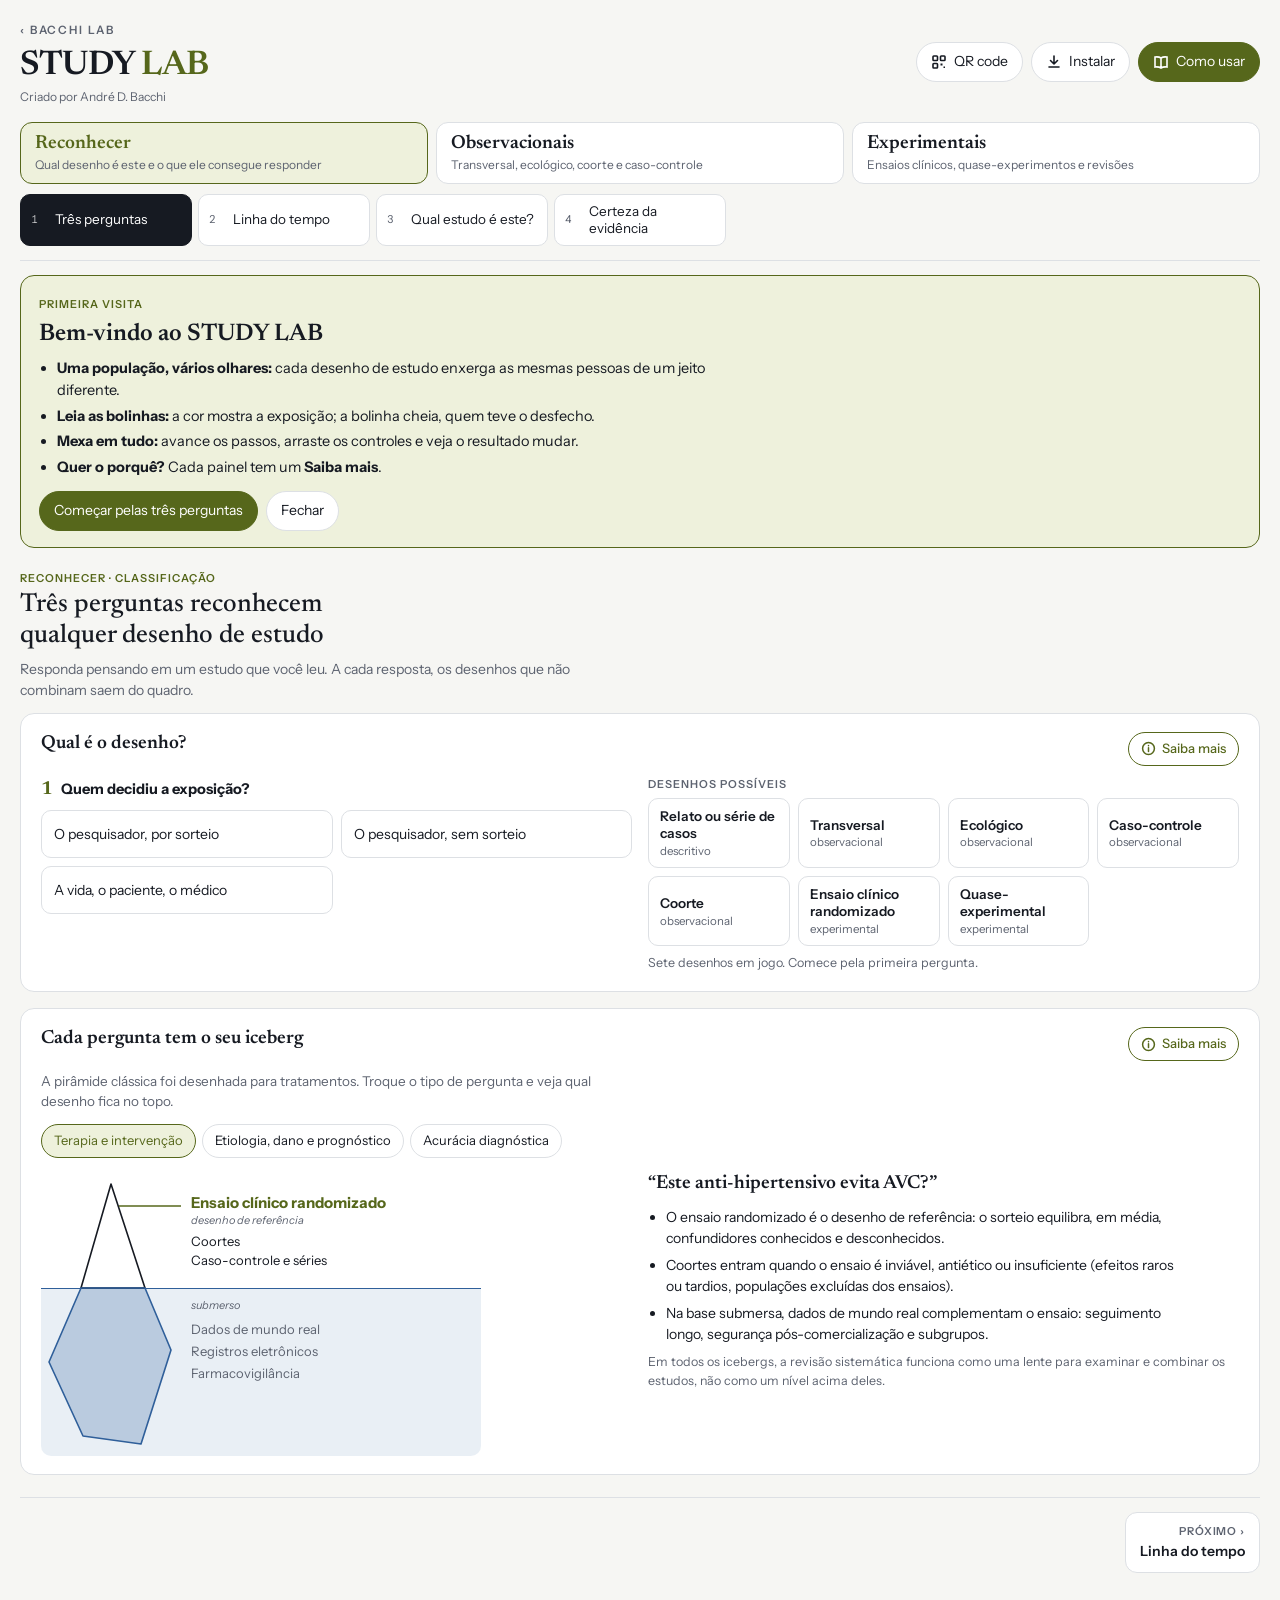
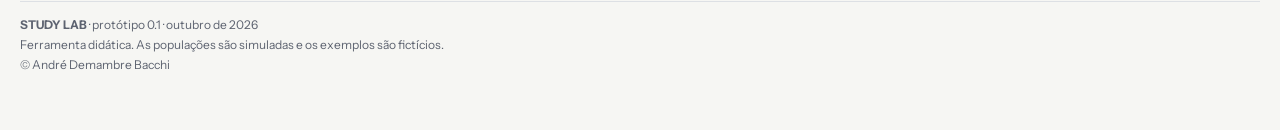
==== index.html @ 122e7f1e "STUDY LAB: protótipo 0.1 Laboratório visual e interativo sobre tipos de estudos epidemiológicos, com" ====
<!doctype html>
<html lang="pt-BR">
<head>
<meta charset="utf-8">
<meta name="viewport" content="width=device-width, initial-scale=1, viewport-fit=cover">
<title>STUDY LAB</title>
<meta name="description" content="Laboratório visual e interativo sobre tipos de estudos epidemiológicos. Criado por André D. Bacchi.">
<meta name="author" content="André Demambre Bacchi">
<meta name="theme-color" content="#56671b">
<link rel="manifest" href="manifest.json">
<link rel="icon" type="image/png" sizes="192x192" href="icons/icon-192.png">
<link rel="apple-touch-icon" href="icons/apple-touch-icon.png">
<meta name="apple-mobile-web-app-capable" content="yes">
<meta name="mobile-web-app-capable" content="yes">
<meta name="apple-mobile-web-app-title" content="STUDY LAB">
<meta name="apple-mobile-web-app-status-bar-style" content="default">
<style>
:root{color-scheme:light;padding-top:env(safe-area-inset-top,0px);padding-bottom:env(safe-area-inset-bottom,0px)}
body{margin:0;font-size:14px}
img{max-width:100%}
[hidden]{display:none!important}
</style>
</head>
<body>
<link rel="preconnect" href="https://fonts.googleapis.com"><link rel="preconnect" href="https://fonts.gstatic.com" crossorigin>
<link rel="stylesheet" href="https://fonts.googleapis.com/css2?family=Newsreader:ital,opsz,wght@0,6..72,500;0,6..72,600;1,6..72,500&family=Instrument+Sans:wght@400;500;600&family=IBM+Plex+Mono:wght@400;500&display=swap">
<style>
/* Layout: laboratório com bancadas — seletor de experimentos fixo no topo, cada experimento em cartões (controles + visual), uma coluna no celular */
:root{
  --bg:#f6f6f3; --surface:#ffffff; --sunk:#eff0ee; --fg:#161a22; --muted:#5d6370; --line:#dde0e4; --tick:#8d93a0;
  --accent:#56671b; --accent-soft:#eef1dc; --on-accent:#ffffff;
  --alt:#c25a1c; --alt-soft:#fbeee3;
  --bad:#b0362b; --bad-soft:#f9e6e3; --good:#2f6b3a; --good-soft:#e1efe2; --warn:#8a6410; --warn-soft:#f6edd6;
  --ink:#161a22; --on-ink:#ffffff; --dot:#cfd3da; --scrim:rgba(15,18,25,.45);
  --f-display:"Newsreader", Georgia, "Times New Roman", serif;
  --f-body:"Instrument Sans", system-ui, -apple-system, "Segoe UI", sans-serif;
  --f-mono:"IBM Plex Mono", ui-monospace, Menlo, monospace;
}
@media (prefers-color-scheme: dark){:root:not([data-theme="light"]){
  --bg:#0f1117; --surface:#161a23; --sunk:#1d222d; --fg:#e6e8ee; --muted:#9ba2b1; --line:#2b3140; --tick:#727a8b;
  --accent:#c3d36a; --accent-soft:#2a3016; --on-accent:#0f1117;
  --alt:#f0a067; --alt-soft:#3a2819;
  --bad:#f08a7e; --bad-soft:#3a2220; --good:#8fd19b; --good-soft:#1d3322; --warn:#e8c06a; --warn-soft:#352c17;
  --ink:#e6e8ee; --on-ink:#0f1117; --dot:#3a4152; --scrim:rgba(0,0,0,.6); color-scheme:dark}}
:root[data-theme="dark"]{
  --bg:#0f1117; --surface:#161a23; --sunk:#1d222d; --fg:#e6e8ee; --muted:#9ba2b1; --line:#2b3140; --tick:#727a8b;
  --accent:#c3d36a; --accent-soft:#2a3016; --on-accent:#0f1117;
  --alt:#f0a067; --alt-soft:#3a2819;
  --bad:#f08a7e; --bad-soft:#3a2220; --good:#8fd19b; --good-soft:#1d3322; --warn:#e8c06a; --warn-soft:#352c17;
  --ink:#e6e8ee; --on-ink:#0f1117; --dot:#3a4152; --scrim:rgba(0,0,0,.6); color-scheme:dark}

*{box-sizing:border-box}
[hidden]{display:none!important}
body{background:var(--bg);color:var(--fg);font-family:var(--f-body);font-size:15px;line-height:1.5;padding-inline:16px;padding-block:0 56px;-webkit-text-size-adjust:100%}
.wrap{max-width:1240px;margin:0 auto}
button{font:inherit;color:inherit;cursor:pointer;-webkit-tap-highlight-color:transparent}
:focus-visible{outline:2px solid var(--accent);outline-offset:2px}
.num{font-variant-numeric:tabular-nums}

header.top{display:flex;justify-content:space-between;align-items:center;gap:12px;padding-block:18px 10px;flex-wrap:wrap}
.hub{display:inline-flex;align-items:center;min-height:28px;margin:-6px 0 4px;font:600 11.5px/1 var(--f-body);letter-spacing:.16em;text-transform:uppercase;color:var(--muted);text-decoration:none}
.hub:hover{color:var(--accent)}
.brand h1{font-family:var(--f-display);font-weight:600;font-size:34px;line-height:1;margin:0;letter-spacing:-.01em}
.brand h1 em{font-style:normal;color:var(--accent)}
.brand p{margin:5px 0 0;color:var(--muted);font-size:12px}
.btn{display:inline-flex;align-items:center;gap:7px;border:1px solid var(--line);background:var(--surface);border-radius:999px;padding:8px 14px;font-size:14px;white-space:nowrap;min-height:40px}
.btn:hover{border-color:var(--muted)}
.btn.primary{background:var(--accent);border-color:var(--accent);color:var(--on-accent)}
.btn.small{min-height:34px;padding:5px 12px;font-size:13px}
.btn svg{width:16px;height:16px;flex:none}
.btn:disabled{opacity:.45;cursor:default}

/* navegação em dois níveis */
.labnav{padding-block:6px 14px;border-bottom:1px solid var(--line)}
.blocks{display:grid;grid-template-columns:repeat(3,minmax(0,1fr));gap:8px}
.blk{border:1.5px solid var(--line);border-radius:12px;background:var(--surface);padding:10px 14px;text-align:left;display:grid;gap:2px;min-width:0}
.blk b{font-family:var(--f-display);font-size:19px;font-weight:600;line-height:1.15}
.blk span{font-size:12px;color:var(--muted);line-height:1.35}
.blk.on{border-color:var(--accent);background:var(--accent-soft)}
.blk.on b{color:var(--accent)}
@media (max-width:520px){.blk{padding:9px 11px}.blk b{font-size:16px}.blk span{font-size:11.5px}}
.subs{display:grid;grid-template-columns:repeat(auto-fill,minmax(160px,1fr));gap:6px;margin-top:10px}
@media (max-width:420px){.subs{grid-template-columns:1fr 1fr}}
.sb{border:1px solid var(--line);border-radius:10px;background:var(--surface);padding:8px 10px;font-size:13.5px;text-align:left;display:flex;gap:8px;align-items:center;min-height:42px;line-height:1.25}
.sb i{font-style:normal;font-size:11px;color:var(--muted);font-variant-numeric:tabular-nums;flex:none;width:16px}
.sb:hover{border-color:var(--muted)}
.sb.on{background:var(--ink);border-color:var(--ink);color:var(--on-ink)}
.sb.on i{color:var(--on-ink);opacity:.7}
.labfoot{display:flex;justify-content:space-between;gap:10px;margin-top:22px;padding-top:14px;border-top:1px solid var(--line)}
.labfoot button{border:1px solid var(--line);background:var(--surface);border-radius:12px;padding:10px 14px;text-align:left;display:grid;gap:2px;max-width:48%;min-height:44px}
.labfoot button span{font-size:11px;letter-spacing:.08em;text-transform:uppercase;color:var(--muted);font-weight:600}
.labfoot button b{font-weight:600;font-size:14px}
.labfoot .nx{text-align:right;margin-left:auto}
.lnk{color:var(--accent);font-weight:600}
.intro{padding-block:18px 12px}
.intro .eyebrow{color:var(--accent)}
.intro h2{font-family:var(--f-display);font-weight:500;font-size:26px;margin:2px 0 0;max-width:40ch;text-wrap:balance;line-height:1.2}
.intro p{margin:6px 0 0;color:var(--muted);max-width:68ch;font-size:14px}
.grid{display:grid;gap:16px;grid-template-columns:minmax(0,1fr)}
@media (min-width:900px){.grid.two{grid-template-columns:minmax(0,1fr) minmax(0,1fr)}.grid .wide{grid-column:1/-1}}
.card{background:var(--surface);border:1px solid var(--line);border-radius:14px;padding:18px 20px;min-width:0}
@media (max-width:520px){.card{padding:14px;border-radius:12px}}
.card-h{display:flex;justify-content:space-between;align-items:flex-start;gap:10px;margin-bottom:10px}
h3{font-family:var(--f-display);font-weight:600;font-size:19px;margin:0;line-height:1.25;text-wrap:balance}
.eyebrow{font-size:11px;letter-spacing:.09em;text-transform:uppercase;color:var(--muted);font-weight:600}
.lede{color:var(--muted);font-size:13.5px;margin:0 0 12px;max-width:66ch}
.more-btn{flex:none;display:inline-flex;align-items:center;gap:6px;border:1px solid var(--accent);color:var(--accent);background:transparent;border-radius:999px;padding:5px 12px;font-size:13px;font-weight:500;min-height:34px}
.more-btn:hover{background:var(--accent-soft)}
.more-btn svg{width:15px;height:15px}
.row{display:flex;gap:8px;flex-wrap:wrap;align-items:center}
.chips{display:flex;gap:6px;overflow-x:auto;scrollbar-width:none;padding-bottom:2px}
.chips::-webkit-scrollbar{display:none}
.chip{flex:none;border:1px solid var(--line);background:var(--surface);border-radius:999px;padding:6px 12px;font-size:13px;white-space:nowrap;min-height:34px}
.chip.on{border-color:var(--accent);color:var(--accent);background:var(--accent-soft)}
.seg{display:inline-flex;border:1px solid var(--line);border-radius:999px;padding:3px;gap:2px;background:var(--surface);flex-wrap:wrap}
.seg button{border:0;background:transparent;border-radius:999px;padding:5px 12px;font-size:13px;color:var(--muted);min-height:32px}
.seg button.on{background:var(--ink);color:var(--on-ink)}

/* entradas */
.fields{display:grid;gap:10px;grid-template-columns:repeat(auto-fit,minmax(120px,1fr))}
.inp{display:grid;grid-template-rows:1fr auto;gap:4px;min-width:0}
.inp label{font-size:12.5px;font-weight:600;line-height:1.25}
.inp label small{display:block;font-weight:400;color:var(--muted);font-size:11.5px}
.box{display:flex;align-items:center;border:1.5px solid var(--line);border-radius:10px;background:var(--surface);padding-inline:10px;min-height:44px}
.box:focus-within{border-color:var(--accent)}
.box input,.box select{width:100%;min-width:0;border:0;background:transparent;color:var(--fg);font:600 17px var(--f-body);font-variant-numeric:tabular-nums;padding:8px 0;outline:none}
.box span{color:var(--muted);font-size:14px;margin-left:2px;flex:none}
textarea.data{width:100%;min-height:64px;border:1.5px solid var(--line);border-radius:10px;background:var(--surface);color:var(--fg);font:15px var(--f-mono);padding:8px 10px;resize:vertical}
textarea.data:focus{border-color:var(--accent);outline:none}
.range{display:grid;grid-template-columns:minmax(0,1fr) auto;gap:2px 10px;align-items:center}
.range label{font-size:13px;font-weight:600}
.range output{font-variant-numeric:tabular-nums;font-weight:600;font-size:14px;text-align:right}
.range input{grid-column:1/-1;width:100%;accent-color:var(--accent);height:28px}
.toggle{display:flex;gap:10px;align-items:center;font-size:14px;font-weight:500;cursor:pointer;min-height:34px}
.toggle input{accent-color:var(--accent);width:18px;height:18px}

/* números */
.tiles{display:grid;gap:8px;grid-template-columns:repeat(auto-fit,minmax(118px,1fr))}
.tile{background:var(--sunk);border-radius:10px;padding:9px 12px;min-width:0}
.tile span{display:block;font-size:10.5px;letter-spacing:.07em;text-transform:uppercase;color:var(--muted);font-weight:600}
.tile b{display:block;font-size:21px;font-variant-numeric:tabular-nums;line-height:1.2;margin-top:2px}
.tile small{display:block;font-size:11.5px;color:var(--muted);font-variant-numeric:tabular-nums}
.tile .gk{text-transform:none;font-style:normal;letter-spacing:0}
.tile.acc b{color:var(--accent)} .tile.alt b{color:var(--alt)} .tile.bad b{color:var(--bad)} .tile.good b{color:var(--good)}
.insight{border-left:3px solid var(--accent);padding:4px 0 4px 12px;margin-top:12px;font-size:14px;max-width:70ch}
.insight.warn{border-left-color:var(--alt)}
.f{font-family:var(--f-mono);font-size:13px;background:var(--sunk);border-radius:8px;padding:8px 12px;overflow-x:auto;white-space:nowrap;line-height:1.8;margin:8px 0}
.note{font-size:12.5px;color:var(--muted);margin:8px 0 0}
.tw{overflow-x:auto}
table.t{border-collapse:collapse;width:100%;font-size:13.5px;font-variant-numeric:tabular-nums}
table.t th{font-size:10.5px;letter-spacing:.07em;text-transform:uppercase;color:var(--muted);font-weight:600;text-align:right;padding:6px 8px;border-bottom:1px solid var(--line);white-space:nowrap}
table.t td{padding:6px 8px;border-bottom:1px solid var(--line);text-align:right;white-space:nowrap}
table.t th:first-child,table.t td:first-child{text-align:left}
table.t tr.sum td{font-weight:600;border-top:2px solid var(--line)}
.ok{color:var(--good);font-weight:600}.no{color:var(--bad);font-weight:600}

/* gráficos */
svg.ch{width:100%;height:auto;display:block;overflow:visible;user-select:none;-webkit-user-select:none}
svg.ch text{font-family:var(--f-body);fill:var(--muted);font-size:12px}
svg.ch .lbl{fill:var(--fg);font-weight:600}
svg.ch .ax{stroke:var(--tick);stroke-width:1}
svg.ch .gr{stroke:var(--line);stroke-width:1}
svg.ch .bar{fill:var(--accent);opacity:.8}
svg.ch .bar2{fill:var(--dot)}
svg.ch .curve{fill:none;stroke:var(--alt);stroke-width:2.2}
svg.ch .curveA{fill:none;stroke:var(--accent);stroke-width:2.2}
svg.ch .mean{stroke:var(--accent);stroke-width:2.5}
svg.ch .med{stroke:var(--alt);stroke-width:2.5;stroke-dasharray:6 4}
svg.ch .dotp{fill:var(--accent)}
svg.ch .dotq{fill:var(--dot)}
svg.ch .out{fill:var(--bad)}
svg.ch .box{fill:var(--accent-soft);stroke:var(--accent);stroke-width:1.8}
svg.ch .wh{stroke:var(--fg);stroke-width:1.6}
.legend{display:flex;flex-wrap:wrap;gap:6px 14px;font-size:12.5px;margin-top:8px;color:var(--muted)}
.legend span{display:inline-flex;align-items:center;gap:6px}
.legend i{width:14px;height:3px;display:inline-block;border-radius:2px}
.legend i.dash{background:repeating-linear-gradient(90deg,var(--alt) 0 5px,transparent 5px 8px)!important}

/* quiz */
.q{font-family:var(--f-display);font-size:21px;font-weight:600;margin:6px 0 12px;line-height:1.25}
.opts{display:grid;gap:8px;grid-template-columns:repeat(auto-fit,minmax(150px,1fr))}
.opt{border:1.5px solid var(--line);background:var(--surface);border-radius:10px;padding:10px 12px;text-align:left;font-size:14px;min-height:48px}
.opt:hover{border-color:var(--accent)}
.opt.right{border-color:var(--good);background:var(--good-soft)}
.opt.wrong{border-color:var(--bad);background:var(--bad-soft)}
.fb{margin-top:10px;font-size:14px;border-radius:10px;padding:10px 12px;background:var(--sunk)}
.flow{display:grid;gap:10px}
.flow .st{display:grid;gap:6px}
.flow .res{background:var(--accent-soft);border-radius:12px;padding:12px 14px}
.flow .res b{display:block;font-size:17px;font-family:var(--f-display)}

/* sheet */
.scrim{position:fixed;inset:0;background:var(--scrim);z-index:20;display:flex;align-items:flex-end;justify-content:center}
@media (min-width:700px){.scrim{align-items:center;padding:24px}}
.sheet{background:var(--surface);color:var(--fg);width:100%;max-width:680px;max-height:88vh;overflow:auto;border-radius:18px 18px 0 0;padding:0 20px calc(24px + env(safe-area-inset-bottom,0px))}
@media (min-width:700px){.sheet{border-radius:16px;padding-bottom:24px}}
.sheet-h{position:sticky;top:0;background:var(--surface);display:flex;justify-content:space-between;align-items:center;gap:12px;padding:14px 0 10px;border-bottom:1px solid var(--line);z-index:1}
.sheet-h h3{font-size:21px}
.x{border:0;background:var(--sunk);border-radius:999px;width:36px;height:36px;font-size:20px;line-height:1;color:var(--fg);flex:none}
.learn{font-size:15px;line-height:1.6}
.learn h4{font-family:var(--f-display);font-size:17px;font-weight:600;margin:18px 0 4px}
.learn p{margin:0 0 10px}
.learn ul,.learn ol{margin:0 0 10px;padding-left:20px}
.learn li{margin-bottom:4px}
.learn .trap{background:var(--alt-soft);border-radius:10px;padding:12px 14px;margin-top:12px}
.learn .trap h4{margin-top:0}
.learn .src{font-size:12.5px;color:var(--muted);margin-top:16px}
.toast{position:fixed;left:50%;bottom:calc(20px + env(safe-area-inset-bottom,0px));transform:translateX(-50%);background:var(--ink);color:var(--on-ink);padding:10px 16px;border-radius:999px;font-size:13.5px;z-index:30}
@media (prefers-reduced-motion:no-preference){.lab{animation:fi .2s ease}@keyframes fi{from{opacity:.4}to{opacity:1}}}
/* ---- v2: cores de grupos e componentes da bancada ---- */
:root{--g1:#2f4b9a;--g2:#c25a1c;--g3:#1f7a6d;--g4:#8a3f86;--g5:#6b7a1e}
@media (prefers-color-scheme: dark){:root:not([data-theme="light"]){--g1:#8ea6f0;--g2:#f0a067;--g3:#6fd0bf;--g4:#d99ad4;--g5:#c3d36a}}
:root[data-theme="dark"]{--g1:#8ea6f0;--g2:#f0a067;--g3:#6fd0bf;--g4:#d99ad4;--g5:#c3d36a}
.tools{display:flex;flex-wrap:wrap;gap:6px}
.tool{border:1px solid var(--line);background:var(--sunk);border-radius:8px;padding:6px 10px;font-size:13px;min-height:34px}
.tool:hover{border-color:var(--muted)}
.tool.on{background:var(--accent-soft);border-color:var(--accent);color:var(--accent)}
.sub{font-size:11px;letter-spacing:.09em;text-transform:uppercase;color:var(--muted);font-weight:600;margin:14px 0 6px;display:flex;justify-content:space-between;align-items:center;gap:8px}
.sub:first-child{margin-top:0}
.stack{display:grid;gap:12px}
.tile.big b{font-size:26px}
.tgrp{display:grid;gap:4px}
.tgrp>.eyebrow{margin-top:4px}
details.fold{border-top:1px solid var(--line);margin-top:14px;padding-top:10px}
details.fold>summary{cursor:pointer;font-weight:600;font-size:14px;list-style:none;display:flex;align-items:center;gap:8px;min-height:32px}
details.fold>summary::-webkit-details-marker{display:none}
details.fold>summary::before{content:"";width:8px;height:8px;border-right:2px solid var(--muted);border-bottom:2px solid var(--muted);transform:rotate(-45deg);transition:transform .15s}
details.fold[open]>summary::before{transform:rotate(45deg)}
.grpin{display:grid;gap:10px;grid-template-columns:repeat(auto-fit,minmax(180px,1fr))}
.gname{display:flex;align-items:center;gap:6px;margin-bottom:4px}
.gname i{width:10px;height:10px;border-radius:50%;flex:none}
.gname input{border:0;border-bottom:1px dashed var(--line);background:transparent;color:var(--fg);font:600 13px var(--f-body);width:100%;padding:2px 0}
.gname input:focus{outline:none;border-bottom-color:var(--accent)}
.gname small{color:var(--muted);font-size:11.5px;white-space:nowrap}
textarea.data.sm{min-height:54px;font-size:13.5px}
.tpick{display:grid;gap:14px}
.tpick .fam{display:grid;gap:6px}
.tpick .fam>span{font-size:11px;letter-spacing:.09em;text-transform:uppercase;color:var(--muted);font-weight:600}
.tpick .row .chip small{color:var(--muted);font-size:11px;margin-left:4px}
.tpick .chip.on small{color:var(--accent)}
.bench-h{display:flex;justify-content:space-between;align-items:flex-start;gap:12px;flex-wrap:wrap}
.bench-h h3{font-size:24px}
.twin{display:inline-flex;gap:6px;align-items:center;font-size:13px;color:var(--muted)}
.relato{font-size:14.5px;line-height:1.6;background:var(--sunk);border-radius:10px;padding:12px 14px;margin-top:12px}
.relato .row{margin-top:8px}
.warnbox{background:var(--warn-soft);color:var(--fg);border-radius:10px;padding:10px 12px;font-size:13.5px;margin-top:10px}
.warnbox b{color:var(--warn)}
.progress{height:6px;border-radius:3px;background:var(--sunk);overflow:hidden;margin-top:8px}
.progress i{display:block;height:100%;background:var(--accent);width:0}
.powbar{display:grid;grid-template-columns:minmax(90px,auto) 1fr auto;gap:6px 10px;align-items:center;font-size:13.5px;margin-top:8px}
.powbar .bar{height:14px;border-radius:4px;background:var(--sunk);overflow:hidden}
.powbar .bar i{display:block;height:100%}
.powbar b{font-variant-numeric:tabular-nums}
.tbl-in{border-collapse:separate;border-spacing:6px;margin:-6px}
.tbl-in th{font-size:12px;font-weight:600;color:var(--muted);text-align:center;padding:0 2px}
.tbl-in th.rh{text-align:left}
.tbl-in th input{border:0;border-bottom:1px dashed var(--line);background:transparent;color:var(--fg);font:600 12.5px var(--f-body);width:100%;min-width:60px;text-align:inherit}
.tbl-in td input{width:74px;border:1.5px solid var(--line);border-radius:8px;background:var(--surface);color:var(--fg);font:600 16px var(--f-body);padding:8px;text-align:center;font-variant-numeric:tabular-nums}
.tbl-in td input:focus{border-color:var(--accent);outline:none}
.tbl-in td.tot{font-size:13px;color:var(--muted);text-align:center;font-variant-numeric:tabular-nums}
.mini{font-size:12.5px;color:var(--muted)}
.icons{display:grid;grid-template-columns:repeat(20,1fr);gap:2px;max-width:520px}
.icons i{aspect-ratio:1;border-radius:50%;display:block}
.coins{display:flex;flex-wrap:wrap;gap:3px;min-height:22px}
.coins i{width:16px;height:16px;border-radius:50%;font-style:normal;font-size:9px;display:grid;place-items:center;color:var(--on-accent);font-weight:600}
.cols2{display:grid;gap:16px;grid-template-columns:minmax(0,1fr)}
@media (min-width:900px){.cols2{grid-template-columns:minmax(0,1fr) minmax(0,1fr)}}
.guess .fields{margin-top:8px}
.score{font-size:13px;color:var(--muted)}
.f{white-space:normal}
.chipbar{display:flex;gap:6px;flex-wrap:wrap}
/* tabela de dados editável */
.gridwrap{overflow:auto;max-height:420px;border:1px solid var(--line);border-radius:10px}
.grid-in{border-collapse:collapse;width:100%;font-variant-numeric:tabular-nums}
.grid-in thead th{position:sticky;top:0;background:var(--sunk);z-index:1;padding:6px 4px;border-bottom:1px solid var(--line);font-size:12px;font-weight:600;color:var(--muted);text-align:center}
.grid-in thead th input{width:100%;min-width:90px;border:0;border-bottom:1px dashed var(--tick);background:transparent;color:var(--fg);font:600 13px var(--f-body);text-align:center;padding:4px 2px}
.grid-in thead th input:focus{outline:none;border-bottom-color:var(--accent)}
.grid-in td{border-bottom:1px solid var(--line);padding:0}
.grid-in td input{width:100%;min-width:80px;border:0;background:transparent;color:var(--fg);font:500 15px var(--f-body);font-variant-numeric:tabular-nums;text-align:center;padding:9px 6px}
.grid-in td input:focus{outline:2px solid var(--accent);outline-offset:-2px;background:var(--accent-soft)}
.grid-in td+td{border-left:1px solid var(--line)}
.grid-in .rn{width:34px;text-align:center;color:var(--muted);font-size:12px;background:var(--sunk)}
.grid-in td.ro{text-align:center;color:var(--muted);font-size:14px;background:var(--sunk);min-width:80px;padding:0 6px}
.grid-in .rowdel{border:0;background:transparent;color:var(--muted);font-size:18px;width:34px;height:36px}
.grid-in .rowdel:hover{color:var(--bad)}
/* modo essencial e lista recolhida */
#lab-testes.ess .adv{display:none!important}
#lab-testes:not(.ess) .ess-only{display:none!important}
.ess-only{background:var(--accent-soft);border-radius:12px;color:var(--fg)}
.picked{display:flex;justify-content:space-between;align-items:center;gap:12px;flex-wrap:wrap}
.picked b{display:block;font-family:var(--f-display);font-size:20px;font-weight:600}
/* glossário */
.gsearch{width:100%;border:1.5px solid var(--line);border-radius:10px;background:var(--surface);color:var(--fg);font:16px var(--f-body);padding:10px 12px;margin:12px 0 4px}
.gsearch:focus{outline:none;border-color:var(--accent)}
.gl{display:grid;grid-template-columns:72px minmax(0,1fr);gap:4px 14px;padding:10px 0;border-bottom:1px solid var(--line)}
.gl .sy{font-family:var(--f-display);font-size:20px;font-weight:600;color:var(--accent);line-height:1.2}
.gl b{display:block;font-size:14.5px}
.gl p{margin:2px 0 0;font-size:14px;color:var(--muted)}
.gcat{font-size:11px;letter-spacing:.09em;text-transform:uppercase;color:var(--muted);font-weight:600;margin-top:16px}

.sitefoot{margin-top:28px;padding-top:14px;border-top:1px solid var(--line);font-size:12px;color:var(--muted);display:grid;gap:2px}
.sitefoot p{margin:0}
.welcome{margin-top:14px;background:var(--accent-soft);border:1px solid var(--accent);border-radius:14px;padding:16px 18px;display:grid;gap:12px}
.welcome h2{font-family:var(--f-display);font-weight:600;font-size:24px;margin:2px 0 6px}
.welcome ul{margin:0;padding-left:18px;font-size:14.5px;display:grid;gap:4px;max-width:70ch}
.welcome .eyebrow{color:var(--accent)}
.resetbox{background:var(--sunk);border-radius:10px;padding:12px 14px;margin-top:14px}

.steps-l{padding-left:20px;display:grid;gap:6px}
.fora{background:var(--accent-soft);border-radius:10px;padding:10px 12px;font-size:14px}
kbd{font-family:var(--f-mono);font-size:12px;background:var(--sunk);border:1px solid var(--line);border-radius:5px;padding:1px 5px}
@media (max-width:420px){header.top .row .btn{padding:7px 11px;font-size:13px}}

/* QR code do app (padrão do BACCHI LAB): grande e sobre branco, para ler de longe quando projetado */
.qr-wrap{display:grid;gap:12px;justify-items:center;text-align:center;padding-top:14px}
.qr-wrap p{margin:0}
.qr-box{width:min(100%,56vh);padding:10px;border-radius:10px;background:#fff;border:1px solid var(--line)}
.qr-box svg{display:block;width:100%;height:auto}
.qr-url{font:600 clamp(15px,4vw,20px)/1.3 "IBM Plex Mono",ui-monospace,monospace;overflow-wrap:anywhere;-webkit-user-select:all;user-select:all}
.qr-acts{display:flex;flex-wrap:wrap;justify-content:center;gap:8px}
.qr-nota{font-size:12.5px;opacity:.7}
/* ---- STUDY LAB: linguagem das pessoas (cor = exposição, bolinha cheia = desfecho) ---- */
:root{--exp:#c25a1c;--nex:#2f5f9a;--hi:#8a3f86}
@media (prefers-color-scheme: dark){:root:not([data-theme="light"]){--exp:#f0a067;--nex:#8eb4f0;--hi:#d99ad4}}
:root[data-theme="dark"]{--exp:#f0a067;--nex:#8eb4f0;--hi:#d99ad4}

@media (max-width:560px){.blk span{display:none}.blk{padding:10px 8px;text-align:center}.blk b{font-size:14.5px}}

svg.ppl{display:block;height:auto}
.p{stroke-width:1.8;fill:var(--surface)}
.p.eu{stroke:var(--tick)}.p.e1{stroke:var(--exp)}.p.e0{stroke:var(--nex)}
.p.d1.eu{fill:var(--muted);stroke:var(--muted)}.p.d1.e1{fill:var(--exp)}.p.d1.e0{fill:var(--nex)}
.p.du.eu{fill:var(--dot);stroke:var(--dot)}
.p.du.e1{fill:var(--exp);fill-opacity:.3}.p.du.e0{fill:var(--nex);fill-opacity:.3}
.p.off{opacity:.22}
.p.lost{stroke-dasharray:2 2;opacity:.5}
.p.mis{stroke:var(--exp);stroke-dasharray:2.6 1.8;stroke-width:2.2}
.p.nad{stroke-dasharray:2.6 1.8}
.xm{stroke:var(--muted);stroke-width:1.3;fill:none}
.grps{display:flex;flex-wrap:wrap;gap:14px 24px;align-items:flex-start}
.grp{min-width:0}
.grp-h{margin-bottom:6px;line-height:1.25}
.grp-h b{display:block;font-size:13.5px}
.grp-h span{font-size:12px;color:var(--muted);font-variant-numeric:tabular-nums}
.key{display:flex;flex-wrap:wrap;gap:6px 14px;font-size:12.5px;color:var(--muted);margin-top:10px}
.key span{display:inline-flex;align-items:center;gap:6px}
.key svg{width:13px;height:13px;flex:none;overflow:visible}

/* palco animado da linha do tempo */
.stage{position:relative;margin-top:14px;transition:height .5s ease}
.stage i{position:absolute;left:0;top:0;box-sizing:border-box;border-radius:50%;border:2px solid var(--dot);background:var(--dot);transition:transform .7s cubic-bezier(.4,0,.2,1),background-color .5s,border-color .5s,opacity .5s}
.stage i.eu.d0{border-color:var(--tick);background:var(--surface)}
.stage i.eu.d1{border-color:var(--muted);background:var(--muted)}
.stage i.e1{border-color:var(--exp)}.stage i.e0{border-color:var(--nex)}
.stage i.e1.d1{background:var(--exp)}.stage i.e0.d1{background:var(--nex)}
.stage i.e1.d0,.stage i.e0.d0{background:var(--surface)}
.stage i.e1.du{background:color-mix(in srgb,var(--exp) 32%,var(--surface))}
.stage i.e0.du{background:color-mix(in srgb,var(--nex) 32%,var(--surface))}
.stage i.off{opacity:.2}
.stage .cap{position:absolute;left:0;top:0;line-height:1.25;font-size:13px;animation:capin .5s ease both}
.stage .cap b{display:block}
.stage .cap span{display:block;color:var(--muted);font-size:12px;font-variant-numeric:tabular-nums}
@keyframes capin{from{opacity:0}to{opacity:1}}
@media (prefers-reduced-motion:reduce){.stage,.stage i{transition:none}.stage .cap{animation:none}}
.stepbar{display:flex;gap:6px;flex-wrap:wrap;margin-top:12px}
.stp{flex:1 1 0;min-width:0;border:1px solid var(--line);background:var(--surface);border-radius:10px;padding:7px 9px;text-align:left;font-size:12.5px;line-height:1.25;min-height:44px;display:grid;gap:1px;align-content:center}
.stp i{font-style:normal;font-size:10.5px;letter-spacing:.08em;text-transform:uppercase;color:var(--muted);font-weight:600}
.stp.on{border-color:var(--accent);background:var(--accent-soft)}
.stp.on i{color:var(--accent)}
.stp.done{background:var(--sunk)}
@media (max-width:560px){.stp b{display:none}.stp{text-align:center;min-height:38px}}
.steptxt{margin-top:12px;font-size:15px;max-width:68ch}
.steptxt b.t{display:block;font-family:var(--f-display);font-size:20px;font-weight:600;line-height:1.2;margin-bottom:2px}
.stepnav{display:flex;gap:8px;margin-top:12px;flex-wrap:wrap}
.result{margin-top:14px;border-top:1px solid var(--line);padding-top:14px}
a.btn{text-decoration:none;color:inherit}
a.btn.primary{color:var(--on-accent)}

/* três perguntas */
.qs{display:grid;gap:14px}
.qq>b{display:block;font-size:14.5px;margin-bottom:6px}
.qq>b i{font-style:normal;font-family:var(--f-display);font-size:19px;color:var(--accent);margin-right:8px}
.qq .opts{grid-template-columns:repeat(auto-fit,minmax(210px,1fr))}
.opt.on{border-color:var(--accent);background:var(--accent-soft)}
.dzs{display:grid;grid-template-columns:repeat(auto-fill,minmax(132px,1fr));gap:8px}
.dz{border:1.5px solid var(--line);border-radius:10px;padding:9px 11px;font-size:13.5px;font-weight:600;line-height:1.25;min-height:54px;display:grid;align-content:center;gap:2px;background:var(--surface);transition:opacity .3s,border-color .3s,background-color .3s}
.dz small{font-weight:400;color:var(--muted);font-size:11.5px}
.dz.out{opacity:.32;text-decoration:line-through;text-decoration-thickness:1px}
.dz.win{border-color:var(--accent);background:var(--accent-soft);color:var(--accent)}
.dz.win small{color:var(--fg)}
.verdict{background:var(--accent-soft);border-radius:12px;padding:14px 16px;margin-top:14px}
.verdict h4{font-family:var(--f-display);font-size:21px;font-weight:600;margin:0 0 4px}
.verdict p{margin:0 0 8px;max-width:66ch}
.verdict dl{display:grid;grid-template-columns:auto minmax(0,1fr);gap:4px 12px;margin:0 0 10px;font-size:13.5px}
.verdict dt{color:var(--muted)}
.verdict dd{margin:0}

/* tabela 2×2 */
table.t22{border-collapse:separate;border-spacing:4px;font-variant-numeric:tabular-nums;font-size:13px;margin:-4px}
table.t22 th{font-size:11.5px;font-weight:600;color:var(--muted);padding:4px 6px;text-align:center;line-height:1.2}
table.t22 th.rh{text-align:left}
table.t22 td{background:var(--sunk);border-radius:8px;padding:8px 10px;text-align:center;font-weight:600;font-size:17px;min-width:62px}
table.t22 td small{display:block;font-size:10.5px;font-weight:500;color:var(--muted);letter-spacing:.04em}
table.t22 td.tot{background:transparent;font-size:13px;font-weight:500;color:var(--muted)}
table.t22 td.fix{outline:2px solid var(--accent);outline-offset:-2px}

/* quiz */
.vig{font-size:16px;line-height:1.5;background:var(--sunk);border-radius:12px;padding:14px 16px;max-width:70ch}
.quizopts{display:grid;gap:8px;grid-template-columns:repeat(auto-fit,minmax(150px,1fr));margin-top:12px}
.why{display:grid;grid-template-columns:auto minmax(0,1fr);gap:3px 12px;margin:8px 0 0;font-size:13.5px}
.why dt{color:var(--muted)}
.why dd{margin:0}

/* escada da certeza */
.gcols{display:grid;gap:16px;grid-template-columns:minmax(0,1fr)}
@media (min-width:760px){.gcols{grid-template-columns:minmax(0,1fr) minmax(0,1fr)}}
.gset{border:1px solid var(--line);border-radius:12px;padding:12px 14px}
.gset h4{margin:0 0 2px;font-size:14.5px;display:flex;align-items:center;gap:8px}
.gset h4 i{width:12px;height:12px;border-radius:50%;flex:none}
.gset .mini{margin:0 0 6px}
.gset .toggle{font-size:13.5px;font-weight:400;align-items:flex-start;min-height:0;padding:4px 0}
.gset .toggle input{margin-top:2px;flex:none}
.gset .toggle small{display:block;color:var(--muted);font-size:12px}
.gset .sub{margin-top:10px}

/* bits diversos */
.cmp{display:grid;gap:8px;margin-top:12px}
.cmp .rowb{display:grid;grid-template-columns:minmax(96px,150px) minmax(0,1fr) auto;gap:10px;align-items:center;font-size:13.5px}
.cmp .bar{height:16px;border-radius:4px;background:var(--sunk);overflow:hidden}
.cmp .bar i{display:block;height:100%;border-radius:4px;transition:width .3s}
.cmp b{font-variant-numeric:tabular-nums}
.strike{text-decoration:line-through;color:var(--muted)}
.tile.muted b{color:var(--muted)}
.playrow{display:flex;gap:10px;align-items:center;flex-wrap:wrap}
.playrow .range{flex:1 1 220px}
.fields.tight{grid-template-columns:repeat(auto-fit,minmax(104px,1fr))}
.metarow{cursor:pointer}
.ed{background:var(--sunk);border-radius:12px;padding:12px 14px;margin-top:12px;display:grid;gap:10px}
.ed h4{margin:0;font-size:14.5px}
.pillnote{display:inline-block;font-size:11px;letter-spacing:.06em;text-transform:uppercase;font-weight:600;border-radius:999px;padding:2px 8px;background:var(--warn-soft);color:var(--warn)}
/* iceberg */
.ice{position:relative;display:grid;grid-template-columns:140px minmax(0,1fr);gap:0 10px;max-width:440px}
.ice .water{position:absolute;left:0;right:0;top:116px;bottom:0;background:color-mix(in srgb,var(--nex) 10%,transparent);border-top:1.5px solid var(--nex);border-radius:0 0 10px 10px}
.ice svg{position:relative;display:block}
.ice-t{position:relative;min-width:0;font-size:13px;line-height:1.3}
.ice-t .above{height:116px;display:flex;flex-direction:column;justify-content:flex-start;padding-top:22px;gap:2px}
.ice-t .above b{font-size:15px;color:var(--accent);line-height:1.15}
.ice-t small{font-size:11px;color:var(--muted);font-style:italic;margin-bottom:4px}
.ice-t .below{padding-top:10px;display:flex;flex-direction:column;gap:5px;color:var(--muted)}
.p.nad{opacity:.5}
button.lnk{font:inherit;cursor:pointer;text-decoration:underline}
.stack{grid-template-columns:minmax(0,1fr)}
.stack>*,.cols2>*{min-width:0}
.chips{flex-wrap:wrap;overflow:visible}
.tpw{display:grid;grid-template-columns:minmax(0,1fr);grid-template-areas:"txt" "stage" "nav" "res"}
#tpTxt{grid-area:txt}.tps{grid-area:stage;min-width:0}#tpNav{grid-area:nav;align-self:start}#tpRes{grid-area:res;min-width:0}
@media (min-width:1000px){.tpw{grid-template-columns:minmax(0,1.15fr) minmax(0,1fr);grid-template-areas:"stage txt" "stage nav" "stage res";grid-template-rows:auto auto 1fr;column-gap:36px}}
.seg{border-radius:20px}
</style>
<div class="wrap">
<header class="top">
  <div class="brand"><a class="hub" href="https://andrebacchi.github.io/bacchilab/">‹ BACCHI LAB</a><h1>STUDY <em>LAB</em></h1><p>Criado por André D. Bacchi</p></div>
  <div class="row"><button class="btn" id="qrBtn" aria-label="Mostrar o QR code deste app"><svg viewBox="0 0 16 16" fill="none" stroke="currentColor" stroke-width="1.6" stroke-linejoin="round"><rect x="2" y="2" width="4.5" height="4.5" rx=".8"/><rect x="9.5" y="2" width="4.5" height="4.5" rx=".8"/><rect x="2" y="9.5" width="4.5" height="4.5" rx=".8"/><path d="M9.5 9.5h2v2h-2zM12.5 12.5H14V14h-1.5z" fill="currentColor" stroke="none"/></svg>QR code</button><button class="btn" id="instBtn" aria-label="Instalar o app no celular ou computador"><svg viewBox="0 0 16 16" fill="none" stroke="currentColor" stroke-width="1.6" stroke-linecap="round" stroke-linejoin="round"><path d="M8 2v8M4.5 6.5 8 10l3.5-3.5M3 13h10"/></svg>Instalar</button><button class="btn primary" id="howBtn"><svg viewBox="0 0 16 16" fill="none" stroke="currentColor" stroke-width="1.6" stroke-linecap="round"><path d="M8 4c-1.5-1-3.5-1.3-6-1v10c2.5-.3 4.5 0 6 1 1.5-1 3.5-1.3 6-1V3c-2.5-.3-4.5 0-6 1zM8 4v10"/></svg>Como usar</button></div>
</header>
<nav class="labnav" aria-label="Seções">
  <div class="blocks" id="blocks">
    <button class="blk" data-grp="Reconhecer"><b>Reconhecer</b><span>Qual desenho é este e o que ele consegue responder</span></button>
    <button class="blk" data-grp="Observacionais"><b>Observacionais</b><span>Transversal, ecológico, coorte e caso-controle</span></button>
    <button class="blk" data-grp="Experimentais"><b>Experimentais</b><span>Ensaios clínicos, quase-experimentos e revisões</span></button>
  </div>
  <div class="subs" id="subs"></div>
</nav>
<section class="welcome" id="welcome" hidden aria-label="Boas-vindas">
  <div><span class="eyebrow">Primeira visita</span><h2>Bem-vindo ao STUDY LAB</h2>
  <ul><li><b>Uma população, vários olhares:</b> cada desenho de estudo enxerga as mesmas pessoas de um jeito diferente.</li><li><b>Leia as bolinhas:</b> a cor mostra a exposição; a bolinha cheia, quem teve o desfecho.</li><li><b>Mexa em tudo:</b> avance os passos, arraste os controles e veja o resultado mudar.</li><li><b>Quer o porquê?</b> Cada painel tem um <b>Saiba mais</b>.</li></ul></div>
  <div class="row"><button class="btn primary" id="wStart">Começar pelas três perguntas</button><button class="btn" id="wClose">Fechar</button></div>
</section>
<main id="labs"></main>
<div class="labfoot" id="labFoot"></div>
<footer class="sitefoot"><p><b>STUDY LAB</b> · protótipo 0.1 · outubro de 2026</p><p>Ferramenta didática. As populações são simuladas e os exemplos são fictícios.</p><p>© André Demambre Bacchi</p></footer>
</div>
<div id="sheetRoot"></div>
<script>
/* ===================== utilidades de interface (padrão da série LAB) ===================== */
const $=id=>document.getElementById(id);
const clamp=(x,a,b)=>Math.min(b,Math.max(a,x));
const has=v=>v!=null&&isFinite(v);
const fmt=(x,d=1)=>!isFinite(x)?(x>0?"∞":"—"):(Math.abs(x)<0.5*10**-d?0:x).toLocaleString("pt-BR",{minimumFractionDigits:d,maximumFractionDigits:d}).replace("-","−");
const pct=(x,d=1)=>fmt(x*100,d)+"%";
const parse=s=>{s=String(s).trim().replace(/\s/g,"").replace(/[−–]/g,"-");if(s==="")return null;if(s.includes(","))s=s.replace(/\./g,"").replace(",",".");else if(/^\d{1,3}(\.\d{3})+$/.test(s))s=s.replace(/\./g,"");const v=parseFloat(s);return isFinite(v)?v:null;};
const esc=t=>String(t).replace(/&/g,"&amp;").replace(/</g,"&lt;").replace(/"/g,"&quot;");
function toast(m){const t=document.createElement("div");t.className="toast";t.textContent=m;document.body.appendChild(t);setTimeout(()=>t.remove(),1600);}

/* ---------- SVG ---------- */
function box(el,h){const W=Math.max(280,Math.round(el.clientWidth||el.parentElement.clientWidth||600));el.setAttribute("viewBox",`0 0 ${W} ${h}`);return W;}
function xAxis(X,ticks,y,f,x0,x1){const a=x0??X(ticks[0]),b=x1??X(ticks[ticks.length-1]);return `<line class="ax" x1="${a}" x2="${b}" y1="${y}" y2="${y}"/>`+ticks.map(t=>`<line class="ax" x1="${X(t)}" x2="${X(t)}" y1="${y}" y2="${y+4}"/><text x="${X(t)}" y="${y+17}" text-anchor="middle">${f(t)}</text>`).join("");}
function yGrid(Y,ticks,x0,x1,f){return ticks.map(t=>`<line class="gr" x1="${x0}" x2="${x1}" y1="${Y(t)}" y2="${Y(t)}"/><text x="${x0-6}" y="${Y(t)+4}" text-anchor="end">${f(t)}</text>`).join("");}
const svgPt=(el,e)=>{const p=el.createSVGPoint();p.x=e.clientX;p.y=e.clientY;return p.matrixTransform(el.getScreenCTM().inverse());};
const numTxt=v=>String(+(+v).toFixed(6)).replace("-","−").replace(".",",");

/* ---------- sheet, chips, tiles ---------- */
function openSheet(t,h){const r=$("sheetRoot"),last=document.activeElement;r.innerHTML=`<div class="scrim" id="scrim"><div class="sheet" role="dialog" aria-modal="true" aria-label="${esc(t)}"><div class="sheet-h"><h3>${t}</h3><button class="x" id="sx" aria-label="Fechar">×</button></div><div class="learn">${h}</div></div></div>`;document.body.style.overflow="hidden";
  const close=()=>{r.innerHTML="";document.body.style.overflow="";document.removeEventListener("keydown",k);last&&last.focus&&last.focus();},k=e=>{if(e.key==="Escape")close();};document.addEventListener("keydown",k);$("sx").onclick=close;$("scrim").addEventListener("click",e=>{if(e.target.id==="scrim")close();});$("sx").focus();}
function chips(el,items,onPick,active){el.innerHTML=items.map((it,i)=>`<button class="chip ${i===active?"on":""}" data-i="${i}">${it}</button>`).join("");el.onclick=e=>{const b=e.target.closest(".chip");if(!b)return;el.querySelectorAll(".chip").forEach(c=>c.classList.toggle("on",c===b));onPick(+b.dataset.i);};}
const chipOn=(el,i)=>el.querySelectorAll(".chip").forEach((c,j)=>c.classList.toggle("on",j===i));
function segBind(el,val,on){el.querySelectorAll("button").forEach(b=>b.classList.toggle("on",b.dataset.v===val));el.onclick=e=>{const b=e.target.closest("button");if(!b)return;el.querySelectorAll("button").forEach(x=>x.classList.toggle("on",x===b));on(b.dataset.v);};}
const tile=(l,v,sub,c="")=>`<div class="tile ${c}"><span>${l}</span><b>${v}</b>${sub?`<small>${sub}</small>`:""}</div>`;

/* ---------- registro dos laboratórios ---------- */
const R={};let cur="tres";
const LABS=[];
function LAB(id,grp,name,html,init,render){const s=document.createElement("section");s.className="lab";s.id="lab-"+id;s.hidden=true;s.innerHTML=html;$("labs").appendChild(s);LABS.push({id,grp,name,init,render,ready:false});R[id]=()=>{const L=LABS.find(l=>l.id===id);if(!L.ready){L.ready=true;init&&init();}render&&render();};}

/* ===================== simulação e pessoas ===================== */
function rng(seed){let a=seed>>>0;return()=>{a|=0;a=a+0x6D2B79F5|0;let t=Math.imul(a^a>>>15,1|a);t=t+Math.imul(t^t>>>7,61|t)^t;return((t^t>>>14)>>>0)/4294967296;};}
function shuffle(a,r){for(let i=a.length-1;i>0;i--){const j=Math.floor(r()*(i+1));[a[i],a[j]]=[a[j],a[i]];}return a;}
function gauss(r){let u=0,v=0;while(u===0)u=r();while(v===0)v=r();return Math.sqrt(-2*Math.log(u))*Math.cos(2*Math.PI*v);}
const div=(a,b)=>b?a/b:NaN;
/* medidas da tabela 2×2: a = exposto com desfecho, b = exposto sem, c = não exposto com, d = não exposto sem */
function t22(a,b,c,d){const r1=div(a,a+b),r0=div(c,c+d);return{a,b,c,d,r1,r0,rr:div(r1,r0),or:div(a*d,b*c),rd:r1-r0};}
function ciRR(a,b,c,d){if(!a||!c)return null;const l=Math.log((a/(a+b))/(c/(c+d))),se=Math.sqrt(1/a-1/(a+b)+1/c-1/(c+d));return[Math.exp(l-1.96*se),Math.exp(l+1.96*se)];}
function ciOR(a,b,c,d){if(!a||!b||!c||!d)return null;const l=Math.log(a*d/(b*c)),se=Math.sqrt(1/a+1/b+1/c+1/d);return[Math.exp(l-1.96*se),Math.exp(l+1.96*se)];}
const ciTxt=ci=>ci?`IC 95%: ${fmt(ci[0],2)} a ${fmt(ci[1],2)}`:"";
const rat=x=>!isFinite(x)?(x>0?"∞":"—"):fmt(x,2);

/* grade de pessoas em SVG. Cada pessoa: {e:0|1|null, d:0|1|null, sq, off, lost, mis, nad} */
function dotSVG(people,cols,o={}){const p=o.pitch||13,r=o.r||4.4,n=people.length,rows=Math.max(1,Math.ceil(n/cols)),W=cols*p,H=rows*p;let s="";
  people.forEach((q,i)=>{const cx=(i%cols)*p+p/2,cy=Math.floor(i/cols)*p+p/2,cl=`p e${q.e==null?"u":q.e} d${q.d==null?"u":q.d}${q.off?" off":""}${q.lost?" lost":""}${q.mis?" mis":""}${q.nad?" nad":""}`;
    s+=q.sq?`<rect class="${cl}" x="${cx-r+.3}" y="${cy-r+.3}" width="${2*r-.6}" height="${2*r-.6}" rx="1.2"/>`:`<circle class="${cl}" cx="${cx}" cy="${cy}" r="${r}"/>`;
    if(q.lost)s+=`<path class="xm" d="M${cx-2.6} ${cy-2.6}l5.2 5.2M${cx+2.6} ${cy-2.6}l-5.2 5.2"/>`;});
  return `<svg class="ppl" viewBox="0 0 ${W} ${H}" width="${Math.round(W*(o.scale||1.15))}" style="max-width:100%" aria-hidden="true">${s}</svg>`;}
const grp=(label,sub,svg)=>`<div class="grp"><div class="grp-h"><b>${label}</b><span>${sub||""}</span></div>${svg}</div>`;
/* item de legenda com o mesmo desenho das pessoas */
const keyDot=(q,t)=>`<span><svg viewBox="0 0 13 13">${q.sq?`<rect class="p e${q.e==null?"u":q.e} d${q.d==null?"u":q.d}${q.mis?" mis":""}${q.nad?" nad":""}" x="1.5" y="1.5" width="10" height="10" rx="1.2"/>`:`<circle class="p e${q.e==null?"u":q.e} d${q.d==null?"u":q.d}${q.lost?" lost":""}${q.mis?" mis":""}${q.nad?" nad":""}" cx="6.5" cy="6.5" r="5"/>`}</svg>${t}</span>`;
function table22(v,o={}){const L=Object.assign({r1:"Expostos",r0:"Não expostos",c1:"Com desfecho",c0:"Sem desfecho"},o),fx=o.fixCols?" fix":"";
  return `<div class="tw"><table class="t22"><tr><th></th><th>${L.c1}</th><th>${L.c0}</th><th>Total</th></tr>
  <tr><th class="rh">${L.r1}</th><td><small>a</small>${fmt(v.a,0)}</td><td><small>b</small>${fmt(v.b,0)}</td><td class="tot">${fmt(v.a+v.b,0)}</td></tr>
  <tr><th class="rh">${L.r0}</th><td><small>c</small>${fmt(v.c,0)}</td><td><small>d</small>${fmt(v.d,0)}</td><td class="tot">${fmt(v.c+v.d,0)}</td></tr>
  <tr><th class="rh">Total</th><td class="tot${fx}">${fmt(v.a+v.c,0)}</td><td class="tot${fx}">${fmt(v.b+v.d,0)}</td><td class="tot">${fmt(v.a+v.b+v.c+v.d,0)}</td></tr></table></div>`;}
/* ponte para o 2×2 LAB: abre a mesma tabela lá, já com o desenho escolhido */
const LAB22="https://andrebacchi.github.io/2-2-lab/";
const lab22=(v,tipo)=>`<a class="btn small" target="_blank" rel="noopener" href="${LAB22}?a=${v.a}&amp;b=${v.b}&amp;c=${v.c}&amp;d=${v.d}&amp;tipo=${tipo}">Abrir esta tabela no 2×2 LAB ›</a>`;
/* eixo logarítmico com marcadores (comparar RR, OR etc.) */
function logAxis(el,marks,o={}){const H=o.h||(40+marks.length*26),W=box(el,H),L=o.L??12,Rm=12,iw=W-L-Rm,lo=o.lo||0.25,hi=o.hi||8,X=v=>L+(Math.log(clamp(v,lo,hi))-Math.log(lo))/(Math.log(hi)-Math.log(lo))*iw,yA=H-24;let s="";
  s+=`<line x1="${X(1)}" x2="${X(1)}" y1="2" y2="${yA}" stroke="var(--tick)" stroke-dasharray="4 3"/>`;
  marks.forEach((m,i)=>{const y=14+i*26;if(!has(m.v)&&m.v!==Infinity)return;const x=X(m.v===Infinity?hi:m.v),right=x<W*0.55;
    if(m.ci)s+=`<line x1="${X(m.ci[0])}" x2="${X(m.ci[1])}" y1="${y}" y2="${y}" stroke="${m.c}" stroke-width="3" stroke-linecap="round" opacity=".5"/>`;
    s+=m.dia?`<rect x="${x-6}" y="${y-6}" width="12" height="12" transform="rotate(45 ${x} ${y})" fill="${m.c}"/>`:`<circle cx="${x}" cy="${y}" r="6.5" fill="${m.c}"/>`;
    s+=`<text x="${right?x+12:x-12}" y="${y+4}" text-anchor="${right?"start":"end"}" class="lbl" style="font-size:12.5px;fill:${m.c}">${m.t}</text>`;});
  const tk=(o.ticks||[0.25,0.5,1,2,4,8]).filter(t=>t>=lo&&t<=hi);s+=xAxis(X,tk,yA,numTxt,L,W-Rm);el.innerHTML=s;}

/* ===================== TRÊS PERGUNTAS ===================== */
/* Quadro-resumo dos desenhos (Aula 10, resumo comparativo; quase-experimentais da Aula 12) */
const DES={
 serie:{n:"Relato ou série de casos",s:"descritivo",def:"Descreve em detalhe um ou vários pacientes com a mesma condição. Não há grupo de comparação.",unit:"Indivíduo",tempo:"Descrição da evolução",med:"Nenhuma (descritivo)",lim:"Sem comparação; não permite inferência causal"},
 transversal:{n:"Transversal",s:"observacional",def:"Exposição e desfecho são medidos no mesmo momento, em uma amostra de uma população definida.",unit:"Indivíduo",tempo:"Um momento",med:"Prevalência; razão de prevalências (RP)",lim:"Sem temporalidade; viés de prevalência"},
 ecologico:{n:"Ecológico",s:"observacional",def:"A unidade de análise é o grupo (município, estado, país), nunca o indivíduo.",unit:"Grupo",tempo:"Um momento ou série",med:"Correlação, regressão, razão de taxas",lim:"Falácia ecológica; confusão"},
 cc:{n:"Caso-controle",s:"observacional",def:"Seleciona as pessoas pelo desfecho (casos e controles) e investiga a exposição passada.",unit:"Indivíduo",tempo:"Do desfecho para a exposição passada",med:"Razão de chances (OR)",lim:"Viés de memória; escolha dos controles"},
 coorte:{n:"Coorte",s:"observacional",def:"Pessoas livres do desfecho são classificadas pela exposição e acompanhadas no tempo.",unit:"Indivíduo",tempo:"Da exposição para o desfecho",med:"Incidência; RR, HR",lim:"Custo, tempo, perdas de seguimento"},
 ecr:{n:"Ensaio clínico randomizado",s:"experimental",def:"O pesquisador define a exposição (a intervenção) por sorteio e acompanha os grupos.",unit:"Indivíduo ou conglomerado",tempo:"Prospectivo",med:"RR, HR, diferença de risco, NNT",lim:"Custo; ética; validade externa"},
 quase:{n:"Quase-experimental",s:"experimental",def:"Há intervenção controlada pelo pesquisador, mas a alocação não é aleatória.",unit:"Indivíduo ou grupo",tempo:"Antes e depois da intervenção",med:"Mudança antes e depois; comparação entre grupos",lim:"Sem sorteio: regressão à média, tendências e grupos diferentes"}};
const DES_ORD=["serie","transversal","ecologico","cc","coorte","ecr","quase"];
const TQ=[
 {q:"Quem decidiu a exposição?",o:[["sorteio","O pesquisador, por sorteio",["ecr"]],["sem","O pesquisador, sem sorteio",["quase"]],["vida","A vida, o paciente, o médico",["serie","transversal","ecologico","cc","coorte"]]]},
 {q:"Qual é a unidade de análise?",o:[["grupo","O grupo (município, estado, país)",["ecologico","ecr","quase"]],["ind","O indivíduo",["serie","transversal","cc","coorte","ecr","quase"]]]},
 {q:"Como o tempo entra no estudo?",o:[["mesmo","Exposição e desfecho no mesmo momento",["transversal"]],["frente","Parte da exposição e segue até o desfecho",["coorte","ecr","quase"]],["tras","Parte do desfecho e investiga a exposição passada",["cc"]],["semcomp","Só descreve casos, sem grupo de comparação",["serie"]]]}];
const T3={ans:[null,null,null]};
/* múltiplos icebergs: para cada tipo de pergunta, o desenho de referência é outro (Aula 10) */
const ICE=[
 {k:"Terapia e intervenção",q:"Este anti-hipertensivo evita AVC?",top:"Ensaio clínico randomizado",mid:["Coortes","Caso-controle e séries"],sub:["Dados de mundo real","Registros eletrônicos","Farmacovigilância"],
  li:["O ensaio randomizado é o desenho de referência: o sorteio equilibra, em média, confundidores conhecidos e desconhecidos.","Coortes entram quando o ensaio é inviável, antiético ou insuficiente (efeitos raros ou tardios, populações excluídas dos ensaios).","Na base submersa, dados de mundo real complementam o ensaio: seguimento longo, segurança pós-comercialização e subgrupos."]},
 {k:"Etiologia, dano e prognóstico",q:"Trabalhar no turno da noite aumenta o risco de diabetes?",top:"Coorte prospectiva",mid:["Caso-controle","Séries e relatos de casos"],sub:["Dados genéticos","Dados sociais e ambientais","Registros populacionais"],
  li:["Sortear pessoas para uma exposição nociva seria antiético: a evidência causal vem de estudos observacionais.","Coortes prospectivas dão a melhor garantia de temporalidade (a exposição antes do desfecho).","A emulação de ensaio-alvo organiza a análise observacional como se fosse um ensaio randomizado."]},
 {k:"Acurácia diagnóstica",q:"Este teste rápido identifica a infecção?",top:"Estudo transversal",mid:["Coorte de casos suspeitos","Caso-controle diagnóstico"],sub:["Registros eletrônicos","Aprendizado de máquina","IA multimodal"],
  li:["Sensibilidade e especificidade se medem em estudo transversal: teste-índice e padrão de referência no mesmo momento.","O caso-controle diagnóstico (“duas portas”) superestima a acurácia, porque compara doentes graves com sadios evidentes.","Saber se o exame melhora desfechos do paciente exige um ensaio randomizado de estratégias diagnósticas: raro e caro, mas possível."]}];
let ICEi=0;
LAB("tres","Reconhecer","Três perguntas",`
<div class="intro"><span class="eyebrow">Reconhecer · classificação</span><h2>Três perguntas reconhecem qualquer desenho de estudo</h2><p>Responda pensando em um estudo que você leu. A cada resposta, os desenhos que não combinam saem do quadro.</p></div>
<div class="grid two">
 <div class="card wide"><div class="card-h"><h3>Qual é o desenho?</h3><button class="more-btn" data-learn="tres">Saiba mais</button></div>
  <div class="cols2">
   <div class="qs" id="t3Q"></div>
   <div><div class="sub">Desenhos possíveis</div><div class="dzs" id="t3D"></div><div id="t3V"></div></div>
  </div></div>
 <div class="card wide"><div class="card-h"><h3>Cada pergunta tem o seu iceberg</h3><button class="more-btn" data-learn="iceberg">Saiba mais</button></div>
  <p class="lede">A pirâmide clássica foi desenhada para tratamentos. Troque o tipo de pergunta e veja qual desenho fica no topo.</p>
  <div class="chips" id="iceC"></div>
  <div class="cols2" style="margin-top:12px"><div id="iceS"></div><div><p class="q" id="iceQ" style="font-size:19px;margin-top:0"></p><ul id="iceL" style="margin:0;padding-left:18px;display:grid;gap:6px;font-size:14px;max-width:60ch"></ul><p class="note">Em todos os icebergs, a revisão sistemática funciona como uma lente para examinar e combinar os estudos, não como um nível acima deles.</p></div></div></div>
</div>`,()=>{
  $("t3Q").addEventListener("click",e=>{const b=e.target.closest("[data-q]");if(!b)return;const q=+b.dataset.q;T3.ans[q]=T3.ans[q]===b.dataset.v?null:b.dataset.v;for(let i=q+1;i<3;i++)T3.ans[i]=null;renderT3();});
  $("t3V").addEventListener("click",e=>{if(e.target.closest("#t3R")){T3.ans=[null,null,null];renderT3();}const g=e.target.closest("[data-go]");if(g){TP.des=g.dataset.go;TP.step=0;navGo("tempo");}});
  chips($("iceC"),ICE.map(x=>x.k),i=>{ICEi=i;renderIce();},0);
},()=>{renderT3();renderIce();});
function t3Left(){let set=new Set(DES_ORD);T3.ans.forEach((a,i)=>{if(a==null)return;const keep=TQ[i].o.find(o=>o[0]===a)[2];set=new Set([...set].filter(k=>keep.includes(k)));});return set;}
function renderT3(){const left=t3Left(),done=left.size===1;let h="",stop=false;
  TQ.forEach((Q,i)=>{if(stop)return;h+=`<div class="qq"><b><i>${i+1}</i>${Q.q}</b><div class="opts">${Q.o.map(o=>`<button class="opt ${T3.ans[i]===o[0]?"on":""}" data-q="${i}" data-v="${o[0]}">${o[1]}</button>`).join("")}</div></div>`;
    if(T3.ans[i]==null||t3LeftUpTo(i).size===1)stop=true;});
  $("t3Q").innerHTML=h;
  $("t3D").innerHTML=DES_ORD.map(k=>`<div class="dz ${left.has(k)?(done?"win":""):"out"}">${DES[k].n}<small>${DES[k].s}</small></div>`).join("");
  if(done){const k=[...left][0],D=DES[k],tl={serie:"serie",transversal:"transversal",ecologico:"ecologico",cc:"cc",coorte:"coorte",ecr:"ecr"}[k];
    $("t3V").innerHTML=`<div class="verdict"><h4>${D.n}</h4><p>${D.def}</p><dl><dt>Unidade</dt><dd>${D.unit}</dd><dt>Tempo</dt><dd>${D.tempo}</dd><dt>Medida principal</dt><dd>${D.med}</dd><dt>Limitação principal</dt><dd>${D.lim}</dd></dl><div class="row">${tl?`<button class="btn small primary" data-go="${tl}">Ver na linha do tempo ›</button>`:""}<button class="btn small" id="t3R">Recomeçar</button></div></div>`;}
  else $("t3V").innerHTML=`<p class="note">${T3.ans[0]==null?"Sete desenhos em jogo. Comece pela primeira pergunta.":`Restam ${left.size} desenhos. Responda a próxima pergunta.`}</p>`;}
function t3LeftUpTo(i){let set=new Set(DES_ORD);for(let j=0;j<=i;j++){const a=T3.ans[j];if(a==null)continue;const keep=TQ[j].o.find(o=>o[0]===a)[2];set=new Set([...set].filter(k=>keep.includes(k)));}return set;}
function renderIce(){const I=ICE[ICEi],wl=116,H=284,cx=70;
  $("iceS").innerHTML=`<div class="ice"><div class="water"></div>
  <svg viewBox="0 0 140 ${H}" width="140" height="${H}" aria-hidden="true"><path d="M${cx} 12 L${cx+34} ${wl} L${cx-30} ${wl} Z" fill="var(--surface)" stroke="var(--fg)" stroke-width="1.6" stroke-linejoin="round"/><path d="M${cx-30} ${wl} L${cx+34} ${wl} L${cx+60} ${wl+62} L${cx+30} ${H-12} L${cx-28} ${H-20} L${cx-62} ${wl+74} Z" fill="var(--nex)" fill-opacity=".25" stroke="var(--nex)" stroke-width="1.6" stroke-linejoin="round"/><line x1="${cx+8}" x2="140" y1="34" y2="34" stroke="var(--accent)" stroke-width="1.5"/></svg>
  <div class="ice-t"><div class="above"><b>${I.top}</b><small>desenho de referência</small>${I.mid.map(t=>`<span>${t}</span>`).join("")}</div><div class="below"><small>submerso</small>${I.sub.map(t=>`<span>${t}</span>`).join("")}</div></div></div>`;
  $("iceQ").textContent="“"+I.q+"”";$("iceL").innerHTML=I.li.map(t=>`<li>${t}</li>`).join("");}

/* ===================== LINHA DO TEMPO: a mesma população vista por cada desenho ===================== */
const TP={des:"coorte",ef:1,step:0,seed:11,reveal:false,el:[],P:[],rank:[]};
const TP_DES=[["serie","Série de casos"],["transversal","Transversal"],["ecologico","Ecológico"],["cc","Caso-controle"],["coorte","Coorte"],["ecr","Ensaio clínico"]];
const TP_EF=["Sem efeito","Efeito moderado","Efeito forte"];
/* 120 pessoas em 6 municípios de 20. Expostos por município e casos (entre expostos e entre não expostos) para cada força de efeito.
   Somam 48 expostos; casos entre expostos: 6, 12 ou 24 (risco de 12,5%, 25% ou 50%); entre não expostos: 9 de 72 (12,5%). */
const EG=[2,4,6,8,12,16],CE=[[0,1,1,1,1,2],[0,1,1,2,3,5],[1,2,3,4,6,8]],CU=[[2,2,2,2,1,0],[2,2,2,1,1,1],[2,2,2,2,1,0]],TRIAL=[12,6,3];
function tpWorld(){const r=rng(TP.seed*7919+TP.ef*13+1),P=[];
  for(let g=0;g<6;g++){const st=P.length;for(let j=0;j<20;j++)P.push({id:st+j,g,e:j<EG[g]?1:0,d:0,t:r()});
    shuffle(P.slice(st).filter(p=>p.e===1),r).slice(0,CE[TP.ef][g]).forEach(p=>p.d=1);
    shuffle(P.slice(st).filter(p=>p.e===0),r).slice(0,CU[TP.ef][g]).forEach(p=>p.d=1);}
  const ord=shuffle(P.map(p=>p.id),r);TP.rank=[];ord.forEach((id,k)=>TP.rank[id]=k);
  // ensaio: sorteio de 60 para cada braço; 12 eventos no controle e 12, 6 ou 3 na intervenção
  const sh=shuffle(P.map(p=>p.id),r);sh.forEach((id,k)=>{P[id].arm=k<60?1:0;P[id].dT=0;});
  shuffle(P.filter(p=>p.arm===1),r).slice(0,TRIAL[TP.ef]).forEach(p=>p.dT=1);shuffle(P.filter(p=>p.arm===0),r).slice(0,12).forEach(p=>p.dT=1);
  // caso-controle: todos os casos e o mesmo número de controles, que representam a exposição de quem não adoeceu
  const cases=P.filter(p=>p.d),nE=P.filter(p=>!p.d&&p.e),nU=P.filter(p=>!p.d&&!p.e),nC=cases.length,bE=Math.round(nC*nE.length/(nE.length+nU.length));
  P.forEach(p=>p.cc=p.d?"caso":null);shuffle(nE,r).slice(0,bE).forEach(p=>p.cc="ctrl");shuffle(nU,r).slice(0,nC-bE).forEach(p=>p.cc="ctrl");
  // transversal: amostra de dois terços de cada combinação; série: 8 dos casos
  [[1,1],[1,0],[0,1],[0,0]].forEach(([e,d])=>{const c=P.filter(p=>p.e===e&&p.d===d);shuffle(c,r).slice(0,Math.round(c.length*2/3)).forEach(p=>p.tv=true);});
  shuffle(cases.slice(),r).slice(0,8).forEach(p=>p.sr=true);
  TP.P=P;}
const tpIds=f=>TP.P.filter(f).map(p=>p.id).sort((x,y)=>TP.rank[x]-TP.rank[y]);
const n1=(n,s,p)=>`${n} ${n===1?s:p}`;
function tpSteps(){const P=TP.P,all=tpIds(()=>true),G=(label,sub,ids)=>({label,sub,ids}),cnt=f=>P.filter(f).length;
  if(TP.des==="coorte"||TP.des==="ecr"){const tr=TP.des==="ecr",e=p=>tr?p.arm:p.e,d=p=>tr?p.dT:p.d,L1=tr?"Intervenção":"Expostos",L0=tr?"Controle":"Não expostos";
    const E=tpIds(p=>e(p)===1),U=tpIds(p=>e(p)===0),v={a:cnt(p=>e(p)&&d(p)),b:cnt(p=>e(p)&&!d(p)),c:cnt(p=>!e(p)&&d(p)),d:cnt(p=>!e(p)&&!d(p))},m=t22(v.a,v.b,v.c,v.d);
    return[
     {tab:"População em risco",title:tr?"Reúne participantes livres do desfecho":"Começa com pessoas livres do desfecho",text:tr?"Os participantes elegíveis ainda não tiveram o desfecho e ninguém recebeu a intervenção.":"Ninguém tem o desfecho ainda. Só assim dá para contar casos novos, isto é, a incidência.",rows:[[G(tr?"Participantes elegíveis":"População em risco","120 pessoas, nenhuma com o desfecho",all)]],look:()=>({e:null,d:0})},
     tr?{tab:"Sorteio",title:"O sorteio decide quem recebe a intervenção",text:"Quem define a exposição é o acaso, não o paciente nem o médico. Os dois grupos ficam comparáveis em média, inclusive no que ninguém mediu.",rows:[[G(L1,"60 sorteados",E),G(L0,"60 sorteados",U)]],look:p=>({e:p.arm,d:0})}
       :{tab:"Exposição",title:"Classifica pela exposição",text:"O pesquisador não escolhe quem se expõe: apenas observa e registra. Formam-se dois grupos.",rows:[[G(L1,fmt(E.length,0)+" pessoas",E),G(L0,fmt(U.length,0)+" pessoas",U)]],look:p=>({e:p.e,d:0})},
     {tab:"Seguimento",title:"Acompanha os dois grupos no tempo",text:"Os casos novos vão aparecendo. Como todos começaram livres do desfecho, a exposição veio antes.",rows:[[G(L1,n1(v.a,"caso novo","casos novos"),E),G(L0,n1(v.c,"caso novo","casos novos"),U)]],look:p=>({e:e(p),d:d(p)}),delay:true},
     {tab:"Tabela 2×2",title:"Conta os casos novos de cada grupo",text:tr?"Com a incidência nos dois braços, compara-se o risco de quem recebeu a intervenção com o do controle.":"Com a incidência em cada grupo, calcula-se o risco relativo.",
      rows:[[G(L1+", com desfecho","a = "+v.a,tpIds(p=>e(p)&&d(p))),G(L1+", sem desfecho","b = "+v.b,tpIds(p=>e(p)&&!d(p)))],[G(L0+", com desfecho","c = "+v.c,tpIds(p=>!e(p)&&d(p))),G(L0+", sem desfecho","d = "+v.d,tpIds(p=>!e(p)&&!d(p)))]],look:p=>({e:e(p),d:d(p)}),
      result:()=>{const rar=m.r0-m.r1;return `<div class="tiles">${tile(tr?"Risco na intervenção":"Incidência nos expostos",pct(m.r1,1),`${v.a} de ${v.a+v.b}`)}${tile(tr?"Risco no controle":"Incidência nos não expostos",pct(m.r0,1),`${v.c} de ${v.c+v.d}`)}${tile("Risco relativo (RR)",rat(m.rr),ciTxt(ciRR(v.a,v.b,v.c,v.d)),"acc")}${tr?tile("Redução absoluta (RAR)",fmt(rar*100,1)+" p.p.","risco no controle − na intervenção")+tile("NNT",rar>0?fmt(Math.ceil(1/rar-1e-9),0):"—",rar>0?"tratar para evitar 1 desfecho":"sem redução de risco"):tile("Risco atribuível (RA)",fmt(m.rd*100,1)+" p.p.","diferença entre as incidências")}</div>
       <div class="insight">${tr?"Mesma direção da coorte: da exposição para o desfecho. A diferença é quem definiu a exposição.":"A coorte parte da exposição e chega ao desfecho. Por isso mede incidência e calcula o RR diretamente."}</div><div class="row" style="margin-top:10px">${lab22(v,tr?"ensaio":"coorte")}</div>`;}}];}
  if(TP.des==="cc"){const cs=tpIds(p=>p.cc==="caso"),ct=tpIds(p=>p.cc==="ctrl"),out=tpIds(p=>!p.cc),v={a:cnt(p=>p.cc==="caso"&&p.e),b:cnt(p=>p.cc==="ctrl"&&p.e),c:cnt(p=>p.cc==="caso"&&!p.e),d:cnt(p=>p.cc==="ctrl"&&!p.e)},m=t22(v.a,v.b,v.c,v.d),O=G("Fora do estudo",out.length+" pessoas",out),lk=(p,ex)=>({e:ex&&p.cc?p.e:null,d:p.d,off:!p.cc});
    return[
     {tab:"Desfecho",title:"O desfecho já aconteceu",text:"O estudo começa depois dos fatos. Na população de origem, algumas pessoas já adoeceram.",rows:[[G("População de origem",`${cs.length} pessoas com o desfecho`,all)]],look:p=>({e:null,d:p.d})},
     {tab:"Casos e controles",title:"Seleciona as pessoas pelo desfecho",text:`Entram todos os casos e ${ct.length} controles, que não tiveram o desfecho. Quem decide quantos controles entram é o pesquisador.`,rows:[[G("Casos",cs.length+" pessoas",cs),G("Controles",ct.length+" pessoas",ct)],[O]],look:p=>lk(p,false)},
     {tab:"Exposição passada",title:"Olha para trás: quem estava exposto?",text:"Entrevistas ou prontuários reconstroem a exposição passada de casos e controles.",rows:[[G("Casos",`${v.a} expostos, ${v.c} não`,cs),G("Controles",`${v.b} expostos, ${v.d} não`,ct)],[O]],look:p=>lk(p,true)},
     {tab:"Tabela 2×2",title:"Compara a exposição de casos e controles",text:"As colunas da tabela foram fixadas pelo pesquisador. Por isso não há incidência nem RR: a medida é a razão de chances.",
      rows:[[G("Casos expostos","a = "+v.a,tpIds(p=>p.cc==="caso"&&p.e)),G("Controles expostos","b = "+v.b,tpIds(p=>p.cc==="ctrl"&&p.e))],[G("Casos não expostos","c = "+v.c,tpIds(p=>p.cc==="caso"&&!p.e)),G("Controles não expostos","d = "+v.d,tpIds(p=>p.cc==="ctrl"&&!p.e))],[O]],look:p=>lk(p,true),
      result:()=>`<div class="tiles">${tile("Chance de exposição nos casos",rat(v.a/v.c),`${v.a} ÷ ${v.c}`)}${tile("Chance de exposição nos controles",rat(v.b/v.d),`${v.b} ÷ ${v.d}`)}${tile("Razão de chances (OR)",rat(m.or),ciTxt(ciOR(v.a,v.b,v.c,v.d)),"acc")}${tile("Risco relativo",`<span class="strike">RR</span>`,"não se calcula aqui","muted")}</div>
       <div class="insight">O caso-controle inverte a direção: parte do desfecho e investiga a exposição. Veja em <button class="lnk" data-nav="cc" style="border:0;background:none;padding:0">Caso-controle</button> por que o RR não funciona.</div><div class="row" style="margin-top:10px">${lab22(v,"caso_controle")}</div>`}];}
  if(TP.des==="transversal"){const S=tpIds(p=>p.tv),out=tpIds(p=>!p.tv),O=G("Fora da amostra",out.length+" pessoas",out),f=(e,d)=>p=>p.tv&&p.e===e&&p.d===d,v={a:cnt(f(1,1)),b:cnt(f(1,0)),c:cnt(f(0,1)),d:cnt(f(0,0))},m=t22(v.a,v.b,v.c,v.d);
    return[
     {tab:"População",title:"Define a população",text:"Uma população delimitada: os moradores de um bairro, os alunos de uma escola.",rows:[[G("População definida","120 pessoas",all)]],look:()=>({e:null,d:null})},
     {tab:"Amostra",title:"Sorteia uma amostra",text:"Uma amostra representativa é sorteada. Ainda não se sabe nada sobre exposição ou desfecho.",rows:[[G("Amostra",S.length+" pessoas",S)],[O]],look:p=>({e:null,d:null,off:!p.tv})},
     {tab:"Uma visita",title:"Mede exposição e desfecho na mesma visita",text:"As duas informações chegam juntas, como numa foto. O estudo encontra casos existentes (prevalência), não casos novos.",rows:[[G("Amostra",`${v.a+v.c} com o desfecho`,S)],[O]],look:p=>p.tv?{e:p.e,d:p.d}:{e:null,d:null,off:true}},
     {tab:"Tabela 2×2",title:"Compara as prevalências",text:"A conta é a mesma do RR, mas com casos existentes: o resultado é a razão de prevalências.",
      rows:[[G("Expostos, com desfecho","a = "+v.a,tpIds(f(1,1))),G("Expostos, sem desfecho","b = "+v.b,tpIds(f(1,0)))],[G("Não expostos, com desfecho","c = "+v.c,tpIds(f(0,1))),G("Não expostos, sem desfecho","d = "+v.d,tpIds(f(0,0)))],[O]],look:p=>p.tv?{e:p.e,d:p.d}:{e:null,d:null,off:true},
      result:()=>`<div class="tiles">${tile("Prevalência nos expostos",pct(m.r1,1),`${v.a} de ${v.a+v.b}`)}${tile("Prevalência nos não expostos",pct(m.r0,1),`${v.c} de ${v.c+v.d}`)}${tile("Razão de prevalências (RP)",rat(m.rr),ciTxt(ciRR(v.a,v.b,v.c,v.d)),"acc")}</div>
       <div class="insight warn">A foto não mostra o que veio antes. Com exposição e desfecho medidos juntos, não há como garantir que a exposição precedeu o desfecho.</div><div class="row" style="margin-top:10px">${lab22(v,"transversal")}</div>`}];}
  if(TP.des==="ecologico"){const nm="ABCDEF",gs=[0,1,2,3,4,5].map(g=>({g,ids:tpIds(p=>p.g===g),pe:EG[g]/20,rate:cnt(p=>p.g===g&&p.d)/20})),rows=s=>[0,2,4].map(i=>[gs[i],gs[i+1]].map(x=>G("Município "+nm[x.g],s?`${pct(x.pe,0)} expostos · ${fmt(x.rate*100,0)} casos por 100`:"20 pessoas",x.ids)));
    return[
     {tab:"Grupos",title:"A unidade de análise é o grupo",text:"As mesmas 120 pessoas, agora vistas como seis municípios. O estudo não vai olhar para nenhuma delas individualmente.",rows:rows(false),look:()=>({e:null,d:null})},
     {tab:"Medidas do grupo",title:"Mede exposição e desfecho de cada grupo",text:"De cada município chegam dois números, em geral de bases de dados já existentes: a proporção de expostos e a taxa do desfecho.",rows:rows(true),look:()=>({e:null,d:null})},
     {tab:"Comparação",title:"Compara os grupos entre si",text:"Cada município vira um ponto. Não há tabela 2×2: ninguém sabe se os casos de um município estavam entre os expostos.",rows:rows(true),look:p=>TP.reveal?{e:p.e,d:p.d}:{e:null,d:null},
      result:()=>`<svg class="ch" id="tpEco" style="max-width:640px" role="img" aria-label="Taxa do desfecho por proporção de expostos em cada município"></svg>
       <div class="insight warn">O gráfico diz o que acontece com os municípios, não com as pessoas. Concluir sobre indivíduos a partir dele é a falácia ecológica.</div>
       <div class="row" style="margin-top:10px"><button class="btn small" id="tpRev">${TP.reveal?"Esconder as pessoas":"Revelar as pessoas (o estudo não vê isto)"}</button><button class="btn small" data-nav="eco">Ir para Ecológico ›</button></div>`,
      after:()=>{const el=$("tpEco");if(!el)return;const H=200,W=box(el,H),L=40,Rm=14,T=24,ih=H-T-34,iw=W-L-Rm,X=v=>L+v*iw,ym=Math.max(.2,...gs.map(x=>x.rate))*1.25,Y=v=>T+ih-v/ym*ih;
        let s=yGrid(Y,[0,.1,.2,.3,.4,.5].filter(t=>t<=ym),L,W-Rm,v=>fmt(v*100,0))+xAxis(X,[0,.25,.5,.75,1],T+ih,v=>pct(v,0),L,W-Rm);
        gs.forEach(x=>s+=`<circle cx="${X(x.pe)}" cy="${Y(x.rate)}" r="9" fill="var(--accent)"/><text x="${X(x.pe)}" y="${Y(x.rate)+4}" text-anchor="middle" style="fill:var(--on-accent);font-size:11px;font-weight:600">${nm[x.g]}</text>`);
        s+=`<text x="${W-Rm}" y="${H-1}" text-anchor="end" style="font-size:11px">expostos no município</text><text x="${L}" y="10" style="font-size:11px">casos por 100 pessoas</text>`;el.innerHTML=s;}}];}
  /* série de casos */
  const S=tpIds(p=>p.sr),out=tpIds(p=>!p.sr),k=cnt(p=>p.sr&&p.e),O=G("Resto da população","não foi observado",out);
  return[
   {tab:"Casos",title:"Pacientes com o desfecho chegam ao serviço",text:"Oito pacientes com a mesma condição incomum chamam a atenção da equipe. O estudo é feito só com eles.",rows:[[G("Casos atendidos","8 pacientes",S)],[O]],look:p=>p.sr?{e:null,d:1}:{e:null,d:null,off:true}},
   {tab:"Descrição",title:"Descreve cada caso em detalhe",text:`História, achados, tratamento, evolução. Na descrição aparece que ${k} dos 8 tinham a mesma exposição.`,rows:[[G("Casos atendidos",`${k} expostos, ${8-k} não`,S)],[O]],look:p=>p.sr?{e:p.e,d:1}:(TP.reveal?{e:p.e,d:p.d}:{e:null,d:null,off:true}),
    result:()=>`<div class="tiles">${tile("Expostos entre os casos",pct(k/8,0),`${k} de 8`,"acc")}${tile("Expostos na população",TP.reveal?"40%":"?",TP.reveal?"48 de 120":"ninguém mediu",TP.reveal?"":"muted")}</div>
     <div class="insight warn">${k} em 8 é muito? Sem grupo de comparação, não dá para saber. O relato levanta a hipótese; são os outros desenhos que a testam. Aqui não há tabela 2×2 nem medida de associação.</div>
     <div class="row" style="margin-top:10px"><button class="btn small" id="tpRev">${TP.reveal?"Esconder a população":"Revelar a população (o estudo não vê isto)"}</button></div>`}];}
/* esquema Exposição → Desfecho: onde o estudo começa e para onde olha */
function tpDiagram(){const el=$("tpDia"),H=92,W=box(el,H),bw=Math.min(118,(W-70)/2),bh=32,x1=W/2-bw-28,x2=W/2+28,y=8,cy=y+bh/2,d=TP.des,grp=d==="ecologico";let s="";
  const bx=(x,t,on,dash)=>`<rect x="${x}" y="${y}" width="${bw}" height="${bh}" rx="7" fill="${on?"var(--ink)":"var(--surface)"}" stroke="${on?"var(--ink)":"var(--tick)"}" stroke-width="1.5" ${dash?'stroke-dasharray="4 3"':""}/><text x="${x+bw/2}" y="${cy+4.5}" text-anchor="middle" style="font-size:12.5px;font-weight:600;fill:${on?"var(--on-ink)":"var(--muted)"}">${t}</text>`;
  const pin=(x,t)=>`<path d="M${x} ${y+bh+4}l-5 8h10z" fill="var(--accent)"/><text x="${clamp(x,74,W-74)}" y="${y+bh+27}" text-anchor="middle" style="font-size:12px;fill:var(--accent);font-weight:600">${t}</text>`;
  const arrow=(dir)=>{const a=x1+bw+5,b=x2-5;return dir>0?`<path d="M${a} ${cy}H${b-7}" stroke="var(--fg)" stroke-width="2"/><path d="M${b} ${cy}l-9 -5v10z" fill="var(--fg)"/>`:`<path d="M${b} ${cy}H${a+7}" stroke="var(--exp)" stroke-width="2"/><path d="M${a} ${cy}l9 -5v10z" fill="var(--exp)"/>`;};
  const E=d==="ecr"?"Intervenção":"Exposição",D="Desfecho";
  if(d==="coorte"||d==="ecr")s=bx(x1,E,true)+bx(x2,D,false)+arrow(1)+pin(x1+bw/2,d==="ecr"?"começa aqui, com sorteio":"o estudo começa aqui");
  else if(d==="cc")s=bx(x1,E,false)+bx(x2,D,true)+arrow(-1)+pin(x2+bw/2,"o estudo começa aqui");
  else if(d==="serie")s=bx(x1,E,false,true)+bx(x2,D,true)+pin(x2+bw/2,"só há casos");
  else s=bx(x1,E,true)+bx(x2,D,true)+`<path d="M${x1+bw/2} ${y+bh+4}v7H${x2+bw/2}v-7" fill="none" stroke="var(--accent)" stroke-width="1.5"/><text x="${W/2}" y="${y+bh+27}" text-anchor="middle" style="font-size:12px;fill:var(--accent);font-weight:600">${grp?"medidas do grupo, não da pessoa":"medidos no mesmo momento"}</text>`;
  el.innerHTML=s;}
function tpLayout(rows){const st=$("tpStage"),W=st.clientWidth||320,gapX=18,pitch=clamp((W-gapX)/20,10,30),size=Math.max(6,Math.round(pitch-5)),capH=38,x0=Math.max(0,(W-20*pitch-gapX)/2);let y=0,caps="";
  rows.forEach(row=>{const two=row.length===2;let hmax=0;
    row.forEach((g,gi)=>{const cols=two?10:20,bx=x0+(two?gi*(10*pitch+gapX):0),w=cols*pitch+(two?0:gapX);
      caps+=`<div class="cap" style="transform:translate(${bx.toFixed(1)}px,${y}px);width:${w.toFixed(0)}px"><b>${g.label}</b><span>${g.sub||""}</span></div>`;
      const pc=two?pitch:(20*pitch+gapX)/20;
      g.ids.forEach((id,j)=>{const el=TP.el[id];el.style.width=el.style.height=size+"px";el.style.transform=`translate(${(bx+(j%cols)*pc+(pc-size)/2).toFixed(1)}px,${(y+capH+Math.floor(j/cols)*pitch+(pitch-size)/2).toFixed(1)}px)`;});
      hmax=Math.max(hmax,capH+Math.max(1,Math.ceil(g.ids.length/cols))*pitch);});
    y+=hmax+12;});
  st.style.height=y+"px";$("tpCaps").innerHTML=caps;}
function renderTP(){const steps=tpSteps();TP.step=clamp(TP.step,0,steps.length-1);const S=steps[TP.step],last=TP.step===steps.length-1,di=TP_DES.findIndex(d=>d[0]===TP.des);
  chipOn($("tpDes"),di);tpDiagram();
  $("tpBar").innerHTML=steps.map((s,i)=>`<button class="stp ${i===TP.step?"on":i<TP.step?"done":""}" data-s="${i}"><i>Passo ${i+1}</i><b>${s.tab}</b></button>`).join("");
  $("tpTxt").innerHTML=`<b class="t">${S.title}</b>${S.text}`;
  TP.P.forEach(p=>{const L=S.look(p),el=TP.el[p.id];el.style.transitionDelay=S.delay&&L.d?`0s,${(p.t*1.6).toFixed(2)}s,${(p.t*1.6).toFixed(2)}s,0s`:"";el.className=`e${L.e==null?"u":L.e} d${L.d==null?"u":L.d}${L.off?" off":""}`;});
  tpLayout(S.rows);
  $("tpNav").innerHTML=`<button class="btn small" id="tpPrev" ${TP.step?"":"disabled"}>‹ Voltar</button>${last?`<button class="btn small" id="tpAgain">Recomeçar</button>${di<TP_DES.length-1?`<button class="btn small primary" id="tpNextD">Próximo desenho: ${TP_DES[di+1][1]} ›</button>`:""}`:`<button class="btn small primary" id="tpNext">Próximo passo ›</button>`}`;
  $("tpRes").hidden=!S.result;$("tpRes").innerHTML=S.result?S.result():"";S.after&&S.after();
  $("tpEfW").hidden=TP.des==="serie";
  $("tpKey").innerHTML=(TP.des==="ecr"?keyDot({e:1,d:0},"intervenção")+keyDot({e:0,d:0},"controle"):keyDot({e:1,d:0},"exposto")+keyDot({e:0,d:0},"não exposto"))+keyDot({e:null,d:1},"com o desfecho")+keyDot({e:null,d:0},"sem o desfecho")+keyDot({e:null,d:null},"ainda não medido");}
LAB("tempo","Reconhecer","Linha do tempo",`
<div class="intro"><span class="eyebrow">Reconhecer · como cada desenho enxerga</span><h2>As mesmas 120 pessoas, vistas por seis desenhos de estudo</h2><p>Escolha o desenho e avance os passos. Repare em onde o estudo começa, o que ele mede primeiro e o que fica de fora.</p></div>
<div class="grid">
 <div class="card"><div class="card-h"><h3>Onde o estudo começa e para onde ele olha</h3><button class="more-btn" data-learn="tempo">Saiba mais</button></div>
  <div class="chips" id="tpDes"></div>
  <svg class="ch" id="tpDia" style="margin-top:12px;max-width:560px" role="img" aria-label="Direção do estudo entre exposição e desfecho"></svg>
  <div class="stepbar" id="tpBar"></div>
  <div class="tpw">
   <div class="steptxt" id="tpTxt" aria-live="polite"></div>
   <div class="tps"><div class="stage" id="tpStage" aria-hidden="true"><div id="tpCaps"></div></div><div class="key" id="tpKey"></div></div>
   <div class="stepnav" id="tpNav"></div>
   <div class="result" id="tpRes"></div>
  </div>
  <details class="fold"><summary>Mudar a população</summary>
   <div class="stack" style="margin-top:10px"><div id="tpEfW"><div class="sub">Efeito verdadeiro da exposição</div><div class="chips" id="tpEf"></div><p class="note">Na população, o risco de quem não se expõe é sempre 12,5%. O de quem se expõe é 12,5%, 25% ou 50%. No ensaio clínico, a intervenção mantém o risco, reduz pela metade ou reduz a um quarto.</p></div>
   <div class="row"><button class="btn small" id="tpNew">Sortear outra população</button></div></div></details>
 </div>
</div>`,()=>{
  const st=$("tpStage");for(let i=0;i<120;i++){const d=document.createElement("i");st.appendChild(d);TP.el.push(d);}
  tpWorld();
  chips($("tpDes"),TP_DES.map(d=>d[1]),i=>{TP.des=TP_DES[i][0];TP.step=0;TP.reveal=false;renderTP();},TP_DES.findIndex(d=>d[0]===TP.des));
  chips($("tpEf"),TP_EF,i=>{TP.ef=i;tpWorld();renderTP();},TP.ef);
  $("tpNew").onclick=()=>{TP.seed++;tpWorld();renderTP();};
  $("tpBar").addEventListener("click",e=>{const b=e.target.closest("[data-s]");if(b){TP.step=+b.dataset.s;renderTP();}});
  $("tpNav").addEventListener("click",e=>{const id=e.target.id;if(id==="tpNext")TP.step++;else if(id==="tpPrev")TP.step--;else if(id==="tpAgain")TP.step=0;else if(id==="tpNextD"){const i=TP_DES.findIndex(d=>d[0]===TP.des);TP.des=TP_DES[i+1][0];TP.step=0;}else return;TP.reveal=false;renderTP();});
  $("tpRes").addEventListener("click",e=>{if(e.target.id==="tpRev"){TP.reveal=!TP.reveal;renderTP();}const n=e.target.closest("[data-nav]");if(n)navGo(n.dataset.nav);});
},()=>renderTP());

/* ===================== QUAL ESTUDO É ESTE? ===================== */
const QOPT=[["serie","Relato ou série de casos"],["transversal","Transversal"],["ecologico","Ecológico"],["cc","Caso-controle"],["coorte","Coorte"],["ecr","Ensaio clínico randomizado"],["quase","Quase-experimental"],["rs","Revisão sistemática"]];
const WHO={vida:"A vida, o paciente, o médico",sort:"O pesquisador, por sorteio",sem:"O pesquisador, sem sorteio"};
/* [texto, resposta, quem decidiu, unidade, tempo, comentário] — exemplos fictícios */
const VIG=[
 ["Pesquisadores visitaram 600 domicílios sorteados de um bairro. Na mesma visita, mediram a pressão arterial dos moradores e perguntaram sobre o consumo de sal.","transversal","vida","Indivíduo","Exposição e desfecho no mesmo momento","Amostra de uma população definida, tudo medido de uma vez: é um inquérito. Mede prevalência."],
 ["Foram identificadas 80 mulheres com trombose venosa e 160 mulheres sem trombose atendidas no mesmo hospital. Todas foram entrevistadas sobre o uso anterior de contraceptivos.","cc","vida","Indivíduo","Do desfecho para a exposição passada","A seleção foi pelo desfecho (com e sem trombose) e a exposição foi buscada no passado."],
 ["Trabalhadores de uma fábrica, sem doença respiratória no início, foram classificados conforme a exposição à poeira e reavaliados todos os anos, por dez anos.","coorte","vida","Indivíduo","Da exposição para o desfecho","Pessoas livres do desfecho, classificadas pela exposição e acompanhadas: dá para medir incidência."],
 ["Pacientes com enxaqueca foram sorteados para receber um novo fármaco ou placebo e acompanhados por 12 semanas.","ecr","sort","Indivíduo","Da intervenção para o desfecho","Quem definiu a exposição foi o sorteio. Essa é a marca do ensaio clínico randomizado."],
 ["Com dados do IBGE e do DATASUS, comparou-se a cobertura de saneamento básico com a taxa de internação por diarreia em 141 municípios.","ecologico","vida","Grupo (município)","Um momento","Só há números por município. Ninguém sabe se quem foi internado morava em casa sem saneamento."],
 ["Um artigo descreve cinco pacientes jovens que desenvolveram miocardite depois de usar um suplemento para emagrecer.","serie","vida","Indivíduo","Descrição da evolução","Só há casos, descritos em detalhe, sem grupo de comparação. Levanta a hipótese, não a testa."],
 ["Uma UBS implantou um programa de caminhada. A hemoglobina glicada dos participantes foi medida antes do programa e seis meses depois. Não houve grupo de comparação.","quase","sem","Indivíduo","Antes e depois da intervenção","O pesquisador aplicou a intervenção, mas sem sorteio nem controle: é um estudo antes e depois. História natural e regressão à média entram na conta."],
 ["Em prontuários de 2010, pesquisadores separaram os funcionários de um hospital que trabalhavam no turno da noite e no turno do dia. Depois verificaram, nos registros até 2025, quem desenvolveu diabetes.","coorte","vida","Indivíduo","Da exposição para o desfecho, em registros","A seleção foi pela exposição (o turno), não pelo desfecho. Feita com registros do passado, é uma coorte retrospectiva."],
 ["Os autores registraram um protocolo, buscaram em cinco bases todos os ensaios sobre um antidepressivo, avaliaram o risco de viés de cada um e combinaram os resultados.","rs","—","Estudos já publicados","—","Não é um estudo primário: é uma pesquisa sobre pesquisas, com protocolo, busca exaustiva e síntese (aqui, com metanálise)."],
 ["Em uma escola, as turmas da manhã receberam um programa de educação alimentar e as da tarde não, por decisão da direção. O IMC dos alunos foi comparado ao fim do ano.","quase","sem","Indivíduo","Da intervenção para o desfecho","Há intervenção e grupo de comparação, mas sem sorteio: os grupos podem ser diferentes desde o início (controle não equivalente)."],
 ["Trinta UBS foram sorteadas: metade passou a usar um aplicativo de lembretes de consulta e metade manteve a rotina. Comparou-se a proporção de faltas.","ecr","sort","Conglomerado (UBS)","Da intervenção para o desfecho","Parece ecológico porque a unidade é a UBS, mas a exposição foi definida por sorteio: é um ensaio randomizado por conglomerados."],
 ["Em uma maternidade, 300 gestantes fizeram no mesmo dia um teste rápido e o exame padrão de referência, para estimar sensibilidade e especificidade.","transversal","vida","Indivíduo","Teste e referência no mesmo momento","Acurácia diagnóstica se mede em estudo transversal: teste-índice e padrão de referência aplicados juntos."],
 ["Depois de um surto de gastroenterite em uma festa, a vigilância entrevistou 45 pessoas que adoeceram e 90 convidados que não adoeceram sobre o que comeram.","cc","vida","Indivíduo","Do desfecho para a exposição passada","Em surtos, parte-se de quem adoeceu e de quem não adoeceu e investigam-se as exposições: rápido e com poucos participantes."],
 ["Um estudo comparou o consumo médio de refrigerante por habitante com a prevalência de obesidade em 30 países.","ecologico","vida","Grupo (país)","Um momento","Médias por país. Não dá para dizer que as pessoas que bebem mais refrigerante são as obesas."]];
const QZ={order:[],i:0,ans:null,ok:0,done:0};
function qzNew(){QZ.order=shuffle(VIG.map((_,i)=>i),rng(Date.now()%1e9));QZ.i=0;QZ.ans=null;QZ.ok=0;QZ.done=0;}
LAB("quiz","Reconhecer","Qual estudo é este?",`
<div class="intro"><span class="eyebrow">Reconhecer · prática</span><h2>Leia o resumo e diga qual é o desenho</h2><p>São 14 estudos fictícios. Antes de responder, faça as três perguntas: quem decidiu a exposição, qual é a unidade de análise e como o tempo entra.</p></div>
<div class="grid"><div class="card">
 <div class="row" style="justify-content:space-between"><span class="eyebrow" id="qzN"></span><span class="score" id="qzS"></span></div>
 <div class="progress"><i id="qzP"></i></div>
 <div id="qzB" style="margin-top:14px"></div>
</div></div>`,()=>{qzNew();
  $("qzB").addEventListener("click",e=>{const b=e.target.closest("[data-a]");if(b&&QZ.ans==null){QZ.ans=b.dataset.a;QZ.done++;if(QZ.ans===VIG[QZ.order[QZ.i]][1])QZ.ok++;renderQZ();}
    if(e.target.id==="qzNext"){QZ.i++;QZ.ans=null;renderQZ();}if(e.target.id==="qzAgain"){qzNew();renderQZ();}});
},()=>renderQZ());
function renderQZ(){const n=VIG.length;$("qzS").textContent=QZ.done?`${QZ.ok} de ${QZ.done} certas`:"";$("qzP").style.width=(QZ.done/n*100)+"%";
  if(QZ.i>=n){$("qzN").textContent="Fim";$("qzB").innerHTML=`<p class="q">Você acertou ${QZ.ok} de ${n}.</p><p class="lede">${QZ.ok===n?"Nenhum desenho escapou.":"Os erros mais comuns são confundir coorte retrospectiva com caso-controle e ensaio por conglomerados com estudo ecológico. O critério é sempre o mesmo: por onde o estudo começou e quem definiu a exposição."}</p><button class="btn primary" id="qzAgain">Jogar de novo</button>`;return;}
  const V=VIG[QZ.order[QZ.i]],a=QZ.ans;$("qzN").textContent=`Estudo ${QZ.i+1} de ${n}`;
  let h=`<p class="vig">${V[0]}</p><div class="quizopts">${QOPT.map(o=>`<button class="opt ${a==null?"":o[0]===V[1]?"right":o[0]===a?"wrong":""}" data-a="${o[0]}" ${a==null?"":"disabled"}>${o[1]}</button>`).join("")}</div>`;
  if(a!=null)h+=`<div class="fb"><b class="${a===V[1]?"ok":"no"}">${a===V[1]?"Isso mesmo.":"Não é esse."}</b> ${V[5]}<dl class="why"><dt>Quem decidiu a exposição</dt><dd>${WHO[V[2]]||V[2]}</dd><dt>Unidade de análise</dt><dd>${V[3]}</dd><dt>Tempo</dt><dd>${V[4]}</dd></dl></div><div class="row" style="margin-top:12px"><button class="btn primary" id="qzNext">${QZ.i===n-1?"Ver resultado":"Próximo estudo ›"}</button></div>`;
  $("qzB").innerHTML=h;}

/* ===================== CERTEZA DA EVIDÊNCIA (GRADE) ===================== */
const GR_DOWN=[["vies","Risco de viés","problemas metodológicos que podem distorcer o resultado"],["inc","Inconsistência","variabilidade inesperada entre os estudos"],["imp","Imprecisão","intervalos de confiança amplos, amostras pequenas"],["ind","Evidência indireta","a população ou a pergunta dos estudos difere da sua"],["pub","Viés de publicação","resultados negativos tendem a não ser publicados"]];
const GR_UP=[["mag","Efeito de grande magnitude","associação muito forte, difícil de explicar só por confusão"],["dose","Gradiente dose-resposta","quanto maior a exposição, maior o efeito"],["conf","Confusão jogaria contra","os confundidores plausíveis reduziriam o efeito observado"]];
const GR_LV=["Muito baixa","Baixa","Moderada","Alta"],GR_COL=["var(--bad)","var(--warn)","var(--nex)","var(--good)"];
const GR={A:{},B:{}};
const grLevel=k=>{const S=GR[k],base=k==="A"?4:2,dn=GR_DOWN.filter(x=>S[x[0]]).length,up=k==="B"?GR_UP.filter(x=>S[x[0]]).length:0;return clamp(base-dn+up,1,4);};
const GR_PRE=[["Ponto de partida",{},{}],["Ensaios frágeis, coortes fortes",{vies:1,inc:1,imp:1},{mag:1,dose:1}],["Ensaios bons, coortes com problemas",{},{vies:1,imp:1}]];
LAB("grade","Reconhecer","Certeza da evidência",`
<div class="intro"><span class="eyebrow">Reconhecer · além do desenho</span><h2>O desenho define o ponto de partida, não o ponto de chegada</h2><p>No sistema GRADE, a certeza sobe ou desce conforme a qualidade do conjunto de estudos. Marque os problemas e veja a evidência mudar de degrau.</p></div>
<div class="grid"><div class="card"><div class="card-h"><h3>A escada da certeza</h3><button class="more-btn" data-learn="grade">Saiba mais</button></div>
 <div class="chips" id="grPre"></div>
 <svg class="ch" id="grS" style="margin-top:12px;max-width:640px" role="img" aria-label="Nível de certeza de dois conjuntos de evidência"></svg>
 <div class="insight" id="grTxt"></div>
 <div class="gcols" style="margin-top:14px" id="grC"></div>
 <p class="note">Simplificação didática: aqui cada problema desce um degrau e cada ponto forte sobe um. No GRADE real, o julgamento é qualitativo e um problema muito grave pode descer dois.</p>
</div></div>`,()=>{
  chips($("grPre"),GR_PRE.map(p=>p[0]),i=>{GR.A=Object.assign({},GR_PRE[i][1]);GR.B=Object.assign({},GR_PRE[i][2]);renderGR();},0);
  $("grC").addEventListener("change",e=>{const c=e.target;if(c.dataset.k){GR[c.dataset.k][c.dataset.f]=c.checked;$("grPre").querySelectorAll(".chip").forEach(x=>x.classList.remove("on"));renderGR(true);}});
},()=>renderGR());
function renderGR(keep){const a=grLevel("A"),b=grLevel("B"),el=$("grS"),H=188,W=box(el,H),L=96,rh=40,X1=L+(W-L)*0.3,X2=L+(W-L)*0.7;let s="";
  for(let lv=4;lv>=1;lv--){const y=8+(4-lv)*rh;s+=`<rect x="${L}" y="${y}" width="${W-L}" height="${rh-5}" rx="8" fill="${GR_COL[lv-1]}" opacity=".13"/><text x="${L-10}" y="${y+rh/2+2}" text-anchor="end" class="lbl" style="font-size:13px;fill:${GR_COL[lv-1]}">${GR_LV[lv-1]}</text>`;}
  const tok=(x,lv,c,t)=>{const y=8+(4-lv)*rh+(rh-5)/2;return `<g style="transition:transform .35s" transform="translate(${x},${y})"><rect x="-58" y="-13" width="116" height="26" rx="13" fill="${c}"/><text x="0" y="4.5" text-anchor="middle" style="fill:var(--surface);font-size:12.5px;font-weight:600">${t}</text></g>`;};
  s+=tok(X1,a,"var(--exp)","Ensaios")+tok(X2,b,"var(--accent)","Observacionais");el.innerHTML=s;
  $("grTxt").innerHTML=a===b?`Os dois conjuntos chegaram ao mesmo degrau: certeza <b>${GR_LV[a-1].toLowerCase()}</b>.`:a>b?`Os ensaios randomizados sustentam certeza <b>${GR_LV[a-1].toLowerCase()}</b>; os estudos observacionais, <b>${GR_LV[b-1].toLowerCase()}</b>.`:`Aqui os estudos observacionais (certeza <b>${GR_LV[b-1].toLowerCase()}</b>) informam mais que os ensaios (<b>${GR_LV[a-1].toLowerCase()}</b>). Um ensaio mal conduzido pode valer menos que uma coorte bem desenhada: qualidade não é só o rótulo do desenho.`;
  if(keep)return;
  const tg=(k,x)=>`<label class="toggle"><input type="checkbox" id="gr_${k}_${x[0]}" data-k="${k}" data-f="${x[0]}" ${GR[k][x[0]]?"checked":""}><span>${x[1]}<small>${x[2]}</small></span></label>`;
  $("grC").innerHTML=`<div class="gset"><h4><i style="background:var(--exp)"></i>Ensaios clínicos randomizados</h4><p class="mini">Começam em certeza alta.</p><div class="sub">O que reduz a certeza</div>${GR_DOWN.map(x=>tg("A",x)).join("")}</div>
  <div class="gset"><h4><i style="background:var(--accent)"></i>Estudos observacionais</h4><p class="mini">Começam em certeza baixa.</p><div class="sub">O que reduz a certeza</div>${GR_DOWN.map(x=>tg("B",x)).join("")}<div class="sub">O que pode elevar a certeza</div>${GR_UP.map(x=>tg("B",x)).join("")}</div>`;}

/* ===================== TRANSVERSAL ===================== */
const TV={t:7,dR:0.3,dL:4,ep:[],world:0,rev:false};
function tvWorld(){const r=rng(31),n=40,ty=shuffle(Array.from({length:n},(_,i)=>i%2),r);TV.ep=ty.map((t,i)=>({on:(i+0.15+0.7*r())/n*10,ty:t}));}
/* Quem veio primeiro? 12 pessoas; no dia do inquérito: 5 expostas com desfecho, 1 só exposta, 1 só com desfecho, 5 sem nada.
   Em cada mundo a história é outra, mas a foto é idêntica. [início da exposição, início do desfecho, início do terceiro fator] */
const RVW=[
 {n:"A exposição veio antes do desfecho",p:[[1.2,4.6],[2.0,6.1],[2.8,5.2],[3.5,7.8],[4.4,8.3],[6.0,null],[null,5.0]]},
 {n:"O desfecho veio antes da exposição",p:[[4.8,1.4],[6.3,2.2],[5.0,2.9],[7.6,3.6],[8.4,4.3],[7.0,null],[null,4.0]]},
 {n:"Um terceiro fator veio antes dos dois",p:[[4.2,5.6,1.0],[6.4,5.1,1.8],[5.3,6.6,2.4],[7.9,6.8,3.2],[7.2,8.5,4.0],[6.0,null],[null,5.0]]}];
LAB("transv","Observacionais","Transversal",`
<div class="intro"><span class="eyebrow">Observacionais · transversal</span><h2>Uma foto da população: o que ela mostra e o que ela esconde</h2><p>O estudo transversal mede exposição e desfecho no mesmo momento. Encontra casos existentes (prevalência), e não sabe o que veio antes.</p></div>
<div class="grid two">
 <div class="card wide"><div class="card-h"><h3>A foto favorece as doenças longas</h3><button class="more-btn" data-learn="foto">Saiba mais</button></div>
  <p class="lede">Quarenta pessoas adoecem ao longo de dez anos: metade com uma forma rápida (cura ou morte em pouco tempo), metade com uma forma longa. Arraste o dia do inquérito e veja quem aparece na foto.</p>
  <svg class="ch" id="tvS" style="touch-action:pan-y;cursor:ew-resize" role="img" aria-label="Episódios de doença ao longo de dez anos e o dia do inquérito"></svg>
  <div class="legend"><span><i style="background:var(--g4);height:8px"></i>forma rápida</span><span><i style="background:var(--g3);height:8px"></i>forma longa</span><span><i style="background:var(--bad)"></i>dia do inquérito</span></div>
  <div class="cols2" style="margin-top:12px"><div class="stack">
   <div class="range"><label for="tvT">Dia do inquérito</label><output id="tvTo"></output><input type="range" id="tvT" min="0" max="10" step="0.1" value="7"></div>
   <div class="range"><label for="tvR">Duração da forma rápida</label><output id="tvRo"></output><input type="range" id="tvR" min="0.1" max="2" step="0.1" value="0.3"></div>
   <div class="range"><label for="tvL">Duração da forma longa</label><output id="tvLo"></output><input type="range" id="tvL" min="1" max="8" step="0.5" value="4"></div>
  </div><div><div class="tiles" id="tvTiles"></div><div class="insight" id="tvTxt"></div></div></div></div>
 <div class="card wide"><div class="card-h"><h3>Quem veio primeiro?</h3><button class="more-btn" data-learn="reversa">Saiba mais</button></div>
  <p class="lede">Um inquérito encontra o desfecho muito mais frequente entre os expostos. Três histórias diferentes produzem exatamente essa foto. Escolha um mundo, tente adivinhar qual é a história e só então revele o passado.</p>
  <div class="row"><div class="chips" id="rvC"></div><button class="btn small primary" id="rvB"></button></div>
  <svg class="ch" id="rvS" style="margin-top:12px" role="img" aria-label="Linha do tempo de doze pessoas até o dia do inquérito"></svg>
  <div class="legend"><span><i style="background:var(--exp);height:5px"></i>período de exposição</span><span><i style="background:var(--fg);height:5px"></i>período com o desfecho</span><span id="rvLg3"><i style="background:var(--hi);height:5px"></i>terceiro fator</span></div>
  <div class="tiles" id="rvTiles" style="margin-top:12px"></div><div class="insight" id="rvTxt"></div></div>
</div>`,()=>{tvWorld();
  $("tvT").oninput=e=>{TV.t=+e.target.value;renderTV();};$("tvR").oninput=e=>{TV.dR=+e.target.value;renderTV();};$("tvL").oninput=e=>{TV.dL=+e.target.value;renderTV();};
  const sv=$("tvS");let drag=false;const mv=e=>{const p=svgPt(sv,e),W=sv.viewBox.baseVal.width;TV.t=clamp(Math.round((p.x-10)/(W-20)*100)/10,0,10);$("tvT").value=TV.t;renderTV();};
  sv.addEventListener("pointerdown",e=>{drag=true;sv.setPointerCapture(e.pointerId);mv(e);});sv.addEventListener("pointermove",e=>{if(drag)mv(e);});["pointerup","pointercancel"].forEach(t=>sv.addEventListener(t,()=>drag=false));
  chips($("rvC"),["Mundo A","Mundo B","Mundo C"],i=>{TV.world=i;TV.rev=false;renderRV();},0);$("rvB").onclick=()=>{TV.rev=!TV.rev;renderRV();};
},()=>{renderTV();renderRV();});
function renderTV(){const el=$("tvS"),n=TV.ep.length,rh=7,T=16,H=T+n*rh+30,W=box(el,H),X=v=>10+v/10*(W-20);let s="",cR=0,cL=0;
  for(let y=0;y<=10;y+=2)s+=`<line class="gr" x1="${X(y)}" x2="${X(y)}" y1="${T}" y2="${T+n*rh}"/>`;
  TV.ep.forEach((p,i)=>{const dur=p.ty?TV.dL:TV.dR,end=p.on+dur,hit=p.on<=TV.t&&TV.t<end,y=T+i*rh+1.5;if(hit){p.ty?cL++:cR++;}
    s+=`<rect x="${X(p.on)}" y="${y}" width="${Math.max(2.5,X(Math.min(10,end))-X(p.on))}" height="${rh-3}" rx="2" fill="${p.ty?"var(--g3)":"var(--g4)"}" opacity="${hit?1:.28}"/>`;});
  const xt=X(TV.t);s+=`<line x1="${xt}" x2="${xt}" y1="${T-4}" y2="${T+n*rh+2}" stroke="var(--bad)" stroke-width="2.5"/><rect x="${xt-9}" y="${T-14}" width="18" height="11" rx="3" fill="var(--bad)"/>`;
  s+=xAxis(X,[0,2,4,6,8,10],T+n*rh+4,v=>v===0?"início":"ano "+v,10,W-10);el.innerHTML=s;
  $("tvTo").textContent=TV.t===0?"início":"ano "+fmt(TV.t,1);$("tvRo").textContent=TV.dR<1?fmt(TV.dR*12,0)+" meses":fmt(TV.dR,1)+" ano"+(TV.dR>1?"s":"");$("tvLo").textContent=fmt(TV.dL,1)+" anos";
  const tot=cR+cL;$("tvTiles").innerHTML=tile("Casos novos em 10 anos","20 + 20","rápida + longa")+tile("Casos na foto",`${cR} + ${cL}`,"rápida + longa","acc")+tile("Forma longa entre os casos da foto",tot?pct(cL/tot,0):"—","era 50% dos casos novos",tot&&cL/tot>.6?"alt":"");
  $("tvTxt").innerHTML=!tot?"Neste dia, ninguém está doente: a foto sairia vazia.":cL/tot>.6?`As duas formas surgem com a mesma frequência, mas a foto encontra quase só a forma longa. Quem se curou ou morreu depressa não está lá para ser contado. É o <b>viés de prevalência</b>: o que a foto mostra depende de quantos adoecem e de quanto tempo a doença dura.`:"Com durações parecidas, a foto representa bem as duas formas. Aumente a diferença entre as durações e observe.";}
function renderRV(){const Wd=RVW[TV.world],el=$("rvS"),n=12,rh=20,T=18,H=T+n*rh+26,W=box(el,H),L=10,xs=W-34,X=v=>L+v/10*(xs-L),rev=TV.rev;let s="";
  const st=[[1,1],[1,1],[1,1],[1,1],[1,1],[1,0],[0,1],[0,0],[0,0],[0,0],[0,0],[0,0]],ord=[0,7,5,1,8,2,9,6,3,10,4,11];
  ord.forEach((pi,row)=>{const y=T+row*rh+rh/2,p=Wd.p[pi]||[null,null],e=st[pi][0],d=st[pi][1];
    s+=`<line x1="${L}" x2="${xs}" y1="${y}" y2="${y}" stroke="var(--line)" stroke-width="1"/>`;
    if(rev){if(p[2]!=null)s+=`<line x1="${X(p[2])}" x2="${xs}" y1="${y+5}" y2="${y+5}" stroke="var(--hi)" stroke-width="3" stroke-linecap="round" opacity=".8"/><rect x="${X(p[2])-4}" y="${y+1}" width="8" height="8" transform="rotate(45 ${X(p[2])} ${y+5})" fill="var(--hi)"/>`;
      if(p[0]!=null)s+=`<line x1="${X(p[0])}" x2="${xs}" y1="${y-4}" y2="${y-4}" stroke="var(--exp)" stroke-width="4" stroke-linecap="round"/>`;
      if(p[1]!=null)s+=`<line x1="${X(p[1])}" x2="${xs}" y1="${y+.5}" y2="${y+.5}" stroke="var(--fg)" stroke-width="4" stroke-linecap="round"/>`;}
    s+=`<circle class="p e${e} d${d}" cx="${xs+18}" cy="${y}" r="6"/>`;});
  if(!rev)s+=`<rect x="${L}" y="${T}" width="${xs-L-6}" height="${n*rh}" rx="8" fill="var(--sunk)"/><text x="${(L+xs)/2}" y="${T+n*rh/2+4}" text-anchor="middle" style="font-style:italic">o inquérito não vê o passado</text>`;
  s+=`<line x1="${xs}" x2="${xs}" y1="${T-6}" y2="${T+n*rh+2}" stroke="var(--bad)" stroke-width="2"/><text x="${xs}" y="${T-8}" text-anchor="end" style="font-size:11px;fill:var(--bad)">dia do inquérito</text><text x="${L}" y="${H-6}" style="font-size:11px">passado</text><text x="${W}" y="${H-6}" text-anchor="end" style="font-size:11px">a foto</text>`;
  el.innerHTML=s;$("rvB").textContent=rev?"Esconder o passado":"Revelar o passado";$("rvLg3").hidden=!(rev&&TV.world===2);
  $("rvTiles").innerHTML=tile("Prevalência nos expostos","83%","5 de 6")+tile("Prevalência nos não expostos","17%","1 de 6")+tile("Razão de prevalências","5,00","igual nos três mundos","acc");
  $("rvTxt").className="insight"+(rev?"":" warn");
  $("rvTxt").innerHTML=rev?`<b>${Wd.n}.</b> ${["A leitura causal faria sentido, mas a foto sozinha não permitia saber.","É a <b>causalidade reversa</b>: o desfecho levou as pessoas à exposição, e não o contrário.","Nem a exposição causa o desfecho, nem o contrário: um <b>fator de confusão</b> produz os dois."][TV.world]} Troque de mundo: a tabela e a RP não mudam.`:"A foto só mostra a coluna da direita: quem está exposto e quem tem o desfecho hoje. A RP de 5,00 é compatível com mais de uma história.";}

/* ===================== ECOLÓGICO ===================== */
/* cinco municípios de 40 pessoas: expostos e casos de cada um. As taxas nunca mudam; o que muda é QUEM adoece dentro do município. */
const EC={th:1,open:false,E:[4,10,16,22,28],C:[4,6,8,10,12]};
function ecK(g){const c=EC.C[g],k0=c*EC.E[g]/40;return Math.round(EC.th>=0?k0+EC.th*(c-k0):k0*(1+EC.th));}
const RT={oa:"84",pa:"350.000",ob:"45",pb:"250.000",per:100000};
LAB("eco","Observacionais","Ecológico",`
<div class="intro"><span class="eyebrow">Observacionais · ecológico</span><h2>O que vale para o grupo pode não valer para as pessoas</h2><p>No estudo ecológico, a unidade de análise é o grupo. As medidas de exposição e de desfecho chegam agregadas por município, estado ou país.</p></div>
<div class="grid two">
 <div class="card wide"><div class="card-h"><h3>A falácia ecológica</h3><button class="more-btn" data-learn="falacia">Saiba mais</button></div>
  <p class="lede">Cinco municípios: quanto maior a proporção de expostos, maior a taxa do desfecho. Isso é tudo o que o estudo enxerga. Agora abra os municípios e decida quem adoece dentro de cada um.</p>
  <div class="cols2">
   <div><div class="sub">O que o estudo ecológico vê</div><svg class="ch" id="ecS" role="img" aria-label="Taxa do desfecho por proporção de expostos em cinco municípios"></svg></div>
   <div class="stack"><div class="sub">Dentro de cada município, quem adoece?</div>
    <div class="chips" id="ecC"></div>
    <div class="range"><label for="ecT">Só não expostos ‹ › só expostos</label><output id="ecTo"></output><input type="range" id="ecT" min="-100" max="100" step="5" value="100"></div>
    <label class="toggle"><input type="checkbox" id="ecO"> Abrir os municípios (o estudo não vê isto)</label>
    <div class="tiles" id="ecTiles"></div></div>
  </div>
  <div class="grps" id="ecG" style="margin-top:14px"></div>
  <div class="key" id="ecK"></div>
  <div class="insight" id="ecTxt"></div></div>
 <div class="card wide"><div class="card-h"><h3>Comparar taxas de dois lugares</h3><button class="more-btn" data-learn="taxas">Saiba mais</button></div>
  <p class="lede">A comparação mais simples entre grupos é a razão de taxas. Use o exemplo ou digite os seus números.</p>
  <div class="cols2"><div class="stack">
   <div class="fields tight"><div class="inp"><label for="rtOa">Óbitos em A</label><div class="box"><input id="rtOa" inputmode="numeric"></div></div><div class="inp"><label for="rtPa">População de A</label><div class="box"><input id="rtPa" inputmode="numeric"></div></div></div>
   <div class="fields tight"><div class="inp"><label for="rtOb">Óbitos em B</label><div class="box"><input id="rtOb" inputmode="numeric"></div></div><div class="inp"><label for="rtPb">População de B</label><div class="box"><input id="rtPb" inputmode="numeric"></div></div></div>
   <div><div class="sub">Taxa por</div><div class="seg" id="rtPer"><button data-v="1000">1.000</button><button data-v="10000">10.000</button><button data-v="100000">100.000</button></div></div>
  </div><div><div class="tiles" id="rtTiles"></div><div class="cmp" id="rtBars"></div><div class="f" id="rtF"></div></div></div>
  <div class="insight warn">A razão de taxas não controla fatores de confusão. Se um município tem população mais idosa, mais poluição ou menos acesso a serviços, a diferença pode vir daí.</div></div>
</div>`,()=>{
  chips($("ecC"),["Só os expostos","Mesmo risco para todos","Só os não expostos"],i=>{EC.th=[1,0,-1][i];$("ecT").value=EC.th*100;if(!EC.open){EC.open=true;$("ecO").checked=true;}renderEC();},0);
  $("ecT").oninput=e=>{EC.th=+e.target.value/100;chipOn($("ecC"),[1,0,-1].indexOf(EC.th));renderEC();};$("ecO").onchange=e=>{EC.open=e.target.checked;renderEC();};
  [["rtOa","oa"],["rtPa","pa"],["rtOb","ob"],["rtPb","pb"]].forEach(([id,k])=>{$(id).value=RT[k];$(id).oninput=e=>{RT[k]=e.target.value;renderRT();};});
  segBind($("rtPer"),String(RT.per),v=>{RT.per=+v;renderRT();});
},()=>{renderEC();renderRT();});
function renderEC(){const el=$("ecS"),H=208,W=box(el,H),L=40,Rm=14,T=24,ih=H-T-34,iw=W-L-Rm,X=v=>L+v*iw,Y=v=>T+ih-v/.4*ih,nm="ABCDE";
  let s=yGrid(Y,[0,.1,.2,.3,.4],L,W-Rm,v=>fmt(v*100,0))+xAxis(X,[0,.25,.5,.75,1],T+ih,v=>pct(v,0),L,W-Rm);
  s+=`<line x1="${X(.02)}" y1="${Y(.02/3+.0667)}" x2="${X(.8)}" y2="${Y(.8/3+.0667)}" stroke="var(--alt)" stroke-width="2" stroke-dasharray="6 4"/>`;
  EC.E.forEach((e,g)=>s+=`<circle cx="${X(e/40)}" cy="${Y(EC.C[g]/40)}" r="10" fill="var(--accent)"/><text x="${X(e/40)}" y="${Y(EC.C[g]/40)+4}" text-anchor="middle" style="fill:var(--on-accent);font-size:11.5px;font-weight:600">${nm[g]}</text>`);
  s+=`<text x="${W-Rm}" y="${H-1}" text-anchor="end" style="font-size:11px">expostos no município</text><text x="${L}" y="10" style="font-size:11px">casos por 100 pessoas</text>`;el.innerHTML=s;
  $("ecTo").textContent=EC.th===0?"mesmo risco":EC.th>0?`${fmt(EC.th*100,0)}% rumo aos expostos`:`${fmt(-EC.th*100,0)}% rumo aos não expostos`;
  let num=0,den=0,h="";
  EC.E.forEach((E,g)=>{const c=EC.C[g],a=ecK(g),cu=c-a,U=40-E;num+=a*U/40;den+=cu*E/40;const P=[];
    for(let i=0;i<E;i++)P.push(EC.open?{e:1,d:i<a?1:0}:{e:null,d:null});for(let i=0;i<U;i++)P.push(EC.open?{e:0,d:i<cu?1:0}:{e:null,d:null});
    h+=grp("Município "+nm[g],EC.open?`risco: ${pct(a/E,0)} expostos · ${pct(cu/U,0)} não`:`${pct(E/40,0)} expostos · ${fmt(c/40*100,0)} casos por 100`,dotSVG(P,8,{scale:1}));});
  $("ecG").innerHTML=h;const mh=den?num/den:Infinity;
  $("ecK").innerHTML=EC.open?keyDot({e:1,d:1},"exposto, com desfecho")+keyDot({e:1,d:0},"exposto, sem")+keyDot({e:0,d:1},"não exposto, com desfecho")+keyDot({e:0,d:0},"não exposto, sem"):keyDot({e:null,d:null},"pessoa do município: o estudo só tem os totais");
  $("ecTiles").innerHTML=tile("Entre municípios","mais expostos, mais casos","não muda","acc")+tile("RR entre pessoas do mesmo município",EC.open?(mh===Infinity?"∞":rat(mh)):"?",EC.open?(mh===Infinity?"todos os casos são expostos":"combinando os cinco municípios"):"abra os municípios",EC.open&&mh<.8?"bad":"");
  $("ecTxt").className="insight"+(EC.open&&EC.th<=.3?" warn":"");
  $("ecTxt").innerHTML=!EC.open?"O gráfico sugere que a exposição aumenta o risco. Mas ele é feito de municípios, não de pessoas: qualquer distribuição dos casos dentro de cada município produz o mesmo gráfico.":EC.th>.3?"Neste cenário, os casos estão mesmo entre os expostos, e a leitura individual coincidiria com a ecológica. O estudo ecológico, porém, não tem como saber disso.":EC.th>=-.3?"Dentro de cada município, expostos e não expostos adoecem quase na mesma proporção. O que muda é o município: algo do lugar, e não a exposição da pessoa, acompanha as taxas. O gráfico de cima continua igual.":"Dentro de cada município, quem adoece são os não expostos. Concluir que “quem se expõe adoece mais” seria exatamente o contrário da verdade. É a <b>falácia ecológica</b>, e o gráfico de cima continua igual.";}
function renderRT(){const oa=parse(RT.oa),pa=parse(RT.pa),ob=parse(RT.ob),pb=parse(RT.pb),ok=[oa,pa,ob,pb].every(has)&&pa>0&&pb>0&&oa>=0&&ob>=0,per=RT.per,pt=fmt(per,0);
  if(!ok){$("rtTiles").innerHTML=tile("Razão de taxas","—","preencha os quatro campos");$("rtBars").innerHTML="";$("rtF").textContent="";return;}
  const ta=oa/pa*per,tb=ob/pb*per,rt=div(ta,tb),mx=Math.max(ta,tb,1e-9);
  $("rtTiles").innerHTML=tile("Taxa em A",fmt(ta,1),"por "+pt)+tile("Taxa em B",fmt(tb,1),"por "+pt)+tile("Razão de taxas (A ÷ B)",rat(rt),"","acc");
  $("rtBars").innerHTML=[["Município A",ta,"var(--accent)"],["Município B",tb,"var(--tick)"]].map(([n,v,c])=>`<div class="rowb"><span>${n}</span><div class="bar"><i style="width:${v/mx*100}%;background:${c}"></i></div><b>${fmt(v,1)}</b></div>`).join("");
  $("rtF").innerHTML=`RT = ${fmt(ta,1)} ÷ ${fmt(tb,1)} = <b>${rat(rt)}</b>${has(rt)&&rt>0?`: a taxa em A é ${rt>=1?fmt((rt-1)*100,0)+"% maior":fmt((1-rt)*100,0)+"% menor"} que em B.`:""}`;}

/* ===================== COORTE ===================== */
/* 100 expostos (32 adoecerão em 10 anos) e 100 não expostos (16 adoecerão): RR verdadeiro = 2,0 */
const CO={T:10,L:0,mode:"acaso",P:[],timer:null,h:20};
function coWorld(){const r=rng(52);CO.P=[];[[1,32],[0,16]].forEach(([e,nc])=>{const a=[];for(let i=0;i<100;i++)a.push({e,ev:null,lu:r(),lt:r()});shuffle(a.slice(),r).slice(0,nc).forEach(p=>p.ev=0.4+r()*9.6);CO.P.push(...a);});}
/* marca quem se perde: ao acaso (na mesma proporção entre futuros casos e os demais) ou, entre os expostos, metade das perdas é de quem iria adoecer */
function coLoss(){[1,0].forEach(e=>{const g=CO.P.filter(p=>p.e===e),cs=g.filter(p=>p.ev!=null).sort((x,y)=>x.lu-y.lu),nc=g.filter(p=>p.ev==null).sort((x,y)=>x.lu-y.lu),n=Math.round(100*CO.L);
  const k=Math.min(cs.length,Math.round(n*(CO.mode==="dif"&&e===1?0.5:cs.length/100)));g.forEach(p=>p.lost=null);
  cs.slice(0,k).forEach(p=>p.lost=p.lt*p.ev);nc.slice(0,n-k).forEach(p=>p.lost=p.lt*10);});}
function coAt(T){const o={};[1,0].forEach(e=>{const g=CO.P.filter(p=>p.e===e),lost=g.filter(p=>p.lost!=null&&p.lost<=T).length,obs=g.filter(p=>p.ev!=null&&p.ev<=T&&p.lost==null).length,tru=g.filter(p=>p.ev!=null&&p.ev<=T).length;o[e]={lost,obs,tru,inc:div(obs,100-lost),incT:tru/100};});return o;}
LAB("coorte","Observacionais","Coorte",`
<div class="intro"><span class="eyebrow">Observacionais · coorte</span><h2>Da exposição ao desfecho, contando casos novos</h2><p>Pessoas livres do desfecho são classificadas pela exposição e acompanhadas no tempo. Só assim se mede incidência, e só com incidência se calcula o risco relativo.</p></div>
<div class="grid two">
 <div class="card wide"><div class="card-h"><h3>Dez anos de seguimento</h3><button class="more-btn" data-learn="seguimento">Saiba mais</button></div>
  <div class="playrow"><button class="btn small primary" id="coPlay">▶ Acompanhar</button><div class="range"><label for="coT">Tempo de seguimento</label><output id="coTo"></output><input type="range" id="coT" min="0" max="10" step="0.1" value="10"></div></div>
  <div class="cols2" style="margin-top:12px">
   <div><div class="grps" id="coG"></div><div class="key" id="coK"></div></div>
   <div><svg class="ch" id="coS" role="img" aria-label="Incidência acumulada em expostos e não expostos"></svg><div class="tiles" id="coTiles" style="margin-top:8px"></div></div>
  </div>
  <div class="sub" style="margin-top:16px">E se parte das pessoas sumir do estudo?</div>
  <div class="cols2"><div class="range"><label for="coL">Perdas de seguimento</label><output id="coLo"></output><input type="range" id="coL" min="0" max="40" step="5" value="0"></div>
   <div><div class="seg" id="coM"><button data-v="acaso">Perdas ao acaso</button><button data-v="dif">Expostos que iriam adoecer saem mais</button></div></div></div>
  <div class="insight" id="coTxt"></div></div>
 <div class="card wide"><div class="card-h"><h3>Prospectiva, retrospectiva ou ambidirecional?</h3><button class="more-btn" data-learn="prosp">Saiba mais</button></div>
  <p class="lede">O desenho é o mesmo: da exposição para o desfecho. O que muda é onde está o “hoje” em relação ao seguimento. Arraste e veja.</p>
  <div class="seg" id="prSeg"><button data-v="20">Prospectiva</button><button data-v="50">Ambidirecional</button><button data-v="80">Retrospectiva</button></div>
  <svg class="ch" id="prS" style="margin-top:12px;max-width:720px" role="img" aria-label="Posição do hoje em relação ao seguimento da coorte"></svg>
  <div class="range" style="max-width:720px"><label for="prH">Onde está o hoje?</label><output id="prHo"></output><input type="range" id="prH" min="5" max="95" step="1" value="20"></div>
  <div class="insight" id="prTxt"></div></div>
</div>`,()=>{coWorld();
  $("coT").oninput=e=>{coStop();CO.T=+e.target.value;renderCO();};$("coL").oninput=e=>{CO.L=+e.target.value/100;renderCO();};
  segBind($("coM"),CO.mode,v=>{CO.mode=v;if(!CO.L){CO.L=.2;$("coL").value=20;}renderCO();});
  $("coPlay").onclick=()=>{if(CO.timer){coStop();return;}if(CO.T>=10)CO.T=0;$("coPlay").textContent="❚❚ Pausar";CO.timer=setInterval(()=>{CO.T=Math.min(10,+(CO.T+.1).toFixed(1));$("coT").value=CO.T;renderCO();if(CO.T>=10)coStop();},70);};
  segBind($("prSeg"),"20",v=>{CO.h=+v;$("prH").value=v;renderPR();});$("prH").oninput=e=>{CO.h=+e.target.value;renderPR();};
},()=>{renderCO();renderPR();});
function coStop(){clearInterval(CO.timer);CO.timer=null;const b=$("coPlay");if(b)b.textContent="▶ Acompanhar";}
function renderCO(){coLoss();const T=CO.T,A=coAt(T),rr=div(A[1].inc,A[0].inc),rrT=div(A[1].incT,A[0].incT);
  $("coTo").textContent=fmt(T,1)+" anos";$("coLo").textContent=pct(CO.L,0);
  const look=p=>p.lost!=null&&p.lost<=T?{e:p.e,d:0,lost:true}:{e:p.e,d:p.ev!=null&&p.ev<=T?1:0};
  $("coG").innerHTML=[1,0].map(e=>grp(e?"Expostos":"Não expostos",`${n1(A[e].obs,"caso novo","casos novos")}${A[e].lost?` · ${n1(A[e].lost,"perda","perdas")}`:""}`,dotSVG(CO.P.filter(p=>p.e===e).map(look),10))).join("");
  $("coK").innerHTML=keyDot({e:1,d:1},"caso novo")+keyDot({e:1,d:0},"segue em risco")+(CO.L?keyDot({e:1,d:0,lost:true},"perdido"):"");
  const el=$("coS"),H=210,W=box(el,H),L=40,Rm=12,Tp=22,ih=H-Tp-32,iw=W-L-Rm,X=v=>L+v/10*iw,Y=v=>Tp+ih-v/.5*ih;let s=yGrid(Y,[0,.1,.2,.3,.4,.5],L,W-Rm,v=>pct(v,0))+xAxis(X,[0,2,4,6,8,10],Tp+ih,v=>v,L,W-Rm);
  const path=(e,k,to)=>{let d="";for(let t=0;t<=to+1e-9;t+=.1){const v=coAt(t)[e][k];d+=(d?"L":"M")+X(t).toFixed(1)+","+Y(clamp(has(v)?v:0,0,.5)).toFixed(1);}return d;};
  if(CO.L)[1,0].forEach(e=>s+=`<path d="${path(e,"incT",10)}" fill="none" stroke="${e?"var(--exp)":"var(--nex)"}" stroke-width="1.5" stroke-dasharray="3 4" opacity=".7"/>`);
  [1,0].forEach(e=>{s+=`<path d="${path(e,"inc",T)}" fill="none" stroke="${e?"var(--exp)":"var(--nex)"}" stroke-width="2.4"/><circle cx="${X(T)}" cy="${Y(clamp(has(A[e].inc)?A[e].inc:0,0,.5))}" r="4.5" fill="${e?"var(--exp)":"var(--nex)"}"/>`;});
  s+=`<text x="${W-Rm}" y="${H-1}" text-anchor="end" style="font-size:11px">anos de seguimento</text><text x="${L}" y="10" style="font-size:11px">incidência acumulada${CO.L?" (tracejado: sem perdas)":""}</text>`;el.innerHTML=s;
  $("coTiles").innerHTML=tile("Incidência nos expostos",has(A[1].inc)?pct(A[1].inc,1):"—",`${A[1].obs} de ${100-A[1].lost}`)+tile("Incidência nos não expostos",has(A[0].inc)?pct(A[0].inc,1):"—",`${A[0].obs} de ${100-A[0].lost}`)+tile("RR observado",rat(rr),"","acc")+(CO.L?tile("RR sem perdas",rat(rrT),"o que deveria ser visto"):tile("Risco atribuível",has(A[1].inc-A[0].inc)?fmt((A[1].inc-A[0].inc)*100,1)+" p.p.":"—","diferença entre as incidências"));
  $("coTxt").className="insight"+(CO.L&&CO.mode==="dif"?" warn":"");
  $("coTxt").innerHTML=T<1?"No início ninguém tem o desfecho. É essa a condição que permite contar casos novos.":!CO.L?`Em ${fmt(T,1)} anos, a incidência entre expostos é ${rat(rr)} vezes a dos não expostos. A exposição foi registrada antes do desfecho: a relação temporal é clara.`:CO.mode==="acaso"?"Com perdas ao acaso, o estudo perde gente e precisão, mas o RR oscila em torno do valor verdadeiro: expostos e não expostos encolhem do mesmo jeito.":"Quando quem some é justamente o exposto que iria adoecer, os casos desaparecem do grupo exposto e o RR observado cai em direção a 1. É um <b>viés de seleção por perda diferencial</b>: os que ficaram já não representam os que entraram.";}
function renderPR(){const el=$("prS"),H=128,W=box(el,H),L=14,Rm=14,iw=W-L-Rm,X=v=>L+v/100*iw,h=CO.h,y=62,a=20,b=80,kind=h<=22?0:h>=78?2:1;let s="";
  s+=`<line class="ax" x1="${L}" x2="${W-Rm}" y1="${y+34}" y2="${y+34}"/><text x="${L}" y="${H-2}" style="font-size:11px">passado</text><text x="${W-Rm}" y="${H-2}" text-anchor="end" style="font-size:11px">futuro</text>`;
  const cut=clamp(h,a,b);
  if(cut>a)s+=`<rect x="${X(a)}" y="${y-9}" width="${X(cut)-X(a)}" height="18" rx="4" fill="var(--tick)" opacity=".55"/><text x="${(X(a)+X(cut))/2}" y="${y+24}" text-anchor="middle" style="font-size:11px">${X(cut)-X(a)>70?"em registros":""}</text>`;
  if(cut<b)s+=`<rect x="${X(cut)}" y="${y-9}" width="${X(b)-X(cut)}" height="18" rx="4" fill="var(--accent)"/><text x="${(X(cut)+X(b))/2}" y="${y+24}" text-anchor="middle" style="font-size:11px">${X(b)-X(cut)>90?"a acompanhar":""}</text>`;
  s+=`<circle cx="${X(a)}" cy="${y}" r="6" fill="var(--fg)"/><path d="M${X(b)+10} ${y}l-10 -6v12z" fill="var(--fg)"/>`;
  s+=`<text x="${X(a)}" y="${y-16}" text-anchor="start" style="font-size:11.5px;fill:var(--fg)">exposição</text><text x="${X(b)+10}" y="${y-16}" text-anchor="end" style="font-size:11.5px;fill:var(--fg)">desfecho</text>`;
  s+=`<line x1="${X(h)}" x2="${X(h)}" y1="14" y2="${y+34}" stroke="var(--bad)" stroke-width="2" stroke-dasharray="5 4"/><text x="${clamp(X(h),20,W-20)}" y="11" text-anchor="middle" class="lbl" style="fill:var(--bad);font-size:12.5px">hoje</text>`;el.innerHTML=s;
  $("prHo").textContent=["Prospectiva","Ambidirecional","Retrospectiva"][kind];$("prSeg").querySelectorAll("button").forEach((x,i)=>x.classList.toggle("on",i===kind));
  $("prTxt").innerHTML=["<b>Prospectiva:</b> a coorte é montada hoje e acompanhada adiante. A coleta é padronizada e controlada, mas custa caro e demora.","<b>Ambidirecional:</b> parte do seguimento já aconteceu e está em registros; o restante ainda será acompanhado.","<b>Retrospectiva:</b> exposição e desfecho já aconteceram. A coorte é reconstruída com registros do passado até hoje: rápida e barata, mas os dados podem ser incompletos ou não padronizados. Continua sendo coorte porque a seleção é pela exposição."][kind];}

/* ===================== CASO-CONTROLE ===================== */
/* 40 casos (24 expostos) e, para cada 40 controles, 12 expostos: OR = (24×28)/(12×16) = 3,5 com qualquer número de controles */
const CC={k:1,rr:2,r0:5,mc:100,mk:100,src:0};
const CC_SRC=[["Populacionais",20,"Amostra aleatória da população que originou os casos. É o ideal, porém mais caro e difícil. Os controles mostram a exposição como ela é nessa população."],
 ["Hospitalares",28,"Acessíveis e cooperativos. Mas, se as doenças que levaram os controles ao hospital também estão ligadas à exposição, há expostos demais entre eles e a OR encolhe (viés de Berkson)."],
 ["Vizinhos e amigos",26,"Parecidos com os casos em condição socioeconômica, o que ajuda. O risco é que também tenham hábitos parecidos: um pareamento excessivo na própria exposição, que esconde a associação."]];
LAB("cc","Observacionais","Caso-controle",`
<div class="intro"><span class="eyebrow">Observacionais · caso-controle</span><h2>Do desfecho para a exposição: a lógica invertida</h2><p>O estudo seleciona pessoas com o desfecho (casos) e sem ele (controles) e compara a exposição passada. É rápido e serve para doenças raras, mas exige cuidado com a medida e com os vieses.</p></div>
<div class="grid two">
 <div class="card wide"><div class="card-h"><h3>Por que a OR, e não o RR?</h3><button class="more-btn" data-learn="orrr">Saiba mais</button></div>
  <p class="lede">Os 40 casos são sempre os mesmos. Quem decide quantos controles entram é você. Mude esse número e veja qual medida resiste.</p>
  <div class="range" style="max-width:520px"><label for="ccK">Controles para cada caso</label><output id="ccKo"></output><input type="range" id="ccK" min="1" max="5" step="1" value="1"></div>
  <div class="cols2" style="margin-top:12px"><div><div class="grps" id="ccG"></div><div class="key" id="ccKey"></div></div>
   <div class="stack"><div id="ccT"></div><svg class="ch" id="ccS" role="img" aria-label="Comparação entre o falso risco relativo e a razão de chances"></svg></div></div>
  <div class="tiles" id="ccTiles" style="margin-top:12px"></div><div class="insight" id="ccTxt"></div></div>
 <div class="card wide"><div class="card-h"><h3>Quando a OR se parece com o RR</h3><button class="more-btn" data-learn="orrr">Saiba mais</button></div>
  <p class="lede">A OR só se aproxima do RR quando a doença é rara. Fixe o RR verdadeiro e aumente a frequência da doença.</p>
  <div class="cols2"><div class="stack">
   <div class="range"><label for="ccRR">RR verdadeiro</label><output id="ccRRo"></output><input type="range" id="ccRR" min="1.5" max="5" step="0.5" value="2"></div>
   <div class="range"><label for="ccR0">Incidência nos não expostos</label><output id="ccR0o"></output><input type="range" id="ccR0" min="1" max="18" step="1" value="5"></div>
   <div class="tiles" id="ccTiles2"></div></div>
   <svg class="ch" id="ccS2" role="img" aria-label="Razão de chances conforme a incidência da doença"></svg></div>
  <div class="insight" id="ccTxt2"></div></div>
 <div class="card"><div class="card-h"><h3>Viés de memória</h3><button class="more-btn" data-learn="memoria">Saiba mais</button></div>
  <p class="lede">A exposição vem da lembrança. Entre 50 casos, 30 estiveram expostos; entre 50 controles, 20. E se nem todos lembrarem?</p>
  <div class="chips" id="mmC"></div>
  <div class="stack" style="margin-top:10px"><div class="range"><label for="mmA">Casos expostos que lembram</label><output id="mmAo"></output><input type="range" id="mmA" min="50" max="100" step="5" value="100"></div>
  <div class="range"><label for="mmB">Controles expostos que lembram</label><output id="mmBo"></output><input type="range" id="mmB" min="50" max="100" step="5" value="100"></div></div>
  <div class="grps" id="mmG" style="margin-top:12px"></div><div class="key" id="mmK"></div>
  <div class="tiles" id="mmTiles" style="margin-top:12px"></div><div class="insight" id="mmTxt"></div></div>
 <div class="card"><div class="card-h"><h3>De onde vêm os controles?</h3><button class="more-btn" data-learn="controles">Saiba mais</button></div>
  <p class="lede">Os controles devem representar a exposição na população que originou os casos. Os mesmos 50 casos (30 expostos), com três fontes de controles.</p>
  <div class="chips" id="scC"></div>
  <div class="grps" id="scG" style="margin-top:12px"></div>
  <div class="tiles" id="scTiles" style="margin-top:12px"></div><div class="insight" id="scTxt"></div></div>
</div>`,()=>{
  $("ccK").oninput=e=>{CC.k=+e.target.value;renderCC1();};
  $("ccRR").oninput=e=>{CC.rr=+e.target.value;renderCC2();};$("ccR0").oninput=e=>{CC.r0=+e.target.value;renderCC2();};
  const MP=[[100,100],[100,70],[70,70]];chips($("mmC"),["Todos lembram","Casos lembram melhor","Todos esquecem igual"],i=>{CC.mc=MP[i][0];CC.mk=MP[i][1];$("mmA").value=CC.mc;$("mmB").value=CC.mk;renderMM();},0);
  const un=()=>chipOn($("mmC"),MP.findIndex(m=>m[0]===CC.mc&&m[1]===CC.mk));$("mmA").oninput=e=>{CC.mc=+e.target.value;un();renderMM();};$("mmB").oninput=e=>{CC.mk=+e.target.value;un();renderMM();};
  chips($("scC"),CC_SRC.map(s=>s[0]),i=>{CC.src=i;renderSC();},0);
},()=>{renderCC1();renderCC2();renderMM();renderSC();});
function renderCC1(){const k=CC.k,v={a:24,b:12*k,c:16,d:28*k},m=t22(v.a,v.b,v.c,v.d);$("ccKo").textContent=k+" : 1";
  const cs=[],ct=[];for(let i=0;i<24;i++)cs.push({e:1,d:1});for(let i=0;i<16;i++)cs.push({e:0,d:1});for(let i=0;i<v.b;i++)ct.push({e:1,d:0});for(let i=0;i<v.d;i++)ct.push({e:0,d:0});
  $("ccG").innerHTML=grp("Casos","40 pessoas: 24 expostas, 16 não",dotSVG(cs,20))+grp("Controles",`${40*k} pessoas: ${v.b} expostas, ${v.d} não`,dotSVG(ct,20));
  $("ccKey").innerHTML=keyDot({e:1,d:1},"caso exposto")+keyDot({e:0,d:1},"caso não exposto")+keyDot({e:1,d:0},"controle exposto")+keyDot({e:0,d:0},"controle não exposto");
  $("ccT").innerHTML=table22(v,{c1:"Casos",c0:"Controles",fixCols:true});
  logAxis($("ccS"),[{v:m.rr,c:"var(--bad)",t:`“RR” ${rat(m.rr)}`},{v:m.or,c:"var(--accent)",t:`OR ${rat(m.or)}`,dia:true}],{lo:1,hi:6,ticks:[1,1.5,2,3,4,6]});
  $("ccTiles").innerHTML=tile("“Risco” nos expostos",pct(m.r1,0),`a ÷ (a + b) = ${v.a} ÷ ${v.a+v.b}`,"bad")+tile("“Risco” nos não expostos",pct(m.r0,0),`c ÷ (c + d) = ${v.c} ÷ ${v.c+v.d}`,"bad")+tile("“RR” calculado",rat(m.rr),"muda com o número de controles","bad")+tile("Razão de chances (OR)",rat(m.or),`(${v.a} × ${v.d}) ÷ (${v.b} × ${v.c})`,"acc");
  $("ccTxt").innerHTML=`Os totais das colunas (destacados na tabela) foram fixados por você. Por isso a ÷ (a + b) não é um risco: com ${k===1?"um controle":k+" controles"} por caso, “${pct(m.r1,0)} dos expostos adoecem”; basta mudar o número de controles para esse valor mudar. A OR compara a chance de exposição nos casos com a dos controles e não depende de quantos controles você escolheu.`;}
function renderCC2(){const RRv=CC.rr,max=Math.floor(90/RRv);$("ccR0").max=Math.min(40,max);if(CC.r0>+$("ccR0").max){CC.r0=+$("ccR0").max;$("ccR0").value=CC.r0;}
  const r0=CC.r0/100,r1=r0*RRv,or=v=>{const a=v*RRv;return(a/(1-a))/(v/(1-v));},o=or(r0),x1=+$("ccR0").max/100;$("ccRRo").textContent=fmt(RRv,1);$("ccR0o").textContent=pct(r0,0);
  const el=$("ccS2"),H=220,W=box(el,H),L=38,Rm=14,T=14,ih=H-T-34,iw=W-L-Rm,ym=Math.max(or(x1)*1.05,RRv*1.6),X=v=>L+v/x1*iw,Y=v=>T+ih-(Math.log(v)-Math.log(1))/(Math.log(ym)-Math.log(1))*ih;
  const yt=[1,1.5,2,3,5,8,12,20,40].filter(t=>t<=ym),xt=[0,.05,.1,.2,.3,.4].filter(t=>t<=x1+1e-9);let s=yGrid(Y,yt,L,W-Rm,numTxt)+xAxis(X,xt,T+ih,v=>pct(v,0),L,W-Rm);
  if(x1>.1)s+=`<rect x="${X(0)}" y="${T}" width="${X(.1)-X(0)}" height="${ih}" fill="var(--good)" opacity=".1"/><text x="${X(.05)}" y="${T+12}" text-anchor="middle" style="font-size:11px;fill:var(--good)">doença rara</text>`;
  s+=`<line x1="${L}" x2="${W-Rm}" y1="${Y(RRv)}" y2="${Y(RRv)}" stroke="var(--nex)" stroke-width="2"/><text x="${W-Rm}" y="${Y(RRv)+15}" text-anchor="end" class="lbl" style="fill:var(--nex);font-size:12px">RR = ${fmt(RRv,1)}</text>`;
  let d="";for(let i=0;i<=80;i++){const v=.005+(x1-.005)*i/80;d+=(i?"L":"M")+X(v).toFixed(1)+","+Y(or(v)).toFixed(1);}
  s+=`<path d="${d}" fill="none" stroke="var(--accent)" stroke-width="2.4"/><circle cx="${X(r0)}" cy="${Y(o)}" r="6" fill="var(--accent)"/><text x="${clamp(X(r0),L+34,W-Rm-34)}" y="${Y(o)-11}" text-anchor="middle" class="lbl" style="fill:var(--accent);font-size:12px">OR ${rat(o)}</text>`;
  s+=`<text x="${W-Rm}" y="${H-1}" text-anchor="end" style="font-size:11px">incidência nos não expostos</text>`;el.innerHTML=s;
  $("ccTiles2").innerHTML=tile("Incidência nos expostos",pct(r1,0),`${pct(r0,0)} × ${fmt(RRv,1)}`)+tile("RR",fmt(RRv,2))+tile("OR",rat(o),`${fmt((o/RRv-1)*100,0)}% acima do RR`,o/RRv>1.15?"bad":"acc");
  $("ccTxt2").className="insight"+(o/RRv>1.15?" warn":"");
  $("ccTxt2").innerHTML=o/RRv<=1.15?`Com a doença rara, a OR (${rat(o)}) é uma boa aproximação do RR (${fmt(RRv,1)}). Regra prática: incidência abaixo de 10%.`:`Com a doença frequente, a OR (${rat(o)}) se afasta do RR (${fmt(RRv,1)}) e sempre exagera para longe de 1. Ler essa OR como “risco ${rat(o)} vezes maior” seria um erro: chance não é risco.`;}
function renderMM(){const a=Math.round(30*CC.mc/100),b=Math.round(20*CC.mk/100),v={a,b,c:50-a,d:50-b},m=t22(v.a,v.b,v.c,v.d),tr=2.25;$("mmAo").textContent=CC.mc+"%";$("mmBo").textContent=CC.mk+"%";
  const mk=(real,rec,dd)=>{const P=[];for(let i=0;i<rec;i++)P.push({e:1,d:dd});for(let i=rec;i<real;i++)P.push({e:0,d:dd,mis:true});for(let i=real;i<50;i++)P.push({e:0,d:dd});return P;};
  $("mmG").innerHTML=grp("Casos",`${a} relatam exposição${a<30?` · ${30-a} esqueceram`:""}`,dotSVG(mk(30,a,1),10))+grp("Controles",`${b} relatam exposição${b<20?` · ${20-b} esqueceram`:""}`,dotSVG(mk(20,b,0),10));
  $("mmK").innerHTML=keyDot({e:1,d:1},"relata exposição")+keyDot({e:0,d:1},"não exposto")+(a<30||b<20?keyDot({e:0,d:1,mis:true},"exposto que não lembrou"):"");
  $("mmTiles").innerHTML=tile("OR verdadeira",fmt(tr,2),"(30 × 30) ÷ (20 × 20)")+tile("OR observada",rat(m.or),`(${v.a} × ${v.d}) ÷ (${v.b} × ${v.c})`,Math.abs(m.or-tr)<.01?"acc":"bad");
  const dif=CC.mc-CC.mk;$("mmTxt").className="insight"+(Math.abs(m.or-tr)<.01?"":" warn");
  $("mmTxt").innerHTML=CC.mc===100&&CC.mk===100?"Com lembrança perfeita, a OR observada é a verdadeira.":dif>0?"Quem adoeceu já revirou o passado procurando uma causa e lembra melhor. Os controles esquecem mais, parecem menos expostos e a OR fica <b>inflada</b>. É o viés de memória, um erro diferencial.":dif<0?"Aqui os controles lembram melhor que os casos, e a OR fica <b>subestimada</b>. Sempre que casos e controles lembram de forma diferente, o erro é diferencial e pode ir para qualquer lado.":"Casos e controles esquecem na mesma proporção. O erro não é diferencial e puxa a OR <b>em direção a 1</b>: a associação parece mais fraca do que é.";}
function renderSC(){const S=CC_SRC[CC.src],b=S[1],v={a:30,b,c:20,d:50-b},m=t22(v.a,v.b,v.c,v.d);
  const mk=(n,dd)=>{const P=[];for(let i=0;i<n;i++)P.push({e:1,d:dd});for(let i=n;i<50;i++)P.push({e:0,d:dd});return P;};
  $("scG").innerHTML=grp("Casos","60% expostos",dotSVG(mk(30,1),10))+grp("Controles: "+S[0].toLowerCase(),`${pct(b/50,0)} expostos`,dotSVG(mk(b,0),10));
  $("scTiles").innerHTML=tile("Exposição na população de origem","40%","o que os controles deveriam mostrar")+tile("OR observada",rat(m.or),`(30 × ${v.d}) ÷ (${v.b} × 20)`,CC.src?"bad":"acc");
  $("scTxt").className="insight"+(CC.src?" warn":"");$("scTxt").innerHTML=`<b>${S[0]}.</b> ${S[2]}`;}

/* ===================== SORTEIO: quem decide a exposição? ===================== */
/* 40% dos pacientes são graves (risco do desfecho 50%); os demais, leves (risco 10%). O tratamento não muda nada ou corta o risco pela metade. */
const SO={n:100,mode:"vida",bias:-0.75,ef:0,seed:1,hist:[],P:[]};
const SO_M=[["vida","A vida escolhe"],["simples","Sorteio simples"],["blocos","Sorteio em blocos"],["estrat","Sorteio estratificado"]];
function soAlloc(seed){const n=SO.n,nG=Math.round(n*.4),r=rng(seed*101+n*7+3),P=[];for(let i=0;i<n;i++)P.push({g:i<nG?1:0});shuffle(P,r);
  const blocks=list=>{for(let i=0;i<list.length;i+=4){const b=shuffle([1,1,0,0],r);list.slice(i,i+4).forEach((p,j)=>p.t=b[j]);}};
  if(SO.mode==="vida"){const pg=.5-.4*SO.bias,pl=.5+.4*SO.bias,G=P.filter(p=>p.g),Lv=P.filter(p=>!p.g);G.forEach((p,i)=>p.t=i<Math.round(G.length*pg)?1:0);Lv.forEach((p,i)=>p.t=i<Math.round(Lv.length*pl)?1:0);}
  else if(SO.mode==="simples")P.forEach(p=>p.t=r()<.5?1:0);
  else if(SO.mode==="blocos")blocks(P);
  else{blocks(P.filter(p=>p.g));blocks(P.filter(p=>!p.g));}
  const rrT=SO.ef?.5:1;[[1,1],[1,0],[0,1],[0,0]].forEach(([t,g])=>{const c=P.filter(p=>p.t===t&&p.g===g),k=Math.round(c.length*(g?.5:.1)*(t?rrT:1));c.forEach((p,i)=>p.d=i<k?1:0);});
  return P;}
function soStats(P){const o={};[1,0].forEach(t=>{const c=P.filter(p=>p.t===t);o[t]={n:c.length,g:div(c.filter(p=>p.g).length,c.length),r:div(c.filter(p=>p.d).length,c.length),ev:c.filter(p=>p.d).length};});o.rr=div(o[1].r,o[0].r);o.dg=(o[1].g-o[0].g)*100;return o;}
function soDraw(k){for(let i=0;i<k;i++){SO.seed++;SO.P=soAlloc(SO.seed);if(SO.mode!=="vida"){const s=soStats(SO.P);if(has(s.dg))SO.hist.push(s.dg);}}}
LAB("sorteio","Experimentais","Sorteio",`
<div class="intro"><span class="eyebrow">Experimentais · randomização</span><h2>Na coorte, quem escolhe a exposição é a vida. No ensaio, é o sorteio</h2><p>Coortes e ensaios clínicos são longitudinais e medem incidência. A diferença está em quem decide quem recebe o tratamento, e é ela que permite concluir sobre causa.</p></div>
<div class="grid"><div class="card"><div class="card-h"><h3>Os grupos eram comparáveis antes do tratamento?</h3><button class="more-btn" data-learn="sorteio">Saiba mais</button></div>
 <p class="lede">Entre os pacientes, 40% são graves e têm risco bem maior do desfecho, com ou sem tratamento. Veja em que grupo eles vão parar.</p>
 <div class="seg" id="soM">${SO_M.map(m=>`<button data-v="${m[0]}">${m[1]}</button>`).join("")}</div>
 <div class="cols2" style="margin-top:12px">
  <div class="stack">
   <div id="soBW"><div class="range"><label for="soB">Quem recebe o tratamento?</label><output id="soBo"></output><input type="range" id="soB" min="-100" max="100" step="5" value="-75"></div><p class="mini" style="margin:2px 0 0;display:flex;justify-content:space-between;gap:12px"><span>‹ os mais graves</span><span>os mais saudáveis ›</span></p></div>
   <div class="row" id="soRW"><button class="btn small primary" id="so1">Sortear de novo</button><button class="btn small" id="so50">Sortear 50 vezes</button></div>
   <div class="range"><label for="soN">Participantes</label><output id="soNo"></output><input type="range" id="soN" min="20" max="200" step="20" value="100"></div>
   <div><div class="sub">Efeito verdadeiro do tratamento</div><div class="chips" id="soE"></div></div>
  </div>
  <div><div class="grps" id="soG"></div><div class="key" id="soK"></div></div>
 </div>
 <div class="cmp" id="soBars"></div>
 <div class="tiles" id="soTiles" style="margin-top:12px"></div>
 <div id="soHW"><div class="sub" style="margin-top:14px">Diferença na proporção de graves, sorteio após sorteio</div><svg class="ch" id="soH" role="img" aria-label="Histórico da diferença de graves entre os grupos em cada sorteio"></svg></div>
 <div class="insight" id="soTxt"></div>
</div></div>`,()=>{SO.P=soAlloc(SO.seed);
  segBind($("soM"),SO.mode,v=>{SO.mode=v;SO.hist=[];soDraw(1);renderSO();});
  $("soB").oninput=e=>{SO.bias=+e.target.value/100;SO.P=soAlloc(SO.seed);renderSO();};$("soN").oninput=e=>{SO.n=+e.target.value;SO.hist=[];soDraw(1);renderSO();};
  chips($("soE"),["Nenhum (RR 1,0)","Reduz o risco pela metade (RR 0,5)"],i=>{SO.ef=i;SO.P=soAlloc(SO.seed);renderSO();},0);
  $("so1").onclick=()=>{soDraw(1);renderSO();};$("so50").onclick=()=>{soDraw(50);renderSO();};
},()=>renderSO());
function renderSO(){const P=SO.P,S=soStats(P),life=SO.mode==="vida",rrT=SO.ef?.5:1;
  $("soBW").hidden=!life;$("soRW").hidden=life;$("soHW").hidden=life;$("soNo").textContent=SO.n;
  $("soBo").textContent=Math.abs(SO.bias)<.05?"indiferente":SO.bias<0?"os mais graves":"os mais saudáveis";
  const ppl=t=>P.filter(p=>p.t===t).sort((a,b)=>b.g-a.g||b.d-a.d).map(p=>({e:t,d:p.d,sq:!!p.g}));
  $("soG").innerHTML=grp("Tratados",`${S[1].n} pessoas · ${has(S[1].g)?pct(S[1].g,0):"—"} graves`,dotSVG(ppl(1),10))+grp("Não tratados",`${S[0].n} pessoas · ${has(S[0].g)?pct(S[0].g,0):"—"} graves`,dotSVG(ppl(0),10));
  $("soK").innerHTML=keyDot({e:1,d:0,sq:true},"grave")+keyDot({e:1,d:0},"leve")+keyDot({e:1,d:1},"teve o desfecho")+keyDot({e:0,d:0},"não tratado");
  $("soBars").innerHTML=`<div class="sub" style="margin:14px 0 0">Graves em cada grupo, antes de qualquer tratamento</div>`+[["Tratados",S[1].g,"var(--exp)"],["Não tratados",S[0].g,"var(--nex)"]].map(([n,v,c])=>`<div class="rowb"><span>${n}</span><div class="bar"><i style="width:${has(v)?v*100:0}%;background:${c}"></i></div><b>${has(v)?pct(v,0):"—"}</b></div>`).join("");
  const off=has(S.rr)?S.rr/rrT:NaN,bad=has(off)&&(off>1.25||off<.8);
  $("soTiles").innerHTML=tile("Risco nos tratados",has(S[1].r)?pct(S[1].r,0):"—",`${S[1].ev} de ${S[1].n}`)+tile("Risco nos não tratados",has(S[0].r)?pct(S[0].r,0):"—",`${S[0].ev} de ${S[0].n}`)+tile("RR observado",rat(S.rr),"",bad?"bad":"acc")+tile("RR verdadeiro",fmt(rrT,2),"o efeito real do tratamento");
  if(!life){const el=$("soH"),H=92,W=box(el,H),L=14,Rm=14,X=v=>L+(clamp(v,-60,60)+60)/120*(W-L-Rm),yb=H-30,bins=new Map();let s=`<line x1="${X(0)}" x2="${X(0)}" y1="4" y2="${yb+2}" stroke="var(--tick)" stroke-dasharray="4 3"/>`;
    SO.hist.forEach((v,i)=>{const k=Math.round(v/4),c=bins.get(k)||0;bins.set(k,c+1);const cy=yb-5-c*5.2;if(cy<5)return;s+=`<circle cx="${X(k*4)}" cy="${cy}" r="${i===SO.hist.length-1?4.6:2.6}" fill="${i===SO.hist.length-1?"var(--exp)":"var(--accent)"}" opacity="${i===SO.hist.length-1?1:.6}"/>`;});
    s+=xAxis(X,[-60,-40,-20,0,20,40,60],yb,v=>(v>0?"+":"")+v,L,W-Rm)+`<text x="${W-Rm}" y="${H}" text-anchor="end" style="font-size:11px">mais graves entre os tratados › (pontos percentuais)</text>`;el.innerHTML=s;}
  const m=SO.hist.length?SO.hist.reduce((a,b)=>a+b,0)/SO.hist.length:0,dg=S.dg;
  $("soTxt").className="insight"+(life&&Math.abs(SO.bias)>=.2?" warn":"");
  $("soTxt").innerHTML=life?(Math.abs(SO.bias)<.2?"Quando a gravidade não influencia quem é tratado, os grupos ficam parecidos. Na vida real isso é raro: o prognóstico costuma decidir a exposição."
    :SO.bias<0?`Os mais graves recebem mais tratamento: ${pct(S[1].g,0)} dos tratados são graves, contra ${pct(S[0].g,0)} dos não tratados. O tratamento parece ${S.rr>1?"aumentar o risco":"pior do que é"} (RR observado ${rat(S.rr)}, verdadeiro ${fmt(rrT,2)}). É o <b>confundimento por indicação</b>.`
    :`Quem adere ao tratamento já era mais saudável: só ${pct(S[1].g,0)} dos tratados são graves, contra ${pct(S[0].g,0)} dos não tratados. O tratamento parece proteger mais do que protege (RR observado ${rat(S.rr)}, verdadeiro ${fmt(rrT,2)}). É o <b>efeito do usuário saudável</b>.`)
   :SO.mode==="simples"?`Sorteio simples é como jogar uma moeda: imprevisível, mas pode desbalancear estudos pequenos. Neste sorteio, a diferença de graves foi de ${fmt(Math.abs(dg),0)} pontos percentuais. ${SO.hist.length>=20?`Em ${SO.hist.length} sorteios, a diferença média foi de ${fmt(m,1)}: o sorteio equilibra <b>em média</b>, e melhor quanto maior o estudo.`:"Sorteie várias vezes e diminua o número de participantes para ver."}`
   :SO.mode==="blocos"?`O sorteio em blocos (aqui, de 4) garante grupos do mesmo tamanho ao longo do recrutamento. A gravidade continua por conta do acaso: neste sorteio, a diferença foi de ${fmt(Math.abs(dg),0)} pontos percentuais.`
   :"O sorteio estratificado faz um sorteio separado para graves e para leves. A gravidade fica igual nos dois grupos em todos os sorteios, e o RR observado reflete o efeito do tratamento.";}

/* ===================== O QUE PARECE EFEITO ===================== */
const EF_C=[["hn","História natural da doença","var(--g3)"],["rm","Regressão à média","var(--g1)"],["eh","Efeito Hawthorne","var(--g5)"],["ep","Efeito placebo","var(--g4)"],["et","Efeito do tratamento","var(--exp)"]];
const EF_D=[["Antes e depois, sem controle",null,"Sem grupo de comparação, toda a melhora vai para a conta do tratamento: a doença que melhoraria sozinha, a regressão à média, o fato de estar sendo observado e a expectativa do paciente."],
 ["Controle sem tratamento, estudo aberto",["hn","rm","eh"],"O grupo controle desconta o que aconteceria de qualquer modo. Mas só os tratados sabem que receberam algo: o efeito placebo continua somado ao do tratamento."],
 ["Sorteio, placebo e mascaramento",["hn","rm","eh","ep"],"Os dois grupos passam por tudo, menos pelo princípio ativo. A diferença entre eles é o efeito do tratamento, e é para isso que o ensaio randomizado e mascarado existe."]];
const EF={des:0,hn:15,rm:10,eh:8,ep:12,et:10};
const RM={thr:155,noise:8,seed:4,P:[]};
function rmWorld(){const r=rng(RM.seed*17+5);RM.P=[];for(let i=0;i<300;i++)RM.P.push({v:135+12*gauss(r),z1:gauss(r),z2:gauss(r)});}
LAB("efeito","Experimentais","O que parece efeito",`
<div class="intro"><span class="eyebrow">Experimentais · por que controlar, sortear e mascarar</span><h2>Nem toda melhora depois do tratamento é efeito do tratamento</h2><p>Pacientes melhoram por vários motivos ao mesmo tempo. Cada elemento do ensaio clínico existe para descontar um deles.</p></div>
<div class="grid two">
 <div class="card wide"><div class="card-h"><h3>As camadas da melhora</h3><button class="more-btn" data-learn="efeito">Saiba mais</button></div>
  <p class="lede">A melhora é medida em pontos de uma escala de sintomas. Escolha o desenho do estudo e veja quanto dela é atribuído ao tratamento.</p>
  <div class="chips" id="efD"></div>
  <svg class="ch" id="efS" style="margin-top:14px" role="img" aria-label="Componentes da melhora no grupo tratado e no grupo de comparação"></svg>
  <div class="legend" id="efLg"></div>
  <div class="tiles" id="efTiles" style="margin-top:12px"></div><div class="insight" id="efTxt"></div>
  <details class="fold"><summary>Mudar o tamanho de cada camada</summary><div class="fields" style="margin-top:10px;grid-template-columns:repeat(auto-fit,minmax(200px,1fr))" id="efR"></div></details></div>
 <div class="card wide"><div class="card-h"><h3>Regressão à média</h3><button class="more-btn" data-learn="rm">Saiba mais</button></div>
  <p class="lede">Trezentas pessoas têm a pressão sistólica medida. Quem passa do corte entra no estudo e é medido de novo, sem receber tratamento algum.</p>
  <svg class="ch" id="rmS" role="img" aria-label="Primeira e segunda medida de pressão dos selecionados"></svg>
  <div class="cols2" style="margin-top:10px"><div class="stack">
   <div class="range"><label for="rmT">Corte para entrar no estudo</label><output id="rmTo"></output><input type="range" id="rmT" min="135" max="170" step="1" value="155"></div>
   <div class="range"><label for="rmN">Variação entre uma medida e outra</label><output id="rmNo"></output><input type="range" id="rmN" min="0" max="15" step="1" value="8"></div>
   <div class="row"><button class="btn small" id="rmNew">Nova amostra</button></div></div>
   <div><div class="tiles" id="rmTiles"></div></div></div>
  <div class="insight" id="rmTxt"></div></div>
</div>`,()=>{rmWorld();
  chips($("efD"),EF_D.map(d=>d[0]),i=>{EF.des=i;renderEF();},0);
  $("efR").innerHTML=EF_C.map(c=>`<div class="range"><label for="ef_${c[0]}">${c[1]}</label><output id="ef_${c[0]}o"></output><input type="range" id="ef_${c[0]}" min="0" max="30" step="1" value="${EF[c[0]]}" data-k="${c[0]}"></div>`).join("");
  $("efR").addEventListener("input",e=>{const k=e.target.dataset.k;if(k){EF[k]=+e.target.value;renderEF();}});
  $("rmT").oninput=e=>{RM.thr=+e.target.value;renderRM();};$("rmN").oninput=e=>{RM.noise=+e.target.value;renderRM();};$("rmNew").onclick=()=>{RM.seed++;rmWorld();renderRM();};
},()=>{renderEF();renderRM();});
function renderEF(){const D=EF_D[EF.des],all=EF_C.map(c=>c[0]),rows=[["Tratados",all]].concat(D[1]?[["Controle",D[1]]]:[]),sum=ks=>ks.reduce((a,k)=>a+EF[k],0),tot=sum(all),cmp=D[1]?sum(D[1]):0,att=tot-cmp;
  EF_C.forEach(c=>$("ef_"+c[0]+"o").textContent=EF[c[0]]+" pontos");
  const el=$("efS"),rh=46,T=6,H=T+rows.length*rh+62,W=box(el,H),L=74,Rm=14,iw=W-L-Rm,mx=Math.max(40,tot),X=v=>L+v/mx*iw;let s="";
  rows.forEach((r,i)=>{const y=T+i*rh;let x=0;s+=`<text x="0" y="${y+21}" class="lbl" style="font-size:13px">${r[0]}</text>`;
    EF_C.forEach(c=>{if(!r[1].includes(c[0])||!EF[c[0]])return;const w=X(x+EF[c[0]])-X(x);s+=`<rect x="${X(x)+.5}" y="${y}" width="${Math.max(0,w-1)}" height="32" rx="3" fill="${c[2]}"/>${w>24?`<text x="${X(x)+w/2}" y="${y+20.5}" text-anchor="middle" style="fill:var(--surface);font-size:12px;font-weight:600">${EF[c[0]]}</text>`:""}`;x+=EF[c[0]];});});
  const yb=T+rows.length*rh+2;if(att>0)s+=`<path d="M${X(cmp)} ${yb}v8H${X(tot)}v-8" fill="none" stroke="var(--fg)" stroke-width="1.6"/><text x="${clamp((X(cmp)+X(tot))/2,L+112,W-Rm-112)}" y="${yb+24}" text-anchor="middle" class="lbl" style="font-size:12.5px">atribuído ao tratamento: ${att} pontos</text>`;
  s+=xAxis(X,[0,10,20,30,40,50,60,70,80,90,100,120,150].filter(t=>t<=mx),yb+34,v=>v,L,W-Rm);el.innerHTML=s;
  $("efLg").innerHTML=EF_C.map(c=>`<span><i style="background:${c[2]};height:10px;width:10px;border-radius:2px"></i>${c[1]}</span>`).join("");
  $("efTiles").innerHTML=tile("Melhora nos tratados",tot+" pontos")+tile("Melhora na comparação",D[1]?cmp+" pontos":"—",D[1]?"grupo controle":"não há grupo controle")+tile("Atribuído ao tratamento",att+" pontos","",att===EF.et?"acc":"bad")+tile("Efeito verdadeiro",EF.et+" pontos",att>EF.et?`exagero de ${att-EF.et} pontos`:"medido sem exagero");
  $("efTxt").className="insight"+(att===EF.et?"":" warn");$("efTxt").innerHTML=D[2];}
function renderRM(){const P=RM.P.map(p=>({m1:p.v+RM.noise*p.z1,m2:p.v+RM.noise*p.z2})),sel=P.filter(p=>p.m1>=RM.thr),mean=a=>a.reduce((x,y)=>x+y,0)/a.length,n=sel.length,a1=n?mean(sel.map(p=>p.m1)):NaN,a2=n?mean(sel.map(p=>p.m2)):NaN;
  $("rmTo").textContent=RM.thr+" mmHg ou mais";$("rmNo").textContent=RM.noise===0?"nenhuma":"± "+RM.noise+" mmHg";
  const el=$("rmS"),ph=92,T=32,H=T+ph*2+66,W=box(el,H),L=10,Rm=10,lo=90,hi=190,bw=4,nb=(hi-lo)/bw,X=v=>L+(clamp(v,lo,hi)-lo)/(hi-lo)*(W-L-Rm);
  const hist=(vals)=>{const c=new Array(nb).fill(0);vals.forEach(v=>{const i=clamp(Math.floor((v-lo)/bw),0,nb-1);c[i]++;});return c;},h1=hist(P.map(p=>p.m1)),hs=hist(sel.map(p=>p.m1)),h2=hist(sel.map(p=>p.m2)),ym=Math.max(...h1,1),bwp=(W-L-Rm)/nb;let s="";
  const y1=T+ph,y2=T+ph*2+26,sc=ph/ym,sc2=(ph-34)/Math.max(...h2,1);
  h1.forEach((c,i)=>{if(c)s+=`<rect x="${L+i*bwp+.5}" y="${y1-c*sc}" width="${Math.max(1,bwp-1)}" height="${c*sc}" fill="var(--dot)"/>`;if(hs[i])s+=`<rect x="${L+i*bwp+.5}" y="${y1-hs[i]*sc}" width="${Math.max(1,bwp-1)}" height="${hs[i]*sc}" fill="var(--exp)"/>`;});
  h2.forEach((c,i)=>{if(c)s+=`<rect x="${L+i*bwp+.5}" y="${y2-c*sc2}" width="${Math.max(1,bwp-1)}" height="${c*sc2}" fill="var(--nex)"/>`;});
  s+=`<line x1="${X(RM.thr)}" x2="${X(RM.thr)}" y1="${T-6}" y2="${y2}" stroke="var(--bad)" stroke-width="1.6" stroke-dasharray="5 4"/><text x="${clamp(X(RM.thr),40,W-40)}" y="${T-8}" text-anchor="middle" style="font-size:11px;fill:var(--bad)">corte</text>`;
  s+=`<text x="${L}" y="11" class="lbl" style="font-size:12px">1ª medida: todos (selecionados em laranja)</text><text x="${L}" y="${y1+22}" class="lbl" style="font-size:12px">2ª medida: só os selecionados</text>`;
  if(n){s+=`<line x1="${X(a1)}" x2="${X(a1)}" y1="${y1-ph+10}" y2="${y1}" stroke="var(--fg)" stroke-width="2.5"/><line x1="${X(a2)}" x2="${X(a2)}" y1="${y2-ph+30}" y2="${y2}" stroke="var(--fg)" stroke-width="2.5"/><line x1="${X(a1)}" x2="${X(a1)}" y1="${y1}" y2="${y2}" stroke="var(--fg)" stroke-width="1" stroke-dasharray="2 3"/>`;}
  s+=`<line class="ax" x1="${L}" x2="${W-Rm}" y1="${y1}" y2="${y1}"/>`+xAxis(X,[100,120,140,160,180],y2,v=>v,L,W-Rm)+`<text x="${W-Rm}" y="${H-1}" text-anchor="end" style="font-size:11px">pressão sistólica (mmHg)</text>`;el.innerHTML=s;
  $("rmTiles").innerHTML=tile("Selecionados",n,"de 300 pessoas")+tile("Média na 1ª medida",n?fmt(a1,1):"—","mmHg","alt")+tile("Média na 2ª medida",n?fmt(a2,1):"—","mmHg")+tile("Queda sem tratamento",n?fmt(a1-a2,1):"—","mmHg",n&&a1-a2>2?"bad":"");
  $("rmTxt").className="insight"+(n&&a1-a2>2?" warn":"");
  $("rmTxt").innerHTML=!n?"Ninguém passou do corte. Diminua o corte.":RM.noise===0?"Sem variação entre as medidas, cada pessoa repete o mesmo valor e não há regressão à média.":`Ninguém foi tratado e a pressão “caiu” ${fmt(a1-a2,1)} mmHg. Quem foi selecionado por um valor extremo estava, em parte, em um dia ruim; na medida seguinte, tende a ficar mais perto da própria média. Um estudo antes e depois chamaria essa queda de efeito do tratamento.`;}

/* ===================== INTENÇÃO DE TRATAR × POR PROTOCOLO ===================== */
/* cada braço: 100 sorteados, 30 graves (risco 40%) e 70 leves (risco 10%). No controle: 12 + 7 = 19 desfechos. */
const IT={na:30,w:100,ef:0};
function itCalc(){const rr=IT.ef?.5:1,n=IT.na,nG=Math.min(30,Math.round(n*(.3+.7*IT.w/100))),nL=n-nG,aG=30-nG,aL=70-nL;
  const ev={aG:Math.round(aG*.4*rr),aL:Math.round(aL*.1*rr),nG:Math.round(nG*.4),nL:Math.round(nL*.1)},evA=ev.aG+ev.aL,evN=ev.nG+ev.nL,ad=100-n;
  return{rr,n,nG,nL,aG,aL,ev,evA,evN,ad,itt:div((evA+evN)/100,.19),pp:div(div(evA,ad),.19),rI:(evA+evN)/100,rP:div(evA,ad)};}
LAB("itt","Experimentais","Intenção de tratar",`
<div class="intro"><span class="eyebrow">Experimentais · análise</span><h2>Quem abandona o tratamento sai da análise?</h2><p>Nem todo sorteado segue o protocolo. A análise por intenção de tratar mantém cada pessoa no grupo em que foi sorteada; a análise por protocolo fica só com quem seguiu o tratamento.</p></div>
<div class="grid"><div class="card"><div class="card-h"><h3>Duas análises do mesmo ensaio</h3><button class="more-btn" data-learn="itt">Saiba mais</button></div>
 <p class="lede">Cem pessoas em cada braço, com a mesma proporção de graves, porque foram sorteadas. Depois, parte do grupo intervenção abandona o tratamento.</p>
 <div class="cols2">
  <div class="stack">
   <div class="range"><label for="itN">Abandonam o tratamento</label><output id="itNo"></output><input type="range" id="itN" min="0" max="50" step="5" value="30"></div>
   <div><div class="range"><label for="itW">Quem abandona?</label><output id="itWo"></output><input type="range" id="itW" min="0" max="100" step="10" value="100"></div><p class="mini" style="margin:2px 0 0;display:flex;justify-content:space-between;gap:12px"><span>‹ qualquer um</span><span>os mais graves ›</span></p></div>
   <div><div class="sub">Efeito verdadeiro do tratamento</div><div class="chips" id="itE"></div></div>
  </div>
  <div><div class="grps" id="itG"></div><div class="key" id="itK"></div></div>
 </div>
 <svg class="ch" id="itS" style="margin-top:14px;max-width:720px" role="img" aria-label="Risco relativo verdadeiro, por intenção de tratar e por protocolo"></svg>
 <div class="tiles" id="itTiles" style="margin-top:8px"></div><div class="insight" id="itTxt"></div>
</div></div>`,()=>{
  $("itN").oninput=e=>{IT.na=+e.target.value;renderIT();};$("itW").oninput=e=>{IT.w=+e.target.value;renderIT();};
  chips($("itE"),["Nenhum (RR 1,0)","Reduz o risco pela metade (RR 0,5)"],i=>{IT.ef=i;renderIT();},0);
},()=>renderIT());
function renderIT(){const c=itCalc(),P=[],C=[],push=(arr,k,ev,o)=>{for(let i=0;i<k;i++)arr.push(Object.assign({d:i<ev?1:0},o));};
  push(P,c.aG,c.ev.aG,{e:1,sq:true});push(P,c.aL,c.ev.aL,{e:1});push(P,c.nG,c.ev.nG,{e:1,sq:true,nad:true});push(P,c.nL,c.ev.nL,{e:1,nad:true});
  push(C,30,12,{e:0,sq:true});push(C,70,7,{e:0});
  $("itNo").textContent=c.n+" de 100";$("itWo").textContent=IT.w<=10?"ao acaso":IT.w>=90?"quase só os graves":"mais os graves";
  $("itG").innerHTML=grp("Intervenção",`${c.ad} seguem o tratamento · ${c.n} abandonam`,dotSVG(P,10))+grp("Controle","100 pessoas",dotSVG(C,10));
  $("itK").innerHTML=keyDot({e:1,d:0,sq:true},"grave")+keyDot({e:1,d:0},"leve")+keyDot({e:1,d:1},"teve o desfecho")+(c.n?keyDot({e:1,d:0,nad:true},"abandonou o tratamento"):"");
  logAxis($("itS"),[{v:c.rr,c:"var(--nex)",t:`Efeito verdadeiro: RR ${fmt(c.rr,2)}`,dia:true},{v:c.itt,c:"var(--accent)",t:`Intenção de tratar: RR ${rat(c.itt)}`},{v:c.pp,c:"var(--bad)",t:`Por protocolo: RR ${rat(c.pp)}`}],{lo:.25,hi:2,ticks:[.25,.5,1,2]});
  $("itTiles").innerHTML=tile("Controle","19%","19 de 100")+tile("Intenção de tratar",pct(c.rI,0),`${c.evA+c.evN} de 100 sorteados`,"acc")+tile("Por protocolo",has(c.rP)?pct(c.rP,0):"—",`${c.evA} de ${c.ad} que seguiram`,"bad");
  const pb=has(c.pp)&&Math.abs(Math.log(c.pp/c.rr))>.18,ib=Math.abs(Math.log(c.itt/c.rr))>.12;$("itTxt").className="insight"+(pb?" warn":"");
  $("itTxt").innerHTML=!c.n?"Com adesão total, as duas análises são idênticas e mostram o efeito verdadeiro.":
   pb?`Quem abandonou era ${IT.w>=50?"mais grave":"diferente"} do que quem ficou. Ao excluir essas pessoas, a análise por protocolo compara um grupo intervenção mais saudável com o controle inteiro: <b>a randomização foi quebrada</b>${IT.ef?" e o benefício parece maior do que é":" e aparece um benefício que não existe"}. ${ib?"A intenção de tratar dilui o efeito em direção a 1, mas preserva a comparação.":"A intenção de tratar mantém os grupos comparáveis."}`:
   ib?"O abandono foi ao acaso, e a análise por protocolo fica perto do efeito verdadeiro. A intenção de tratar aparece <b>diluída em direção a 1</b>, porque conta como tratados os que não tomaram o remédio. Ela estima o efeito de oferecer o tratamento, que é o que acontece na prática.":
   "Aqui as duas análises ficam perto do efeito verdadeiro. A análise por protocolo só é confiável quando quem abandona não difere de quem fica, e isso raramente se sabe.";}

/* ===================== METANÁLISE: forest plot ===================== */
/* cada estudo: n por grupo, RR, incluído?, alto risco de viés? Risco no controle fixo em 30%. */
const MT_PRE=[
 ["Estudos concordantes",[[120,.7],[200,.65],[80,.75],[400,.7],[150,.6],[60,.8]]],
 ["Um estudo grande discorda",[[60,.5],[80,.55],[50,.45],[2000,1],[70,.6],[40,.5]]],
 ["Estudos discordantes",[[150,.4],[200,1.3],[120,.6],[300,1.1],[100,.35],[180,1.5]]],
 ["Pequenos e com alto risco de viés",[[40,.4,1],[50,.45,1],[30,.35,1],[600,.95],[800,1],[45,.5,1]]]];
const MT={st:[],sel:0,model:"re",drop:false};
const mtLoad=i=>{MT.st=MT_PRE[i][1].map((s,j)=>({name:"Estudo "+"ABCDEF"[j],n:s[0],rr:s[1],on:true,bias:!!s[2]}));MT.sel=0;};
const mtN=x=>{const v=20*Math.pow(100,x/100);return v<100?Math.round(v/5)*5:v<1000?Math.round(v/10)*10:Math.round(v/50)*50;},mtX=n=>Math.round(Math.log(n/20)/Math.log(100)*100);
function mtCalc(){const rows=MT.st.map(s=>{const c=Math.round(s.n*.3),a=Math.max(1,Math.round(s.n*.3*s.rr)),y=Math.log((a/s.n)/(c/s.n)),v=1/a-1/s.n+1/c-1/s.n,se=Math.sqrt(v);return{s,a,c,y,v,lo:Math.exp(y-1.96*se),hi:Math.exp(y+1.96*se),rr:Math.exp(y),use:s.on&&!(MT.drop&&s.bias)};});
  const U=rows.filter(r=>r.use),k=U.length;if(!k)return{rows,k};
  const sw=U.reduce((t,r)=>t+1/r.v,0),yf=U.reduce((t,r)=>t+r.y/r.v,0)/sw,Q=U.reduce((t,r)=>t+(r.y-yf)**2/r.v,0),C=sw-U.reduce((t,r)=>t+1/r.v**2,0)/sw,tau2=k>1&&C>0?Math.max(0,(Q-(k-1))/C):0,I2=k>1&&Q>0?Math.max(0,(Q-(k-1))/Q):0;
  const w=r=>1/(r.v+(MT.model==="re"?tau2:0)),W=U.reduce((t,r)=>t+w(r),0),yp=U.reduce((t,r)=>t+w(r)*r.y,0)/W,sp=Math.sqrt(1/W);rows.forEach(r=>r.w=r.use?w(r)/W:0);
  return{rows,k,pool:Math.exp(yp),lo:Math.exp(yp-1.96*sp),hi:Math.exp(yp+1.96*sp),I2,wmax:Math.max(...rows.map(r=>r.w))};}
LAB("meta","Experimentais","Metanálise",`
<div class="intro"><span class="eyebrow">Experimentais · revisões</span><h2>A metanálise combina estudos, e herda os problemas deles</h2><p>A revisão sistemática é uma pesquisa sobre pesquisas. Quando os estudos são combináveis, a metanálise junta os resultados em uma estimativa só. Monte a sua e leia o forest plot.</p></div>
<div class="grid"><div class="card"><div class="card-h"><h3>Forest plot</h3><button class="more-btn" data-learn="forest">Saiba mais</button></div>
 <div class="chips" id="mtP"></div>
 <svg class="ch" id="mtS" style="margin-top:12px" role="img" aria-label="Forest plot dos estudos e estimativa combinada"></svg>
 <div class="row" style="margin-top:6px"><div class="seg" id="mtM"><button data-v="re">Efeitos aleatórios</button><button data-v="fe">Efeito fixo</button></div><label class="toggle"><input type="checkbox" id="mtD"> Excluir estudos com alto risco de viés</label></div>
 <div class="tiles" id="mtTiles" style="margin-top:12px"></div><div class="insight" id="mtTxt"></div>
 <div class="ed" id="mtEd"></div>
 <p class="note">Toque em um estudo no gráfico para editá-lo. Em todos, o desfecho ocorre em 30% do grupo controle.</p>
</div></div>`,()=>{mtLoad(0);
  chips($("mtP"),MT_PRE.map(p=>p[0]),i=>{mtLoad(i);renderMT();},0);
  segBind($("mtM"),MT.model,v=>{MT.model=v;renderMT(true);});$("mtD").onchange=e=>{MT.drop=e.target.checked;renderMT(true);};
  $("mtS").addEventListener("click",e=>{const r=e.target.closest("[data-i]");if(r){MT.sel=+r.dataset.i;renderMT();}});
  $("mtEd").addEventListener("input",e=>{const s=MT.st[MT.sel],t=e.target;if(t.id==="mtN")s.n=mtN(+t.value);else if(t.id==="mtR")s.rr=+t.value;else if(t.id==="mtOn")s.on=t.checked;else if(t.id==="mtB")s.bias=t.checked;else return;chipOn($("mtP"),-1);renderMT(true);});
},()=>renderMT());
function renderMT(keepEd){const R=mtCalc(),el=$("mtS"),rh=32,T=22,n=R.rows.length,H=T+n*rh+70,W=box(el,H),wide=W>=560,L=wide?104:92,Rn=wide?150:10,iw=W-L-Rn,lo=.15,hi=4,X=v=>L+(Math.log(clamp(v,lo,hi))-Math.log(lo))/(Math.log(hi)-Math.log(lo))*iw;let s="";
  s+=`<line x1="${X(1)}" x2="${X(1)}" y1="${T-8}" y2="${T+n*rh+30}" stroke="var(--tick)" stroke-dasharray="4 3"/>`;
  if(wide)s+=`<text x="${W}" y="12" text-anchor="end" style="font-size:11px">RR (IC 95%) · peso</text>`;
  R.rows.forEach((r,i)=>{const y=T+i*rh+rh/2,on=r.use,sd=on?7+15*Math.sqrt(r.w/(R.wmax||1)):8,c=r.s.bias?"var(--bad)":"var(--fg)";
    s+=`<g class="metarow" data-i="${i}" opacity="${on?1:.35}">${i===MT.sel?`<rect x="0" y="${y-rh/2+1}" width="${W}" height="${rh-2}" rx="6" fill="var(--accent-soft)"/>`:`<rect x="0" y="${y-rh/2+1}" width="${W}" height="${rh-2}" fill="transparent"/>`}
    <text x="6" y="${y+(wide?4:-1)}" class="lbl" style="font-size:12.5px">${r.s.name}${r.s.bias?" ⚑":""}</text>${wide?"":`<text x="6" y="${y+12}" style="font-size:10.5px">n = ${fmt(r.s.n*2,0)}</text>`}
    <line x1="${X(r.lo)}" x2="${X(r.hi)}" y1="${y}" y2="${y}" stroke="${c}" stroke-width="1.6"/><rect x="${X(r.rr)-sd/2}" y="${y-sd/2}" width="${sd}" height="${sd}" fill="${c}"/>
    ${wide?`<text x="${W-4}" y="${y+4}" text-anchor="end" style="font-size:11.5px;font-variant-numeric:tabular-nums">${fmt(r.rr,2)} (${fmt(r.lo,2)}–${fmt(r.hi,2)}) · ${on?pct(r.w,0):"fora"}</text>`:""}</g>`;});
  const yd=T+n*rh+14;if(R.k){s+=`<path d="M${X(R.lo)} ${yd}L${X(R.pool)} ${yd-9}L${X(R.hi)} ${yd}L${X(R.pool)} ${yd+9}Z" fill="var(--accent)"/><text x="6" y="${yd+4}" class="lbl" style="font-size:12.5px;fill:var(--accent)">Combinado</text>`;if(wide)s+=`<text x="${W-4}" y="${yd+4}" text-anchor="end" class="lbl" style="font-size:11.5px;fill:var(--accent)">${fmt(R.pool,2)} (${fmt(R.lo,2)}–${fmt(R.hi,2)})</text>`;}
  s+=xAxis(X,[.25,.5,1,2,4],yd+18,numTxt,L,L+iw)+`<text x="${X(1)-8}" y="${H-2}" text-anchor="end" style="font-size:11px">‹ favorece a intervenção</text><text x="${X(1)+8}" y="${H-2}" style="font-size:11px">favorece o controle ›</text>`;el.innerHTML=s;
  const nb=R.rows.filter(r=>r.use&&r.s.bias).length,big=R.k?R.rows.reduce((a,b)=>b.w>a.w?b:a):null;
  $("mtTiles").innerHTML=R.k?tile("RR combinado",fmt(R.pool,2),`IC 95%: ${fmt(R.lo,2)} a ${fmt(R.hi,2)}`,"acc")+tile("Heterogeneidade (I²)",pct(R.I2,0),R.I2>.5?"alta":R.I2>.25?"moderada":"baixa",R.I2>.5?"bad":"")+tile("Estudos incluídos",R.k+" de "+n,nb?n1(nb,"com alto risco de viés","com alto risco de viés"):"")+tile("Maior peso",pct(big.w,0),big.s.name):tile("RR combinado","—","nenhum estudo incluído");
  $("mtTxt").className="insight"+(R.k&&(nb||R.I2>.5)?" warn":"");
  $("mtTxt").innerHTML=!R.k?"Inclua pelo menos um estudo.":nb?`${n1(nb,"estudo incluído tem","estudos incluídos têm")} alto risco de viés (⚑). A metanálise não corrige isso: compilar estudos duvidosos gera uma estimativa igualmente duvidosa, só que com cara de precisa. Marque a exclusão e compare.`:R.I2>.5?"Os estudos discordam mais do que o acaso explicaria. O losango resume mal resultados tão diferentes: antes de combinar, é preciso entender por que eles diferem. Às vezes, a melhor síntese é narrativa. Troque entre efeitos aleatórios e efeito fixo e veja o losango mudar.":R.hi<1||R.lo>1?`Os estudos apontam na mesma direção e o IC do losango não inclui 1. Combinados, eles têm mais precisão do que qualquer um sozinho${big.w>.5?`. Repare que o ${big.s.name} responde por ${pct(big.w,0)} do peso`:""}.`:"O IC do losango inclui 1: os dados combinados são compatíveis com ausência de efeito, e talvez também com efeitos relevantes.";
  if(keepEd){const o=$("mtNo");if(o){const s0=MT.st[MT.sel];o.textContent=fmt(s0.n,0)+" por grupo";$("mtRo").textContent=fmt(R.rows[MT.sel].rr,2);}return;}
  const s0=MT.st[MT.sel];$("mtEd").innerHTML=`<h4>${s0.name}</h4><div class="cols2"><div class="range"><label for="mtN">Tamanho do estudo</label><output id="mtNo">${fmt(s0.n,0)} por grupo</output><input type="range" id="mtN" min="0" max="100" step="1" value="${mtX(s0.n)}"></div><div class="range"><label for="mtR">RR encontrado</label><output id="mtRo">${fmt(R.rows[MT.sel].rr,2)}</output><input type="range" id="mtR" min="0.3" max="2" step="0.05" value="${s0.rr}"></div></div>
   <div class="row"><label class="toggle"><input type="checkbox" id="mtOn" ${s0.on?"checked":""}> Incluir na metanálise</label><label class="toggle"><input type="checkbox" id="mtB" ${s0.bias?"checked":""}> Alto risco de viés</label></div>`;}

/* ===================== SAIBA MAIS (conteúdo das Aulas 10, 11 e 12) ===================== */
const LEARN={
tres:["Como os desenhos se organizam",`<p>Dependendo da pergunta, do ponto em que o estudo começa e da forma de execução, as investigações epidemiológicas se classificam em modelos diferentes.</p>
<h4>Epidemiologia descritiva (descreve amostras)</h4><ul><li>Relatos e séries de casos</li><li>Transversal descritivo</li><li>Ecológico descritivo</li></ul>
<h4>Epidemiologia analítica</h4><ul><li><b>Observacional (avalia relações):</b> transversal, ecológico, caso-controle e coorte.</li><li><b>Experimental (busca causa e efeito):</b> ensaio clínico e quase-experimental.</li></ul>
<h4>As três perguntas</h4><ol><li><b>Quem decidiu a exposição?</b> O pesquisador, por sorteio: experimental. A vida, o paciente, o médico: observacional.</li><li><b>Qual é a unidade de análise?</b> O grupo (município, país): ecológico. O indivíduo: os demais.</li><li><b>Como o tempo entra?</b> Exposição e desfecho no mesmo momento: transversal. Da exposição ao desfecho: coorte. Do desfecho à exposição passada: caso-controle.</li></ol>
<div class="trap"><h4>Série de casos ou coorte?</h4><p>O que define a série de casos não é o número de pacientes, e sim a ausência de comparação. Muitas revistas chamam de relato até 3 pacientes e de série a partir de 4; outras usam 10. Atenção: uma “série” que acompanha pacientes selecionados pela exposição e mede desfechos é, na verdade, uma coorte sem controle.</p></div>
<p class="src">Dekkers OM et al. Distinguishing case series from cohort studies. Ann Intern Med. 2012;156(1):37-40.</p>`],
iceberg:["Da pirâmide aos icebergs",`<p>A pirâmide de evidências, popularizada nos anos 1990, põe revisões sistemáticas no topo, depois ensaios randomizados, coortes, caso-controle, séries de casos e opinião de especialistas. Ela tem quatro problemas:</p>
<ol><li><b>Uma pergunta só.</b> Foi desenhada para tratamentos. Para diagnóstico, prognóstico e etiologia, o desenho ideal é outro.</li><li><b>Degraus rígidos.</b> Um ensaio mal conduzido pode informar menos que uma coorte bem desenhada.</li><li><b>Síntese no “topo”.</b> Revisões sistemáticas não são um tipo de estudo primário: são uma forma de ler e combinar os demais.</li><li><b>Dados fora do quadro.</b> Dados de mundo real, registros eletrônicos, ômicas, dispositivos vestíveis e IA não têm lugar no desenho.</li></ol>
<h4>A nova pirâmide</h4><p>As linhas entre os níveis ficam onduladas: a certeza sobe ou desce conforme risco de viés, consistência, precisão e aplicabilidade. As revisões saem do topo e viram a lente com que se examina cada nível.</p>
<h4>O iceberg</h4><p>A pirâmide clássica é só a ponta. Abaixo da linha d’água estão dados de mundo real, registros eletrônicos, biossensores e vestíveis, aprendizado de máquina e IA multimodal. E há um iceberg para cada tipo de pergunta.</p>
<h4>Ferramentas de cada iceberg</h4><ul><li><b>Terapia:</b> risco de viés com RoB 2; relato com CONSORT 2025.</li><li><b>Etiologia, dano e prognóstico:</b> risco de viés com ROBINS-I e ROBINS-E; emulação de ensaio-alvo relatada pela diretriz TARGET.</li><li><b>Acurácia diagnóstica:</b> risco de viés com QUADAS-3, que substituiu o QUADAS-2; relato com STARD 2015.</li></ul>
<p class="src">Murad MH et al. New evidence pyramid. Evid Based Med. 2016;21(4):125-7. Subbiah V. The next generation of evidence-based medicine. Nat Med. 2023;29(1):49-58.</p>`],
tempo:["Direção do estudo e medida de associação",`<p>Coorte e caso-controle estudam a mesma relação entre exposição e desfecho. <b>Muda apenas a direção da investigação.</b></p>
<ul><li><b>Coorte:</b> seleciona pela exposição e segue até o desfecho.</li><li><b>Caso-controle:</b> seleciona pelo desfecho e investiga a exposição passada.</li><li><b>Transversal:</b> mede os dois no mesmo momento.</li><li><b>Ensaio clínico:</b> mesma direção da coorte, mas quem define a exposição é o pesquisador, idealmente por sorteio.</li></ul>
<h4>Toda análise parte da tabela 2×2</h4><p>a = exposto com desfecho; b = exposto sem desfecho; c = não exposto com desfecho; d = não exposto sem desfecho. Cada pessoa ocupa apenas uma das quatro células.</p>
<ul><li><b>Transversal:</b> razão de prevalências, RP = [a ÷ (a + b)] ÷ [c ÷ (c + d)].</li><li><b>Coorte e ensaio clínico:</b> risco relativo, RR = [a ÷ (a + b)] ÷ [c ÷ (c + d)], agora com casos novos.</li><li><b>Caso-controle:</b> razão de chances, OR = (a × d) ÷ (b × c).</li><li><b>Ensaio clínico:</b> também RRR = 1 − RR, RAR = risco no controle − risco na intervenção e NNT = 1 ÷ RAR.</li></ul>
<p>RP e RR usam a mesma conta. A interpretação é diferente porque uma conta casos existentes e a outra, casos novos.</p>
<div class="trap"><h4>Calcular não é interpretar</h4><p>Aqui você vê de onde a tabela vem. Para explorar a tabela (intervalos de confiança, qui-quadrado, confundimento, medidas de impacto), use o botão que abre os mesmos números no 2×2 LAB.</p></div>`],
grade:["O sistema GRADE",`<p>O GRADE (Grading of Recommendations Assessment, Development and Evaluation), adotado internacionalmente desde 2004, avalia a certeza das evidências considerando não apenas o tipo de estudo.</p>
<h4>O que reduz a certeza</h4><ul><li><b>Risco de viés:</b> problemas metodológicos que podem distorcer o resultado.</li><li><b>Inconsistência:</b> variabilidade inesperada entre estudos.</li><li><b>Imprecisão:</b> intervalos de confiança amplos, amostras pequenas.</li><li><b>Evidência indireta:</b> diferença entre a pergunta e a população do estudo.</li><li><b>Viés de publicação:</b> tendência de não publicar resultados negativos.</li></ul>
<h4>O que pode elevar a certeza de estudos observacionais</h4><ul><li>Efeito de grande magnitude.</li><li>Gradiente dose-resposta.</li><li>Confundidores plausíveis que, se atuassem, reduziriam o efeito observado.</li></ul>
<h4>Os quatro níveis</h4><p>Alta, moderada, baixa e muito baixa. Conjuntos de ensaios randomizados começam em alta; conjuntos de estudos observacionais, em baixa.</p>
<div class="trap"><h4>Qualidade não é só o rótulo do desenho</h4><p>É isso que as linhas onduladas da nova pirâmide representam: a certeza sobe ou desce conforme risco de viés, consistência, precisão e aplicabilidade.</p></div>
<p class="src">Guyatt et al. BMJ 2008. Schünemann et al. Cochrane Handbook 2022.</p>`],
foto:["Estudo transversal",`<p>Estudo observacional em que exposição e desfecho são medidos no mesmo momento (ou em um período curto), em uma amostra de uma população definida. Também chamado seccional, de corte transversal, inquérito ou estudo de prevalência.</p>
<ul><li><b>Mede</b> prevalência (casos existentes), não incidência.</li><li><b>Pode ser</b> descritivo (quanto?) ou analítico (associado a quê?).</li></ul>
<h4>Quando optar</h4><ul><li>Medir e descrever a frequência de doenças e de fatores de risco conhecidos.</li><li>Gerar hipóteses etiológicas para estudos analíticos mais robustos.</li><li>Avaliar doenças crônicas e de baixa letalidade, que têm mais probabilidade de estar presentes no momento da coleta.</li><li>Avaliar e planejar serviços de saúde.</li></ul>
<h4>Quando não serve</h4><p>Doenças raras têm baixa prevalência e exigem amostras enormes. Doenças agudas e letais duram pouco: os pacientes somem da amostra.</p>
<div class="trap"><h4>Viés de prevalência e de sobrevivência</h4><p>Doenças de maior duração têm mais probabilidade de ser encontradas que as de curso curto. Quem morre depressa ou se cura em pouco tempo não é capturado, o que subestima as formas graves e superestima as formas crônicas e leves.</p></div>
<h4>Vantagens</h4><ul><li>Rápidos e de baixo custo, sem seguimento.</li><li>Fornecem dados de prevalência para o planejamento em saúde.</li><li>Permitem estudar várias exposições e desfechos ao mesmo tempo.</li></ul>`],
reversa:["Temporalidade no estudo transversal",`<p>No estudo transversal não se sabe se a exposição precedeu o desfecho. A simultaneidade impede definir a direção.</p>
<h4>Três leituras para a mesma associação</h4><ul><li>A exposição causa o desfecho.</li><li><b>Causalidade reversa:</b> o desfecho leva à exposição.</li><li><b>Confundimento:</b> um terceiro fator, associado aos dois, produz a associação.</li></ul>
<h4>Outros vieses do desenho</h4><ul><li><b>Seleção:</b> dificuldade de definir a base populacional adequada.</li><li><b>Informação e memória:</b> doentes tendem a lembrar melhor de exposições passadas; medidas subjetivas introduzem ruído.</li></ul>
<h4>Para minimizar</h4><p>Amostras aleatórias, definição clara dos critérios de desfecho, questionários validados e tamanho de amostra calculado.</p>
<div class="trap"><h4>Associação não é causa</h4><p>Uma RP com intervalo de confiança que exclui 1 é compatível com um efeito real, o que não significa causalidade.</p></div>`],
falacia:["Estudos ecológicos",`<p>A unidade de análise é o grupo ou a população, nunca o indivíduo. As medidas de exposição e de desfecho são agregadas por unidades populacionais e comparadas entre si.</p>
<h4>Tipos de medida</h4><ul><li><b>Agregadas:</b> resumo de dados individuais do grupo (taxa de mortalidade infantil, proporção de fumantes).</li><li><b>Ambientais:</b> características físicas do lugar (poluição do ar, flúor na água, temperatura média).</li><li><b>Globais:</b> atributos do grupo sem equivalente individual (tipo de sistema de saúde, PIB per capita, legislação).</li></ul>
<h4>Tipos de desenho</h4><ul><li><b>Exploratório</b> (descreve padrões) ou <b>analítico</b> (mede e testa a associação).</li><li>De <b>múltiplos grupos</b>, de <b>tendência temporal</b> ou <b>misto</b>.</li></ul>
<div class="trap"><h4>Falácia ecológica</h4><p>Erro de interpretação que ocorre quando se fazem inferências sobre indivíduos com base em dados agregados de grupos. O que se observa no grupo não se aplica, necessariamente, a cada pessoa dentro dele.</p></div>
<h4>Vantagens</h4><ul><li>Baixo custo e rapidez: usam dados secundários já disponíveis (DATASUS, IBGE, GBD).</li><li>Geram hipóteses em nível populacional.</li><li>Medem efeitos que só existem no grupo (o efeito do PIB na saúde, por exemplo).</li></ul>
<h4>Limitações</h4><ul><li>Não permitem extrapolar para indivíduos.</li><li>Sem dados individuais, não há como controlar confundidores.</li><li>Dependem de fontes de dados confiáveis e comparáveis.</li></ul>
<p>Os resultados de um estudo ecológico devem ser comparados com estudos que tenham dados individuais.</p>`],
taxas:["Razão de taxas",`<p>Taxa = número de eventos ÷ população, multiplicado por uma base (1.000, 10.000 ou 100.000 habitantes) para facilitar a leitura.</p>
<p><b>Razão de taxas (RT) = taxa em A ÷ taxa em B.</b> Uma RT de 1,25 significa que a taxa em A é 25% maior que em B.</p>
<div class="trap"><h4>Cuidado</h4><p>A comparação direta não controla fatores de confusão, como estrutura etária, poluição e cobertura de serviços de saúde. Dois municípios podem ter taxas diferentes só porque um deles tem população mais idosa.</p></div>`],
seguimento:["Estudo de coorte",`<p>Estudo observacional longitudinal em que pessoas livres do desfecho são classificadas segundo a exposição e acompanhadas no tempo, comparando-se a incidência do desfecho entre expostos e não expostos.</p>
<h4>Quando optar</h4><ol><li><b>Medir incidência:</b> é a forma de obter o RR diretamente.</li><li><b>Sequência temporal:</b> estabelecer que a exposição precede o desfecho.</li><li><b>Fatores de risco conhecidos:</b> medir frequência e características das exposições.</li><li><b>Múltiplos desfechos</b> para uma mesma exposição.</li><li><b>História natural:</b> evolução e prognóstico de uma doença.</li></ol>
<h4>Medidas</h4><ul><li><b>Incidência acumulada</b> = casos novos ÷ população em risco no início.</li><li><b>Risco relativo (RR)</b> = incidência nos expostos ÷ incidência nos não expostos.</li><li><b>Risco atribuível (RA)</b> = incidência nos expostos − incidência nos não expostos.</li><li><b>Risco atribuível populacional (RAP)</b> = incidência na população − incidência nos não expostos.</li></ul>
<h4>Vieses e como prevenir</h4><ul><li><b>Seleção:</b> autosseleção ou perda diferencial de seguimento. Manter contato periódico, buscar dados com familiares e fazer análise de sensibilidade com os piores cenários.</li><li><b>Informação:</b> erros de medição. Instrumentos validados, treinamento e cegamento para a exposição quando possível.</li><li><b>Confundimento:</b> variável associada à exposição e ao desfecho. Medir os confundidores e ajustar na análise, estratificar ou emparelhar.</li></ul>
<h4>Desvantagens</h4><ul><li>A prospectiva custa caro e demora.</li><li>Inadequada para doenças raras e para doenças com longo período de latência.</li></ul>`],
prosp:["Coorte retrospectiva × caso-controle",`<p>“Retrospectivo” descreve onde estão os dados, não o desenho. Uma coorte pode ser inteiramente retrospectiva.</p>
<div class="tw"><table class="t"><tr><th>Critério</th><th>Coorte retrospectiva</th><th>Caso-controle</th></tr>
<tr><td>Seleção por</td><td>Exposição</td><td>Desfecho</td></tr><tr><td>Medida principal</td><td>Incidência, RR, RA</td><td>Odds ratio</td></tr><tr><td>Desfechos raros</td><td>Exige bases enormes</td><td>Eficiente</td></tr><tr><td>Exposições raras</td><td>Eficiente</td><td>Ineficiente</td></tr><tr><td>Temporalidade</td><td>Clara, se o registro da exposição antecede o desfecho</td><td>Pode ser ambígua</td></tr><tr><td>Múltiplos…</td><td>desfechos</td><td>exposições</td></tr></table></div>
<div class="trap"><h4>O critério</h4><p>Pergunte como as pessoas entraram no estudo. Se foi pela exposição, é coorte. Se foi pelo desfecho, é caso-controle.</p></div>`],
orrr:["Razão de chances (odds ratio)",`<p><b>OR = chance de exposição nos casos ÷ chance de exposição nos controles = (a ÷ c) ÷ (b ÷ d) = (a × d) ÷ (b × c).</b></p>
<p>Com a exposição nas linhas e o desfecho nas colunas, a e c são os casos; b e d, os controles.</p>
<h4>Por que não o RR?</h4><p>O pesquisador fixa o número de casos e de controles. Se escolho 100 casos e 100 controles, metade da amostra “tem a doença” por decisão minha. A proporção de doentes entre expostos, a ÷ (a + b), é artificial: basta dobrar os controles para o “risco” mudar.</p>
<h4>A simetria da OR</h4><p>A chance de exposição (casos ÷ controles) e a chance de doença (expostos ÷ não expostos) levam ao mesmo número: ad ÷ bc. Por isso a OR funciona nos dois sentidos.</p>
<h4>Interpretação</h4><ul><li><b>OR = 1:</b> sem associação.</li><li><b>OR &gt; 1:</b> exposição mais frequente entre os casos.</li><li><b>OR &lt; 1:</b> exposição menos frequente entre os casos; possível proteção.</li></ul>
<div class="trap"><h4>Chance não é risco</h4><p>A OR se aproxima do RR quando a doença é rara na população (regra prática: menos de 10%). Fora disso, descreva como “chance” e não leia a OR como RR.</p></div>
<h4>Quando usar o caso-controle</h4><ul><li>Doença rara ou com longo período de latência.</li><li>Epidemias de causa desconhecida e surtos.</li><li>Várias exposições para um único desfecho.</li><li>Recursos limitados ou urgência na resposta.</li></ul>`],
memoria:["Vieses no caso-controle",`<ul><li><b>Viés de memória (recordação):</b> casos tendem a lembrar mais, ou de forma diferente, das exposições passadas, sobretudo quando sabem que se busca uma causa para a doença.</li><li><b>Viés de informação:</b> erros na classificação da exposição ou do desfecho. Podem ser diferenciais (afetam casos e controles de modo diferente) ou não diferenciais.</li><li><b>Viés de seleção:</b> os controles não representam a população de origem dos casos.</li></ul>
<h4>Como prevenir</h4><ul><li>Fontes independentes da memória: prontuários e registros.</li><li>Entrevistador cego para a condição de caso ou controle.</li><li>Instrumentos validados e marcadores objetivos de exposição.</li><li>Controles com doença que exija a mesma atenção à exposição.</li></ul>
<div class="trap"><h4>Direção do erro</h4><p>O erro não diferencial costuma enfraquecer a associação. O erro diferencial pode aumentar ou diminuir a OR, e por isso preocupa mais.</p></div>`],
controles:["A escolha dos controles",`<p>Os controles devem representar a exposição na mesma população que originou os casos. Um bom teste: se esse controle tivesse adoecido, teria entrado no estudo como caso?</p>
<ul><li><b>Populacionais:</b> amostra aleatória da população-base. Ideal, porém mais caro.</li><li><b>Hospitalares:</b> acessíveis e cooperativos; há risco de viés de Berkson se a doença do controle se associa à exposição.</li><li><b>Vizinhança e amigos:</b> semelhança socioeconômica; há risco de pareamento excessivo na exposição.</li><li><b>Pareamento:</b> controla confundidores como idade e sexo, mas exige análise pareada e impede estimar o efeito da variável pareada.</li></ul>
<p>A seleção dos controles é a etapa mais crítica e mais difícil do desenho.</p>`],
sorteio:["Por que randomizar",`<p>Ensaios clínicos e coortes são longitudinais e acompanham a incidência de desfechos. Mas, na coorte, quem escolhe a exposição é a vida.</p>
<ol><li><b>Confundimento por indicação:</b> pacientes mais graves tendem a receber mais tratamento. O prognóstico decide a exposição.</li><li><b>Efeito do usuário saudável:</b> quem adere a um tratamento preventivo costuma ter outros hábitos que protegem.</li><li><b>A randomização rompe esse vínculo:</b> o sorteio não conhece o prognóstico. Os grupos ficam comparáveis em média, inclusive em fatores nunca medidos.</li></ol>
<p>Um exemplo histórico: em coortes, usuárias de terapia hormonal na pós-menopausa pareciam ter menos doença coronariana. O ensaio randomizado não mostrou proteção. As usuárias eram, desde o início, mais saudáveis.</p>
<h4>Formas de randomizar</h4><ul><li><b>Simples:</b> como jogar uma moeda. Imprevisível, mas pode desbalancear estudos pequenos.</li><li><b>Em blocos:</b> garante tamanhos semelhantes ao longo do recrutamento. Os blocos devem ter tamanho variável e oculto.</li><li><b>Estratificada:</b> sorteio separado dentro de estratos prognósticos (idade, centro).</li><li><b>Minimização:</b> aloca para reduzir desequilíbrios em vários fatores.</li><li><b>Adaptativa por resposta:</b> as probabilidades mudam conforme resultados interinos.</li><li><b>Por conglomerados:</b> sorteia grupos (escolas, UBS) quando a intervenção é coletiva.</li></ul>
<div class="trap"><h4>Sigilo de alocação não é mascaramento</h4><p>O <b>sigilo de alocação</b> atua até a designação: quem recruta não sabe qual será o próximo grupo. Previne viés de seleção e é sempre possível. O <b>mascaramento</b> atua depois: esconde qual tratamento cada um recebe e previne vieses de performance e de aferição.</p></div>`],
efeito:["O que o ensaio clínico desconta",`<p>Quatro fenômenos fazem pacientes melhorar sem que o tratamento tenha efeito:</p>
<ul><li><b>História natural da doença:</b> muitas condições melhoram sozinhas.</li><li><b>Regressão à média:</b> quem é selecionado por um valor extremo tende a apresentar valores menos extremos depois.</li><li><b>Efeito Hawthorne:</b> pessoas mudam de comportamento por saberem que estão sendo observadas.</li><li><b>Efeito placebo:</b> a expectativa de receber um tratamento altera sintomas.</li></ul>
<h4>Estudos quase-experimentais</h4><p>Há intervenção controlada pelo pesquisador, mas a alocação não é aleatória.</p><ul><li><b>Sem grupo controle:</b> antes e depois; séries temporais interrompidas.</li><li><b>Com grupo controle, sem sorteio:</b> controle não equivalente; controles históricos.</li></ul>
<p>São viáveis quando randomizar é impraticável ou antiético e servem para avaliar intervenções comunitárias e políticas de saúde. A inferência causal é mais frágil: regressão à média, tendências seculares e eventos concomitantes.</p>
<h4>Quem está mascarado?</h4><ul><li><b>Aberto:</b> ninguém.</li><li><b>Simples-cego:</b> em geral, o participante.</li><li><b>Duplo-cego:</b> participante e equipe que trata ou avalia.</li><li><b>Triplo-cego:</b> os anteriores e também o analista de dados ou o comitê.</li></ul>
<div class="trap"><h4>Mascaramento e tipo de desfecho</h4><p>Quanto mais subjetivo o desfecho, mais o mascaramento importa. Estudo aberto com desfecho subjetivo (intensidade de ansiedade) é inaceitável; com desfecho objetivo (óbito), é possível. O ideal é estudo cego com desfecho objetivo.</p></div>`],
rm:["Regressão à média",`<p>Toda medida tem uma parte estável e uma parte que varia de um dia para o outro. Quando se escolhem pessoas pelo valor mais alto de uma única medida, escolhem-se, em parte, pessoas que estavam em um dia de valor alto.</p>
<p>Na medida seguinte, a parte variável muda e o valor tende a se aproximar da média da própria pessoa. A média do grupo cai sem que nada tenha sido feito.</p>
<h4>O que aumenta a regressão</h4><ul><li>Corte de seleção mais extremo.</li><li>Maior variação entre uma medida e outra.</li></ul>
<div class="trap"><h4>Por que importa</h4><p>Pacientes procuram tratamento quando estão piores. Em um estudo antes e depois, a melhora por regressão à média se soma à história natural e é confundida com o efeito do tratamento. Um grupo controle selecionado do mesmo jeito regride igual, e a diferença entre os grupos fica livre desse efeito.</p></div>`],
itt:["Intenção de tratar × por protocolo",`<h4>Intenção de tratar (ITT)</h4><ul><li>Analisa cada participante no grupo para o qual foi sorteado, tenha ou não aderido.</li><li>Preserva a randomização e a comparabilidade dos grupos.</li><li>Estima o efeito de oferecer o tratamento, próximo da efetividade.</li><li>A não adesão tende a diluir o efeito em direção ao nulo.</li><li>É a análise principal em ensaios de superioridade.</li></ul>
<h4>Por protocolo (PP)</h4><ul><li>Analisa apenas quem seguiu o protocolo como planejado.</li><li>Exclui não aderentes, cruzamentos e violações.</li><li>Quebra a randomização: quem adere difere de quem não adere.</li><li>Pode enviesar o resultado em qualquer direção.</li><li>É relatada junto com a ITT, sobretudo em ensaios de não inferioridade.</li></ul>
<h4>Eficácia × efetividade</h4><p><b>Eficácia</b> é o efeito da intervenção em condições ideais: pacientes selecionados, adesão monitorada, equipes treinadas (ensaio explanatório). <b>Efetividade</b> é o resultado no mundo real, com adesão, acesso, comorbidades e sistema de saúde (ensaio pragmático).</p>`],
forest:["Revisão sistemática e metanálise",`<h4>Como ler um forest plot</h4><ul><li><b>Quadrado:</b> a estimativa de cada estudo. O tamanho indica o peso na análise.</li><li><b>Linha horizontal:</b> o intervalo de confiança de 95% daquele estudo.</li><li><b>Linha vertical:</b> a nulidade (RR = 1), nenhum efeito.</li><li><b>Losango:</b> a estimativa combinada. O centro é o efeito; as pontas, o IC de 95%.</li></ul>
<p>O I² indica quanto da variação entre os estudos vai além do que o acaso explicaria. O modelo de efeito fixo supõe um único efeito verdadeiro; o de efeitos aleatórios admite que o efeito varie entre os estudos e produz um intervalo mais largo quando há heterogeneidade.</p>
<h4>Revisão sistemática</h4><ul><li>É um método de pesquisa sobre pesquisas: não gera dados novos, mas é um estudo em si, com protocolo e métodos próprios.</li><li>Minimiza vieses e erros aleatórios pela busca exaustiva, seleção explícita e síntese estatística.</li><li>Sua qualidade depende dos estudos incluídos e do julgamento de quem decide o que é combinável.</li><li>Pode ou não ter metanálise.</li></ul>
<h4>Tipos de revisão</h4><ul><li><b>Narrativa:</b> panorama e discussão conceitual; as fontes são escolhidas pelo autor.</li><li><b>Integrativa:</b> integra evidências de naturezas diferentes.</li><li><b>De escopo:</b> mapeia o que existe e identifica lacunas.</li><li><b>Sistemática:</b> responde a uma pergunta específica (PICO), com protocolo registrado, busca reprodutível em várias bases, dois revisores independentes, avaliação do risco de viés e certeza graduada pelo GRADE.</li></ul>
<div class="trap"><h4>Importante</h4><p>Compilar estudos duvidosos gera uma metanálise igualmente duvidosa.</p></div>`]};

/* ===================== navegação e início ===================== */
const GRP_L={Reconhecer:"Reconhecer",Observacionais:"Observacionais",Experimentais:"Experimentais"};
function renderNav(){const L=LABS.find(l=>l.id===cur);document.querySelectorAll(".blk").forEach(b=>b.classList.toggle("on",b.dataset.grp===L.grp));
  $("subs").innerHTML=LABS.filter(l=>l.grp===L.grp).map((l,i)=>`<button class="sb ${l.id===cur?"on":""}" data-lab="${l.id}"><i>${i+1}</i>${l.name}</button>`).join("");
  const i=LABS.indexOf(L),p=LABS[i-1],n=LABS[i+1];
  $("labFoot").innerHTML=(p?`<button data-lab="${p.id}"><span>‹ Anterior${p.grp!==L.grp?" · "+GRP_L[p.grp]:""}</span><b>${p.name}</b></button>`:"")+(n?`<button class="nx" data-lab="${n.id}"><span>Próximo${n.grp!==L.grp?" · "+GRP_L[n.grp]:""} ›</span><b>${n.name}</b></button>`:"");}
function go(id){if(typeof coStop==="function"&&cur==="coorte"&&id!=="coorte")coStop();cur=id;document.querySelectorAll(".lab").forEach(s=>s.hidden=s.id!=="lab-"+id);renderNav();R[id]&&R[id]();try{history.replaceState(null,"","#"+id)}catch(e){}}
const navGo=id=>{go(id);window.scrollTo({top:0});};
$("subs").addEventListener("click",e=>{const b=e.target.closest("[data-lab]");if(b)navGo(b.dataset.lab);});
$("labFoot").addEventListener("click",e=>{const b=e.target.closest("[data-lab]");if(b)navGo(b.dataset.lab);});
$("blocks").addEventListener("click",e=>{const b=e.target.closest("[data-grp]");if(!b)return;const L=LABS.find(l=>l.id===cur);if(L.grp===b.dataset.grp)return;navGo(LABS.find(l=>l.grp===b.dataset.grp).id);});
document.querySelectorAll(".more-btn").forEach(b=>b.insertAdjacentHTML("afterbegin",`<svg viewBox="0 0 16 16" fill="none" stroke="currentColor" stroke-width="1.6"><circle cx="8" cy="8" r="6.3"/><path d="M8 7.2v4M8 4.9v.1" stroke-linecap="round"/></svg>`));
document.addEventListener("click",e=>{const b=e.target.closest("[data-learn]");if(b){const L=LEARN[b.dataset.learn];if(L)openSheet(L[0],L[1]);}});
$("howBtn").onclick=()=>openSheet("Como usar o STUDY LAB",`<p>O STUDY LAB é um laboratório para entender os tipos de estudos epidemiológicos mexendo neles. No topo, escolha o bloco e depois a tela. No fim de cada tela há atalhos para a anterior e a próxima.</p>
<h4>Como ler as pessoas</h4><ul><li><b>A cor</b> mostra a exposição: laranja para expostos (ou tratados), azul para não expostos (ou controles).</li><li><b>Bolinha cheia</b> é quem teve o desfecho; <b>vazada</b>, quem não teve.</li><li><b>Cinza</b> é o que o estudo ainda não mediu.</li><li><b>Quadrado</b>, quando aparece, é um paciente grave.</li></ul>
<h4>As telas</h4><p><b>Reconhecer:</b> ${LABS.filter(l=>l.grp==="Reconhecer").map(l=>l.name).join(", ")}.</p><p><b>Observacionais:</b> ${LABS.filter(l=>l.grp==="Observacionais").map(l=>l.name).join(", ")}.</p><p><b>Experimentais:</b> ${LABS.filter(l=>l.grp==="Experimentais").map(l=>l.name).join(", ")}.</p>
<h4>Ligação com o 2×2 LAB</h4><p>Na Linha do tempo, cada desenho termina em uma tabela 2×2. O botão “Abrir esta tabela no 2×2 LAB” leva os mesmos números para lá, onde dá para explorar a tabela a fundo.</p>
<h4>Sugestão para aula</h4><ol><li>Antes de mexer em um controle, peça para a turma prever o que vai acontecer.</li><li>Mostre no laboratório.</li><li>Discuta a diferença entre a previsão e o resultado.</li></ol>
<p class="src">As populações são simuladas e os exemplos são fictícios. Cada painel tem um “Saiba mais” com o conteúdo das aulas.</p>`);
let rt;window.addEventListener("resize",()=>{clearTimeout(rt);rt=setTimeout(()=>R[cur]&&R[cur](),150);});
function fromHash(){const h=(location.hash||"").slice(1);go(LABS.some(l=>l.id===h)?h:"tres");}
fromHash();window.addEventListener("hashchange",()=>{const h=(location.hash||"").slice(1);if(h!==cur){fromHash();window.scrollTo({top:0});}});

(function(){let seen=false;try{seen=localStorage.getItem("studylab.intro")==="1";}catch(e){}const w=$("welcome");if(!seen)w.hidden=false;
  const done=()=>{w.hidden=true;try{localStorage.setItem("studylab.intro","1")}catch(e){}};
  $("wClose").onclick=done;$("wStart").onclick=()=>{done();navGo("tres");};})();

/* instalar como aplicativo (padrão do BACCHI LAB) */
function platform(){const u=navigator.userAgent||"";if(/iPhone|iPad|iPod/.test(u)||(/Macintosh/.test(u)&&navigator.maxTouchPoints>1))return"ios";if(/Android/.test(u))return"android";return"desktop";}
const SC={ios:`<ol class="steps-l"><li>Abra esta página no <b>Safari</b>.</li><li>Toque em <b>Compartilhar</b> <kbd>⬆︎</kbd>.</li><li>Toque em <b>Adicionar à Tela de Início</b>.</li><li>Confirme o nome e toque em <b>Adicionar</b>.</li></ol>`,
 android:`<ol class="steps-l"><li>Abra esta página no <b>Chrome</b>.</li><li>Toque no menu <kbd>⋮</kbd>.</li><li>Toque em <b>Adicionar à tela inicial</b> ou <b>Instalar app</b>.</li><li>Confirme. O ícone aparece junto dos seus apps.</li></ol>`,
 desktop:`<ol class="steps-l"><li><b>Chrome ou Edge:</b> use o ícone de instalar na barra de endereço, ou o menu <kbd>⋮</kbd> → <b>Transmitir, salvar e compartilhar</b> → <b>Instalar página como app</b>.</li><li><b>Safari (Mac):</b> menu <b>Arquivo</b> → <b>Adicionar ao Dock</b>.</li><li><b>Qualquer navegador:</b> salve nos favoritos com <kbd>Ctrl</kbd>+<kbd>D</kbd>.</li></ol>`};
/* Janela em que o app está rodando: "navegador" (aba comum), "propria" (instalado, na janela dele) ou "outra"
   (aberto dentro de outro app instalado, como o BACCHI LAB). */
function janelaApp(k){
  if(!(matchMedia("(display-mode: standalone)").matches||navigator.standalone===true))return"navegador";
  let fora=false,marca=false;
  try{const r=document.referrer&&new URL(document.referrer);fora=!!r&&r.origin===location.origin&&!r.pathname.startsWith(new URL("./",location.href).pathname);}catch(e){}
  try{if(!document.referrer)localStorage.setItem(k,"1");if(!fora)sessionStorage.setItem(k,"1");marca=localStorage.getItem(k)==="1"||sessionStorage.getItem(k)==="1";}catch(e){}
  return !fora||marca?"propria":"outra";
}
function appInstalado(k){
  if(!navigator.getInstalledRelatedApps)return Promise.resolve(false);
  return navigator.getInstalledRelatedApps().then(l=>{if(l.length){try{localStorage.setItem(k,"1");}catch(e){}}return l.length>0;}).catch(()=>false);
}
const JAN_K="study-lab.instalado";let janela=janelaApp(JAN_K);if(janela==="outra")appInstalado(JAN_K).then(ok=>{if(ok)janela="propria";});
let deferredInstall=null;window.addEventListener("beforeinstallprompt",e=>{e.preventDefault();deferredInstall=e;});window.addEventListener("appinstalled",()=>{deferredInstall=null;try{localStorage.setItem(JAN_K,"1");}catch(e){}toast("STUDY LAB instalado");});
/* QR code do app. O desenho é fixo: aponta para o endereço do app no ar.
   Foi gerado com o qrcode.js do repositório bacchilab (nível M); se o endereço mudar, gere de novo. */
const QR_URL="https://andrebacchi.github.io/study-lab/",QR_SVG="<svg viewBox=\"0 0 33 33\" shape-rendering=\"crispEdges\" role=\"img\" aria-label=\"QR code para andrebacchi.github.io/study-lab\"><rect width=\"33\" height=\"33\" fill=\"#fff\"/><path d=\"M2 2h7v1h-7zM10 2h1v1h-1zM12 2h1v1h-1zM15 2h1v1h-1zM18 2h1v1h-1zM21 2h2v1h-2zM24 2h7v1h-7zM2 3h1v1h-1zM8 3h1v1h-1zM10 3h3v1h-3zM18 3h3v1h-3zM24 3h1v1h-1zM30 3h1v1h-1zM2 4h1v1h-1zM4 4h3v1h-3zM8 4h1v1h-1zM11 4h2v1h-2zM15 4h1v1h-1zM21 4h1v1h-1zM24 4h1v1h-1zM26 4h3v1h-3zM30 4h1v1h-1zM2 5h1v1h-1zM4 5h3v1h-3zM8 5h1v1h-1zM10 5h4v1h-4zM15 5h2v1h-2zM19 5h1v1h-1zM21 5h1v1h-1zM24 5h1v1h-1zM26 5h3v1h-3zM30 5h1v1h-1zM2 6h1v1h-1zM4 6h3v1h-3zM8 6h1v1h-1zM14 6h1v1h-1zM16 6h2v1h-2zM21 6h1v1h-1zM24 6h1v1h-1zM26 6h3v1h-3zM30 6h1v1h-1zM2 7h1v1h-1zM8 7h1v1h-1zM11 7h1v1h-1zM13 7h1v1h-1zM15 7h1v1h-1zM21 7h2v1h-2zM24 7h1v1h-1zM30 7h1v1h-1zM2 8h7v1h-7zM10 8h1v1h-1zM12 8h1v1h-1zM14 8h1v1h-1zM16 8h1v1h-1zM18 8h1v1h-1zM20 8h1v1h-1zM22 8h1v1h-1zM24 8h7v1h-7zM10 9h4v1h-4zM19 9h1v1h-1zM21 9h1v1h-1zM2 10h1v1h-1zM4 10h2v1h-2zM7 10h3v1h-3zM11 10h3v1h-3zM16 10h2v1h-2zM19 10h3v1h-3zM24 10h1v1h-1zM27 10h1v1h-1zM29 10h2v1h-2zM3 11h5v1h-5zM9 11h3v1h-3zM18 11h1v1h-1zM21 11h6v1h-6zM30 11h1v1h-1zM6 12h1v1h-1zM8 12h1v1h-1zM10 12h1v1h-1zM12 12h2v1h-2zM15 12h2v1h-2zM19 12h2v1h-2zM22 12h2v1h-2zM25 12h2v1h-2zM28 12h2v1h-2zM3 13h5v1h-5zM10 13h1v1h-1zM12 13h4v1h-4zM20 13h1v1h-1zM22 13h3v1h-3zM30 13h1v1h-1zM3 14h2v1h-2zM7 14h4v1h-4zM13 14h1v1h-1zM15 14h1v1h-1zM17 14h1v1h-1zM19 14h1v1h-1zM21 14h1v1h-1zM25 14h1v1h-1zM27 14h2v1h-2zM4 15h2v1h-2zM10 15h3v1h-3zM15 15h5v1h-5zM21 15h2v1h-2zM24 15h1v1h-1zM28 15h3v1h-3zM4 16h1v1h-1zM8 16h1v1h-1zM12 16h1v1h-1zM14 16h1v1h-1zM16 16h1v1h-1zM19 16h1v1h-1zM21 16h2v1h-2zM24 16h1v1h-1zM28 16h3v1h-3zM2 17h3v1h-3zM6 17h2v1h-2zM9 17h2v1h-2zM12 17h1v1h-1zM14 17h1v1h-1zM16 17h3v1h-3zM20 17h1v1h-1zM23 17h4v1h-4zM29 17h1v1h-1zM2 18h1v1h-1zM5 18h1v1h-1zM8 18h1v1h-1zM12 18h1v1h-1zM14 18h1v1h-1zM16 18h1v1h-1zM18 18h1v1h-1zM21 18h3v1h-3zM25 18h3v1h-3zM29 18h1v1h-1zM4 19h1v1h-1zM6 19h2v1h-2zM11 19h2v1h-2zM17 19h1v1h-1zM19 19h1v1h-1zM22 19h1v1h-1zM25 19h1v1h-1zM27 19h3v1h-3zM2 20h1v1h-1zM4 20h2v1h-2zM7 20h5v1h-5zM13 20h5v1h-5zM19 20h1v1h-1zM23 20h1v1h-1zM28 20h1v1h-1zM4 21h2v1h-2zM7 21h1v1h-1zM10 21h4v1h-4zM15 21h2v1h-2zM18 21h2v1h-2zM22 21h2v1h-2zM26 21h1v1h-1zM28 21h1v1h-1zM3 22h2v1h-2zM6 22h4v1h-4zM11 22h1v1h-1zM15 22h2v1h-2zM19 22h2v1h-2zM22 22h7v1h-7zM10 23h2v1h-2zM18 23h3v1h-3zM22 23h1v1h-1zM26 23h5v1h-5zM2 24h7v1h-7zM10 24h1v1h-1zM12 24h3v1h-3zM16 24h1v1h-1zM18 24h2v1h-2zM21 24h2v1h-2zM24 24h1v1h-1zM26 24h2v1h-2zM29 24h1v1h-1zM2 25h1v1h-1zM8 25h1v1h-1zM10 25h2v1h-2zM14 25h5v1h-5zM20 25h1v1h-1zM22 25h1v1h-1zM26 25h2v1h-2zM30 25h1v1h-1zM2 26h1v1h-1zM4 26h3v1h-3zM8 26h1v1h-1zM12 26h1v1h-1zM17 26h3v1h-3zM22 26h5v1h-5zM28 26h3v1h-3zM2 27h1v1h-1zM4 27h3v1h-3zM8 27h1v1h-1zM10 27h2v1h-2zM15 27h1v1h-1zM17 27h2v1h-2zM21 27h1v1h-1zM23 27h1v1h-1zM25 27h3v1h-3zM30 27h1v1h-1zM2 28h1v1h-1zM4 28h3v1h-3zM8 28h1v1h-1zM10 28h2v1h-2zM14 28h3v1h-3zM19 28h3v1h-3zM25 28h1v1h-1zM28 28h1v1h-1zM30 28h1v1h-1zM2 29h1v1h-1zM8 29h1v1h-1zM12 29h3v1h-3zM18 29h1v1h-1zM22 29h2v1h-2zM25 29h3v1h-3zM29 29h1v1h-1zM2 30h7v1h-7zM10 30h1v1h-1zM17 30h1v1h-1zM21 30h5v1h-5zM29 30h1v1h-1z\" fill=\"#161a22\"/></svg>";
function showQR(){
  openSheet("QR code do STUDY LAB",`<div class="qr-wrap"><p>Aponte a câmera do celular para o código.</p><div class="qr-box">${QR_SVG}</div><p class="qr-url" id="qrUrl">andrebacchi.github.io/study-lab</p><div class="qr-acts"><button class="btn primary" id="qrCopy">Copiar link</button>${navigator.share?'<button class="btn" id="qrShare">Compartilhar</button>':''}</div><p class="qr-nota">QR Code é marca registrada da DENSO WAVE INCORPORATED.</p></div>`);
  const g=id=>document.getElementById(id);
  g("qrCopy").onclick=async e=>{const b=e.currentTarget;
    try{await navigator.clipboard.writeText(QR_URL);b.textContent="Link copiado";}
    catch(_){const r=document.createRange();r.selectNodeContents(g("qrUrl"));const s=getSelection();s.removeAllRanges();s.addRange(r);b.textContent="Selecionado: copie";}
    setTimeout(()=>{if(b.isConnected)b.textContent="Copiar link";},2200);};
  if(g("qrShare"))g("qrShare").onclick=()=>navigator.share({title:"STUDY LAB",url:QR_URL}).catch(()=>{});
}
$("qrBtn").onclick=showQR;
$("instBtn").onclick=async()=>{if(deferredInstall){try{deferredInstall.prompt();const r=await deferredInstall.userChoice;deferredInstall=null;if(r&&r.outcome==="accepted")return;}catch(e){}}
  openSheet("Instalar o STUDY LAB",`${janela==="outra"?`<p class="fora">Você abriu este app por dentro de outro, como o BACCHI LAB, e daqui não dá para instalar. Toque em <kbd>⋮</kbd> no alto da tela e em <b>Abrir no Chrome</b>; lá, toque de novo em <b>Instalar</b>.</p>`:""}<p>O STUDY LAB pode ficar na tela inicial como um aplicativo, abrir em tela cheia e funcionar sem internet depois da primeira visita.</p><div class="seg" id="platSeg" style="margin:6px 0 10px"><button data-p="ios">iPhone e iPad</button><button data-p="android">Android</button><button data-p="desktop">Computador</button></div><div id="platBody"></div>`);
  const set=k=>{$("platBody").innerHTML=SC[k];document.querySelectorAll("#platSeg button").forEach(b=>b.classList.toggle("on",b.dataset.p===k));};$("platSeg").onclick=e=>{const b=e.target.closest("button");if(b)set(b.dataset.p);};set(platform());};

</script>
<script>if("serviceWorker" in navigator){window.addEventListener("load",()=>navigator.serviceWorker.register("./sw.js").catch(()=>{}));}</script>
</body>
</html>
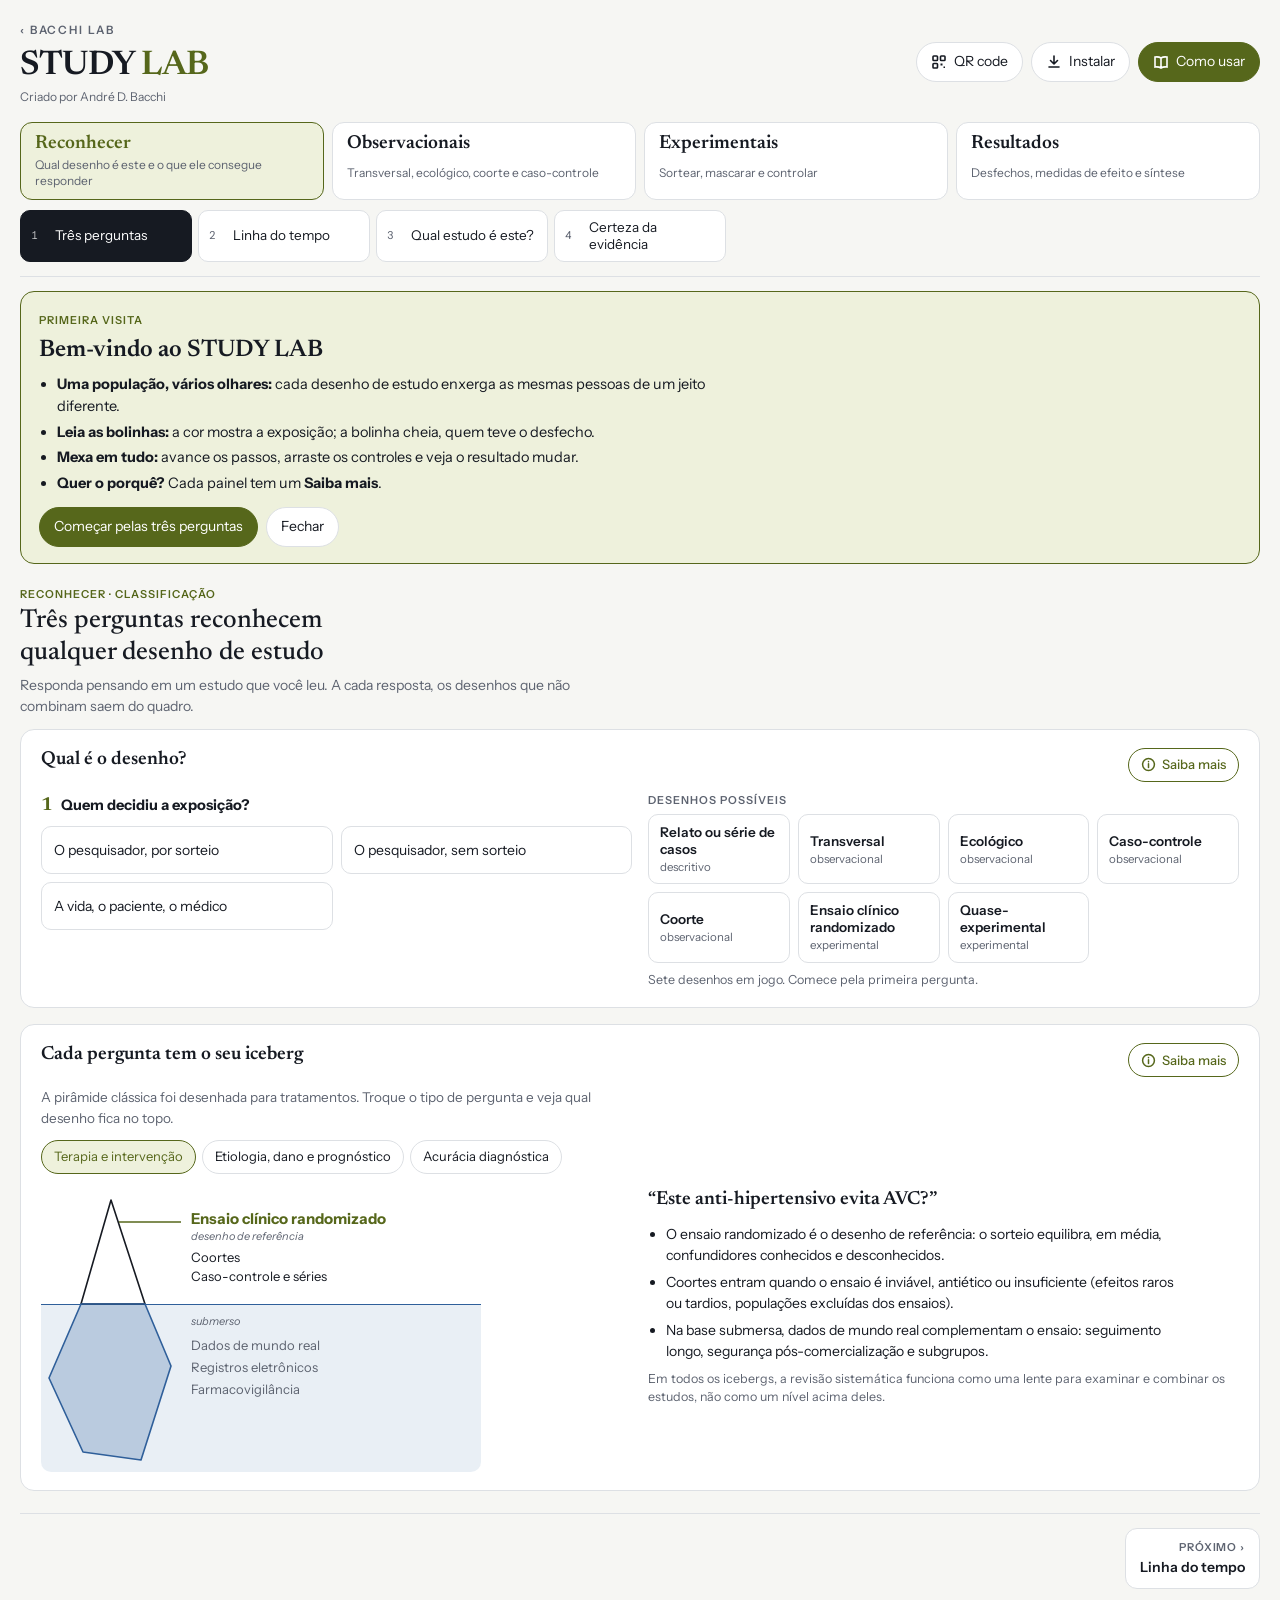
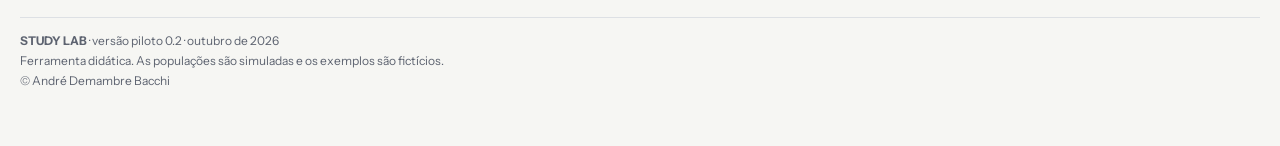
==== commit 4121ebf7: "Versão 0.2: randomização, cegamento, desfechos e mais Telas novas, a partir das aulas: Randomização " ====
--- a/index.html
+++ b/index.html
@@ -456,6 +456,83 @@
 #tpTxt{grid-area:txt}.tps{grid-area:stage;min-width:0}#tpNav{grid-area:nav;align-self:start}#tpRes{grid-area:res;min-width:0}
 @media (min-width:1000px){.tpw{grid-template-columns:minmax(0,1.15fr) minmax(0,1fr);grid-template-areas:"stage txt" "stage nav" "stage res";grid-template-rows:auto auto 1fr;column-gap:36px}}
 .seg{border-radius:20px}
+/* ---- versão 0.2 ---- */
+.blocks{grid-template-columns:repeat(4,minmax(0,1fr))}
+@media (max-width:760px){.blocks{grid-template-columns:1fr 1fr}}
+/* sequência de alocações */
+.seqs{display:flex;flex-wrap:wrap;gap:4px;min-height:24px;align-items:center}
+.seqs i{width:22px;height:22px;border-radius:50%;font-style:normal;font-size:10.5px;font-weight:600;display:grid;place-items:center;border:1.8px solid var(--nex);color:var(--nex);background:var(--surface);flex:none}
+.seqs i.a1{border-color:var(--exp);background:var(--exp);color:var(--surface)}
+.seqs i.sq{border-radius:5px}
+.seqs i.brk{margin-left:9px}
+.seqs i.new{outline:2px solid var(--fg);outline-offset:1.5px}
+.seqs .q{width:22px;height:22px;border-radius:50%;border:1.8px dashed var(--tick);display:grid;place-items:center;font-size:11px;color:var(--muted);flex:none}
+/* equilíbrio entre os grupos */
+.bal{display:grid;gap:10px}
+.bal .r{display:grid;grid-template-columns:minmax(84px,130px) minmax(0,1fr) auto;gap:4px 10px;align-items:center;font-size:13px}
+.bal .pair{display:grid;gap:3px}
+.bal .bar{height:9px;border-radius:3px;background:var(--sunk);overflow:hidden}
+.bal .bar i{display:block;height:100%;border-radius:3px;transition:width .25s}
+.bal b{font-variant-numeric:tabular-nums;font-size:12.5px;text-align:right;line-height:1.3}
+.bal b small{display:block;font-weight:400;color:var(--muted);font-size:11.5px}
+/* quem está mascarado */
+.who{display:grid;grid-template-columns:repeat(auto-fit,minmax(150px,1fr));gap:8px}
+.wh{border:1.5px solid var(--line);border-radius:12px;background:var(--surface);padding:10px 12px;text-align:left;display:grid;gap:3px;min-height:112px;align-content:start}
+.wh svg{width:26px;height:26px}
+.wh b{font-size:14px;line-height:1.2}
+.wh span{font-size:12px;color:var(--muted);line-height:1.3}
+.wh em{font-style:normal;font-size:11px;letter-spacing:.06em;text-transform:uppercase;font-weight:600;color:var(--bad)}
+.wh.on{border-color:var(--accent);background:var(--accent-soft)}
+.wh.on em{color:var(--accent)}
+table.mx{border-collapse:separate;border-spacing:4px;font-size:13px;margin:-4px}
+table.mx th{font-size:11.5px;font-weight:600;color:var(--muted);padding:4px 8px;text-align:center}
+table.mx th.rh{text-align:left}
+table.mx td{background:var(--sunk);border-radius:8px;padding:9px 12px;text-align:center;font-weight:600;min-width:88px;color:var(--muted)}
+table.mx td.now{outline:2.5px solid var(--fg);outline-offset:-2.5px;color:var(--fg)}
+table.mx td.now.bad{background:var(--bad-soft);color:var(--bad)}table.mx td.now.mid{background:var(--warn-soft);color:var(--warn)}table.mx td.now.good{background:var(--good-soft);color:var(--good)}
+.axis2{display:grid;grid-template-columns:minmax(0,1fr) auto minmax(0,1fr);gap:0 12px;align-items:start;font-size:13px;margin-bottom:14px}
+.axis2 .mk{display:grid;justify-items:center;gap:4px;font-size:11px;letter-spacing:.09em;text-transform:uppercase;font-weight:600;color:var(--exp)}
+.axis2 .mk i{width:14px;height:14px;border-radius:50%;background:var(--exp);display:block}
+.axis2 b{display:block;font-family:var(--f-display);font-size:16px}
+.axis2 p{margin:2px 0 0;color:var(--muted);line-height:1.35}
+.axis2>div:first-child{text-align:right}
+/* casos históricos */
+.cases{display:grid;gap:10px;grid-template-columns:repeat(auto-fit,minmax(200px,1fr))}
+.case{border:1px solid var(--line);border-radius:12px;padding:12px 14px;display:grid;gap:6px;align-content:start}
+.case h4{margin:0;font-family:var(--f-display);font-size:18px}
+.case p{margin:0;font-size:13px;color:var(--muted)}
+.case .ln{font-size:13.5px;display:flex;gap:8px;align-items:baseline}
+.case .ln b{flex:none;font-size:11px;letter-spacing:.06em;text-transform:uppercase;color:var(--muted);min-width:74px}
+.case .good{color:var(--good);font-weight:600}.case .badt{color:var(--bad);font-weight:600}
+.verd{display:flex;flex-wrap:wrap;gap:8px;margin-top:12px}
+.vd{border-radius:10px;padding:8px 12px;font-size:13.5px;background:var(--sunk);display:grid;gap:1px;flex:1 1 150px}
+.vd b{font-size:14px}.vd span{font-size:12px;color:var(--muted)}
+.vd.yes{background:var(--good-soft)}.vd.yes b{color:var(--good)}
+.vd.no b{color:var(--muted)}
+table.imp{border-collapse:separate;border-spacing:3px;font-size:12.5px;margin:-3px}
+table.imp th{font-weight:600;color:var(--muted);font-size:11px;padding:3px 8px;text-align:center}
+table.imp td{background:var(--sunk);border-radius:6px;padding:6px 10px;text-align:center;color:var(--muted)}
+table.imp tr.now td{background:var(--accent-soft);color:var(--fg);font-weight:600}
+.phs{display:grid;gap:8px}
+.ph{display:grid;grid-template-columns:minmax(64px,auto) minmax(0,1fr) auto;gap:4px 10px;align-items:center;font-size:13.5px}
+.ph b small{display:block;font-weight:400;color:var(--muted);font-size:11.5px}
+.ph .bar{height:16px;border-radius:4px;background:var(--sunk);overflow:hidden}
+.ph .bar i{display:block;height:100%;border-radius:4px;background:var(--accent);transition:width .25s}
+.ph>span{font-variant-numeric:tabular-nums;font-weight:600;min-width:46px;text-align:right}
+/* bolinhas cheias por tratamento (desenhos de ensaio) */
+.p.fa{fill:var(--exp);stroke:var(--exp)}.p.fb{fill:var(--nex);stroke:var(--nex)}.p.fab{fill:var(--hi);stroke:var(--hi)}.p.f0{fill:var(--dot);stroke:var(--dot)}
+.dsg{display:grid;gap:10px}
+.xo{display:grid;grid-template-columns:auto minmax(0,1fr) auto minmax(0,1fr);gap:8px 10px;align-items:center;font-size:12.5px}
+.xo .h{font-size:11px;letter-spacing:.07em;text-transform:uppercase;font-weight:600;color:var(--muted)}
+.xo .ps{font-size:11px;color:var(--muted);writing-mode:vertical-rl;transform:rotate(180deg);justify-self:center}
+.fx{display:grid;grid-template-columns:auto 1fr 1fr;gap:6px;font-size:12.5px;max-width:420px}
+.fx .h{font-size:11px;letter-spacing:.07em;text-transform:uppercase;font-weight:600;color:var(--muted);align-self:center}
+.fx .c{border:1px solid var(--line);border-radius:10px;padding:8px 10px;display:grid;gap:4px}
+.fx .c b{font-size:12.5px}
+.cls{display:flex;flex-wrap:wrap;gap:8px}
+.cls .cl{border:1.5px solid var(--line);border-radius:10px;padding:6px 8px;display:grid;gap:3px;font-size:11.5px;color:var(--muted)}
+ul.facts{margin:10px 0 0;padding-left:18px;display:grid;gap:5px;font-size:14px;max-width:62ch}
+@media (max-width:620px){.axis2{grid-template-columns:minmax(0,1fr);gap:8px}.axis2>div:first-child{text-align:left}.axis2 .mk{grid-auto-flow:column;justify-content:start;align-items:center;justify-items:start;gap:8px}}
 </style>
 <div class="wrap">
 <header class="top">
@@ -466,7 +543,8 @@
   <div class="blocks" id="blocks">
     <button class="blk" data-grp="Reconhecer"><b>Reconhecer</b><span>Qual desenho é este e o que ele consegue responder</span></button>
     <button class="blk" data-grp="Observacionais"><b>Observacionais</b><span>Transversal, ecológico, coorte e caso-controle</span></button>
-    <button class="blk" data-grp="Experimentais"><b>Experimentais</b><span>Ensaios clínicos, quase-experimentos e revisões</span></button>
+    <button class="blk" data-grp="Experimentais"><b>Experimentais</b><span>Sortear, mascarar e controlar</span></button>
+    <button class="blk" data-grp="Resultados"><b>Resultados</b><span>Desfechos, medidas de efeito e síntese</span></button>
   </div>
   <div class="subs" id="subs"></div>
 </nav>
@@ -477,7 +555,7 @@
 </section>
 <main id="labs"></main>
 <div class="labfoot" id="labFoot"></div>
-<footer class="sitefoot"><p><b>STUDY LAB</b> · protótipo 0.1 · outubro de 2026</p><p>Ferramenta didática. As populações são simuladas e os exemplos são fictícios.</p><p>© André Demambre Bacchi</p></footer>
+<footer class="sitefoot"><p><b>STUDY LAB</b> · versão piloto 0.2 · outubro de 2026</p><p>Ferramenta didática. As populações são simuladas e os exemplos são fictícios.</p><p>© André Demambre Bacchi</p></footer>
 </div>
 <div id="sheetRoot"></div>
 <script>
@@ -525,7 +603,7 @@
 
 /* grade de pessoas em SVG. Cada pessoa: {e:0|1|null, d:0|1|null, sq, off, lost, mis, nad} */
 function dotSVG(people,cols,o={}){const p=o.pitch||13,r=o.r||4.4,n=people.length,rows=Math.max(1,Math.ceil(n/cols)),W=cols*p,H=rows*p;let s="";
-  people.forEach((q,i)=>{const cx=(i%cols)*p+p/2,cy=Math.floor(i/cols)*p+p/2,cl=`p e${q.e==null?"u":q.e} d${q.d==null?"u":q.d}${q.off?" off":""}${q.lost?" lost":""}${q.mis?" mis":""}${q.nad?" nad":""}`;
+  people.forEach((q,i)=>{const cx=(i%cols)*p+p/2,cy=Math.floor(i/cols)*p+p/2,cl=`p e${q.e==null?"u":q.e} d${q.d==null?"u":q.d}${q.off?" off":""}${q.lost?" lost":""}${q.mis?" mis":""}${q.nad?" nad":""}${q.cl?" "+q.cl:""}`;
     s+=q.sq?`<rect class="${cl}" x="${cx-r+.3}" y="${cy-r+.3}" width="${2*r-.6}" height="${2*r-.6}" rx="1.2"/>`:`<circle class="${cl}" cx="${cx}" cy="${cy}" r="${r}"/>`;
     if(q.lost)s+=`<path class="xm" d="M${cx-2.6} ${cy-2.6}l5.2 5.2M${cx+2.6} ${cy-2.6}l-5.2 5.2"/>`;});
   return `<svg class="ppl" viewBox="0 0 ${W} ${H}" width="${Math.round(W*(o.scale||1.15))}" style="max-width:100%" aria-hidden="true">${s}</svg>`;}
@@ -548,6 +626,16 @@
     s+=m.dia?`<rect x="${x-6}" y="${y-6}" width="12" height="12" transform="rotate(45 ${x} ${y})" fill="${m.c}"/>`:`<circle cx="${x}" cy="${y}" r="6.5" fill="${m.c}"/>`;
     s+=`<text x="${right?x+12:x-12}" y="${y+4}" text-anchor="${right?"start":"end"}" class="lbl" style="font-size:12.5px;fill:${m.c}">${m.t}</text>`;});
   const tk=(o.ticks||[0.25,0.5,1,2,4,8]).filter(t=>t>=lo&&t<=hi);s+=xAxis(X,tk,yA,numTxt,L,W-Rm);el.innerHTML=s;}
+/* jogo de classificar: um item por vez, botões com as categorias. items: [texto, categoria certa, comentário]; cats: [chave, rótulo]; S guarda o andamento */
+function sorter(el,S,items,cats){
+  if(!S.order){S.order=shuffle(items.map((_,i)=>i),rng(Date.now()%1e9));S.i=0;S.ans=null;S.ok=0;S.done=0;}
+  const n=items.length;
+  if(S.i>=n)el.innerHTML=`<p class="q" style="font-size:19px">Você acertou ${S.ok} de ${n}.</p><button class="btn small primary" data-sr="again">Jogar de novo</button>`;
+  else{const it=items[S.order[S.i]],a=S.ans;
+    el.innerHTML=`<div class="row" style="justify-content:space-between"><span class="eyebrow">${S.i+1} de ${n}</span><span class="score">${S.done?`${S.ok} de ${S.done} certas`:""}</span></div><p class="vig" style="margin:8px 0 0">${it[0]}</p><div class="quizopts">${cats.map(c=>`<button class="opt ${a==null?"":c[0]===it[1]?"right":c[0]===a?"wrong":""}" data-sr="${c[0]}" ${a==null?"":"disabled"}>${c[1]}</button>`).join("")}</div>${a!=null?`<div class="fb"><b class="${a===it[1]?"ok":"no"}">${a===it[1]?"Isso mesmo.":"Não é esse."}</b> ${it[2]}</div><div class="row" style="margin-top:10px"><button class="btn small primary" data-sr="next">${S.i===n-1?"Ver resultado":"Próximo ›"}</button></div>`:""}`;}
+  el.onclick=e=>{const b=e.target.closest("[data-sr]");if(!b)return;const k=b.dataset.sr;if(k==="again")S.order=null;else if(k==="next"){S.i++;S.ans=null;}else if(S.ans==null){S.ans=k;S.done++;if(k===items[S.order[S.i]][1])S.ok++;}else return;sorter(el,S,items,cats);};}
+/* barras empilhadas horizontais: rows = [rótulo, [[valor, cor], ...]] */
+const pairBar=(v,c)=>`<div class="bar"><i style="width:${clamp(has(v)?v*100:0,0,100)}%;background:${c}"></i></div>`;
 
 /* ===================== TRÊS PERGUNTAS ===================== */
 /* Quadro-resumo dos desenhos (Aula 10, resumo comparativo; quase-experimentais da Aula 12) */
@@ -629,6 +717,8 @@
   [[1,1],[1,0],[0,1],[0,0]].forEach(([e,d])=>{const c=P.filter(p=>p.e===e&&p.d===d);shuffle(c,r).slice(0,Math.round(c.length*2/3)).forEach(p=>p.tv=true);});
   shuffle(cases.slice(),r).slice(0,8).forEach(p=>p.sr=true);
   TP.P=P;}
+/* botão que leva da linha do tempo para a tela que aprofunda o desenho */
+const deeper=(id,name)=>`<button class="btn small" data-nav="${id}">Aprofundar: ${name} ›</button>`;
 const tpIds=f=>TP.P.filter(f).map(p=>p.id).sort((x,y)=>TP.rank[x]-TP.rank[y]);
 const n1=(n,s,p)=>`${n} ${n===1?s:p}`;
 function tpSteps(){const P=TP.P,all=tpIds(()=>true),G=(label,sub,ids)=>({label,sub,ids}),cnt=f=>P.filter(f).length;
@@ -642,7 +732,7 @@
      {tab:"Tabela 2×2",title:"Conta os casos novos de cada grupo",text:tr?"Com a incidência nos dois braços, compara-se o risco de quem recebeu a intervenção com o do controle.":"Com a incidência em cada grupo, calcula-se o risco relativo.",
       rows:[[G(L1+", com desfecho","a = "+v.a,tpIds(p=>e(p)&&d(p))),G(L1+", sem desfecho","b = "+v.b,tpIds(p=>e(p)&&!d(p)))],[G(L0+", com desfecho","c = "+v.c,tpIds(p=>!e(p)&&d(p))),G(L0+", sem desfecho","d = "+v.d,tpIds(p=>!e(p)&&!d(p)))]],look:p=>({e:e(p),d:d(p)}),
       result:()=>{const rar=m.r0-m.r1;return `<div class="tiles">${tile(tr?"Risco na intervenção":"Incidência nos expostos",pct(m.r1,1),`${v.a} de ${v.a+v.b}`)}${tile(tr?"Risco no controle":"Incidência nos não expostos",pct(m.r0,1),`${v.c} de ${v.c+v.d}`)}${tile("Risco relativo (RR)",rat(m.rr),ciTxt(ciRR(v.a,v.b,v.c,v.d)),"acc")}${tr?tile("Redução absoluta (RAR)",fmt(rar*100,1)+" p.p.","risco no controle − na intervenção")+tile("NNT",rar>0?fmt(Math.ceil(1/rar-1e-9),0):"—",rar>0?"tratar para evitar 1 desfecho":"sem redução de risco"):tile("Risco atribuível (RA)",fmt(m.rd*100,1)+" p.p.","diferença entre as incidências")}</div>
-       <div class="insight">${tr?"Mesma direção da coorte: da exposição para o desfecho. A diferença é quem definiu a exposição.":"A coorte parte da exposição e chega ao desfecho. Por isso mede incidência e calcula o RR diretamente."}</div><div class="row" style="margin-top:10px">${lab22(v,tr?"ensaio":"coorte")}</div>`;}}];}
+       <div class="insight">${tr?"Mesma direção da coorte: da exposição para o desfecho. A diferença é quem definiu a exposição.":"A coorte parte da exposição e chega ao desfecho. Por isso mede incidência e calcula o RR diretamente."}</div><div class="row" style="margin-top:10px">${lab22(v,tr?"ensaio":"coorte")}${deeper(tr?"sorteio":"coorte",tr?"Por que sortear":"Coorte")}</div>`;}}];}
   if(TP.des==="cc"){const cs=tpIds(p=>p.cc==="caso"),ct=tpIds(p=>p.cc==="ctrl"),out=tpIds(p=>!p.cc),v={a:cnt(p=>p.cc==="caso"&&p.e),b:cnt(p=>p.cc==="ctrl"&&p.e),c:cnt(p=>p.cc==="caso"&&!p.e),d:cnt(p=>p.cc==="ctrl"&&!p.e)},m=t22(v.a,v.b,v.c,v.d),O=G("Fora do estudo",out.length+" pessoas",out),lk=(p,ex)=>({e:ex&&p.cc?p.e:null,d:p.d,off:!p.cc});
     return[
      {tab:"Desfecho",title:"O desfecho já aconteceu",text:"O estudo começa depois dos fatos. Na população de origem, algumas pessoas já adoeceram.",rows:[[G("População de origem",`${cs.length} pessoas com o desfecho`,all)]],look:p=>({e:null,d:p.d})},
@@ -651,7 +741,7 @@
      {tab:"Tabela 2×2",title:"Compara a exposição de casos e controles",text:"As colunas da tabela foram fixadas pelo pesquisador. Por isso não há incidência nem RR: a medida é a razão de chances.",
       rows:[[G("Casos expostos","a = "+v.a,tpIds(p=>p.cc==="caso"&&p.e)),G("Controles expostos","b = "+v.b,tpIds(p=>p.cc==="ctrl"&&p.e))],[G("Casos não expostos","c = "+v.c,tpIds(p=>p.cc==="caso"&&!p.e)),G("Controles não expostos","d = "+v.d,tpIds(p=>p.cc==="ctrl"&&!p.e))],[O]],look:p=>lk(p,true),
       result:()=>`<div class="tiles">${tile("Chance de exposição nos casos",rat(v.a/v.c),`${v.a} ÷ ${v.c}`)}${tile("Chance de exposição nos controles",rat(v.b/v.d),`${v.b} ÷ ${v.d}`)}${tile("Razão de chances (OR)",rat(m.or),ciTxt(ciOR(v.a,v.b,v.c,v.d)),"acc")}${tile("Risco relativo",`<span class="strike">RR</span>`,"não se calcula aqui","muted")}</div>
-       <div class="insight">O caso-controle inverte a direção: parte do desfecho e investiga a exposição. Veja em <button class="lnk" data-nav="cc" style="border:0;background:none;padding:0">Caso-controle</button> por que o RR não funciona.</div><div class="row" style="margin-top:10px">${lab22(v,"caso_controle")}</div>`}];}
+       <div class="insight">O caso-controle inverte a direção: parte do desfecho e investiga a exposição. Por isso o RR não se aplica aqui.</div><div class="row" style="margin-top:10px">${lab22(v,"caso_controle")}${deeper("cc","Caso-controle")}</div>`}];}
   if(TP.des==="transversal"){const S=tpIds(p=>p.tv),out=tpIds(p=>!p.tv),O=G("Fora da amostra",out.length+" pessoas",out),f=(e,d)=>p=>p.tv&&p.e===e&&p.d===d,v={a:cnt(f(1,1)),b:cnt(f(1,0)),c:cnt(f(0,1)),d:cnt(f(0,0))},m=t22(v.a,v.b,v.c,v.d);
     return[
      {tab:"População",title:"Define a população",text:"Uma população delimitada: os moradores de um bairro, os alunos de uma escola.",rows:[[G("População definida","120 pessoas",all)]],look:()=>({e:null,d:null})},
@@ -660,7 +750,7 @@
      {tab:"Tabela 2×2",title:"Compara as prevalências",text:"A conta é a mesma do RR, mas com casos existentes: o resultado é a razão de prevalências.",
       rows:[[G("Expostos, com desfecho","a = "+v.a,tpIds(f(1,1))),G("Expostos, sem desfecho","b = "+v.b,tpIds(f(1,0)))],[G("Não expostos, com desfecho","c = "+v.c,tpIds(f(0,1))),G("Não expostos, sem desfecho","d = "+v.d,tpIds(f(0,0)))],[O]],look:p=>p.tv?{e:p.e,d:p.d}:{e:null,d:null,off:true},
       result:()=>`<div class="tiles">${tile("Prevalência nos expostos",pct(m.r1,1),`${v.a} de ${v.a+v.b}`)}${tile("Prevalência nos não expostos",pct(m.r0,1),`${v.c} de ${v.c+v.d}`)}${tile("Razão de prevalências (RP)",rat(m.rr),ciTxt(ciRR(v.a,v.b,v.c,v.d)),"acc")}</div>
-       <div class="insight warn">A foto não mostra o que veio antes. Com exposição e desfecho medidos juntos, não há como garantir que a exposição precedeu o desfecho.</div><div class="row" style="margin-top:10px">${lab22(v,"transversal")}</div>`}];}
+       <div class="insight warn">A foto não mostra o que veio antes. Com exposição e desfecho medidos juntos, não há como garantir que a exposição precedeu o desfecho.</div><div class="row" style="margin-top:10px">${lab22(v,"transversal")}${deeper("transv","Transversal")}</div>`}];}
   if(TP.des==="ecologico"){const nm="ABCDEF",gs=[0,1,2,3,4,5].map(g=>({g,ids:tpIds(p=>p.g===g),pe:EG[g]/20,rate:cnt(p=>p.g===g&&p.d)/20})),rows=s=>[0,2,4].map(i=>[gs[i],gs[i+1]].map(x=>G("Município "+nm[x.g],s?`${pct(x.pe,0)} expostos · ${fmt(x.rate*100,0)} casos por 100`:"20 pessoas",x.ids)));
     return[
      {tab:"Grupos",title:"A unidade de análise é o grupo",text:"As mesmas 120 pessoas, agora vistas como seis municípios. O estudo não vai olhar para nenhuma delas individualmente.",rows:rows(false),look:()=>({e:null,d:null})},
@@ -668,7 +758,7 @@
      {tab:"Comparação",title:"Compara os grupos entre si",text:"Cada município vira um ponto. Não há tabela 2×2: ninguém sabe se os casos de um município estavam entre os expostos.",rows:rows(true),look:p=>TP.reveal?{e:p.e,d:p.d}:{e:null,d:null},
       result:()=>`<svg class="ch" id="tpEco" style="max-width:640px" role="img" aria-label="Taxa do desfecho por proporção de expostos em cada município"></svg>
        <div class="insight warn">O gráfico diz o que acontece com os municípios, não com as pessoas. Concluir sobre indivíduos a partir dele é a falácia ecológica.</div>
-       <div class="row" style="margin-top:10px"><button class="btn small" id="tpRev">${TP.reveal?"Esconder as pessoas":"Revelar as pessoas (o estudo não vê isto)"}</button><button class="btn small" data-nav="eco">Ir para Ecológico ›</button></div>`,
+       <div class="row" style="margin-top:10px"><button class="btn small" id="tpRev">${TP.reveal?"Esconder as pessoas":"Revelar as pessoas (o estudo não vê isto)"}</button>${deeper("eco","Ecológico")}</div>`,
       after:()=>{const el=$("tpEco");if(!el)return;const H=200,W=box(el,H),L=40,Rm=14,T=24,ih=H-T-34,iw=W-L-Rm,X=v=>L+v*iw,ym=Math.max(.2,...gs.map(x=>x.rate))*1.25,Y=v=>T+ih-v/ym*ih;
         let s=yGrid(Y,[0,.1,.2,.3,.4,.5].filter(t=>t<=ym),L,W-Rm,v=>fmt(v*100,0))+xAxis(X,[0,.25,.5,.75,1],T+ih,v=>pct(v,0),L,W-Rm);
         gs.forEach(x=>s+=`<circle cx="${X(x.pe)}" cy="${Y(x.rate)}" r="9" fill="var(--accent)"/><text x="${X(x.pe)}" y="${Y(x.rate)+4}" text-anchor="middle" style="fill:var(--on-accent);font-size:11px;font-weight:600">${nm[x.g]}</text>`);
@@ -680,7 +770,7 @@
    {tab:"Descrição",title:"Descreve cada caso em detalhe",text:`História, achados, tratamento, evolução. Na descrição aparece que ${k} dos 8 tinham a mesma exposição.`,rows:[[G("Casos atendidos",`${k} expostos, ${8-k} não`,S)],[O]],look:p=>p.sr?{e:p.e,d:1}:(TP.reveal?{e:p.e,d:p.d}:{e:null,d:null,off:true}),
     result:()=>`<div class="tiles">${tile("Expostos entre os casos",pct(k/8,0),`${k} de 8`,"acc")}${tile("Expostos na população",TP.reveal?"40%":"?",TP.reveal?"48 de 120":"ninguém mediu",TP.reveal?"":"muted")}</div>
      <div class="insight warn">${k} em 8 é muito? Sem grupo de comparação, não dá para saber. O relato levanta a hipótese; são os outros desenhos que a testam. Aqui não há tabela 2×2 nem medida de associação.</div>
-     <div class="row" style="margin-top:10px"><button class="btn small" id="tpRev">${TP.reveal?"Esconder a população":"Revelar a população (o estudo não vê isto)"}</button></div>`}];}
+     <div class="row" style="margin-top:10px"><button class="btn small" id="tpRev">${TP.reveal?"Esconder a população":"Revelar a população (o estudo não vê isto)"}</button><button class="btn small" data-learn="relatos">Relatos que mudaram a medicina</button></div>`}];}
 /* esquema Exposição → Desfecho: onde o estudo começa e para onde olha */
 function tpDiagram(){const el=$("tpDia"),H=92,W=box(el,H),bw=Math.min(118,(W-70)/2),bh=32,x1=W/2-bw-28,x2=W/2+28,y=8,cy=y+bh/2,d=TP.des,grp=d==="ecologico";let s="";
   const bx=(x,t,on,dash)=>`<rect x="${x}" y="${y}" width="${bw}" height="${bh}" rx="7" fill="${on?"var(--ink)":"var(--surface)"}" stroke="${on?"var(--ink)":"var(--tick)"}" stroke-width="1.5" ${dash?'stroke-dasharray="4 3"':""}/><text x="${x+bw/2}" y="${cy+4.5}" text-anchor="middle" style="font-size:12.5px;font-weight:600;fill:${on?"var(--on-ink)":"var(--muted)"}">${t}</text>`;
@@ -865,8 +955,19 @@
 
 /* ===================== ECOLÓGICO ===================== */
 /* cinco municípios de 40 pessoas: expostos e casos de cada um. As taxas nunca mudam; o que muda é QUEM adoece dentro do município. */
-const EC={th:1,open:false,E:[4,10,16,22,28],C:[4,6,8,10,12]};
+const EC={srt:{},th:1,open:false,E:[4,10,16,22,28],C:[4,6,8,10,12]};
 function ecK(g){const c=EC.C[g],k0=c*EC.E[g]/40;return Math.round(EC.th>=0?k0+EC.th*(c-k0):k0*(1+EC.th));}
+const EC_IT=[
+ ["Taxa de mortalidade infantil de cada município","agr","Resume em um número do grupo o que aconteceu com os indivíduos (os óbitos)."],
+ ["Proporção de fumantes em cada estado","agr","É obtida a partir de dados individuais dos membros do grupo e resumida em uma proporção."],
+ ["Incidência de sífilis congênita em cada região de saúde","agr","Casos individuais somados e divididos pela população do grupo."],
+ ["Intensidade da poluição do ar em cada cidade","amb","É uma característica física do lugar. Tem um equivalente individual (a exposição de cada pessoa), que pode variar dentro do grupo."],
+ ["Nível de flúor na água de abastecimento","amb","Característica física do local de interesse."],
+ ["Temperatura média anual de cada município","amb","Característica física do ambiente do grupo."],
+ ["Tipo de sistema de saúde de cada país","glo","É um atributo do grupo como um todo e não tem análogo individual: nenhuma pessoa “tem” um sistema de saúde."],
+ ["Existência de lei que proíbe fumar em locais fechados","glo","A legislação vale para todos os membros do grupo e não existe em nível individual."],
+ ["Densidade demográfica de cada cidade","glo","Só faz sentido para o grupo: uma pessoa não tem densidade demográfica."],
+ ["PIB per capita de cada país","glo","Descreve a economia do país como um todo. É diferente da renda de cada pessoa."]];
 const RT={oa:"84",pa:"350.000",ob:"45",pb:"250.000",per:100000};
 LAB("eco","Observacionais","Ecológico",`
 <div class="intro"><span class="eyebrow">Observacionais · ecológico</span><h2>O que vale para o grupo pode não valer para as pessoas</h2><p>No estudo ecológico, a unidade de análise é o grupo. As medidas de exposição e de desfecho chegam agregadas por município, estado ou país.</p></div>
@@ -884,6 +985,9 @@
   <div class="grps" id="ecG" style="margin-top:14px"></div>
   <div class="key" id="ecK"></div>
   <div class="insight" id="ecTxt"></div></div>
+ <div class="card wide"><div class="card-h"><h3>Que tipo de medida é esta?</h3><button class="more-btn" data-learn="falacia">Saiba mais</button></div>
+  <p class="lede">As medidas de um estudo ecológico podem ser agregadas (resumem os indivíduos), ambientais (descrevem o lugar) ou globais (só existem para o grupo).</p>
+  <div id="ecSrt" style="max-width:760px"></div></div>
  <div class="card wide"><div class="card-h"><h3>Comparar taxas de dois lugares</h3><button class="more-btn" data-learn="taxas">Saiba mais</button></div>
   <p class="lede">A comparação mais simples entre grupos é a razão de taxas. Use o exemplo ou digite os seus números.</p>
   <div class="cols2"><div class="stack">
@@ -897,7 +1001,7 @@
   $("ecT").oninput=e=>{EC.th=+e.target.value/100;chipOn($("ecC"),[1,0,-1].indexOf(EC.th));renderEC();};$("ecO").onchange=e=>{EC.open=e.target.checked;renderEC();};
   [["rtOa","oa"],["rtPa","pa"],["rtOb","ob"],["rtPb","pb"]].forEach(([id,k])=>{$(id).value=RT[k];$(id).oninput=e=>{RT[k]=e.target.value;renderRT();};});
   segBind($("rtPer"),String(RT.per),v=>{RT.per=+v;renderRT();});
-},()=>{renderEC();renderRT();});
+},()=>{renderEC();renderRT();sorter($("ecSrt"),EC.srt,EC_IT,[["agr","Agregada"],["amb","Ambiental"],["glo","Global"]]);});
 function renderEC(){const el=$("ecS"),H=208,W=box(el,H),L=40,Rm=14,T=24,ih=H-T-34,iw=W-L-Rm,X=v=>L+v*iw,Y=v=>T+ih-v/.4*ih,nm="ABCDE";
   let s=yGrid(Y,[0,.1,.2,.3,.4],L,W-Rm,v=>fmt(v*100,0))+xAxis(X,[0,.25,.5,.75,1],T+ih,v=>pct(v,0),L,W-Rm);
   s+=`<line x1="${X(.02)}" y1="${Y(.02/3+.0667)}" x2="${X(.8)}" y2="${Y(.8/3+.0667)}" stroke="var(--alt)" stroke-width="2" stroke-dasharray="6 4"/>`;
@@ -922,7 +1026,7 @@
 
 /* ===================== COORTE ===================== */
 /* 100 expostos (32 adoecerão em 10 anos) e 100 não expostos (16 adoecerão): RR verdadeiro = 2,0 */
-const CO={T:10,L:0,mode:"acaso",P:[],timer:null,h:20};
+const CO={T:10,L:0,mode:"acaso",P:[],timer:null,h:20,i0:4,rr:5,pe:30};
 function coWorld(){const r=rng(52);CO.P=[];[[1,32],[0,16]].forEach(([e,nc])=>{const a=[];for(let i=0;i<100;i++)a.push({e,ev:null,lu:r(),lt:r()});shuffle(a.slice(),r).slice(0,nc).forEach(p=>p.ev=0.4+r()*9.6);CO.P.push(...a);});}
 /* marca quem se perde: ao acaso (na mesma proporção entre futuros casos e os demais) ou, entre os expostos, metade das perdas é de quem iria adoecer */
 function coLoss(){[1,0].forEach(e=>{const g=CO.P.filter(p=>p.e===e),cs=g.filter(p=>p.ev!=null).sort((x,y)=>x.lu-y.lu),nc=g.filter(p=>p.ev==null).sort((x,y)=>x.lu-y.lu),n=Math.round(100*CO.L);
@@ -942,6 +1046,15 @@
   <div class="cols2"><div class="range"><label for="coL">Perdas de seguimento</label><output id="coLo"></output><input type="range" id="coL" min="0" max="40" step="5" value="0"></div>
    <div><div class="seg" id="coM"><button data-v="acaso">Perdas ao acaso</button><button data-v="dif">Expostos que iriam adoecer saem mais</button></div></div></div>
   <div class="insight" id="coTxt"></div></div>
+ <div class="card wide"><div class="card-h"><h3>Risco atribuível: nos expostos e na população</h3><button class="more-btn" data-learn="ra">Saiba mais</button></div>
+  <p class="lede">O risco relativo mede a força da associação. O risco atribuível mede quantos casos se devem à exposição: entre os expostos (RA) e na população inteira (RAP). Uma população de 400 pessoas.</p>
+  <div class="cols2"><div class="stack">
+   <div class="range"><label for="raI">Incidência nos não expostos</label><output id="raIo"></output><input type="range" id="raI" min="1" max="20" step="1" value="4"></div>
+   <div class="range"><label for="raR">Risco relativo</label><output id="raRo"></output><input type="range" id="raR" min="1" max="8" step="0.5" value="5"></div>
+   <div class="range"><label for="raP">Expostos na população</label><output id="raPo"></output><input type="range" id="raP" min="5" max="90" step="5" value="30"></div>
+   <div class="tiles" id="raT"></div>
+  </div><div><div id="raG"></div><div class="key" id="raK"></div><div class="f" id="raF"></div></div></div>
+  <div class="insight" id="raTxt"></div></div>
  <div class="card wide"><div class="card-h"><h3>Prospectiva, retrospectiva ou ambidirecional?</h3><button class="more-btn" data-learn="prosp">Saiba mais</button></div>
   <p class="lede">O desenho é o mesmo: da exposição para o desfecho. O que muda é onde está o “hoje” em relação ao seguimento. Arraste e veja.</p>
   <div class="seg" id="prSeg"><button data-v="20">Prospectiva</button><button data-v="50">Ambidirecional</button><button data-v="80">Retrospectiva</button></div>
@@ -953,7 +1066,18 @@
   segBind($("coM"),CO.mode,v=>{CO.mode=v;if(!CO.L){CO.L=.2;$("coL").value=20;}renderCO();});
   $("coPlay").onclick=()=>{if(CO.timer){coStop();return;}if(CO.T>=10)CO.T=0;$("coPlay").textContent="❚❚ Pausar";CO.timer=setInterval(()=>{CO.T=Math.min(10,+(CO.T+.1).toFixed(1));$("coT").value=CO.T;renderCO();if(CO.T>=10)coStop();},70);};
   segBind($("prSeg"),"20",v=>{CO.h=+v;$("prH").value=v;renderPR();});$("prH").oninput=e=>{CO.h=+e.target.value;renderPR();};
-},()=>{renderCO();renderPR();});
+  [["raI","i0"],["raR","rr"],["raP","pe"]].forEach(([id,k])=>$(id).oninput=e=>{CO[k]=+e.target.value;renderRA();});
+},()=>{renderCO();renderRA();renderPR();});
+function renderRA(){if(CO.i0*CO.rr>90){CO.rr=Math.floor(90/CO.i0*2)/2;$("raR").value=CO.rr;}
+  const i0=CO.i0/100,i1=i0*CO.rr,pe=CO.pe/100,E=Math.round(400*pe),U=400-E,cE=Math.round(E*i1),bg=Math.min(cE,Math.round(E*i0)),at=cE-bg,cU=Math.round(U*i0),ra=i1-i0,ip=pe*i1+(1-pe)*i0,rap=ip-i0,fap=div(rap,ip),P=[];
+  $("raIo").textContent=CO.i0+" por 100";$("raRo").textContent=fmt(CO.rr,1);$("raPo").textContent=CO.pe+"%";
+  for(let j=0;j<E;j++)P.push(j<at?{e:1,d:1}:j<cE?{e:1,d:null}:{e:1,d:0});for(let j=0;j<U;j++)P.push({e:0,d:j<cU?1:0});
+  $("raG").innerHTML=dotSVG(P,25,{pitch:10,r:3.5,scale:1.1});
+  $("raK").innerHTML=keyDot({e:1,d:1},"caso atribuível à exposição")+keyDot({e:1,d:null},"caso em exposto que ocorreria de qualquer modo")+keyDot({e:0,d:1},"caso em não exposto")+keyDot({e:1,d:0},"exposto sem a doença")+keyDot({e:0,d:0},"não exposto sem a doença");
+  $("raT").innerHTML=tile("RR",fmt(CO.rr,1),`${fmt(i1*100,1)} ÷ ${fmt(i0*100,1)} por 100`)+tile("RA",fmt(ra*100,1),"casos em excesso por 100 expostos","alt")+tile("RAP",fmt(rap*100,1),"casos em excesso por 100 habitantes","acc")+tile("Fração atribuível na população",has(fap)?pct(fap,0):"—","dos casos da população");
+  $("raF").innerHTML=`RA = ${fmt(i1*100,1)} − ${fmt(i0*100,1)} = <b>${fmt(ra*100,1)}</b> por 100 expostos<br>RAP = ${fmt(ip*100,1)} − ${fmt(i0*100,1)} = <b>${fmt(rap*100,1)}</b> por 100 habitantes`;
+  $("raTxt").innerHTML=CO.rr===1?"Com RR igual a 1, expostos e não expostos adoecem na mesma proporção: nenhum caso é atribuível à exposição.":`O RA olha só para os expostos: dos ${fmt(i1*100,1)} casos por 100 expostos, ${fmt(ra*100,1)} se devem à exposição e ${fmt(i0*100,1)} ocorreriam mesmo sem ela. O RAP olha para toda a população: ${fmt(rap*100,1)} casos por 100 habitantes, ou ${pct(fap,0)} de todos os casos, seriam evitados se ninguém se expusesse. Mude a proporção de expostos: o RR e o RA ficam iguais, e o RAP muda. Uma exposição de risco modesto, mas muito comum, pode pesar mais na população do que uma exposição forte e rara.`;}
+
 function coStop(){clearInterval(CO.timer);CO.timer=null;const b=$("coPlay");if(b)b.textContent="▶ Acompanhar";}
 function renderCO(){coLoss();const T=CO.T,A=coAt(T),rr=div(A[1].inc,A[0].inc),rrT=div(A[1].incT,A[0].incT);
   $("coTo").textContent=fmt(T,1)+" anos";$("coLo").textContent=pct(CO.L,0);
@@ -1057,18 +1181,15 @@
 /* ===================== SORTEIO: quem decide a exposição? ===================== */
 /* 40% dos pacientes são graves (risco do desfecho 50%); os demais, leves (risco 10%). O tratamento não muda nada ou corta o risco pela metade. */
 const SO={n:100,mode:"vida",bias:-0.75,ef:0,seed:1,hist:[],P:[]};
-const SO_M=[["vida","A vida escolhe"],["simples","Sorteio simples"],["blocos","Sorteio em blocos"],["estrat","Sorteio estratificado"]];
+const SO_M=[["vida","A vida escolhe"],["simples","O sorteio escolhe"]];
 function soAlloc(seed){const n=SO.n,nG=Math.round(n*.4),r=rng(seed*101+n*7+3),P=[];for(let i=0;i<n;i++)P.push({g:i<nG?1:0});shuffle(P,r);
-  const blocks=list=>{for(let i=0;i<list.length;i+=4){const b=shuffle([1,1,0,0],r);list.slice(i,i+4).forEach((p,j)=>p.t=b[j]);}};
   if(SO.mode==="vida"){const pg=.5-.4*SO.bias,pl=.5+.4*SO.bias,G=P.filter(p=>p.g),Lv=P.filter(p=>!p.g);G.forEach((p,i)=>p.t=i<Math.round(G.length*pg)?1:0);Lv.forEach((p,i)=>p.t=i<Math.round(Lv.length*pl)?1:0);}
-  else if(SO.mode==="simples")P.forEach(p=>p.t=r()<.5?1:0);
-  else if(SO.mode==="blocos")blocks(P);
-  else{blocks(P.filter(p=>p.g));blocks(P.filter(p=>!p.g));}
+  else P.forEach(p=>p.t=r()<.5?1:0);
   const rrT=SO.ef?.5:1;[[1,1],[1,0],[0,1],[0,0]].forEach(([t,g])=>{const c=P.filter(p=>p.t===t&&p.g===g),k=Math.round(c.length*(g?.5:.1)*(t?rrT:1));c.forEach((p,i)=>p.d=i<k?1:0);});
   return P;}
 function soStats(P){const o={};[1,0].forEach(t=>{const c=P.filter(p=>p.t===t);o[t]={n:c.length,g:div(c.filter(p=>p.g).length,c.length),r:div(c.filter(p=>p.d).length,c.length),ev:c.filter(p=>p.d).length};});o.rr=div(o[1].r,o[0].r);o.dg=(o[1].g-o[0].g)*100;return o;}
 function soDraw(k){for(let i=0;i<k;i++){SO.seed++;SO.P=soAlloc(SO.seed);if(SO.mode!=="vida"){const s=soStats(SO.P);if(has(s.dg))SO.hist.push(s.dg);}}}
-LAB("sorteio","Experimentais","Sorteio",`
+LAB("sorteio","Experimentais","Por que sortear",`
 <div class="intro"><span class="eyebrow">Experimentais · randomização</span><h2>Na coorte, quem escolhe a exposição é a vida. No ensaio, é o sorteio</h2><p>Coortes e ensaios clínicos são longitudinais e medem incidência. A diferença está em quem decide quem recebe o tratamento, e é ela que permite concluir sobre causa.</p></div>
 <div class="grid"><div class="card"><div class="card-h"><h3>Os grupos eram comparáveis antes do tratamento?</h3><button class="more-btn" data-learn="sorteio">Saiba mais</button></div>
  <p class="lede">Entre os pacientes, 40% são graves e têm risco bem maior do desfecho, com ou sem tratamento. Veja em que grupo eles vão parar.</p>
@@ -1076,7 +1197,7 @@
  <div class="cols2" style="margin-top:12px">
   <div class="stack">
    <div id="soBW"><div class="range"><label for="soB">Quem recebe o tratamento?</label><output id="soBo"></output><input type="range" id="soB" min="-100" max="100" step="5" value="-75"></div><p class="mini" style="margin:2px 0 0;display:flex;justify-content:space-between;gap:12px"><span>‹ os mais graves</span><span>os mais saudáveis ›</span></p></div>
-   <div class="row" id="soRW"><button class="btn small primary" id="so1">Sortear de novo</button><button class="btn small" id="so50">Sortear 50 vezes</button></div>
+   <div class="row" id="soRW"><button class="btn small primary" id="so1">Sortear de novo</button><button class="btn small" id="so50">Sortear 50 vezes</button><button class="btn small" data-go-lab="rand">As formas de sortear ›</button></div>
    <div class="range"><label for="soN">Participantes</label><output id="soNo"></output><input type="range" id="soN" min="20" max="200" step="20" value="100"></div>
    <div><div class="sub">Efeito verdadeiro do tratamento</div><div class="chips" id="soE"></div></div>
   </div>
@@ -1109,9 +1230,191 @@
   $("soTxt").innerHTML=life?(Math.abs(SO.bias)<.2?"Quando a gravidade não influencia quem é tratado, os grupos ficam parecidos. Na vida real isso é raro: o prognóstico costuma decidir a exposição."
     :SO.bias<0?`Os mais graves recebem mais tratamento: ${pct(S[1].g,0)} dos tratados são graves, contra ${pct(S[0].g,0)} dos não tratados. O tratamento parece ${S.rr>1?"aumentar o risco":"pior do que é"} (RR observado ${rat(S.rr)}, verdadeiro ${fmt(rrT,2)}). É o <b>confundimento por indicação</b>.`
     :`Quem adere ao tratamento já era mais saudável: só ${pct(S[1].g,0)} dos tratados são graves, contra ${pct(S[0].g,0)} dos não tratados. O tratamento parece proteger mais do que protege (RR observado ${rat(S.rr)}, verdadeiro ${fmt(rrT,2)}). É o <b>efeito do usuário saudável</b>.`)
-   :SO.mode==="simples"?`Sorteio simples é como jogar uma moeda: imprevisível, mas pode desbalancear estudos pequenos. Neste sorteio, a diferença de graves foi de ${fmt(Math.abs(dg),0)} pontos percentuais. ${SO.hist.length>=20?`Em ${SO.hist.length} sorteios, a diferença média foi de ${fmt(m,1)}: o sorteio equilibra <b>em média</b>, e melhor quanto maior o estudo.`:"Sorteie várias vezes e diminua o número de participantes para ver."}`
-   :SO.mode==="blocos"?`O sorteio em blocos (aqui, de 4) garante grupos do mesmo tamanho ao longo do recrutamento. A gravidade continua por conta do acaso: neste sorteio, a diferença foi de ${fmt(Math.abs(dg),0)} pontos percentuais.`
-   :"O sorteio estratificado faz um sorteio separado para graves e para leves. A gravidade fica igual nos dois grupos em todos os sorteios, e o RR observado reflete o efeito do tratamento.";}
+   :`O sorteio não conhece o prognóstico de ninguém. Neste sorteio, a diferença de graves foi de ${fmt(Math.abs(dg),0)} pontos percentuais. ${SO.hist.length>=20?`Em ${SO.hist.length} sorteios, a diferença média foi de ${fmt(m,1)}: o sorteio equilibra <b>em média</b>, inclusive o que ninguém mediu, e melhor quanto maior o estudo.`:"Sorteie várias vezes e diminua o número de participantes para ver."} Há formas de sortear que garantem mais equilíbrio: veja em Randomização.`;}
+
+/* ===================== RANDOMIZAÇÃO: as formas de sortear, paciente a paciente ===================== */
+const RD={m:"simples",blk:"4",n:60,k:24,seed:3,P:[],arm:[],bid:[],bet:{ok:0,n:0},simN:60,sim:null,q:30,dir:"bem",acc:{}};
+const RD_M=[["simples","Simples"],["blocos","Em blocos"],["estrat","Estratificada"],["minim","Minimização"],["congl","Por conglomerados"]];
+const RD_F=[["g","Graves"],["i","65 anos ou mais"],["d","Com diabetes"]];
+const RD_TXT={simples:"Como jogar uma moeda a cada paciente. Imprevisível, mas pode desbalancear estudos pequenos, no tamanho dos grupos e nos fatores prognósticos.",
+ blocos:"Dentro de cada bloco, metade vai para cada grupo: os tamanhos ficam semelhantes durante todo o recrutamento. Com bloco de tamanho fixo e conhecido, o fim de cada bloco fica previsível. Por isso se usam blocos de tamanho variável e oculto.",
+ estrat:"Um sorteio separado, em blocos, dentro de cada estrato prognóstico. Aqui os estratos combinam gravidade e idade; o diabetes continua por conta do acaso.",
+ minim:"Cada paciente vai para o grupo que deixa os fatores mais equilibrados, com um componente aleatório (aqui, em 80% das vezes). Equilibra vários fatores ao mesmo tempo, mesmo em estudos pequenos.",
+ congl:"O sorteio é de grupos inteiros: aqui, UBS com 10 pacientes cada. Serve quando a intervenção é coletiva. Com poucas unidades sorteadas, os grupos podem sair bem diferentes, e na unidade todos sabem o que ela recebeu."};
+/* pacientes chegam em sequência; cada UBS (10 pacientes seguidos) tem a sua própria proporção de graves */
+function rdPatients(n,r){const P=[];let pg=.3;for(let k=0;k<n;k++){if(k%10===0)pg=.08+.44*r();P.push({g:r()<pg?1:0,i:r()<.4?1:0,d:r()<.25?1:0});}return P;}
+function rdAlloc(m,P,r,blk){const n=P.length,arm=new Array(n),bid=new Array(n).fill(0);
+  const block=sz=>{const b=sz==="var"?[2,4,6][Math.floor(r()*3)]:+sz,a=[];for(let i=0;i<b;i++)a.push(i<b/2?1:0);return shuffle(a,r);};
+  if(m==="simples")for(let k=0;k<n;k++)arm[k]=r()<.5?1:0;
+  else if(m==="blocos"){let cur=[],b=0;for(let k=0;k<n;k++){if(!cur.length){cur=block(blk);b++;}arm[k]=cur.pop();bid[k]=b;}}
+  else if(m==="estrat"){const S={};for(let k=0;k<n;k++){const key=P[k].g*2+P[k].i;if(!S[key]||!S[key].length)S[key]=block(4);arm[k]=S[key].pop();}}
+  else if(m==="minim"){const c=[{g:[0,0],i:[0,0],d:[0,0]},{g:[0,0],i:[0,0],d:[0,0]}];
+    for(let k=0;k<n;k++){const p=P[k],sc=a=>["g","i","d"].reduce((t,f)=>t+Math.abs(c[a][f][p[f]]+1-c[1-a][f][p[f]]),0),s1=sc(1),s0=sc(0);
+      const best=s1<s0?1:s0<s1?0:(r()<.5?1:0),a=s1===s0?best:(r()<.8?best:1-best);arm[k]=a;["g","i","d"].forEach(f=>c[a][f][p[f]]++);}}
+  else{const nc=Math.ceil(n/10),ca=[];for(let j=0;j<nc;j++)ca.push(j<Math.floor(nc/2)?1:0);if(nc%2)ca[nc-1]=r()<.5?1:0;shuffle(ca,r);for(let k=0;k<n;k++){arm[k]=ca[Math.floor(k/10)];bid[k]=Math.floor(k/10)+1;}}
+  return{arm,bid};}
+function rdStats(P,arm,k){const o={n:[0,0],g:[0,0],i:[0,0],d:[0,0]};for(let j=0;j<k;j++){const a=arm[j];o.n[a]++;o.g[a]+=P[j].g;o.i[a]+=P[j].i;o.d[a]+=P[j].d;}return o;}
+/* Para quem vê a sequência (estudo aberto): [acerto de quem aposta sempre no grupo que está atrás, proporção de alocações que eram uma certeza] */
+function rdAcc(m,blk){const key=m+blk;if(RD.acc[key])return RD.acc[key];if(m==="simples")return RD.acc[key]=[.5,0];
+  const r=rng(991),n=6000,P=rdPatients(n,r),{arm,bid}=rdAlloc(m,P,r,blk);let ok=0,sure=0;const T={},fix=m==="blocos"&&blk!=="var";
+  for(let k=0;k<n;k++){const key2=fix?"b"+bid[k]:m==="estrat"?"s"+(P[k].g*2+P[k].i):m==="congl"?"c"+bid[k]:"t",t=T[key2]||(T[key2]=[0,0]);
+    if(m==="congl"){const seen=t[0]+t[1]>0;ok+=seen?1:.5;if(seen)sure++;}
+    else{ok+=t[1]===t[0]?.5:(t[1]<t[0]?1:0)===arm[k]?1:0;
+      /* certeza: no bloco de tamanho conhecido, quando um grupo já completou a sua metade; com tamanho oculto (2, 4 ou 6), só depois de três seguidas para o mesmo lado */
+      const d=Math.abs(t[1]-t[0]),half=fix?+blk/2:2,inb=fix?Math.max(t[0],t[1]):0;
+      if(fix?inb===half:m==="estrat"?((t[0]+t[1])%4>=2&&d===(4-(t[0]+t[1])%4)):m==="blocos"?d===3:false)sure++;}
+    t[arm[k]]++;}
+  return RD.acc[key]=[ok/n,sure/n];}
+function rdMake(){RD.P=rdPatients(200,rng(RD.seed*7717+11));const a=rdAlloc(RD.m,RD.P.slice(0,RD.n),rng(RD.seed*31+7),RD.blk);RD.arm=a.arm;RD.bid=a.bid;RD.k=Math.min(RD.k,RD.n);}
+function rdSim(){const N=RD.simN,T=1000,out=[];RD_M.forEach(([m,name],mi)=>{const r=rng(4242+mi*17+N),h=new Array(21).fill(0);let sa=0,big=0,sz=0;
+    for(let t=0;t<T;t++){const P=rdPatients(N,r),{arm}=rdAlloc(m,P,r,"4"),s=rdStats(P,arm,N),d=s.n[1]&&s.n[0]?(s.g[1]/s.n[1]-s.g[0]/s.n[0])*100:100;
+      sa+=Math.abs(d);if(Math.abs(d)>10)big++;sz+=Math.abs(s.n[1]-s.n[0]);h[clamp(Math.round(d/5)+10,0,20)]++;}
+    out.push({name,h,mean:sa/T,big:big/T,sz:sz/T});});RD.sim={N,out};}
+LAB("rand","Experimentais","Randomização",`
+<div class="intro"><span class="eyebrow">Experimentais · formas de randomizar</span><h2>Sortear bem é mais do que jogar uma moeda</h2><p>O sorteio precisa ser imprevisível e deixar os grupos comparáveis. Recrute os pacientes um a um, troque o método e veja o que cada um garante.</p></div>
+<div class="grid two">
+ <div class="card wide"><div class="card-h"><h3>Recrute paciente por paciente</h3><button class="more-btn" data-learn="rand">Saiba mais</button></div>
+  <div class="chips" id="rdM"></div>
+  <div id="rdBW" style="margin-top:8px"><div class="seg" id="rdB"><button data-v="4">Blocos de 4</button><button data-v="6">Blocos de 6</button><button data-v="var">Tamanho variável e oculto</button></div></div>
+  <p class="lede" id="rdTxt" style="margin-top:10px"></p>
+  <div class="row"><button class="btn small primary" id="rd1">+1 paciente</button><button class="btn small" id="rd10">+10</button><button class="btn small" id="rdAll">Completar</button><button class="btn small" id="rd0">Recomeçar</button><button class="btn small" id="rdNew">Outros pacientes</button></div>
+  <div class="range" style="max-width:420px;margin-top:8px"><label for="rdN">Tamanho do ensaio</label><output id="rdNo"></output><input type="range" id="rdN" min="20" max="200" step="20" value="60"></div>
+  <div class="sub">Sequência de alocação</div>
+  <div class="seqs" id="rdSeq" aria-live="polite"></div>
+  <div class="key" id="rdKey"></div>
+  <div class="cols2" style="margin-top:14px">
+   <div><div class="sub">Quem está na frente durante o recrutamento</div><svg class="ch" id="rdRun" role="img" aria-label="Diferença de tamanho entre os grupos ao longo do recrutamento"></svg></div>
+   <div><div class="sub">Os grupos ficaram parecidos?</div><div class="bal" id="rdBal"></div></div>
+  </div>
+  <div class="sub" style="margin-top:16px">Dá para adivinhar a próxima alocação?</div>
+  <p class="lede">Em um estudo aberto, quem recruta vê para onde foi cada paciente. Tente adivinhar para onde vai o próximo.</p>
+  <div class="row"><button class="btn small" id="rdG1">Aposto em Intervenção</button><button class="btn small" id="rdG0">Aposto em Controle</button><span class="score" id="rdGs"></span></div>
+  <div class="tiles" id="rdTiles" style="margin-top:12px"></div><div class="insight" id="rdIns"></div></div>
+ <div class="card wide"><div class="card-h"><h3>E se quem recruta souber a próxima alocação?</h3><button class="more-btn" data-learn="sigilo">Saiba mais</button></div>
+  <p class="lede">O sorteio pode ser perfeito e o ensaio sair enviesado, se a sequência não estiver escondida. Aqui o tratamento não tem efeito algum, e 40% dos pacientes são graves.</p>
+  <div class="cols2"><div class="stack">
+   <div class="range"><label for="rdQ">Alocações que o recrutador consegue prever</label><output id="rdQo"></output><input type="range" id="rdQ" min="0" max="100" step="5" value="30"></div>
+   <div><div class="sub">Quando ele sabe a próxima, o que faz?</div><div class="seg" id="rdDir"><button data-v="bem">Guarda a vaga do tratamento novo para os leves</button><button data-v="grave">Guarda para os mais graves</button></div></div>
+   <div class="tiles" id="rdQT"></div>
+  </div><div><div class="grps" id="rdQG"></div><div class="key" id="rdQK"></div></div></div>
+  <div class="insight" id="rdQI"></div></div>
+ <div class="card wide"><div class="card-h"><h3>Mil ensaios com cada método</h3><button class="more-btn" data-learn="rand">Saiba mais</button></div>
+  <p class="lede">Um sorteio só não mostra o que o método garante. Aqui cada método sorteia mil ensaios do mesmo tamanho. O gráfico mostra a diferença na proporção de graves entre os grupos.</p>
+  <div class="playrow"><div class="range" style="max-width:420px"><label for="rdSN">Participantes em cada ensaio</label><output id="rdSNo"></output><input type="range" id="rdSN" min="20" max="400" step="20" value="60"></div><button class="btn small primary" id="rdSGo">Simular de novo</button></div>
+  <svg class="ch" id="rdSim" style="margin-top:10px" role="img" aria-label="Distribuição da diferença de graves entre os grupos em mil ensaios, por método"></svg>
+  <div class="insight" id="rdSI"></div></div>
+</div>`,()=>{rdMake();
+  chips($("rdM"),RD_M.map(m=>m[1]),i=>{RD.m=RD_M[i][0];RD.bet={ok:0,n:0};rdMake();renderRD();},0);
+  segBind($("rdB"),RD.blk,v=>{RD.blk=v;RD.bet={ok:0,n:0};rdMake();renderRD();});
+  const add=k=>{RD.k=Math.min(RD.n,RD.k+k);renderRD();};$("rd1").onclick=()=>add(1);$("rd10").onclick=()=>add(10);$("rdAll").onclick=()=>add(RD.n);
+  $("rd0").onclick=()=>{RD.k=0;RD.bet={ok:0,n:0};renderRD();};$("rdNew").onclick=()=>{RD.seed++;RD.bet={ok:0,n:0};rdMake();renderRD();};
+  $("rdN").oninput=e=>{RD.n=+e.target.value;rdMake();renderRD();};
+  const bet=a=>{if(RD.k>=RD.n)return;RD.bet.n++;if(RD.arm[RD.k]===a)RD.bet.ok++;RD.k++;renderRD();};$("rdG1").onclick=()=>bet(1);$("rdG0").onclick=()=>bet(0);
+  $("rdQ").oninput=e=>{RD.q=+e.target.value;renderRDQ();};segBind($("rdDir"),RD.dir,v=>{RD.dir=v;renderRDQ();});
+  $("rdSN").oninput=e=>{RD.simN=+e.target.value;$("rdSNo").textContent=RD.simN;};$("rdSN").onchange=()=>{rdSim();renderRDS();};$("rdSGo").onclick=()=>{rdSim();renderRDS();};
+  rdSim();
+},()=>{renderRD();renderRDQ();renderRDS();});
+function renderRD(){const {P,arm,bid,k,n,m}=RD,s=rdStats(P,arm,k),clu=m==="congl",blo=m==="blocos";
+  $("rdBW").hidden=!blo;$("rdTxt").textContent=RD_TXT[m];$("rdNo").textContent=n+" pacientes";
+  let h="";for(let j=0;j<k;j++)h+=`<i class="a${arm[j]}${P[j].g?" sq":""}${j&&(blo||clu)&&bid[j]!==bid[j-1]&&!(blo&&RD.blk==="var")?" brk":""}${j===k-1?" new":""}">${arm[j]?"I":"C"}</i>`;
+  if(k<n)h+=`<span class="q">?</span>`;$("rdSeq").innerHTML=h||`<span class="mini">Nenhum paciente ainda.</span>`;
+  const sk=(cls,t)=>`<span><span class="seqs" style="display:inline-flex;min-height:0"><i class="${cls}" style="width:14px;height:14px"></i></span>${t}</span>`;
+  $("rdKey").innerHTML=sk("a1","intervenção")+sk("","controle")+sk("sq","paciente grave")+(blo&&RD.blk!=="var"?"<span>espaço: novo bloco</span>":clu?"<span>espaço: outra UBS</span>":"");
+  // quem está na frente
+  const el=$("rdRun"),H=130,W=box(el,H),L=30,Rm=10,T=10,ih=H-T-28,iw=W-L-Rm;let run=[0],mx=4;for(let j=0;j<k;j++){run.push(run[j]+(arm[j]?1:-1));mx=Math.max(mx,Math.abs(run[j+1]));}
+  const X=v=>L+v/n*iw,Y=v=>T+ih/2-v/mx*(ih/2);let sv=yGrid(Y,[-mx,0,mx],L,W-Rm,v=>(v>0?"+":"")+v)+`<line x1="${L}" x2="${W-Rm}" y1="${Y(0)}" y2="${Y(0)}" stroke="var(--tick)"/>`;
+  if(k)sv+=`<path d="${run.map((v,j)=>(j?"L":"M")+X(j).toFixed(1)+","+Y(v).toFixed(1)).join("")}" fill="none" stroke="var(--accent)" stroke-width="2"/><circle cx="${X(k)}" cy="${Y(run[k])}" r="4" fill="var(--accent)"/>`;
+  sv+=xAxis(X,[0,n/2,n],T+ih,v=>v,L,W-Rm)+`<text x="${L+4}" y="${T+9}" style="font-size:10.5px">intervenção à frente</text><text x="${L+4}" y="${T+ih-4}" style="font-size:10.5px">controle à frente</text>`;el.innerHTML=sv;
+  // equilíbrio
+  const pr=(a,f)=>s.n[a]?s[f][a]/s.n[a]:NaN,tot=Math.max(1,s.n[0],s.n[1]);
+  $("rdBal").innerHTML=`<div class="r"><span>Tamanho</span><div class="pair">${pairBar(s.n[1]/tot,"var(--exp)")}${pairBar(s.n[0]/tot,"var(--nex)")}</div><b>${s.n[1]} × ${s.n[0]}</b></div>`+RD_F.map(([f,name])=>{const a=pr(1,f),b=pr(0,f);return `<div class="r"><span>${name}</span><div class="pair">${pairBar(a,"var(--exp)")}${pairBar(b,"var(--nex)")}</div><b>${has(a)?pct(a,0):"—"} × ${has(b)?pct(b,0):"—"}<small>${has(a)&&has(b)?fmt(Math.abs(a-b)*100,0)+" p.p. de diferença":""}</small></b></div>`;}).join("");
+  const worst=Math.max(...RD_F.map(([f])=>{const a=pr(1,f),b=pr(0,f);return has(a)&&has(b)?Math.abs(a-b)*100:0;})),[acc,sure]=rdAcc(m,RD.blk);
+  $("rdGs").textContent=RD.bet.n?`Seus palpites: ${RD.bet.ok} de ${RD.bet.n} certos`:"";$("rdG1").disabled=$("rdG0").disabled=k>=n;
+  $("rdTiles").innerHTML=tile("Intervenção × controle",`${s.n[1]} × ${s.n[0]}`,`${k} de ${n} recrutados`)+tile("Maior diferença entre os grupos",k?fmt(worst,0)+" p.p.":"—","entre os três fatores",worst>15?"bad":"")+tile("Alocações que eram uma certeza",pct(sure,0),"para quem vê a sequência",sure>.1?"bad":"good")+tile("Quem aposta no grupo que está atrás acerta",pct(acc,0),"em uma sequência longa",acc>.6?"alt":"good");
+  $("rdIns").className="insight"+(sure>.1?" warn":"");
+  $("rdIns").innerHTML=m==="simples"?"No sorteio simples, nenhuma estratégia de palpite passa de 50%: é o método mais imprevisível. O preço é o risco de grupos desiguais, que você vê nas barras, sobretudo com poucos pacientes."
+   :blo?(RD.blk==="var"?`Com blocos de tamanho variável e oculto, os grupos seguem equilibrados no tamanho e quase nenhuma alocação é uma certeza (${pct(sure,0)}, contra um terço nos blocos fixos de 4). Quem observa a contagem ainda acerta mais que a moeda: por isso, além de variar o bloco, a sequência precisa ficar escondida de quem recruta.`:`Com blocos de ${RD.blk} conhecidos, a última alocação de cada bloco é uma certeza, e às vezes as anteriores também: ${pct(sure,0)} das alocações podem ser deduzidas por quem vê a sequência. Experimente o tamanho variável e oculto.`)
+   :m==="estrat"?"Graves e idosos ficam divididos quase meio a meio em qualquer tamanho de ensaio. O diabetes, que não entrou nos estratos, continua oscilando. Dentro de cada estrato o sorteio é em blocos, com a mesma previsibilidade."
+   :m==="minim"?"Os três fatores ficam equilibrados ao mesmo tempo, o que a estratificação não consegue com muitos fatores. O componente aleatório existe para que a próxima alocação não seja uma certeza."
+   :"Depois do primeiro paciente de cada UBS, todos os outros são previsíveis: a unidade inteira recebe a mesma coisa. E como cada UBS tem um perfil próprio, sortear poucas unidades pode deixar os grupos bem diferentes.";}
+function renderRDQ(){const q=RD.q/100,base=40*(1-q),gI=Math.round(RD.dir==="bem"?base:base+100*q),gC=Math.round(RD.dir==="bem"?base+100*q:base),ev=g=>Math.round(g*.5+(100-g)*.1),eI=ev(gI),eC=ev(gC),rr=eI/eC;
+  $("rdQo").textContent=RD.q+"%";
+  const mk=(g,e,a)=>{const eg=Math.round(g*.5),P=[];for(let j=0;j<g;j++)P.push({e:a,d:j<eg?1:0,sq:true});for(let j=0;j<100-g;j++)P.push({e:a,d:j<e-eg?1:0});return P;};
+  $("rdQG").innerHTML=grp("Intervenção",`${gI}% graves · ${eI} desfechos`,dotSVG(mk(gI,eI,1),10))+grp("Controle",`${gC}% graves · ${eC} desfechos`,dotSVG(mk(gC,eC,0),10));
+  $("rdQK").innerHTML=keyDot({e:1,d:0,sq:true},"grave")+keyDot({e:1,d:0},"leve")+keyDot({e:1,d:1},"teve o desfecho");
+  $("rdQT").innerHTML=tile("Graves na intervenção",gI+"%")+tile("Graves no controle",gC+"%")+tile("RR observado",rat(rr),"",Math.abs(rr-1)>.12?"bad":"acc")+tile("RR verdadeiro","1,00","o tratamento não faz nada");
+  $("rdQI").className="insight"+(Math.abs(rr-1)>.12?" warn":"");
+  $("rdQI").innerHTML=!RD.q?"Com a sequência escondida, quem recruta não tem como escolher o paciente de cada vaga. Os grupos saem comparáveis e o RR fica em 1,00. O sigilo de alocação é sempre possível: central telefônica, sistema web ou envelopes opacos, selados e numerados."
+   :RD.dir==="bem"?`Sabendo que a próxima vaga é do tratamento novo, o recrutador chama um paciente leve; se é do controle, um grave. Com ${RD.q}% das alocações previstas, um tratamento inútil parece reduzir o risco em ${fmt((1-rr)*100,0)}%. É <b>viés de seleção</b>, e nenhum mascaramento posterior conserta. Para comparar: em estudo aberto, blocos fixos de 4 deixam cerca de um terço das alocações previsíveis.`
+   :`Por compaixão, o recrutador guarda as vagas do tratamento novo para os mais graves. O grupo intervenção fica com pior prognóstico e um tratamento inútil parece <b>aumentar</b> o risco em ${fmt((rr-1)*100,0)}%. O viés de seleção pode ir para qualquer lado.`;}
+function renderRDS(){const S=RD.sim;if(!S)return;$("rdSNo").textContent=RD.simN;const el=$("rdSim"),rh=64,T=4,H=T+S.out.length*rh+30,W=box(el,H),L=10,Rm=10,iw=W-L-Rm,X=v=>L+(v+52.5)/105*iw,bw=iw/21,mxh=Math.max(...S.out.flatMap(o=>o.h));let s="";
+  s+=`<line x1="${X(0)}" x2="${X(0)}" y1="${T+16}" y2="${T+S.out.length*rh}" stroke="var(--tick)" stroke-dasharray="4 3"/>`;
+  S.out.forEach((o,i)=>{const y0=T+i*rh,yb=y0+rh-6;s+=`<text x="${L}" y="${y0+12}" class="lbl" style="font-size:12.5px">${o.name}</text><text x="${W-Rm}" y="${y0+12}" text-anchor="end" style="font-size:11.5px">média ${fmt(o.mean,1)} p.p. · acima de 10: ${pct(o.big,0)}</text><line class="gr" x1="${L}" x2="${W-Rm}" y1="${yb}" y2="${yb}"/>`;
+    o.h.forEach((c,b)=>{if(!c)return;const hh=c/mxh*(rh-26);s+=`<rect x="${L+b*bw+.5}" y="${yb-hh}" width="${Math.max(1,bw-1)}" height="${hh}" fill="${Math.abs(b-10)>2?"var(--alt)":"var(--accent)"}"/>`;});});
+  s+=xAxis(X,[-50,-25,0,25,50],T+S.out.length*rh,v=>(v>0?"+":"")+v,L,W-Rm)+`<text x="${W-Rm}" y="${H-1}" text-anchor="end" style="font-size:11px">diferença de graves: intervenção − controle (p.p.)</text>`;el.innerHTML=s;
+  const sp=S.out[0],st=S.out[2],cl=S.out[4];
+  $("rdSI").innerHTML=`Todos os métodos acertam <b>em média</b>: as distribuições ficam centradas no zero. O que muda é a largura. Com ${S.N} participantes, o sorteio simples erra em média ${fmt(sp.mean,1)} p.p. na proporção de graves; os blocos igualam o tamanho dos grupos, mas não a gravidade (${fmt(S.out[1].mean,1)}); a estratificação por gravidade erra ${fmt(st.mean,1)}; o sorteio por conglomerados, ${fmt(cl.mean,1)}, porque são só ${Math.ceil(S.N/10)} unidades sorteadas. Aumente o tamanho do ensaio e veja o sorteio simples se resolver sozinho.`;}
+
+/* ===================== CEGAMENTO: quem está mascarado e o que isso muda ===================== */
+/* tamanho de cada viés em pontos de efeito (valores ilustrativos): [desfecho subjetivo, desfecho objetivo] */
+const CG_W=[["p","Participante","Se sabe o grupo, a expectativa muda o que sente e relata, e ele pode buscar outros tratamentos ou abandonar o estudo.","expectativa e relato","var(--g4)",[8,1]],
+ ["e","Equipe que trata","Se sabe o grupo, pode dar mais atenção, ajustar doses ou acrescentar outros cuidados a um dos grupos.","cuidados diferentes","var(--g5)",[4,2]],
+ ["a","Avaliador do desfecho","Se sabe o grupo, tende a medir ou interpretar o desfecho a favor do que espera.","viés de aferição","var(--g1)",[6,0]],
+ ["n","Analista de dados","Se sabe o grupo, pode escolher exclusões, cortes e análises que favorecem um lado.","escolhas de análise","var(--g3)",[2,1]]];
+const CG={p:false,e:false,a:false,n:false,out:0,srt:{}};
+const CG_PRE=[["Aberto",{}],["Simples-cego",{p:1}],["Duplo-cego",{p:1,e:1,a:1}],["Triplo-cego",{p:1,e:1,a:1,n:1}]];
+const CG_OUT=[["Subjetivo: intensidade da ansiedade","a intensidade da ansiedade"],["Objetivo: óbito","o óbito"]];
+const EYE=on=>on?`<svg viewBox="0 0 26 26" fill="none" stroke="var(--accent)" stroke-width="1.8" stroke-linecap="round" stroke-linejoin="round" aria-hidden="true"><path d="M3 13c2.6-4.3 6-6.4 10-6.4s7.4 2.1 10 6.4c-2.6 4.3-6 6.4-10 6.4S5.600 17.300 3 13z"/><path d="M4.500 4.500l17 17"/></svg>`:`<svg viewBox="0 0 26 26" fill="none" stroke="var(--bad)" stroke-width="1.8" stroke-linecap="round" stroke-linejoin="round" aria-hidden="true"><path d="M3 13c2.6-4.3 6-6.4 10-6.4s7.4 2.1 10 6.4c-2.6 4.3-6 6.4-10 6.4S5.600 17.300 3 13z"/><circle cx="13" cy="13" r="3.2" fill="var(--bad)"/></svg>`;
+const CG_IT=[
+ ["A sequência do sorteio fica em uma central telefônica. Quem recruta só descobre o grupo depois de registrar o paciente.","sig","Atua antes da designação: quem recruta não sabe qual é o próximo grupo. Previne viés de seleção."],
+ ["O placebo tem a mesma cor, o mesmo gosto e a mesma embalagem do medicamento.","mas","Atua depois da designação: nem o participante nem a equipe sabem qual tratamento está em uso. Previne vieses de performance e de aferição."],
+ ["As alocações ficam em envelopes opacos, selados e numerados, abertos só depois da inclusão do paciente.","sig","É uma das formas clássicas de esconder a sequência de quem recruta. O sigilo de alocação é sempre possível."],
+ ["O radiologista que lê os exames de seguimento não sabe a que grupo o paciente pertence.","mas","É o avaliador do desfecho que está mascarado. Previne viés de aferição."],
+ ["A lista do sorteio fica afixada na parede do ambulatório, e o médico escolhe em que dia chamar cada paciente.","sig","É uma falha de sigilo de alocação: quem recruta sabe o próximo grupo e pode escolher quem entra. O resultado é viés de seleção."],
+ ["O ensaio compara cirurgia com fisioterapia. Não há como esconder do paciente, mas quem mede a dor e a função não sabe o grupo.","mas","Mascarar nem sempre é possível, mas o avaliador do desfecho quase sempre pode ser cegado."],
+ ["O estatístico recebe os grupos identificados apenas como A e B.","mas","É o analista de dados que está mascarado: o último passo para um ensaio triplo-cego."],
+ ["Um sistema na internet só libera o grupo depois que os critérios de inclusão foram conferidos e o paciente foi registrado.","sig","A designação só é revelada quando a decisão de incluir já não pode mudar. Previne viés de seleção."]];
+LAB("cego","Experimentais","Cegamento",`
+<div class="intro"><span class="eyebrow">Experimentais · mascaramento</span><h2>Quem sabe o grupo de cada paciente, e o que isso faz com o resultado</h2><p>O sorteio deixa os grupos iguais no início. O mascaramento impede que eles passem a ser tratados, medidos e analisados de forma diferente depois.</p></div>
+<div class="grid two">
+ <div class="card wide"><div class="card-h"><h3>Quem está mascarado?</h3><button class="more-btn" data-learn="cego">Saiba mais</button></div>
+  <p class="lede">Toque em cada pessoa para mascarar ou revelar. O tratamento tem um efeito verdadeiro de 10 pontos; veja quanto o ensaio enxerga.</p>
+  <div class="row" style="justify-content:space-between"><div class="chips" id="cgP"></div></div>
+  <div style="margin:10px 0"><div class="sub">O desfecho do ensaio</div><div class="seg" id="cgO"><button data-v="0">${CG_OUT[0][0]}</button><button data-v="1">${CG_OUT[1][0]}</button></div></div>
+  <div class="who" id="cgW"></div>
+  <svg class="ch" id="cgS" style="margin-top:16px" role="img" aria-label="Efeito verdadeiro e vieses somados ao efeito observado"></svg>
+  <div class="legend" id="cgLg"></div>
+  <div class="cols2" style="margin-top:12px"><div><div class="tiles" id="cgT"></div><div class="insight" id="cgI"></div></div>
+   <div><div class="sub">Mascaramento × objetividade do desfecho</div><div class="tw"><table class="mx" id="cgMx"></table></div><p class="note">Os tamanhos dos vieses são ilustrativos. O que importa é a ordem: quanto mais subjetivo o desfecho, mais o mascaramento pesa.</p></div></div></div>
+ <div class="card wide"><div class="card-h"><h3>Sigilo de alocação ou mascaramento?</h3><button class="more-btn" data-learn="sigilo">Saiba mais</button></div>
+  <div class="axis2"><div><b>Sigilo de alocação</b><p>Atua até a designação: quem recruta não sabe o próximo grupo. Previne viés de seleção. Sempre possível.</p></div><div class="mk"><i></i>alocação</div><div><b>Mascaramento</b><p>Atua depois da designação: esconde qual tratamento cada um recebe. Previne vieses de performance e de aferição. Nem sempre possível.</p></div></div>
+  <div id="cgSrt" style="max-width:760px"></div></div>
+</div>`,()=>{
+  chips($("cgP"),CG_PRE.map(p=>p[0]),i=>{CG_W.forEach(w=>CG[w[0]]=!!CG_PRE[i][1][w[0]]);renderCG();},0);
+  segBind($("cgO"),"0",v=>{CG.out=+v;renderCG();});
+  $("cgW").addEventListener("click",e=>{const b=e.target.closest("[data-w]");if(b){CG[b.dataset.w]=!CG[b.dataset.w];renderCG();}});
+},()=>{renderCG();sorter($("cgSrt"),CG.srt,CG_IT,[["sig","Sigilo de alocação"],["mas","Mascaramento"]]);});
+function cgLabel(){const {p,e,a,n}=CG;return p&&(e||a)&&n?"Triplo-cego":p&&(e||a)?"Duplo-cego":p||a||e?"Simples-cego":n?"Só o analista mascarado":"Aberto";}
+function renderCG(){const o=CG.out,parts=CG_W.filter(w=>!CG[w[0]]&&w[5][o]>0),bias=parts.reduce((t,w)=>t+w[5][o],0),obs=10+bias,lab=cgLabel();
+  chipOn($("cgP"),CG_PRE.findIndex(pr=>CG_W.every(w=>!!pr[1][w[0]]===CG[w[0]])));
+  $("cgW").innerHTML=CG_W.map(w=>`<button class="wh ${CG[w[0]]?"on":""}" data-w="${w[0]}" aria-pressed="${CG[w[0]]}">${EYE(CG[w[0]])}<b>${w[1]}</b><em>${CG[w[0]]?"mascarado":"sabe o grupo"}</em><span>${w[2]}</span></button>`).join("");
+  const el=$("cgS"),H=92,W=box(el,H),L=10,Rm=10,iw=W-L-Rm,mx=32,X=v=>L+v/mx*iw;let x=0,s="";
+  const seg=(v,c,t)=>{const w=X(x+v)-X(x);s+=`<rect x="${X(x)+.5}" y="8" width="${Math.max(0,w-1)}" height="34" rx="3" fill="${c}"/>${w>22?`<text x="${X(x)+w/2}" y="30" text-anchor="middle" style="fill:var(--surface);font-size:12.5px;font-weight:600">${t}</text>`:""}`;x+=v;};
+  seg(10,"var(--exp)","10");parts.forEach(w=>seg(w[5][o],w[4],"+"+w[5][o]));
+  s+=`<path d="M${X(0)} 50v7H${X(10)}v-7" fill="none" stroke="var(--fg)" stroke-width="1.4"/><text x="${X(0)}" y="71" style="font-size:11.5px;fill:var(--fg)">efeito verdadeiro</text>`;
+  if(bias)s+=`<path d="M${X(10)+3} 50v7H${X(obs)}v-7" fill="none" stroke="var(--bad)" stroke-width="1.4"/><text x="${X(obs)}" y="71" text-anchor="end" style="font-size:11.5px;fill:var(--bad)">vieses: +${bias}</text>`;
+  s+=xAxis(X,[0,10,20,30],76,v=>v,L,W-Rm);el.setAttribute("viewBox",`0 0 ${W} 98`);el.innerHTML=s;
+  $("cgLg").innerHTML=`<span><i style="background:var(--exp);height:10px;width:10px;border-radius:2px"></i>Efeito do tratamento</span>`+CG_W.map(w=>`<span><i style="background:${w[4]};height:10px;width:10px;border-radius:2px"></i>${w[1]}: ${w[3]}</span>`).join("");
+  $("cgT").innerHTML=tile("Tipo de estudo",lab)+tile("Efeito observado",obs+" pontos","",bias>4?"bad":bias?"alt":"acc")+tile("Efeito verdadeiro","10 pontos",bias?`exagero de ${fmt(bias/10*100,0)}%`:"medido sem exagero");
+  const blind=CG.p&&CG.a,open=!CG.p&&!CG.e&&!CG.a,cells=[["Inaceitável","bad"],["Possível","mid"],["Possível","mid"],["Ideal","good"]],cur=open?o:blind?2+o:-1;
+  $("cgMx").innerHTML=`<tr><th></th><th>Desfecho subjetivo</th><th>Desfecho objetivo</th></tr>`+[0,1].map(r=>`<tr><th class="rh">${r?"Cego":"Aberto"}</th>${[0,1].map(c=>{const i=r*2+c;return `<td class="${i===cur?"now "+cells[i][1]:""}">${cells[i][0]}</td>`;}).join("")}</tr>`).join("");
+  $("cgI").className="insight"+(bias>4?" warn":"");
+  $("cgI").innerHTML=(o===0?(bias===0?"Com todos mascarados, o efeito observado é o verdadeiro, mesmo com um desfecho subjetivo."
+    :bias>=14?`Com ${CG_OUT[0][1]} como desfecho, quase tudo depende de quem sente, de quem cuida e de quem mede. Sem mascaramento, o efeito observado é ${fmt(obs/10,1)} vezes o verdadeiro.`
+    :`Ainda entram ${bias} pontos de viés. Com desfecho subjetivo, cada pessoa que sabe o grupo acrescenta a sua parte.`)
+   :(bias===0?"Com todos mascarados, o efeito observado é o verdadeiro."
+    :`Com ${CG_OUT[1][1]} como desfecho, a expectativa do paciente e o olhar do avaliador quase não mudam o resultado. Restam ${bias} pontos, vindos de cuidados diferentes entre os grupos e de escolhas de análise. Por isso um estudo aberto com desfecho objetivo é aceitável, e com desfecho subjetivo não.`))
+   +(cur<0&&!open?" <br>Mascaramento parcial: os rótulos “simples”, “duplo” e “triplo” não dizem quem estava mascarado. Ao ler um artigo, procure essa informação.":"");}
 
 /* ===================== O QUE PARECE EFEITO ===================== */
 const EF_C=[["hn","História natural da doença","var(--g3)"],["rm","Regressão à média","var(--g1)"],["eh","Efeito Hawthorne","var(--g5)"],["ep","Efeito placebo","var(--g4)"],["et","Efeito do tratamento","var(--exp)"]];
@@ -1171,14 +1474,296 @@
   $("rmTxt").className="insight"+(n&&a1-a2>2?" warn":"");
   $("rmTxt").innerHTML=!n?"Ninguém passou do corte. Diminua o corte.":RM.noise===0?"Sem variação entre as medidas, cada pessoa repete o mesmo valor e não há regressão à média.":`Ninguém foi tratado e a pressão “caiu” ${fmt(a1-a2,1)} mmHg. Quem foi selecionado por um valor extremo estava, em parte, em um dia ruim; na medida seguinte, tende a ficar mais perto da própria média. Um estudo antes e depois chamaria essa queda de efeito do tratamento.`;}
 
+/* ===================== QUASE-EXPERIMENTOS: intervenção sem sorteio ===================== */
+/* Internações por 10 mil habitantes, mês a mês. A intervenção começa no mês 0. Há uma tendência que já existia,
+   um possível evento concomitante no mesmo mês (que atinge todo mundo) e o efeito verdadeiro da intervenção. */
+const QE={des:0,tr:-.5,ef:-5,sh:0,seed:2,T:[],C:[],Hh:[]};
+const QE_D=[["Antes e depois","Mede o desfecho uma vez antes e uma vez depois da intervenção, no mesmo grupo. Não há comparação."],
+ ["Série temporal interrompida","Muitas medidas antes e muitas depois, no mesmo grupo. Avalia a mudança de nível e de tendência."],
+ ["Controle não equivalente","Um grupo recebe a intervenção e outro não, sem sorteio. Os dois são comparados antes e depois."],
+ ["Controles históricos","Compara quem recebeu a intervenção com pacientes de outra época, que não a receberam."]];
+function qeData(){const r=rng(QE.seed*53+9),nz=()=>1.2*gauss(r);QE.T=[];QE.C=[];QE.Hh=[];
+  for(let t=-12;t<12;t++){QE.T.push({t,y:60+QE.tr*t+(t>=0?QE.ef+QE.sh:0)+nz()});QE.C.push({t,y:47+QE.tr*t+(t>=0?QE.sh:0)+nz()});}
+  for(let t=-36;t<-24;t++)QE.Hh.push({t,y:60+QE.tr*t+nz()});}
+const qeMean=a=>a.reduce((s,p)=>s+p.y,0)/a.length;
+function qeEst(){const T=QE.T,pre=T.filter(p=>p.t<0),post=T.filter(p=>p.t>=0),C=QE.C;
+  if(QE.des===0)return{est:T[23].y-T[11].y};
+  if(QE.des===1){const n=pre.length,mx=pre.reduce((s,p)=>s+p.t,0)/n,my=qeMean(pre),b=pre.reduce((s,p)=>s+(p.t-mx)*(p.y-my),0)/pre.reduce((s,p)=>s+(p.t-mx)**2,0),a=my-b*mx;return{est:post.reduce((s,p)=>s+p.y-(a+b*p.t),0)/post.length,a,b};}
+  if(QE.des===2){const dT=qeMean(post)-qeMean(pre),dC=qeMean(C.filter(p=>p.t>=0))-qeMean(C.filter(p=>p.t<0));return{est:dT-dC,dT,dC};}
+  return{est:qeMean(post)-qeMean(QE.Hh)};}
+LAB("quase","Experimentais","Quase-experimentos",`
+<div class="intro"><span class="eyebrow">Experimentais · intervenção sem sorteio</span><h2>Quando não dá para sortear, o que cada desenho consegue separar?</h2><p>No estudo quase-experimental o pesquisador controla a intervenção, mas a alocação não é aleatória. O desafio é separar o efeito da intervenção do que teria acontecido de qualquer modo.</p></div>
+<div class="grid"><div class="card"><div class="card-h"><h3>Uma intervenção, quatro desenhos</h3><button class="more-btn" data-learn="quase">Saiba mais</button></div>
+ <p class="lede">Um município implanta um programa no mês 0. O desfecho são as internações por 10 mil habitantes. Os mesmos dados, lidos por quatro desenhos.</p>
+ <div class="chips" id="qeD"></div>
+ <p class="lede" id="qeDt" style="margin-top:10px"></p>
+ <svg class="ch" id="qeS" role="img" aria-label="Internações por mês antes e depois da intervenção"></svg>
+ <div class="legend" id="qeLg"></div>
+ <div class="cols2" style="margin-top:12px"><div class="stack">
+  <div class="range"><label for="qeTr">Tendência que já existia</label><output id="qeTro"></output><input type="range" id="qeTr" min="-1" max="1" step="0.1" value="-0.5"></div>
+  <div class="range"><label for="qeEf">Efeito verdadeiro da intervenção</label><output id="qeEfo"></output><input type="range" id="qeEf" min="-15" max="0" step="1" value="-5"></div>
+  <div class="range"><label for="qeSh">Outro evento no mesmo mês, que atinge toda a região</label><output id="qeSho"></output><input type="range" id="qeSh" min="-10" max="10" step="1" value="0"></div>
+  <div class="row"><button class="btn small" id="qeNew">Outros dados</button></div>
+ </div><div><div class="tiles" id="qeT"></div><div class="insight" id="qeI"></div></div></div>
+</div></div>`,()=>{qeData();
+  chips($("qeD"),QE_D.map(d=>d[0]),i=>{QE.des=i;renderQE();},0);
+  [["qeTr","tr"],["qeEf","ef"],["qeSh","sh"]].forEach(([id,k])=>$(id).oninput=e=>{QE[k]=+e.target.value;qeData();renderQE();});
+  $("qeNew").onclick=()=>{QE.seed++;qeData();renderQE();};
+},()=>renderQE());
+function renderQE(){const d=QE.des,E=qeEst(),T=QE.T,C=QE.C,Hh=QE.Hh,pre=T.filter(p=>p.t<0),post=T.filter(p=>p.t>=0);
+  $("qeDt").textContent=QE_D[d][1];$("qeTro").textContent=QE.tr===0?"estável":`${QE.tr<0?"cai":"sobe"} ${fmt(Math.abs(QE.tr),1)} por mês`;$("qeEfo").textContent=QE.ef===0?"nenhum":`${fmt(QE.ef,0)} internações`;$("qeSho").textContent=QE.sh===0?"nenhum":`${QE.sh>0?"+":""}${fmt(QE.sh,0)} internações`;
+  const all=T.concat(d===2?C:[],d===3?Hh:[]),x0=d===3?-37:-13,x1=12,ylo=Math.min(...all.map(p=>p.y))-4,yhi=Math.max(...all.map(p=>p.y))+5;
+  const el=$("qeS"),H=270,W=box(el,H),L=36,Rm=12,Tp=14,ih=H-Tp-34,iw=W-L-Rm,X=t=>L+(t-x0)/(x1-x0)*iw,Y=v=>Tp+ih-(v-ylo)/(yhi-ylo)*ih;let s="";
+  const yt=[];for(let v=Math.ceil(ylo/10)*10;v<=yhi;v+=10)yt.push(v);s+=yGrid(Y,yt,L,W-Rm,v=>v)+xAxis(X,(d===3?[-36,-24,-12,0,11]:[-12,-6,0,6,11]),Tp+ih,v=>v,L,W-Rm);
+  s+=`<line x1="${X(-.5)}" x2="${X(-.5)}" y1="${Tp-6}" y2="${Tp+ih}" stroke="var(--bad)" stroke-width="1.6" stroke-dasharray="5 4"/><text x="${X(-.5)+5}" y="${Tp+4}" style="font-size:11px;fill:var(--bad)">intervenção</text>`;
+  const dots=(a,c,on,hollow)=>a.map(p=>`<circle cx="${X(p.t)}" cy="${Y(p.y)}" r="${on(p)?4.4:3}" fill="${hollow?"var(--surface)":c}" stroke="${c}" stroke-width="1.6" opacity="${on(p)?1:.22}"/>`).join("");
+  const seg=(t0,t1,y0,y1,c,dash)=>`<line x1="${X(t0)}" y1="${Y(y0)}" x2="${X(t1)}" y2="${Y(y1)}" stroke="${c}" stroke-width="2" ${dash?'stroke-dasharray="6 4"':""}/>`;
+  if(d===0){s+=dots(T,"var(--exp)",p=>p.t===-1||p.t===11)+seg(-1,11,T[11].y,T[23].y,"var(--exp)");}
+  else if(d===1){s+=dots(T,"var(--exp)",()=>true)+seg(-12,-1,E.a+E.b*-12,E.a-E.b,"var(--exp)")+seg(-1,11,E.a-E.b,E.a+E.b*11,"var(--exp)",true)+seg(0,11,qeMean(post)+E.b*-5.5,qeMean(post)+E.b*5.5,"var(--exp)");}
+  else if(d===2){const cp=C.filter(p=>p.t<0),cq=C.filter(p=>p.t>=0);s+=dots(T,"var(--exp)",()=>true)+dots(C,"var(--nex)",()=>true)+seg(-12,-1,qeMean(pre),qeMean(pre),"var(--exp)")+seg(0,11,qeMean(post),qeMean(post),"var(--exp)")+seg(-12,-1,qeMean(cp),qeMean(cp),"var(--nex)")+seg(0,11,qeMean(cq),qeMean(cq),"var(--nex)");}
+  else{s+=dots(T,"var(--exp)",p=>p.t>=0)+dots(Hh,"var(--fg)",()=>true,true)+seg(-36,-25,qeMean(Hh),qeMean(Hh),"var(--fg)")+seg(0,11,qeMean(post),qeMean(post),"var(--exp)")+`<text x="${X(-30.5)}" y="${Y(qeMean(Hh))-12}" text-anchor="middle" style="font-size:11px;fill:var(--fg)">pacientes de três anos antes</text>`;}
+  s+=`<text x="${W-Rm}" y="${H-1}" text-anchor="end" style="font-size:11px">meses (a intervenção começa no mês 0)</text><text x="${L}" y="${Tp-3}" style="font-size:11px">internações por 10 mil</text>`;el.innerHTML=s;
+  const lg=(c,t,dash)=>`<span><i style="background:${dash?"none":c};${dash?`border-top:2px dashed ${c};height:0`:""}"></i>${t}</span>`;
+  $("qeLg").innerHTML=lg("var(--exp)","município com o programa")+(d===2?lg("var(--nex)","município vizinho, sem o programa"):"")+(d===1?lg("var(--exp)","para onde a tendência levaria",true):"")+(d===0?"<span>apagado: o que o estudo não mediu</span>":"");
+  const err=E.est-QE.ef,ok=Math.abs(err)<1.5;
+  $("qeT").innerHTML=tile("Efeito estimado",fmt(E.est,1),"internações por 10 mil",ok?"acc":"bad")+tile("Efeito verdadeiro",fmt(QE.ef,1),"")+tile("Erro da estimativa",(err>0?"+":"")+fmt(err,1),ok?"dentro do ruído dos dados":err<0?"benefício exagerado":"benefício subestimado",ok?"":"bad");
+  const trTxt=QE.tr?`a tendência que já existia (${fmt(QE.tr*12,0)} em um ano)`:"",shTxt=QE.sh?`o outro evento do mesmo mês (${QE.sh>0?"+":""}${QE.sh})`:"",both=[trTxt,shTxt].filter(Boolean).join(" e ");
+  $("qeI").className="insight"+(ok?"":" warn");
+  $("qeI").innerHTML=d===0?(both?`Com duas medidas e nenhuma comparação, tudo o que mudou no período entra na conta do programa: ${both}. O efeito parece ${Math.abs(E.est)>Math.abs(QE.ef)?"maior":"diferente"} do que é.`:"Sem tendência e sem outros eventos, antes e depois até acerta. O problema é que o estudo não tem como saber se esse era o caso. Mexa na tendência.")
+   :d===1?(QE.sh?`A série desconta a tendência: compara o que aconteceu com o que a linha tracejada previa. Mas ${shTxt} aconteceu junto com o programa, e sem grupo de comparação os dois não se separam.`:"Com muitas medidas antes, dá para ver a tendência e projetá-la (linha tracejada). O efeito é a distância entre o que se esperava e o que aconteceu. A tendência secular deixa de enganar. Experimente agora um outro evento no mesmo mês.")
+   :d===2?"O município vizinho passa pela mesma tendência e pelo mesmo evento. Subtraindo a mudança dele da mudança do município com o programa, sobra o efeito. Funciona enquanto os dois evoluiriam do mesmo jeito sem o programa; como não houve sorteio, isso é uma suposição, e os grupos já partem de níveis diferentes."
+   :(QE.tr?`Entre os pacientes antigos e os atuais passaram-se três anos da tendência que já existia. Toda essa mudança (${fmt(QE.tr*36,0)}) é atribuída ao programa. Controles históricos costumam ${QE.tr<0?"favorecer":"prejudicar"} o tratamento novo.`:"Sem nenhuma mudança ao longo dos anos, o controle histórico acertaria. Na prática, diagnóstico, cuidados e registros mudam com o tempo. Mexa na tendência.");}
+
+/* ===================== TIPOS DE ENSAIO: hipótese, desenho e fases ===================== */
+const TI={d:-4,w:2.5,m:3,des:0,fq:5};
+const TI_PRE=[["Superior",-4,2.5],["Não inferior",-1,3],["Equivalente",0,2],["Inconclusivo",1,4.5],["Inferior",6,2]];
+const TI_DES=[["Paralelo",["Cada participante recebe um único tratamento, do começo ao fim.","É o desenho mais comum e serve para qualquer condição.","Como as pessoas diferem entre si, precisa de mais participantes que o cruzado."]],
+ ["Cruzado (crossover)",["Cada participante recebe os dois tratamentos, em ordem sorteada, e é o seu próprio controle.","Precisa de menos gente, mas só serve para condições crônicas e estáveis, com tratamentos de efeito reversível.","Exige uma pausa entre os períodos, para o efeito do primeiro tratamento não invadir o segundo."]],
+ ["Fatorial",["Testa dois tratamentos no mesmo ensaio: metade recebe A, metade recebe B.","Responde a duas perguntas com quase a mesma amostra.","Funciona quando um tratamento não muda o efeito do outro (sem interação)."]],
+ ["Por conglomerados",["O sorteio é de grupos inteiros: escolas, UBS, hospitais.","Usado quando a intervenção é coletiva ou quando vizinhos “contaminariam” uns aos outros.","Pessoas da mesma unidade se parecem: a amostra precisa ser maior e a análise deve considerar o agrupamento."]]];
+const TI_PH=[["Fase I","Segurança",60,"20 a 100 participantes, em geral voluntários saudáveis. Tolerabilidade, farmacocinética e dose máxima tolerada."],["Fase II","Prova de conceito",300,"Dezenas a algumas centenas de pacientes. Eficácia preliminar e relação dose-resposta."],["Fase III","Confirmação",3000,"Centenas a milhares de pacientes, em geral multicêntrica. Eficácia e segurança contra placebo ou padrão: é o ensaio que embasa o registro."],["Fase IV","Pós-comercialização",300000,"População real, muito ampla. Eventos adversos raros e de longo prazo, efetividade e farmacovigilância."]];
+const TI_FQ=[10,30,100,300,1000,3000,10000,30000,100000];
+const tiPpl=(n,cl)=>dotSVG(Array.from({length:n},()=>({e:null,d:0,cl})),6,{scale:1});
+LAB("tipos","Experimentais","Tipos de ensaio",`
+<div class="intro"><span class="eyebrow">Experimentais · como classificar um ensaio clínico</span><h2>Que pergunta o ensaio faz, e como ele foi montado para responder</h2><p>Um ensaio se classifica pela hipótese (o novo é melhor, não é pior, é igual?), pelo desenho (quem recebe o quê, e quando) e pela fase do desenvolvimento em que está.</p></div>
+<div class="grid two">
+ <div class="card wide"><div class="card-h"><h3>Superioridade, não inferioridade ou equivalência?</h3><button class="more-btn" data-learn="hipotese">Saiba mais</button></div>
+  <p class="lede">O resultado é a diferença de risco entre o tratamento novo e o padrão, com o seu intervalo de confiança. A conclusão depende de onde o intervalo inteiro cai em relação ao zero e à margem. A faixa sombreada, entre as margens, é a zona de equivalência. Arraste o intervalo.</p>
+  <div class="chips" id="tiP"></div>
+  <svg class="ch" id="tiS" style="margin-top:12px;touch-action:pan-y;cursor:ew-resize" role="img" aria-label="Intervalo de confiança da diferença de risco em relação ao zero e às margens"></svg>
+  <div class="cols2" style="margin-top:6px"><div class="stack">
+   <div class="range"><label for="tiD">Diferença estimada (novo − padrão)</label><output id="tiDo"></output><input type="range" id="tiD" min="-10" max="10" step="0.5" value="-4"></div>
+   <div class="range"><label for="tiW">Precisão: meia-largura do IC 95%</label><output id="tiWo"></output><input type="range" id="tiW" min="0.5" max="8" step="0.5" value="2.5"></div>
+   <div class="range"><label for="tiM">Margem definida antes do estudo</label><output id="tiMo"></output><input type="range" id="tiM" min="1" max="6" step="0.5" value="3"></div>
+  </div><div><div class="verd" id="tiV" style="margin-top:0"></div><div class="insight" id="tiI"></div></div></div></div>
+ <div class="card"><div class="card-h"><h3>Quem recebe o quê, e quando</h3><button class="more-btn" data-learn="desenhos">Saiba mais</button></div>
+  <div class="chips" id="tiDs"></div>
+  <div class="dsg" id="tiDg" style="margin-top:12px"></div>
+  <div class="key" id="tiK"></div>
+  <ul class="facts" id="tiF"></ul></div>
+ <div class="card"><div class="card-h"><h3>As fases e os eventos raros</h3><button class="more-btn" data-learn="fases">Saiba mais</button></div>
+  <p class="lede">Um evento adverso só aparece se houver gente suficiente para ele acontecer. Escolha a frequência do evento e veja em que fase ele seria visto ao menos uma vez.</p>
+  <div class="range"><label for="tiQ">O evento adverso acontece em</label><output id="tiQo"></output><input type="range" id="tiQ" min="0" max="8" step="1" value="5"></div>
+  <div class="phs" id="tiPh" style="margin-top:12px"></div>
+  <div class="insight" id="tiPI"></div></div>
+</div>`,()=>{
+  const sync=()=>{$("tiD").value=TI.d;$("tiW").value=TI.w;};
+  chips($("tiP"),TI_PRE.map(p=>p[0]),i=>{TI.d=TI_PRE[i][1];TI.w=TI_PRE[i][2];TI.m=3;$("tiM").value=3;sync();renderTI();},0);
+  [["tiD","d"],["tiW","w"],["tiM","m"]].forEach(([id,k])=>$(id).oninput=e=>{TI[k]=+e.target.value;chipOn($("tiP"),-1);renderTI();});
+  const sv=$("tiS");let drag=false;const mv=e=>{const p=svgPt(sv,e),W=sv.viewBox.baseVal.width;TI.d=clamp(Math.round(((p.x-12)/(W-24)*26-13)*2)/2,-10,10);sync();chipOn($("tiP"),-1);renderTI();};
+  sv.addEventListener("pointerdown",e=>{drag=true;sv.setPointerCapture(e.pointerId);mv(e);});sv.addEventListener("pointermove",e=>{if(drag)mv(e);});["pointerup","pointercancel"].forEach(t=>sv.addEventListener(t,()=>drag=false));
+  chips($("tiDs"),TI_DES.map(d=>d[0]),i=>{TI.des=i;renderTID();},0);
+  $("tiQ").oninput=e=>{TI.fq=+e.target.value;renderTIP();};
+},()=>{renderTI();renderTID();renderTIP();});
+function renderTI(){const {d,w,m}=TI,lo=d-w,hi=d+w,sup=hi<0,ni=hi<m,eq=lo>-m&&hi<m,inf=lo>0,pp=v=>(v>0?"+":"")+fmt(v,1);
+  $("tiDo").textContent=pp(d)+" p.p.";$("tiWo").textContent="± "+fmt(w,1)+" p.p.";$("tiMo").textContent=fmt(m,1)+" p.p.";
+  const el=$("tiS"),H=132,W=box(el,H),L=12,X=v=>L+(clamp(v,-13,13)+13)/26*(W-24),y=62;let s="";
+  s+=`<rect x="${X(-m)}" y="22" width="${X(m)-X(-m)}" height="74" fill="var(--good)" opacity=".1"/><text x="${X(0)}" y="110" text-anchor="middle" style="font-size:11px;fill:var(--good)"></text>`;
+  s+=`<line x1="${X(0)}" x2="${X(0)}" y1="22" y2="96" stroke="var(--fg)" stroke-width="1.5"/><line x1="${X(m)}" x2="${X(m)}" y1="22" y2="96" stroke="var(--bad)" stroke-width="1.5" stroke-dasharray="5 4"/><line x1="${X(-m)}" x2="${X(-m)}" y1="22" y2="96" stroke="var(--tick)" stroke-width="1.2" stroke-dasharray="5 4"/>`;
+  s+=`<line x1="${X(lo)}" x2="${X(hi)}" y1="${y}" y2="${y}" stroke="var(--accent)" stroke-width="5" stroke-linecap="round"/><line x1="${X(lo)}" x2="${X(lo)}" y1="${y-9}" y2="${y+9}" stroke="var(--accent)" stroke-width="3"/><line x1="${X(hi)}" x2="${X(hi)}" y1="${y-9}" y2="${y+9}" stroke="var(--accent)" stroke-width="3"/><circle cx="${X(d)}" cy="${y}" r="8" fill="var(--accent)" stroke="var(--surface)" stroke-width="2"/>`;
+  s+=`<text x="${clamp(X(d),60,W-60)}" y="${y-18}" text-anchor="middle" class="lbl" style="font-size:12px;fill:var(--accent)">${pp(d)} (${pp(lo)} a ${pp(hi)})</text>`;
+  s+=xAxis(X,[-12,-8,-4,0,4,8,12].concat([]),98,v=>(v>0?"+":"")+v,L,W-12)+`<text x="${L}" y="${H-2}" style="font-size:11px">‹ menos eventos com o novo</text><text x="${W-12}" y="${H-2}" text-anchor="end" style="font-size:11px">mais eventos com o novo ›</text><text x="${clamp(X(m),40,W-40)}" y="16" text-anchor="middle" style="font-size:11px;fill:var(--bad)">margem +${fmt(m,1)}</text><text x="${clamp(X(-m),40,W-40)}" y="16" text-anchor="middle" style="font-size:11px">−${fmt(m,1)}</text>`;el.innerHTML=s;
+  const vd=(ok,t,r)=>`<div class="vd ${ok?"yes":"no"}"><b>${t}: ${ok?"demonstrada":"não demonstrada"}</b><span>${r}</span></div>`;
+  $("tiV").innerHTML=vd(sup,"Superioridade","o IC inteiro fica abaixo de zero")+vd(ni,"Não inferioridade",`o limite superior do IC fica abaixo de +${fmt(m,1)}`)+vd(eq,"Equivalência",`o IC inteiro fica entre −${fmt(m,1)} e +${fmt(m,1)}`);
+  $("tiI").className="insight"+(inf||(!sup&&!ni)?" warn":"");
+  $("tiI").innerHTML=sup&&eq?"O novo é estatisticamente melhor, mas a diferença inteira cabe na zona de equivalência: superior no teste, equivalente na prática. Significância estatística não é relevância clínica.":sup?"O intervalo inteiro está do lado do tratamento novo: superioridade demonstrada.":inf&&lo>m?"O intervalo inteiro passou da margem: o novo é pior do que o padrão, além do que se aceitaria.":inf?"O novo teve mais eventos, e o intervalo inteiro está acima de zero: ele é pior que o padrão.":eq?"O intervalo inteiro cabe entre as margens: as diferenças compatíveis com os dados são pequenas demais para importar. Isso é equivalência, e exige um estudo preciso.":ni?"Não dá para dizer que o novo é melhor, mas os dados excluem que ele seja pior além da margem. Vale quando o novo tem outra vantagem: é mais barato, mais seguro ou mais fácil de usar.":"O intervalo é largo demais: os dados são compatíveis com o novo ser melhor, igual ou pior além da margem. “Não houve diferença significativa” não quer dizer que são equivalentes.";}
+function renderTID(){const D=TI_DES[TI.des],g=(l,sv2)=>`<div class="grp"><div class="grp-h"><b>${l}</b></div>${sv2}</div>`;let h="";
+  if(TI.des===0)h=`<div class="grps">${g("Grupo 1: tratamento novo",tiPpl(12,"fa"))}${g("Grupo 2: controle",tiPpl(12,"fb"))}</div>`;
+  else if(TI.des===1)h=`<div class="xo"><span></span><span class="h">Período 1</span><span></span><span class="h">Período 2</span>
+   <b>Sequência 1</b>${tiPpl(6,"fa")}<span class="ps">pausa</span>${tiPpl(6,"fb")}<b>Sequência 2</b>${tiPpl(6,"fb")}<span class="ps">pausa</span>${tiPpl(6,"fa")}</div>`;
+  else if(TI.des===2)h=`<div class="fx"><span></span><span class="h">Recebe B</span><span class="h">Não recebe B</span>
+   <span class="h">Recebe A</span><div class="c"><b>A + B</b>${tiPpl(6,"fab")}</div><div class="c"><b>Só A</b>${tiPpl(6,"fa")}</div>
+   <span class="h">Não recebe A</span><div class="c"><b>Só B</b>${tiPpl(6,"fb")}</div><div class="c"><b>Nenhum</b>${tiPpl(6,"f0")}</div></div>`;
+  else h=`<div class="cls">${["fa","fb","fb","fa","fa","fb"].map((c,i)=>`<div class="cl">UBS ${i+1}${dotSVG(Array.from({length:4},()=>({e:null,d:0,cl:c})),2,{scale:1})}</div>`).join("")}</div>`;
+  $("tiDg").innerHTML=h;const kd=(cl,t)=>`<span><svg viewBox="0 0 13 13"><circle class="p eu d0 ${cl}" cx="6.5" cy="6.5" r="5"/></svg>${t}</span>`;
+  $("tiK").innerHTML=TI.des===2?kd("fab","A + B")+kd("fa","só A")+kd("fb","só B")+kd("f0","nenhum"):kd("fa","tratamento novo")+kd("fb","controle");
+  $("tiF").innerHTML=D[1].map(t=>`<li>${t}</li>`).join("");}
+function renderTIP(){const n=TI_FQ[TI.fq],p=1/n;$("tiQo").textContent="1 em cada "+fmt(n,0)+" pessoas";
+  $("tiPh").innerHTML=TI_PH.map(f=>{const pr=1-Math.pow(1-p,f[2]);return `<div class="ph"><b>${f[0]}<small>${fmt(f[2],0)} pessoas</small></b><div class="bar"><i style="width:${pr*100}%"></i></div><span>${pr>.995?"> 99%":pr<.005?"< 1%":pct(pr,0)}</span></div>`;}).join("");
+  const first=TI_PH.find(f=>1-Math.pow(1-p,f[2])>=.95);
+  $("tiPI").innerHTML=`As barras mostram a probabilidade de observar o evento pelo menos uma vez. Para ter 95% de probabilidade de ver um evento que ocorre em 1 a cada ${fmt(n,0)}, é preciso acompanhar cerca de ${fmt(3*n,0)} pessoas (a “regra de três”). ${first?`Aqui isso só acontece a partir da <b>${first[0]}</b>${first[0]==="Fase IV"?": um evento assim passa despercebido pelos ensaios de registro e só aparece na farmacovigilância":""}.`:"Nem a pós-comercialização deste exemplo o garantiria."} Os tamanhos de cada fase são exemplos.`;}
+
+/* ===================== DESFECHOS: substituto × clinicamente relevante ===================== */
+/* risco do desfecho clínico no controle: 20%. RR = (1 − melhora do marcador × validade × 0,75) × (1 + outros efeitos) */
+const DF={m:40,v:90,h:0,srt:{},open:{}};
+const DF_PRE=[["Marcador confiável",40,90,0],["Marcador melhora, desfecho não muda",40,0,0],["Marcador melhora, desfecho piora",40,20,60]];
+const dfRR=()=>(1-DF.m/100*DF.v/100*.75)*(1+DF.h/100);
+/* pares do quadro da aula: [desfecho, tipo, condição, o par correspondente] */
+const DF_IT=[
+ ["Pressão arterial","sub","Na hipertensão, a pressão é o marcador. O que importa ao paciente: infarto, AVC, morte."],
+ ["LDL-colesterol","sub","Na dislipidemia, o perfil lipídico é o marcador. O que importa: infarto, AVC, morte."],
+ ["Hemoglobina glicada","sub","No diabetes tipo 2, glicemia e hemoglobina glicada são marcadores. O que importa: infarto, AVC, amputação, morte."],
+ ["Amputação","cli","É um desfecho que o paciente sente. No diabetes tipo 2, o marcador correspondente é a hemoglobina glicada."],
+ ["Resposta tumoral","sub","No câncer, a redução do tumor é um marcador. O que importa: sobrevida global e qualidade de vida."],
+ ["Sobrevida livre de progressão","sub","Parece clínico, mas é substituto: mede o tempo até o tumor crescer no exame, não quanto nem como a pessoa vive."],
+ ["Sobrevida global","cli","Viver mais é o desfecho que importa em oncologia, junto com a qualidade de vida."],
+ ["Placa amiloide no PET","sub","Na doença de Alzheimer, a placa no exame é um marcador. O que importa: cognição, funcionalidade, institucionalização."],
+ ["Institucionalização","cli","Precisar ou não de uma instituição de longa permanência é algo que a pessoa e a família vivem diretamente."],
+ ["Resposta de anticorpos","sub","Em vacinas, os anticorpos são o marcador. O que importa: doença, hospitalização, morte."],
+ ["Hospitalização","cli","É um evento na vida do paciente, não um resultado de exame."],
+ ["Albuminúria","sub","Na doença renal crônica, creatinina, TFG e albuminúria são marcadores. O que importa: diálise, transplante, morte."],
+ ["Diálise","cli","Entrar em diálise muda a vida do paciente. Os marcadores correspondentes são creatinina, TFG e albuminúria."],
+ ["Densidade mineral óssea","sub","Na osteoporose, a densitometria é o marcador. O que importa é a fratura."],
+ ["Fratura","cli","É o desfecho que a densidade mineral óssea tenta prever."],
+ ["Qualidade de vida","cli","É um desfecho relatado pelo próprio paciente, e clinicamente relevante por definição."]];
+const DF_CASE=[["Clofibrato","Pacientes com hipercolesterolemia","Redução de colesterol","Aumento de mortalidade"],["Flecainida","Extrassístoles ventriculares após infarto","Redução de extrassístoles","Aumento de mortalidade"],["Rosiglitazona","Pacientes com diabetes tipo 2","Redução de hemoglobina glicada","Aumento de infarto"]];
+LAB("desfecho","Resultados","Desfechos",`
+<div class="intro"><span class="eyebrow">Resultados · o que o ensaio mediu</span><h2>Melhorar o exame não é o mesmo que melhorar a vida do paciente</h2><p>Desfecho substituto é um marcador que se espera que preveja o evento clínico. Ele aparece mais cedo e exige ensaios menores, mas só vale o quanto consegue prever.</p></div>
+<div class="grid two">
+ <div class="card wide"><div class="card-h"><h3>Do marcador ao desfecho clínico</h3><button class="more-btn" data-learn="desfecho">Saiba mais</button></div>
+  <p class="lede">Um tratamento melhora o marcador. Se isso chega ou não ao paciente depende de quanto da doença passa pelo marcador e do que mais o tratamento faz.</p>
+  <div class="chips" id="dfP"></div>
+  <div class="cols2" style="margin-top:12px">
+   <div><svg class="ch" id="dfD" role="img" aria-label="Caminho causal da doença, do marcador e do desfecho clínico"></svg>
+    <div class="stack" style="margin-top:8px">
+     <div class="range"><label for="dfM">O tratamento melhora o marcador em</label><output id="dfMo"></output><input type="range" id="dfM" min="0" max="60" step="5" value="40"></div>
+     <div class="range"><label for="dfV">Quanto do caminho até o desfecho passa pelo marcador</label><output id="dfVo"></output><input type="range" id="dfV" min="0" max="100" step="5" value="90"></div>
+     <div class="range"><label for="dfH">Outros efeitos do tratamento sobre o desfecho</label><output id="dfHo"></output><input type="range" id="dfH" min="-20" max="100" step="5" value="0"></div>
+    </div></div>
+   <div><div class="sub">No marcador</div><div class="cmp" id="dfB" style="margin-top:0"></div>
+    <div class="sub" style="margin-top:14px">No desfecho clínico, em 100 pacientes de cada grupo</div><div class="grps" id="dfG"></div>
+    <div class="tiles" id="dfT" style="margin-top:12px"></div></div>
+  </div>
+  <div class="insight" id="dfI"></div></div>
+ <div class="card"><div class="card-h"><h3>Substituto ou clinicamente relevante?</h3><button class="more-btn" data-learn="desfecho">Saiba mais</button></div>
+  <p class="lede">A pergunta que separa os dois: o paciente sente ou vive isso, ou é um número de exame?</p>
+  <div id="dfS"></div></div>
+ <div class="card"><div class="card-h"><h3>Quando o marcador enganou</h3><button class="more-btn" data-learn="desfecho">Saiba mais</button></div>
+  <p class="lede">Três tratamentos que melhoraram o marcador. Abra cada um para ver o que o ensaio clínico encontrou no desfecho que importa.</p>
+  <div class="cases" id="dfC"></div>
+  <div class="insight warn">Regra prática: desconfie de benefícios demonstrados apenas em marcadores.</div></div>
+</div>`,()=>{
+  chips($("dfP"),DF_PRE.map(p=>p[0]),i=>{DF.m=DF_PRE[i][1];DF.v=DF_PRE[i][2];DF.h=DF_PRE[i][3];$("dfM").value=DF.m;$("dfV").value=DF.v;$("dfH").value=DF.h;renderDF();},0);
+  [["dfM","m"],["dfV","v"],["dfH","h"]].forEach(([id,k])=>$(id).oninput=e=>{DF[k]=+e.target.value;chipOn($("dfP"),DF_PRE.findIndex(p=>p[1]===DF.m&&p[2]===DF.v&&p[3]===DF.h));renderDF();});
+  $("dfC").addEventListener("click",e=>{const b=e.target.closest("[data-c]");if(b){DF.open[b.dataset.c]=true;renderDFC();}});
+},()=>{renderDF();renderDFC();sorter($("dfS"),DF.srt,DF_IT,[["sub","Substituto"],["cli","Clinicamente relevante"]]);});
+function renderDF(){const rr=dfRR(),ev=Math.round(20*rr),v=DF.v/100,h=DF.h/100;
+  $("dfMo").textContent=DF.m+"%";$("dfVo").textContent=DF.v===0?"nada":DF.v===100?"tudo":DF.v+"%";$("dfHo").textContent=DF.h===0?"nenhum":DF.h>0?`aumentam o risco em ${DF.h}%`:`reduzem o risco em ${-DF.h}%`;
+  // diagrama: Doença → Via causal → Progressão → Desfecho clínico; o tratamento age na via causal; o marcador sai dela
+  const el=$("dfD"),H=232,W=box(el,H),bw=Math.min(96,(W-36)/4),gap=(W-4*bw)/3,bh=38,y=84,xs=[0,1,2,3].map(i=>i*(bw+gap)),cx=i=>xs[i]+bw/2;let s="";
+  const bx=(x,yy,t1,t2,fill,fg,st)=>`<rect x="${x}" y="${yy}" width="${bw}" height="${bh}" rx="8" fill="${fill}" stroke="${st||fill}" stroke-width="1.5"/><text x="${x+bw/2}" y="${yy+(t2?16:23)}" text-anchor="middle" style="font-size:11.5px;font-weight:600;fill:${fg}">${t1}</text>${t2?`<text x="${x+bw/2}" y="${yy+29}" text-anchor="middle" style="font-size:11.5px;font-weight:600;fill:${fg}">${t2}</text>`:""}`;
+  const ar=(x1,x2,yy,c="var(--fg)",w=2)=>`<path d="M${x1} ${yy}H${x2-6}" stroke="${c}" stroke-width="${w}" fill="none"/><path d="M${x2} ${yy}l-8 -4.500v9z" fill="${c}"/>`;
+  [0,1,2].forEach(i=>s+=ar(xs[i]+bw+2,xs[i+1]-2,y+bh/2));
+  s+=bx(xs[0],y,"Doença",null,"var(--ink)","var(--on-ink)")+bx(xs[1],y,"Via causal","da doença","var(--ink)","var(--on-ink)")+bx(xs[2],y,"Progressão",null,"var(--ink)","var(--on-ink)")+bx(xs[3],y,"Desfecho","clínico","var(--accent)","var(--on-accent)");
+  s+=bx(xs[1],8,"Tratamento",null,"var(--surface)","var(--fg)","var(--fg)")+`<path d="M${cx(1)} ${8+bh+2}V${y-8}" stroke="var(--fg)" stroke-width="2"/><path d="M${cx(1)} ${y-2}l-4.500 -8h9z" fill="var(--fg)"/>`;
+  s+=bx(xs[1],y+bh+34,"Marcador","(substituto)","var(--nex)","var(--surface)")+`<path d="M${cx(1)} ${y+bh+2}v24" stroke="var(--nex)" stroke-width="2"/><path d="M${cx(1)} ${y+bh+32}l-4.500 -8h9z" fill="var(--nex)"/>`;
+  // validade: o quanto o marcador prevê o desfecho
+  const my=y+bh+34+bh/2;s+=`<path d="M${xs[1]+bw+3} ${my}H${cx(3)}V${y+bh+10}" fill="none" stroke="var(--nex)" stroke-width="${1+v*4}" stroke-dasharray="${v<.05?"2 5":"6 4"}" opacity="${.25+v*.75}"/><path d="M${cx(3)} ${y+bh+3}l-5 9h10z" fill="var(--nex)" opacity="${.25+v*.75}"/><text x="${W-2}" y="${y+bh+34+bh+16}" text-anchor="end" style="font-size:11px;fill:var(--nex)">validade: o marcador prevê o evento clínico?</text>`;
+  // outros efeitos do tratamento
+  if(DF.h){const c=DF.h>0?"var(--bad)":"var(--good)";s+=`<path d="M${xs[1]+bw+3} ${8+bh/2}H${cx(3)}V${y-10}" fill="none" stroke="${c}" stroke-width="${1.5+Math.abs(h)*4}"/><path d="M${cx(3)} ${y-3}l-5 -9h10z" fill="${c}"/><text x="${(xs[1]+bw+cx(3))/2}" y="${8+bh/2-7}" text-anchor="middle" style="font-size:11px;fill:${c}">outros efeitos</text>`;}
+  el.innerHTML=s;
+  $("dfB").innerHTML=[["Controle",100,"var(--tick)"],["Tratados",100-DF.m,"var(--nex)"]].map(([n,x,c])=>`<div class="rowb"><span>${n}</span><div class="bar"><i style="width:${x}%;background:${c}"></i></div><b>${x}</b></div>`).join("");
+  const mk=(k,a)=>{const P=[];for(let i=0;i<100;i++)P.push({e:a,d:i<k?1:0});return P;};
+  $("dfG").innerHTML=grp("Controle","20 eventos",dotSVG(mk(20,0),10))+grp("Tratados",n1(ev,"evento","eventos"),dotSVG(mk(ev,1),10));
+  $("dfT").innerHTML=tile("Marcador",DF.m?"−"+DF.m+"%":"igual","melhora com o tratamento",DF.m?"good":"")+tile("RR do desfecho clínico",fmt(ev/20,2),`${ev} × 20 eventos`,ev>20?"bad":ev<20?"good":"");
+  $("dfI").className="insight"+(ev>=20&&DF.m?" warn":"");
+  $("dfI").innerHTML=!DF.m?"Sem efeito no marcador, o que sobra são os outros efeitos do tratamento.":ev<18?"O marcador está no caminho entre a doença e o evento, e o tratamento não faz mais nada de relevante: a melhora do exame se traduz em menos eventos. É o que se espera de um desfecho substituto <b>validado</b>."
+   :ev<=20?"O exame melhorou e os pacientes continuam tendo eventos quase na mesma proporção. O marcador acompanha a doença, mas não está no caminho que leva ao desfecho: tratá-lo é tratar o número.":"O exame melhorou e os pacientes pioraram. O tratamento age no marcador, mas também faz outras coisas, e são elas que chegam ao paciente. Um ensaio que só medisse o marcador teria aprovado este tratamento.";}
+function renderDFC(){$("dfC").innerHTML=DF_CASE.map((c,i)=>`<div class="case"><h4>${c[0]}</h4><p>${c[1]}</p><div class="ln"><b>Marcador</b><span class="good">${c[2]}</span></div>${DF.open[i]?`<div class="ln"><b>No ensaio</b><span class="badt">${c[3]}</span></div>`:`<button class="btn small" data-c="${i}">Ver o desfecho clínico</button>`}</div>`).join("");}
+
+/* ===================== MEDIDAS DE EFEITO: RR, RRR, RAR, NNT e HR ===================== */
+const ME={rc:12,ri:8,lock:false,hr:.7,mode:"prop",t:3};
+const ME_PRE=[["12% × 8%",12,8],["Mesma redução relativa, risco baixo: 3% × 2%",3,2],["Mesma redução relativa, risco alto: 60% × 40%",60,40]];
+const ME_IMP=[["NNT menor que 25","Muito grande","Grande"],["NNT de 25 a 50","Grande","Moderado"],["NNT de 50 a 100","Moderado","Pequeno"]];
+const ME_L=.22;/* taxa de eventos por ano no controle */
+const meSc=t=>Math.exp(-ME_L*t),meSi=t=>ME.mode==="prop"?Math.exp(-ME_L*ME.hr*t):Math.exp(-ME_L*(2.2*Math.min(t,1)+.45*Math.max(0,t-1)));
+LAB("medidas","Resultados","Medidas de efeito",`
+<div class="intro"><span class="eyebrow">Resultados · RR, RRR, RAR, NNT e HR</span><h2>O mesmo resultado, contado de quatro jeitos</h2><p>O risco relativo diz quanto o risco muda em proporção. A redução absoluta e o NNT dizem quantas pessoas de fato se beneficiam, e dependem do risco de quem é tratado.</p></div>
+<div class="grid two">
+ <div class="card wide"><div class="card-h"><h3>RRR, RAR e NNT</h3><button class="more-btn" data-learn="medidas">Saiba mais</button></div>
+  <div class="chips" id="meP"></div>
+  <div class="cols2" style="margin-top:12px">
+   <div class="stack">
+    <div class="range"><label for="meC">Risco no grupo controle</label><output id="meCo"></output><input type="range" id="meC" min="1" max="60" step="0.5" value="12"></div>
+    <div class="range"><label for="meI">Risco no grupo intervenção</label><output id="meIo"></output><input type="range" id="meI" min="0" max="60" step="0.5" value="8"></div>
+    <label class="toggle"><input type="checkbox" id="meL"> Manter a redução relativa ao mudar o risco do controle</label>
+    <div class="tiles" id="meT"></div>
+    <div class="f" id="meF"></div>
+   </div>
+   <div><div class="grps" id="meG"></div><div class="key" id="meK"></div>
+    <div class="sub" style="margin-top:14px">Impacto do tratamento conforme o NNT</div><div class="tw"><table class="imp" id="meImp"></table></div></div>
+  </div>
+  <div class="cols2" style="margin-top:14px"><div><div class="sub">NNT conforme o risco de quem é tratado</div><svg class="ch" id="meS" role="img" aria-label="NNT conforme o risco basal, para a redução relativa atual"></svg></div><div class="insight" id="meTxt" style="align-self:center"></div></div></div>
+ <div class="card wide"><div class="card-h"><h3>Lendo um HR</h3><button class="more-btn" data-learn="hr">Saiba mais</button></div>
+  <p class="lede">Quando o ensaio acompanha o tempo até o evento, a medida é o hazard ratio: a razão entre as velocidades com que os eventos acontecem. Mova o HR e o tempo de leitura.</p>
+  <div class="seg" id="meM"><button data-v="prop">Riscos proporcionais</button><button data-v="cruz">Curvas que se cruzam</button></div>
+  <div class="cols2" style="margin-top:12px">
+   <div><svg class="ch" id="meK2" style="touch-action:pan-y;cursor:ew-resize" role="img" aria-label="Curvas de pessoas livres do evento ao longo do tempo"></svg>
+    <div class="legend"><span><i style="background:var(--nex)"></i>controle</span><span><i style="background:var(--exp)"></i>intervenção</span><span><i style="background:var(--bad)"></i>momento da leitura</span></div></div>
+   <div class="stack">
+    <div class="range" id="meHW"><label for="meH">Hazard ratio</label><output id="meHo"></output><input type="range" id="meH" min="0.3" max="1.5" step="0.05" value="0.7"></div>
+    <div class="range"><label for="meTm">Ler o resultado em</label><output id="meTo"></output><input type="range" id="meTm" min="0.5" max="6" step="0.5" value="3"></div>
+    <div class="tiles" id="meHT"></div>
+   </div>
+  </div>
+  <div class="insight" id="meHI"></div></div>
+</div>`,()=>{
+  const sync=()=>{$("meC").value=ME.rc;$("meI").value=ME.ri;};
+  chips($("meP"),ME_PRE.map(p=>p[0]),i=>{ME.rc=ME_PRE[i][1];ME.ri=ME_PRE[i][2];sync();renderME();},0);
+  $("meC").oninput=e=>{const v=+e.target.value;if(ME.lock&&ME.rc>0){ME.ri=ME.ri/ME.rc*v;}ME.rc=v;sync();chipOn($("meP"),-1);renderME();};
+  $("meI").oninput=e=>{ME.ri=+e.target.value;chipOn($("meP"),-1);renderME();};$("meL").onchange=e=>{ME.lock=e.target.checked;};
+  segBind($("meM"),ME.mode,v=>{ME.mode=v;renderHR();});$("meH").oninput=e=>{ME.hr=+e.target.value;renderHR();};$("meTm").oninput=e=>{ME.t=+e.target.value;renderHR();};
+  const sv=$("meK2");let drag=false;const mv=e=>{const p=svgPt(sv,e),W=sv.viewBox.baseVal.width;ME.t=clamp(Math.round((p.x-40)/(W-52)*12)/2,.5,6);$("meTm").value=ME.t;renderHR();};
+  sv.addEventListener("pointerdown",e=>{drag=true;sv.setPointerCapture(e.pointerId);mv(e);});sv.addEventListener("pointermove",e=>{if(drag)mv(e);});["pointerup","pointercancel"].forEach(t=>sv.addEventListener(t,()=>drag=false));
+},()=>{renderME();renderHR();});
+function renderME(){const rc=ME.rc/100,ri=ME.ri/100,rr=div(ri,rc),rrr=1-rr,rar=rc-ri,nn=rar>1e-9?Math.ceil(1/rar-1e-9):rar<-1e-9?Math.ceil(1/-rar-1e-9):null,harm=rar<-1e-9;
+  $("meCo").textContent=fmt(ME.rc,1)+"%";$("meIo").textContent=fmt(ME.ri,1)+"%";
+  $("meT").innerHTML=tile("RR",rat(rr),"risco na intervenção ÷ no controle")+tile(harm?"Aumento relativo":"RRR",pct(Math.abs(rrr),0),harm?"RR − 1":"1 − RR")+tile(harm?"Aumento absoluto":"RAR",fmt(Math.abs(rar)*100,1)+" p.p.",harm?"intervenção − controle":"controle − intervenção")+tile(harm?"NNH":"NNT",nn==null?"—":fmt(nn,0),nn==null?"sem diferença de risco":harm?"tratados para causar 1 desfecho":"tratados para evitar 1 desfecho",harm?"bad":"acc");
+  $("meF").innerHTML=nn==null?"Sem diferença entre os grupos, não há NNT.":`${harm?"NNH":"NNT"} = 1 ÷ ${harm?"aumento absoluto":"RAR"} = 1 ÷ ${fmt(Math.abs(rar),3)} = <b>${fmt(nn,0)}</b>`;
+  const kc=Math.round(rc*200),ki=Math.round(ri*200),av=Math.max(0,kc-ki),C=[],I=[];for(let j=0;j<200;j++){C.push({e:0,d:j<kc?1:0});I.push(j<ki?{e:1,d:1}:j<ki+av?{e:1,d:null}:{e:1,d:0});}
+  $("meG").innerHTML=grp("Controle",`${n1(kc,"evento","eventos")} em 200 pessoas`,dotSVG(C,20,{pitch:11,r:3.8,scale:1}))+grp("Intervenção",`${n1(ki,"evento","eventos")} em 200 pessoas${av?` · ${n1(av,"evitado","evitados")}`:""}`,dotSVG(I,20,{pitch:11,r:3.8,scale:1}));
+  $("meK").innerHTML=keyDot({e:0,d:1},"evento no controle")+keyDot({e:1,d:1},"evento na intervenção")+keyDot({e:1,d:null},"evento evitado");
+  const row=nn==null||harm?-1:nn<25?0:nn<=50?1:nn<=100?2:-1;
+  $("meImp").innerHTML=`<tr><th></th><th>Óbito</th><th>Eventos não fatais</th></tr>`+ME_IMP.map((r,i)=>`<tr class="${i===row?"now":""}"><td style="text-align:left">${r[0]}</td><td>${r[1]}</td><td>${r[2]}</td></tr>`).join("");
+  const el=$("meS"),H=190,W=box(el,H),L=40,Rm=12,T=10,ih=H-T-32,iw=W-L-Rm,X=v=>L+v/60*iw,Y=v=>T+ih-Math.log10(clamp(v,1,1000))/3*ih;let s=yGrid(Y,[1,10,100,1000],L,W-Rm,v=>fmt(v,0))+xAxis(X,[0,10,20,30,40,50,60],T+ih,v=>v+"%",L,W-Rm);
+  if(rrr>0.005){let d="";for(let x=.5;x<=60;x+=.5)d+=(d?"L":"M")+X(x).toFixed(1)+","+Y(1/(x/100*rrr)).toFixed(1);s+=`<path d="${d}" fill="none" stroke="var(--accent)" stroke-width="2.2"/><circle cx="${X(ME.rc)}" cy="${Y(1/rar)}" r="6" fill="var(--accent)"/><text x="${clamp(X(ME.rc)+10,L+50,W-Rm-70)}" y="${Y(1/rar)-9}" class="lbl" style="fill:var(--accent);font-size:12px">NNT ${fmt(nn,0)}</text>`;}
+  else s+=`<text x="${(L+W-Rm)/2}" y="${T+ih/2}" text-anchor="middle" style="font-style:italic">sem redução de risco, não há curva</text>`;
+  s+=`<text x="${W-Rm}" y="${H-1}" text-anchor="end" style="font-size:11px">risco no grupo controle</text><text x="${W-Rm}" y="${T+2}" text-anchor="end" style="font-size:11px">NNT (escala logarítmica)</text>`;el.innerHTML=s;
+  $("meTxt").className="insight"+(harm?" warn":"");
+  $("meTxt").innerHTML=nn==null?"Os dois grupos têm o mesmo risco: RR 1, RAR zero.":harm?`A intervenção aumentou o risco. A cada ${fmt(nn,0)} pessoas tratadas, uma tem o desfecho por causa do tratamento (NNH, número necessário para causar dano).`
+   :`A intervenção remove ${pct(rrr,0)} do risco de quem é tratado. Em quem tem risco de ${fmt(ME.rc,1)}%, isso são ${fmt(rar*100,1)} pontos percentuais: é preciso tratar ${fmt(nn,0)} pessoas para evitar um desfecho. A mesma redução relativa em gente de risco menor evita menos eventos e pede um NNT maior. Marque “manter a redução relativa” e arraste o risco do controle. O NNT vale sempre para um tempo definido de tratamento.`;}
+function renderHR(){const t=ME.t,ta=fmt(t,t%1?1:0)+(t===1?" ano":" anos"),sc=meSc(t),si=meSi(t),prop=ME.mode==="prop",rr=div(1-si,1-sc);$("meHW").hidden=!prop;$("meHo").textContent=fmt(ME.hr,2);$("meTo").textContent=ta;
+  const el=$("meK2"),H=260,W=box(el,H),L=40,Rm=12,T=10,ih=H-T-78,iw=W-L-Rm,X=v=>L+v/6*iw,Y=v=>T+ih-v*ih;let s=yGrid(Y,[0,.25,.5,.75,1],L,W-Rm,v=>pct(v,0))+xAxis(X,[0,1,2,3,4,5,6],T+ih,v=>v,L,W-Rm);
+  const path=f=>{let d="";for(let x=0;x<=6.001;x+=.1)d+=(d?"L":"M")+X(x).toFixed(1)+","+Y(f(x)).toFixed(1);return d;};
+  s+=`<path d="${path(meSc)}" fill="none" stroke="var(--nex)" stroke-width="2.4"/><path d="${path(meSi)}" fill="none" stroke="var(--exp)" stroke-width="2.4"/>`;
+  s+=`<line x1="${X(t)}" x2="${X(t)}" y1="${T}" y2="${T+ih}" stroke="var(--bad)" stroke-width="2"/><circle cx="${X(t)}" cy="${Y(sc)}" r="4.500" fill="var(--nex)"/><circle cx="${X(t)}" cy="${Y(si)}" r="4.500" fill="var(--exp)"/>`;
+  s+=`<text x="${W-Rm}" y="${T+ih+32}" text-anchor="end" style="font-size:11px">anos desde o sorteio</text><text x="${L}" y="${T+ih+50}" style="font-size:11px;fill:var(--fg)">Pessoas em risco (de 1.000 no início)</text>`;
+  [0,1,2,3,4,5,6].forEach(x=>{s+=`<text x="${X(x)}" y="${T+ih+64}" text-anchor="middle" style="font-size:10.5px;fill:var(--nex)">${Math.round(1000*meSc(x))}</text><text x="${X(x)}" y="${T+ih+77}" text-anchor="middle" style="font-size:10.5px;fill:var(--exp)">${Math.round(1000*meSi(x))}</text>`;});
+  s+=`<text x="${W-Rm}" y="${T+2}" text-anchor="end" style="font-size:11px">pessoas livres do evento</text>`;el.innerHTML=s;
+  $("meHT").innerHTML=tile("Livres do evento: controle",pct(sc,0),"em "+ta)+tile("Livres do evento: intervenção",pct(si,0),"em "+ta)+tile("RR do evento até aqui",rat(rr),"risco acumulado",rr>1.02?"bad":"")+tile("HR",prop?fmt(ME.hr,2):t<=1?"2,20":"0,45",prop?"igual em todo o seguimento":t<=1?"no 1º ano":"depois do 1º ano",prop?"acc":"alt");
+  const rr1=div(1-meSi(1),1-meSc(1)),rr6=div(1-meSi(6),1-meSc(6));
+  $("meHI").className="insight"+(prop?"":" warn");
+  $("meHI").innerHTML=prop?(Math.abs(ME.hr-1)<.001?"Com HR igual a 1, as duas curvas coincidem: os eventos acontecem na mesma velocidade.":`O HR de ${fmt(ME.hr,2)} vale para todo o seguimento: os eventos acontecem a ${pct(ME.hr,0)} da velocidade do controle. Isso não é uma probabilidade. Em ${ta}, ${pct(1-sc,0)} do controle e ${pct(1-si,0)} da intervenção tiveram o evento, um RR de ${rat(rr)}, que vai de ${rat(rr1)} no primeiro ano a ${rat(rr6)} aos seis: com tempo suficiente, quase todos têm o evento nos dois grupos. Por isso se olham as curvas e os números em risco, e não só o HR.`)
+   :"Aqui a intervenção faz mal no começo e bem depois, como uma cirurgia com risco operatório. As curvas se cruzam perto do terceiro ano. Um HR único para todo o seguimento ficaria perto de 1 e esconderia as duas coisas: o HR supõe que a razão entre as velocidades é constante no tempo, e aqui não é.";}
+
 /* ===================== INTENÇÃO DE TRATAR × POR PROTOCOLO ===================== */
 /* cada braço: 100 sorteados, 30 graves (risco 40%) e 70 leves (risco 10%). No controle: 12 + 7 = 19 desfechos. */
 const IT={na:30,w:100,ef:0};
 function itCalc(){const rr=IT.ef?.5:1,n=IT.na,nG=Math.min(30,Math.round(n*(.3+.7*IT.w/100))),nL=n-nG,aG=30-nG,aL=70-nL;
   const ev={aG:Math.round(aG*.4*rr),aL:Math.round(aL*.1*rr),nG:Math.round(nG*.4),nL:Math.round(nL*.1)},evA=ev.aG+ev.aL,evN=ev.nG+ev.nL,ad=100-n;
   return{rr,n,nG,nL,aG,aL,ev,evA,evN,ad,itt:div((evA+evN)/100,.19),pp:div(div(evA,ad),.19),rI:(evA+evN)/100,rP:div(evA,ad)};}
-LAB("itt","Experimentais","Intenção de tratar",`
-<div class="intro"><span class="eyebrow">Experimentais · análise</span><h2>Quem abandona o tratamento sai da análise?</h2><p>Nem todo sorteado segue o protocolo. A análise por intenção de tratar mantém cada pessoa no grupo em que foi sorteada; a análise por protocolo fica só com quem seguiu o tratamento.</p></div>
+LAB("itt","Resultados","Intenção de tratar",`
+<div class="intro"><span class="eyebrow">Resultados · análise</span><h2>Quem abandona o tratamento sai da análise?</h2><p>Nem todo sorteado segue o protocolo. A análise por intenção de tratar mantém cada pessoa no grupo em que foi sorteada; a análise por protocolo fica só com quem seguiu o tratamento.</p></div>
 <div class="grid"><div class="card"><div class="card-h"><h3>Duas análises do mesmo ensaio</h3><button class="more-btn" data-learn="itt">Saiba mais</button></div>
  <p class="lede">Cem pessoas em cada braço, com a mesma proporção de graves, porque foram sorteadas. Depois, parte do grupo intervenção abandona o tratamento.</p>
  <div class="cols2">
@@ -1209,6 +1794,50 @@
    ib?"O abandono foi ao acaso, e a análise por protocolo fica perto do efeito verdadeiro. A intenção de tratar aparece <b>diluída em direção a 1</b>, porque conta como tratados os que não tomaram o remédio. Ela estima o efeito de oferecer o tratamento, que é o que acontece na prática.":
    "Aqui as duas análises ficam perto do efeito verdadeiro. A análise por protocolo só é confiável quando quem abandona não difere de quem fica, e isso raramente se sabe.";}
 
+/* ===================== SUBGRUPOS: quanto mais fatias, mais achados pelo acaso ===================== */
+/* ensaio com 1.200 pessoas por braço e 20% de eventos no controle. O efeito é o mesmo em todos os subgrupos (RR 0,80) ou nenhum. */
+const SB_G=[["Sexo",["Mulheres","Homens"]],["Faixa etária",["Menos de 50 anos","50 a 59 anos","60 a 69 anos","70 anos ou mais"]],["Signo",["Áries","Touro","Gêmeos","Câncer","Leão","Virgem","Libra","Escorpião","Sagitário","Capricórnio","Aquário","Peixes"]],["Centro",Array.from({length:20},(_,i)=>"Centro "+(i+1))]];
+const SB={g:2,ef:1,seed:8,res:null,rep:null};
+function sbBin(n,p,r){let k=0;for(let i=0;i<n;i++)if(r()<p)k++;return k;}
+function sbTrial(r){const names=SB_G[SB.g][1],k=names.length,n=Math.round(1200/k),rr=SB.ef?.8:1,rows=[];let A=0,C=0;
+  names.forEach(nm=>{const a=sbBin(n,.2*rr,r),c=sbBin(n,.2,r),ci=ciRR(a,n-a,c,n-c);A+=a;C+=c;rows.push({nm,a,c,n,rr:a&&c?(a/n)/(c/n):NaN,ci,flag:SB.ef?(a>=c):(!!ci&&(ci[0]>1||ci[1]<1))});});
+  const N=n*k;return{rows,all:{a:A,c:C,n:N,rr:(A/N)/(C/N),ci:ciRR(A,N-A,C,N-C)},nf:rows.filter(x=>x.flag).length};}
+function sbRun(){SB.res=sbTrial(rng(SB.seed*131+SB.g*7+SB.ef));}
+function sbRep(){const r=rng(777+SB.g*13+SB.ef),T=400;let any=0;for(let i=0;i<T;i++)if(sbTrial(r).nf)any++;SB.rep=any/T;}
+LAB("sub","Resultados","Subgrupos",`
+<div class="intro"><span class="eyebrow">Resultados · desfechos secundários e subgrupos</span><h2>Quem procura em muitas fatias sempre encontra alguma coisa</h2><p>O ensaio foi dimensionado para responder ao desfecho primário na amostra inteira. Cada subgrupo é um ensaio pequeno, e com muitos deles o acaso produz achados.</p></div>
+<div class="grid"><div class="card"><div class="card-h"><h3>O ensaio fatiado</h3><button class="more-btn" data-learn="subgrupos">Saiba mais</button></div>
+ <p class="lede">São 2.400 participantes. O efeito do tratamento é rigorosamente o mesmo em todo mundo. Escolha como fatiar e refaça o ensaio algumas vezes.</p>
+ <div class="row"><div><div class="sub">Fatiar por</div><div class="chips" id="sbG"></div></div></div>
+ <div style="margin-top:10px"><div class="sub">Efeito verdadeiro, igual em todos</div><div class="chips" id="sbE"></div></div>
+ <div class="row" style="margin-top:12px"><button class="btn small primary" id="sbGo">Refazer o ensaio</button></div>
+ <svg class="ch" id="sbS" style="margin-top:10px" role="img" aria-label="Forest plot dos subgrupos e do resultado geral"></svg>
+ <div class="cols2" style="margin-top:12px"><div><div class="tiles" id="sbT"></div></div>
+  <div><div class="sub">Sem efeito algum: probabilidade de pelo menos um subgrupo “significativo”</div><svg class="ch" id="sbC" role="img" aria-label="Probabilidade de ao menos um falso positivo conforme o número de comparações"></svg></div></div>
+ <div class="insight" id="sbI"></div>
+</div></div>`,()=>{
+  chips($("sbG"),SB_G.map(g=>`${g[0]} <small style="color:var(--muted)">${g[1].length}</small>`),i=>{SB.g=i;sbRun();sbRep();renderSB();},SB.g);
+  chips($("sbE"),["Reduz o risco em 20% (RR 0,80)","Nenhum (RR 1,00)"],i=>{SB.ef=i?0:1;sbRun();sbRep();renderSB();},0);
+  $("sbGo").onclick=()=>{SB.seed++;sbRun();renderSB();};sbRun();sbRep();
+},()=>renderSB());
+function renderSB(){const R=SB.res,rows=R.rows,k=rows.length,el=$("sbS"),rh=k>12?20:24,T=8,H=T+k*rh+62,W=box(el,H),wide=W>=560,L=wide?150:112,Rn=wide?130:8,iw=W-L-Rn,lo=.25,hi=4,X=v=>L+(Math.log(clamp(v,lo,hi))-Math.log(lo))/(Math.log(hi)-Math.log(lo))*iw;let s="";
+  s+=`<line x1="${X(1)}" x2="${X(1)}" y1="${T-2}" y2="${T+k*rh+26}" stroke="var(--tick)" stroke-dasharray="4 3"/>`;
+  rows.forEach((r,i)=>{const y=T+i*rh+rh/2,c=r.flag?"var(--bad)":"var(--fg)";s+=`<text x="4" y="${y+4}" style="font-size:12px;fill:${c};${r.flag?"font-weight:600":""}">${r.nm}</text>`;
+    if(r.ci)s+=`<line x1="${X(r.ci[0])}" x2="${X(r.ci[1])}" y1="${y}" y2="${y}" stroke="${c}" stroke-width="1.5"/>`;if(has(r.rr))s+=`<rect x="${X(r.rr)-4}" y="${y-4}" width="8" height="8" fill="${c}"/>`;
+    if(wide)s+=`<text x="${W-4}" y="${y+4}" text-anchor="end" style="font-size:11px;fill:${c};font-variant-numeric:tabular-nums">${has(r.rr)?fmt(r.rr,2):"—"}${r.ci?` (${fmt(r.ci[0],2)}–${fmt(r.ci[1],2)})`:""}</text>`;});
+  const yd=T+k*rh+12,A=R.all;s+=`<path d="M${X(A.ci[0])} ${yd}L${X(A.rr)} ${yd-8}L${X(A.ci[1])} ${yd}L${X(A.rr)} ${yd+8}Z" fill="var(--accent)"/><text x="4" y="${yd+4}" class="lbl" style="font-size:12.5px;fill:var(--accent)">Todos</text>`;
+  if(wide)s+=`<text x="${W-4}" y="${yd+4}" text-anchor="end" class="lbl" style="font-size:11px;fill:var(--accent)">${fmt(A.rr,2)} (${fmt(A.ci[0],2)}–${fmt(A.ci[1],2)})</text>`;
+  s+=xAxis(X,[.25,.5,1,2,4],yd+16,numTxt,L,L+iw)+`<text x="${X(1)-8}" y="${H-2}" text-anchor="end" style="font-size:11px">‹ favorece o tratamento</text><text x="${X(1)+8}" y="${H-2}" style="font-size:11px">favorece o controle ›</text>`;el.innerHTML=s;
+  const sig=A.ci[1]<1||A.ci[0]>1,pf=1-Math.pow(.95,k),odd=rows.filter(r=>r.flag).map(r=>r.nm);
+  $("sbT").innerHTML=tile("Resultado em todos","RR "+fmt(A.rr,2),ciTxt(A.ci),"acc")+tile(SB.ef?"Subgrupos em que o benefício some":"Subgrupos “significativos”",`${R.nf} de ${k}`,SB.ef?"RR igual ou maior que 1":"IC 95% não inclui 1",R.nf?"bad":"")+tile("Em 400 ensaios refeitos",pct(SB.rep,0),SB.ef?"têm ao menos um subgrupo sem benefício":"têm ao menos um subgrupo “significativo”",SB.rep>.3?"bad":"");
+  const e2=$("sbC"),H2=150,W2=box(e2,H2),L2=38,T2=10,ih=H2-T2-30,iw2=W2-L2-12,X2=v=>L2+(v-1)/19*iw2,Y2=v=>T2+ih-v*ih;let d="",c=yGrid(Y2,[0,.25,.5,.75],L2,W2-12,v=>pct(v,0))+xAxis(X2,[1,5,10,15,20],T2+ih,v=>v,L2,W2-12);
+  for(let x=1;x<=20;x++)d+=(d?"L":"M")+X2(x)+","+Y2(1-Math.pow(.95,x));c+=`<path d="${d}" fill="none" stroke="var(--accent)" stroke-width="2.2"/><circle cx="${X2(k)}" cy="${Y2(pf)}" r="6" fill="var(--accent)"/><text x="${clamp(X2(k)-10,L2+40,W2-20)}" y="${Y2(pf)-10}" text-anchor="end" class="lbl" style="fill:var(--accent);font-size:12px">${pct(pf,0)}</text><text x="${W2-12}" y="${H2-1}" text-anchor="end" style="font-size:11px">número de subgrupos testados</text>`;e2.innerHTML=c;
+  const list=odd.length>3?odd.slice(0,3).join(", ")+" e outros":odd.length>1?odd.slice(0,-1).join(", ")+" e "+odd[odd.length-1]:odd.join("");
+  $("sbI").className="insight"+(R.nf?" warn":"");
+  $("sbI").innerHTML=(SB.ef?(R.nf?`O tratamento funciona igualmente em todos, mas neste ensaio ele “não funcionou” em: <b>${list}</b>. Nada distingue ${odd.length>1?"esses subgrupos":"esse subgrupo"}: é o acaso em amostras pequenas. Refaça o ensaio e os subgrupos “sem benefício” serão outros. Foi o que os autores do ISIS-2 mostraram de propósito, ao relatar que o ácido acetilsalicílico reduzia a mortalidade depois do infarto, exceto em quem nasceu sob Gêmeos ou Libra.`:`Neste ensaio, todos os subgrupos apontaram para o mesmo lado. Com ${k} fatias isso ${k<=4?"é o mais comum":"é sorte"}: refaça algumas vezes ou fatie mais fino.`)
+   :(R.nf?`O tratamento não faz nada, e ainda assim ${R.nf>1?"apareceram subgrupos “significativos”":"apareceu um subgrupo “significativo”"}: <b>${list}</b>. Com ${k} comparações, a probabilidade de pelo menos um achado desses é de ${pct(pf,0)}.`:`Nenhum subgrupo “significativo” desta vez. Com ${k} comparações, isso acontece em ${pct(1-pf,0)} dos ensaios; nos outros ${pct(pf,0)}, o acaso entrega pelo menos um.`))
+   +" Subgrupos geram hipóteses, não confirmam. Para merecer crédito, precisam ser pré-especificados, poucos, com teste de interação, plausíveis e replicados."+(sig?"":" Repare que, desta vez, nem o resultado geral excluiu o 1.");}
+
 /* ===================== METANÁLISE: forest plot ===================== */
 /* cada estudo: n por grupo, RR, incluído?, alto risco de viés? Risco no controle fixo em 30%. */
 const MT_PRE=[
@@ -1224,8 +1853,8 @@
   const sw=U.reduce((t,r)=>t+1/r.v,0),yf=U.reduce((t,r)=>t+r.y/r.v,0)/sw,Q=U.reduce((t,r)=>t+(r.y-yf)**2/r.v,0),C=sw-U.reduce((t,r)=>t+1/r.v**2,0)/sw,tau2=k>1&&C>0?Math.max(0,(Q-(k-1))/C):0,I2=k>1&&Q>0?Math.max(0,(Q-(k-1))/Q):0;
   const w=r=>1/(r.v+(MT.model==="re"?tau2:0)),W=U.reduce((t,r)=>t+w(r),0),yp=U.reduce((t,r)=>t+w(r)*r.y,0)/W,sp=Math.sqrt(1/W);rows.forEach(r=>r.w=r.use?w(r)/W:0);
   return{rows,k,pool:Math.exp(yp),lo:Math.exp(yp-1.96*sp),hi:Math.exp(yp+1.96*sp),I2,wmax:Math.max(...rows.map(r=>r.w))};}
-LAB("meta","Experimentais","Metanálise",`
-<div class="intro"><span class="eyebrow">Experimentais · revisões</span><h2>A metanálise combina estudos, e herda os problemas deles</h2><p>A revisão sistemática é uma pesquisa sobre pesquisas. Quando os estudos são combináveis, a metanálise junta os resultados em uma estimativa só. Monte a sua e leia o forest plot.</p></div>
+LAB("meta","Resultados","Metanálise",`
+<div class="intro"><span class="eyebrow">Resultados · revisões</span><h2>A metanálise combina estudos, e herda os problemas deles</h2><p>A revisão sistemática é uma pesquisa sobre pesquisas. Quando os estudos são combináveis, a metanálise junta os resultados em uma estimativa só. Monte a sua e leia o forest plot.</p></div>
 <div class="grid"><div class="card"><div class="card-h"><h3>Forest plot</h3><button class="more-btn" data-learn="forest">Saiba mais</button></div>
  <div class="chips" id="mtP"></div>
  <svg class="ch" id="mtS" style="margin-top:12px" role="img" aria-label="Forest plot dos estudos e estimativa combinada"></svg>
@@ -1350,8 +1979,64 @@
 <h4>Tipos de revisão</h4><ul><li><b>Narrativa:</b> panorama e discussão conceitual; as fontes são escolhidas pelo autor.</li><li><b>Integrativa:</b> integra evidências de naturezas diferentes.</li><li><b>De escopo:</b> mapeia o que existe e identifica lacunas.</li><li><b>Sistemática:</b> responde a uma pergunta específica (PICO), com protocolo registrado, busca reprodutível em várias bases, dois revisores independentes, avaliação do risco de viés e certeza graduada pelo GRADE.</li></ul>
 <div class="trap"><h4>Importante</h4><p>Compilar estudos duvidosos gera uma metanálise igualmente duvidosa.</p></div>`]};
 
+/* ===================== SAIBA MAIS das telas da versão 0.2 ===================== */
+Object.assign(LEARN,{
+rand:["Formas de randomizar",`<p>Um bom sorteio tem três propriedades:</p><ol><li><b>Imprevisível:</b> ninguém consegue antecipar a próxima alocação.</li><li><b>Equilibra em média</b> os fatores prognósticos conhecidos e desconhecidos.</li><li><b>É a base para a inferência:</b> as diferenças que sobram entre os grupos são acaso.</li></ol>
+<h4>As formas</h4><ul><li><b>Simples:</b> como jogar uma moeda. Imprevisível, mas pode desbalancear estudos pequenos.</li><li><b>Em blocos:</b> garante tamanhos semelhantes ao longo do recrutamento (em blocos de 4: AABB, ABAB, ABBA…). Use blocos de tamanho variável e oculto.</li><li><b>Estratificada:</b> sorteio separado dentro de estratos prognósticos (idade de 65 anos ou mais, centro).</li><li><b>Minimização:</b> aloca para minimizar desequilíbrios em vários fatores; recomenda-se um componente aleatório.</li><li><b>Adaptativa por resposta:</b> as probabilidades mudam conforme resultados interinos. Exige pré-especificação e simulação.</li><li><b>Por conglomerados:</b> sorteia grupos (escolas, UBS) quando a intervenção é coletiva.</li></ul>
+<div class="trap"><h4>Equilibrar em média não é igualar</h4><p>Em um ensaio pequeno, o sorteio simples pode deixar os grupos diferentes só por acaso. Isso não é viés, mas tira precisão e convence menos. Blocos, estratos e minimização existem para reduzir esse risco sem abrir mão do acaso.</p></div>`],
+sigilo:["Sigilo de alocação × mascaramento",`<p>São duas proteções diferentes, separadas pelo momento da alocação.</p>
+<h4>Sigilo de alocação</h4><ul><li>Atua <b>até</b> a designação: quem recruta não sabe qual será o próximo grupo.</li><li>Previne <b>viés de seleção</b>.</li><li>É sempre possível: central telefônica, sistema web, envelopes opacos, selados e numerados.</li></ul>
+<h4>Mascaramento (cegamento)</h4><ul><li>Atua <b>depois</b> da designação: esconde qual tratamento cada um recebe.</li><li>Previne <b>vieses de performance e de aferição</b>.</li><li>Nem sempre é possível, mas o avaliador do desfecho quase sempre pode ser cegado.</li></ul>
+<div class="trap"><h4>Um não substitui o outro</h4><p>Um ensaio duplo-cego com a sequência à vista de quem recruta continua sujeito a viés de seleção. E um ensaio aberto pode, e deve, ter sigilo de alocação.</p></div>`],
+cego:["Quem está mascarado?",`<div class="tw"><table class="t"><tr><th>Tipo</th><th>Quem está mascarado</th><th>Em inglês</th></tr><tr><td>Aberto</td><td>Ninguém</td><td>Open-label</td></tr><tr><td>Simples-cego</td><td>Em geral, o participante (às vezes o avaliador)</td><td>Single-blind</td></tr><tr><td>Duplo-cego</td><td>Participante e equipe que trata e/ou avalia</td><td>Double-blind</td></tr><tr><td>Triplo-cego</td><td>Os anteriores e também o analista de dados ou o comitê</td><td>Triple-blind</td></tr></table></div>
+<h4>O que cada um pode introduzir, se souber o grupo</h4><ul><li><b>Participante:</b> expectativa (efeito placebo), relato diferente dos sintomas, busca de outros tratamentos, abandono.</li><li><b>Equipe que trata:</b> atenção, ajustes e cuidados adicionais diferentes entre os grupos (viés de performance).</li><li><b>Avaliador do desfecho:</b> medida ou interpretação a favor do que espera (viés de aferição).</li><li><b>Analista:</b> escolhas de análise feitas já sabendo qual grupo é qual.</li></ul>
+<h4>Mascaramento × objetividade do desfecho</h4><p>Um ensaio pode medir a intensidade da ansiedade ou o óbito. O mascaramento é mais crucial no primeiro caso.</p><ul><li>Aberto, desfecho subjetivo: <b>inaceitável</b>.</li><li>Aberto, desfecho objetivo: possível.</li><li>Cego, desfecho subjetivo: possível.</li><li>Cego, desfecho objetivo: <b>ideal</b>.</li></ul>
+<div class="trap"><h4>Leia além do rótulo</h4><p>“Duplo-cego” não diz quais duas pessoas. O que importa é saber, para cada um (participante, equipe, avaliador, analista), se conhecia ou não o grupo.</p></div>`],
+desfecho:["Desfecho substituto × clinicamente relevante",`<p>A doença tem uma via causal, que leva à progressão e, no fim, ao desfecho clínico. O tratamento age nessa via. O desfecho substituto é um marcador medido no meio do caminho. A sua <b>validade</b> é a capacidade de prever os eventos clínicos.</p>
+<div class="tw"><table class="t"><tr><th>Condição</th><th>Desfecho substituto</th><th>Desfecho clinicamente relevante</th></tr>
+<tr><td>Hipertensão</td><td>Pressão arterial</td><td>Infarto, AVC, morte</td></tr><tr><td>Dislipidemia</td><td>LDL-colesterol, perfil lipídico</td><td>Infarto, AVC, morte</td></tr><tr><td>Diabetes tipo 2</td><td>Glicemia, hemoglobina glicada</td><td>Infarto, AVC, amputação, morte</td></tr><tr><td>Câncer</td><td>Resposta tumoral, sobrevida livre de progressão</td><td>Sobrevida global, qualidade de vida</td></tr><tr><td>Doença de Alzheimer</td><td>Placa amiloide no PET</td><td>Cognição, funcionalidade, institucionalização</td></tr><tr><td>Vacinas</td><td>Resposta de anticorpos</td><td>Doença, hospitalização, morte</td></tr><tr><td>Doença renal crônica</td><td>Creatinina, TFG, albuminúria</td><td>Diálise, transplante, morte</td></tr><tr><td>Osteoporose</td><td>Densidade mineral óssea</td><td>Fratura</td></tr></table></div>
+<h4>Quando o marcador enganou</h4><ul><li><b>Clofibrato</b> (hipercolesterolemia): reduziu o colesterol; no ensaio clínico, aumentou a mortalidade.</li><li><b>Flecainida</b> (extrassístoles ventriculares após infarto): reduziu as extrassístoles; aumentou a mortalidade.</li><li><b>Rosiglitazona</b> (diabetes tipo 2): reduziu a hemoglobina glicada; aumentou o infarto.</li></ul>
+<div class="trap"><h4>Regra prática</h4><p>Desconfie de benefícios demonstrados apenas em marcadores.</p></div>`],
+medidas:["RR, RRR, RAR e NNT",`<p><b>Risco relativo:</b> razão entre o risco do desfecho no grupo intervenção e o risco no grupo controle. RR = [a ÷ (a + b)] ÷ [c ÷ (c + d)].</p>
+<ul><li><b>RR &lt; 1:</b> menor risco no grupo intervenção (efeito protetor, se o desfecho é ruim).</li><li><b>RR = 1:</b> sem diferença entre os grupos.</li><li><b>RR &gt; 1:</b> maior risco no grupo intervenção.</li></ul>
+<h4>As três medidas derivadas</h4><ul><li><b>RRR</b> (redução relativa do risco) = 1 − RR: quanto do risco basal a intervenção remove, em proporção.</li><li><b>RAR</b> (redução absoluta do risco) = risco no controle − risco na intervenção, em pontos percentuais.</li><li><b>NNT</b> (número necessário tratar) = 1 ÷ RAR: quantos precisam ser tratados, por um período, para evitar um desfecho.</li></ul>
+<h4>Exemplo</h4><p>Risco de óbito de 12% no controle e de 8% na intervenção: RR = 0,67; RRR = 33%; RAR = 4 pontos percentuais; NNT = 25.</p>
+<h4>Impacto do tratamento</h4><div class="tw"><table class="t"><tr><th>NNT</th><th>Óbito</th><th>Eventos não fatais</th></tr><tr><td>Menor que 25</td><td>Muito grande</td><td>Grande</td></tr><tr><td>25 a 50</td><td>Grande</td><td>Moderado</td></tr><tr><td>50 a 100</td><td>Moderado</td><td>Pequeno</td></tr></table></div>
+<div class="trap"><h4>Sempre com o intervalo de confiança</h4><p>Se o IC 95% inclui 1, os dados são compatíveis com ausência de efeito e, muitas vezes, também com efeitos relevantes. Ausência de evidência não é evidência de ausência. E o NNT é sempre para um tempo definido.</p></div>`],
+hr:["Lendo um HR",`<ol><li><b>Interpretação igual à do RR:</b> HR menor que 1 favorece a intervenção; HR igual a 1, sem diferença. Olhe o IC.</li><li><b>Riscos proporcionais:</b> o HR supõe que a razão entre os hazards é constante no tempo. Se as curvas se cruzam, um único número resume mal.</li><li><b>Não é probabilidade:</b> HR de 0,5 não significa “metade das pessoas morre”. Significa metade da velocidade de ocorrência.</li><li><b>Olhe as curvas e os números em risco:</b> as curvas de Kaplan-Meier mostram quando o efeito aparece e quantos restam em seguimento.</li></ol>
+<p>Os números em risco, abaixo das curvas, dizem quanta gente sustenta cada trecho. No fim do seguimento costumam restar poucos, e a curva fica instável.</p>`],
+subgrupos:["Desfechos secundários e análises de subgrupo",`<ol><li><b>Geram hipóteses, não confirmam.</b> O desfecho primário é o que o estudo foi dimensionado para responder.</li><li><b>Multiplicidade.</b> Quanto mais comparações, mais achados “significativos” pelo acaso.</li><li><b>Subgrupos críveis</b> são pré-especificados, poucos, com teste de interação, plausíveis e replicados.</li></ol>
+<h4>ISIS-2, 1988</h4><p>O ácido acetilsalicílico reduziu a mortalidade depois do infarto, exceto, aparentemente, em quem nasceu sob Gêmeos ou Libra. Os autores fizeram essa análise de propósito, para mostrar como subgrupos produzem achados espúrios.</p>
+<div class="trap"><h4>A conta da multiplicidade</h4><p>Se nada funciona e cada teste tem 5% de probabilidade de dar “significativo”, com 12 subgrupos a probabilidade de pelo menos um falso positivo é 1 − 0,95¹² = 46%. O teste certo para subgrupos é o de interação (o efeito difere entre os subgrupos?), e não um teste dentro de cada fatia.</p></div>`],
+hipotese:["Como classificar um ensaio clínico",`<h4>Pela hipótese</h4><ul><li><b>Superioridade:</b> o novo é melhor?</li><li><b>Não inferioridade:</b> o novo não é pior além de uma margem?</li><li><b>Equivalência:</b> é igual, dentro de uma margem?</li></ul>
+<p>A margem é a maior diferença que ainda se aceitaria como clinicamente irrelevante. Ela precisa ser definida antes do estudo.</p>
+<h4>Pelo objetivo</h4><ul><li><b>Terapêutico:</b> trata quem já tem a doença.</li><li><b>Preventivo:</b> vacinas, quimioprofilaxia, mudanças de estilo de vida.</li><li><b>Diagnóstico ou rastreamento:</b> estratégias de detecção.</li></ul>
+<h4>Pela abordagem</h4><ul><li><b>Explanatório:</b> condições ideais (pacientes selecionados, adesão monitorada, equipes treinadas). Mede eficácia.</li><li><b>Pragmático:</b> prática real (adesão, acesso, comorbidades, sistema de saúde). Mede efetividade.</li></ul>
+<div class="trap"><h4>“Sem diferença significativa” não é equivalência</h4><p>Um estudo pequeno quase sempre deixa de encontrar diferença. Equivalência e não inferioridade exigem que o intervalo de confiança inteiro fique dentro da margem.</p></div>`],
+desenhos:["Ensaios pelo desenho",`<ul><li><b>Paralelo:</b> cada grupo recebe um tratamento durante todo o estudo.</li><li><b>Cruzado (crossover):</b> cada participante recebe os tratamentos em sequência, em ordem sorteada.</li><li><b>Fatorial:</b> dois ou mais tratamentos avaliados ao mesmo tempo, em combinações.</li><li><b>Por conglomerados:</b> sorteia escolas, UBS, hospitais.</li><li><b>Plataforma e adaptativo:</b> braços entram e saem do estudo conforme os resultados se acumulam.</li></ul>
+<p>O desenho paralelo é o ponto de partida. Os outros existem para ganhar eficiência (cruzado, fatorial), viabilizar intervenções coletivas (conglomerados) ou testar muitos tratamentos em sequência sem recomeçar do zero (plataforma).</p>`],
+fases:["As fases do desenvolvimento clínico",`<ul><li><b>Fase I, segurança:</b> 20 a 100 participantes, em geral voluntários saudáveis. Tolerabilidade, farmacocinética, dose máxima tolerada. Escalonamento de dose a partir de dados pré-clínicos.</li><li><b>Fase II, prova de conceito:</b> dezenas a algumas centenas de pacientes. Eficácia preliminar e relação dose-resposta. Frequentemente randomizada e controlada (fase IIb).</li><li><b>Fase III, confirmação:</b> centenas a milhares, em geral multicêntrica. Eficácia e segurança contra placebo ou padrão. É o ensaio confirmatório que embasa o registro.</li><li><b>Fase IV, pós-comercialização:</b> população real, muito ampla. Eventos adversos raros e de longo prazo; efetividade. Farmacovigilância, estudos observacionais e também ensaios randomizados.</li></ul>
+<div class="trap"><h4>A regra de três</h4><p>Se um evento não apareceu em n pessoas, o máximo que se pode dizer, com 95% de confiança, é que ele ocorre em menos de 3 a cada n. Um ensaio de fase III com 3.000 pessoas tem só 26% de probabilidade de ver ao menos um caso de um evento que ocorre em 1 a cada 10.000.</p></div>`],
+quase:["Estudos quase-experimentais",`<p>Há intervenção controlada pelo pesquisador, mas a alocação não é aleatória. Compara-se com grupos não equivalentes ou com os mesmos participantes antes da intervenção.</p>
+<h4>Sem grupo controle</h4><ul><li><b>Antes e depois:</b> mede o desfecho antes e após a intervenção.</li><li><b>Séries temporais interrompidas:</b> muitas medidas antes e depois; avalia mudança de nível e de tendência.</li></ul>
+<h4>Com grupo controle, sem sorteio</h4><ul><li><b>Controle não equivalente:</b> grupos comparados antes e depois.</li><li><b>Controles históricos:</b> compara com pacientes de outra época.</li></ul>
+<h4>Vantagens</h4><ul><li>Viáveis quando randomizar é impraticável.</li><li>Permitem abordagem experimental quando o sorteio seria antiético ou logisticamente inviável.</li><li>Adequados para avaliar intervenções comunitárias e políticas de saúde.</li></ul>
+<h4>Desvantagens</h4><ul><li>Sem sorteio, os grupos podem diferir em prognóstico.</li><li>Alguns desenhos nem têm grupo de comparação.</li><li>Inferência causal mais frágil: regressão à média, tendências seculares e eventos concomitantes.</li></ul>`],
+ra:["Risco atribuível (RA) e risco atribuível populacional (RAP)",`<h4>Risco atribuível (RA)</h4><p>Diferença <b>absoluta</b> de incidência entre expostos e não expostos. Representa os casos nos expostos que podem ser atribuídos à exposição.</p><p><b>RA = incidência nos expostos − incidência nos não expostos</b></p>
+<h4>Risco atribuível populacional (RAP)</h4><p>Casos na população total atribuíveis à exposição. Considera a força da associação <b>e</b> a prevalência da exposição.</p><p><b>RAP = incidência na população − incidência nos não expostos = proporção de expostos × RA</b></p>
+<p>A fração atribuível na população (FAP) é o RAP dividido pela incidência na população: a proporção de todos os casos que deixaria de ocorrer sem a exposição.</p>
+<h4>Exemplo ilustrativo: tabagismo e câncer de pulmão</h4><p>Incidência de 20 por 1.000 em fumantes e de 2 por 1.000 em não fumantes; 30% da população fuma.</p><ul><li>RR = 10: risco dez vezes maior.</li><li>RA = 18 por 1.000 fumantes: dos 20 casos, 18 são pelo tabagismo e 2 ocorreriam mesmo sem fumar.</li><li>RAP = 5,4 por 1.000 habitantes.</li><li>FAP = 73%: na população (7,4 casos por 1.000), cerca de 3 em cada 4 casos seriam evitados se ninguém fumasse.</li></ul>
+<div class="trap"><h4>A diferença fundamental</h4><p>Ambos são “atribuíveis”, mas o RA é específico dos expostos, enquanto o RAP é da população total.</p></div>`],
+relatos:["Relatos e séries de casos",`<p>Descrevem, em detalhe, pacientes com uma condição incomum, uma apresentação atípica, uma resposta inesperada a tratamento ou um evento adverso novo.</p>
+<ul><li><b>Relato de caso:</b> um paciente (ou muito poucos). Profundidade clínica: história, achados, raciocínio diagnóstico, tratamento, evolução.</li><li><b>Série de casos:</b> vários pacientes com a mesma condição ou exposição, reunidos para revelar padrões comuns. Ainda sem grupo de comparação.</li></ul>
+<h4>Para que servem</h4><ul><li>Identificar novas doenças ou condições.</li><li>Alertar sobre efeitos adversos raros.</li><li>Gerar hipóteses testáveis: não testam hipóteses, formulam hipóteses.</li><li>Dar pistas sobre a individualização do tratamento.</li></ul>
+<h4>Relatos que mudaram a medicina</h4><ul><li><b>1961, talidomida:</b> cartas de McBride (Lancet) e de Lenz associam o fármaco a malformações de membros. Retirada do mercado; nasce a farmacovigilância moderna.</li><li><b>1981, AIDS:</b> o MMWR descreve pneumocistose em 5 homens jovens previamente saudáveis, uma série de casos. Levou à síndrome, ao HIV e aos antirretrovirais.</li><li><b>2015–16, Zika e microcefalia:</b> clínicos do Nordeste notam o excesso de microcefalia; relatos documentam o vírus no cérebro fetal.</li><li><b>2020, MIS-C:</b> série de 8 crianças no Reino Unido descreve a síndrome inflamatória multissistêmica associada ao SARS-CoV-2.</li><li><b>2021, VITT:</b> série de 11 pacientes caracteriza trombose com trombocitopenia após vacina ChAdOx1; mudou recomendações de uso.</li></ul>
+<h4>Diretrizes CARE</h4><p>Estabelecem os itens mínimos de um relato rigoroso: título, resumo estruturado, informações do paciente, achados clínicos, linha do tempo, diagnóstico, intervenções, seguimento e desfechos, discussão e consentimento do paciente.</p>
+<h4>Limitações</h4><ul><li>Sem grupo controle: não permitem inferência causal.</li><li>Alta suscetibilidade a vieses de seleção e de relato.</li><li>Amostra não representativa; achados não generalizáveis.</li></ul>
+<p class="src">MMWR. 1981;30:250-2. Mlakar J et al. NEJM. 2016;374:951-8. Riphagen S et al. Lancet. 2020;395:1607-8. Greinacher A et al. NEJM. 2021;384:2092-101. Gagnier et al. J Clin Epidemiol 2014.</p>`]});
+
 /* ===================== navegação e início ===================== */
-const GRP_L={Reconhecer:"Reconhecer",Observacionais:"Observacionais",Experimentais:"Experimentais"};
+const GRP_L={Reconhecer:"Reconhecer",Observacionais:"Observacionais",Experimentais:"Experimentais",Resultados:"Resultados"};
 function renderNav(){const L=LABS.find(l=>l.id===cur);document.querySelectorAll(".blk").forEach(b=>b.classList.toggle("on",b.dataset.grp===L.grp));
   $("subs").innerHTML=LABS.filter(l=>l.grp===L.grp).map((l,i)=>`<button class="sb ${l.id===cur?"on":""}" data-lab="${l.id}"><i>${i+1}</i>${l.name}</button>`).join("");
   const i=LABS.indexOf(L),p=LABS[i-1],n=LABS[i+1];
@@ -1362,15 +2047,16 @@
 $("labFoot").addEventListener("click",e=>{const b=e.target.closest("[data-lab]");if(b)navGo(b.dataset.lab);});
 $("blocks").addEventListener("click",e=>{const b=e.target.closest("[data-grp]");if(!b)return;const L=LABS.find(l=>l.id===cur);if(L.grp===b.dataset.grp)return;navGo(LABS.find(l=>l.grp===b.dataset.grp).id);});
 document.querySelectorAll(".more-btn").forEach(b=>b.insertAdjacentHTML("afterbegin",`<svg viewBox="0 0 16 16" fill="none" stroke="currentColor" stroke-width="1.6"><circle cx="8" cy="8" r="6.3"/><path d="M8 7.2v4M8 4.9v.1" stroke-linecap="round"/></svg>`));
-document.addEventListener("click",e=>{const b=e.target.closest("[data-learn]");if(b){const L=LEARN[b.dataset.learn];if(L)openSheet(L[0],L[1]);}});
+document.addEventListener("click",e=>{const g=e.target.closest("[data-go-lab]");if(g){navGo(g.dataset.goLab);return;}const b=e.target.closest("[data-learn]");if(b){const L=LEARN[b.dataset.learn];if(L)openSheet(L[0],L[1]);}});
 $("howBtn").onclick=()=>openSheet("Como usar o STUDY LAB",`<p>O STUDY LAB é um laboratório para entender os tipos de estudos epidemiológicos mexendo neles. No topo, escolha o bloco e depois a tela. No fim de cada tela há atalhos para a anterior e a próxima.</p>
-<h4>Como ler as pessoas</h4><ul><li><b>A cor</b> mostra a exposição: laranja para expostos (ou tratados), azul para não expostos (ou controles).</li><li><b>Bolinha cheia</b> é quem teve o desfecho; <b>vazada</b>, quem não teve.</li><li><b>Cinza</b> é o que o estudo ainda não mediu.</li><li><b>Quadrado</b>, quando aparece, é um paciente grave.</li></ul>
-<h4>As telas</h4><p><b>Reconhecer:</b> ${LABS.filter(l=>l.grp==="Reconhecer").map(l=>l.name).join(", ")}.</p><p><b>Observacionais:</b> ${LABS.filter(l=>l.grp==="Observacionais").map(l=>l.name).join(", ")}.</p><p><b>Experimentais:</b> ${LABS.filter(l=>l.grp==="Experimentais").map(l=>l.name).join(", ")}.</p>
+<h4>Como ler as pessoas</h4><ul><li><b>A cor</b> mostra a exposição: laranja para expostos (ou tratados), azul para não expostos (ou controles).</li><li><b>Bolinha cheia</b> é quem teve o desfecho; <b>vazada</b>, quem não teve.</li><li><b>Cinza</b> é o que o estudo ainda não mediu.</li><li><b>Quadrado</b>, quando aparece, é um paciente grave.</li><li><b>Bolinha de cor clara</b> é um evento que foi evitado ou que ocorreria de qualquer modo, conforme a legenda de cada tela.</li></ul>
+<h4>As telas</h4><p><b>Reconhecer:</b> ${LABS.filter(l=>l.grp==="Reconhecer").map(l=>l.name).join(", ")}.</p><p><b>Observacionais:</b> ${LABS.filter(l=>l.grp==="Observacionais").map(l=>l.name).join(", ")}.</p><p><b>Experimentais:</b> ${LABS.filter(l=>l.grp==="Experimentais").map(l=>l.name).join(", ")}.</p><p><b>Resultados:</b> ${LABS.filter(l=>l.grp==="Resultados").map(l=>l.name).join(", ")}.</p>
 <h4>Ligação com o 2×2 LAB</h4><p>Na Linha do tempo, cada desenho termina em uma tabela 2×2. O botão “Abrir esta tabela no 2×2 LAB” leva os mesmos números para lá, onde dá para explorar a tabela a fundo.</p>
 <h4>Sugestão para aula</h4><ol><li>Antes de mexer em um controle, peça para a turma prever o que vai acontecer.</li><li>Mostre no laboratório.</li><li>Discuta a diferença entre a previsão e o resultado.</li></ol>
 <p class="src">As populações são simuladas e os exemplos são fictícios. Cada painel tem um “Saiba mais” com o conteúdo das aulas.</p>`);
 let rt;window.addEventListener("resize",()=>{clearTimeout(rt);rt=setTimeout(()=>R[cur]&&R[cur](),150);});
-function fromHash(){const h=(location.hash||"").slice(1);go(LABS.some(l=>l.id===h)?h:"tres");}
+/* #coorte abre uma tela; #tempo-coorte abre a Linha do tempo já no desenho (é o link que o 2×2 LAB usa: serie, transversal, ecologico, cc, coorte, ecr) */
+function fromHash(){const h=(location.hash||"").slice(1),[lab,des]=h.split("-");if(lab==="tempo"&&des&&TP_DES.some(d=>d[0]===des)){TP.des=des;TP.step=0;TP.reveal=false;}go(LABS.some(l=>l.id===lab)?lab:"tres");}
 fromHash();window.addEventListener("hashchange",()=>{const h=(location.hash||"").slice(1);if(h!==cur){fromHash();window.scrollTo({top:0});}});
 
 (function(){let seen=false;try{seen=localStorage.getItem("studylab.intro")==="1";}catch(e){}const w=$("welcome");if(!seen)w.hidden=false;
